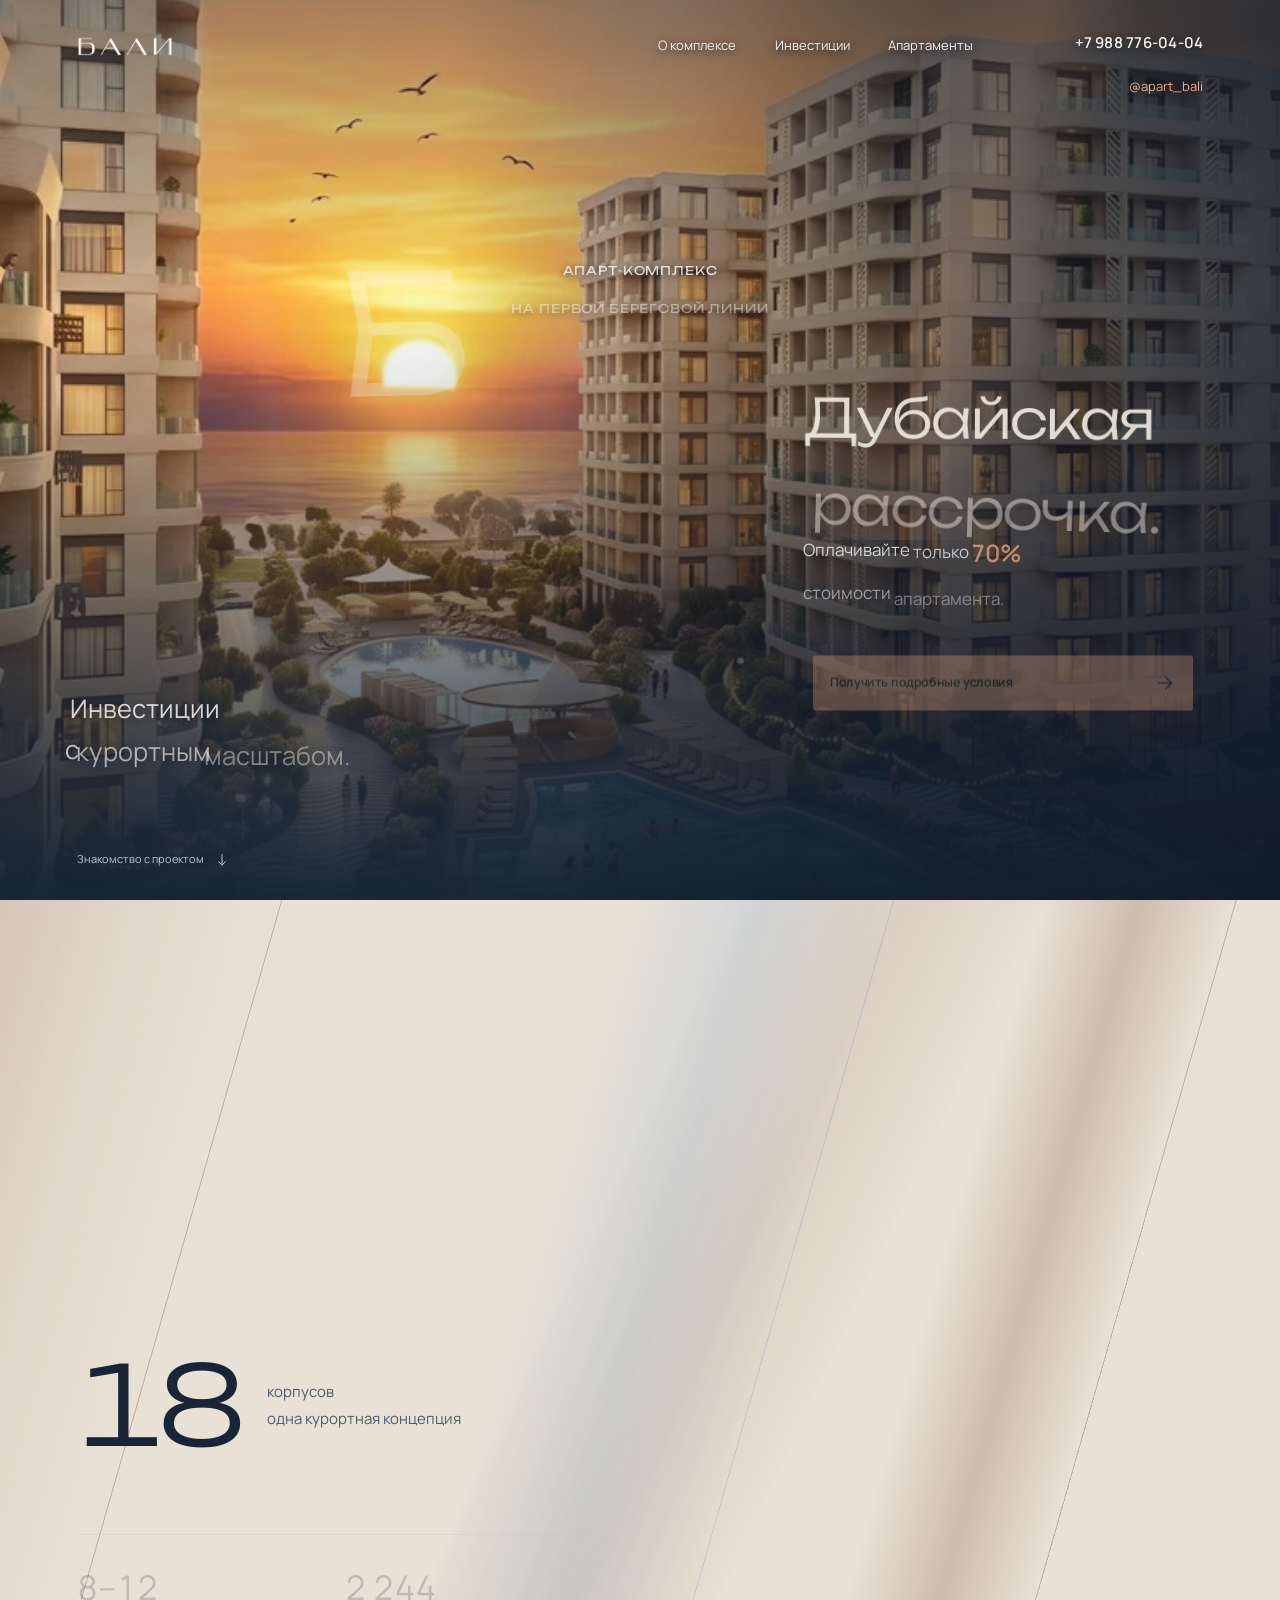
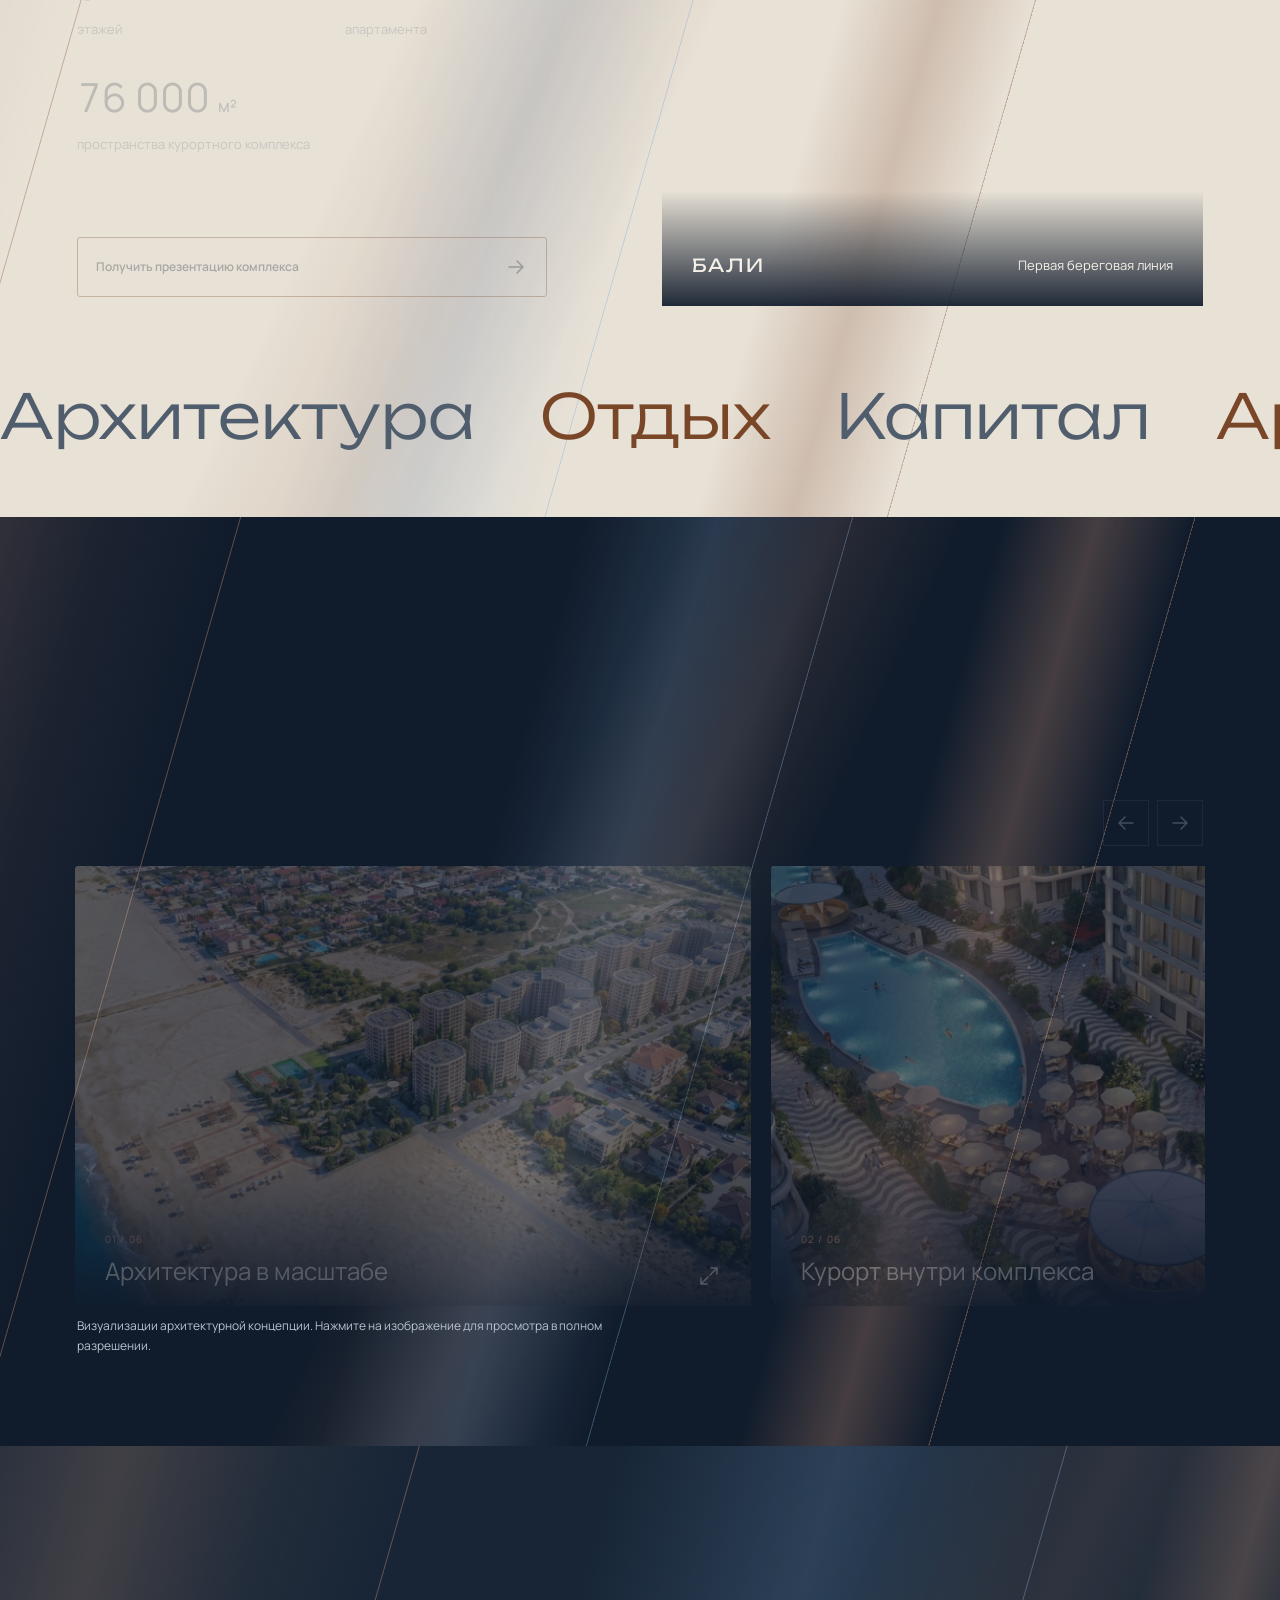
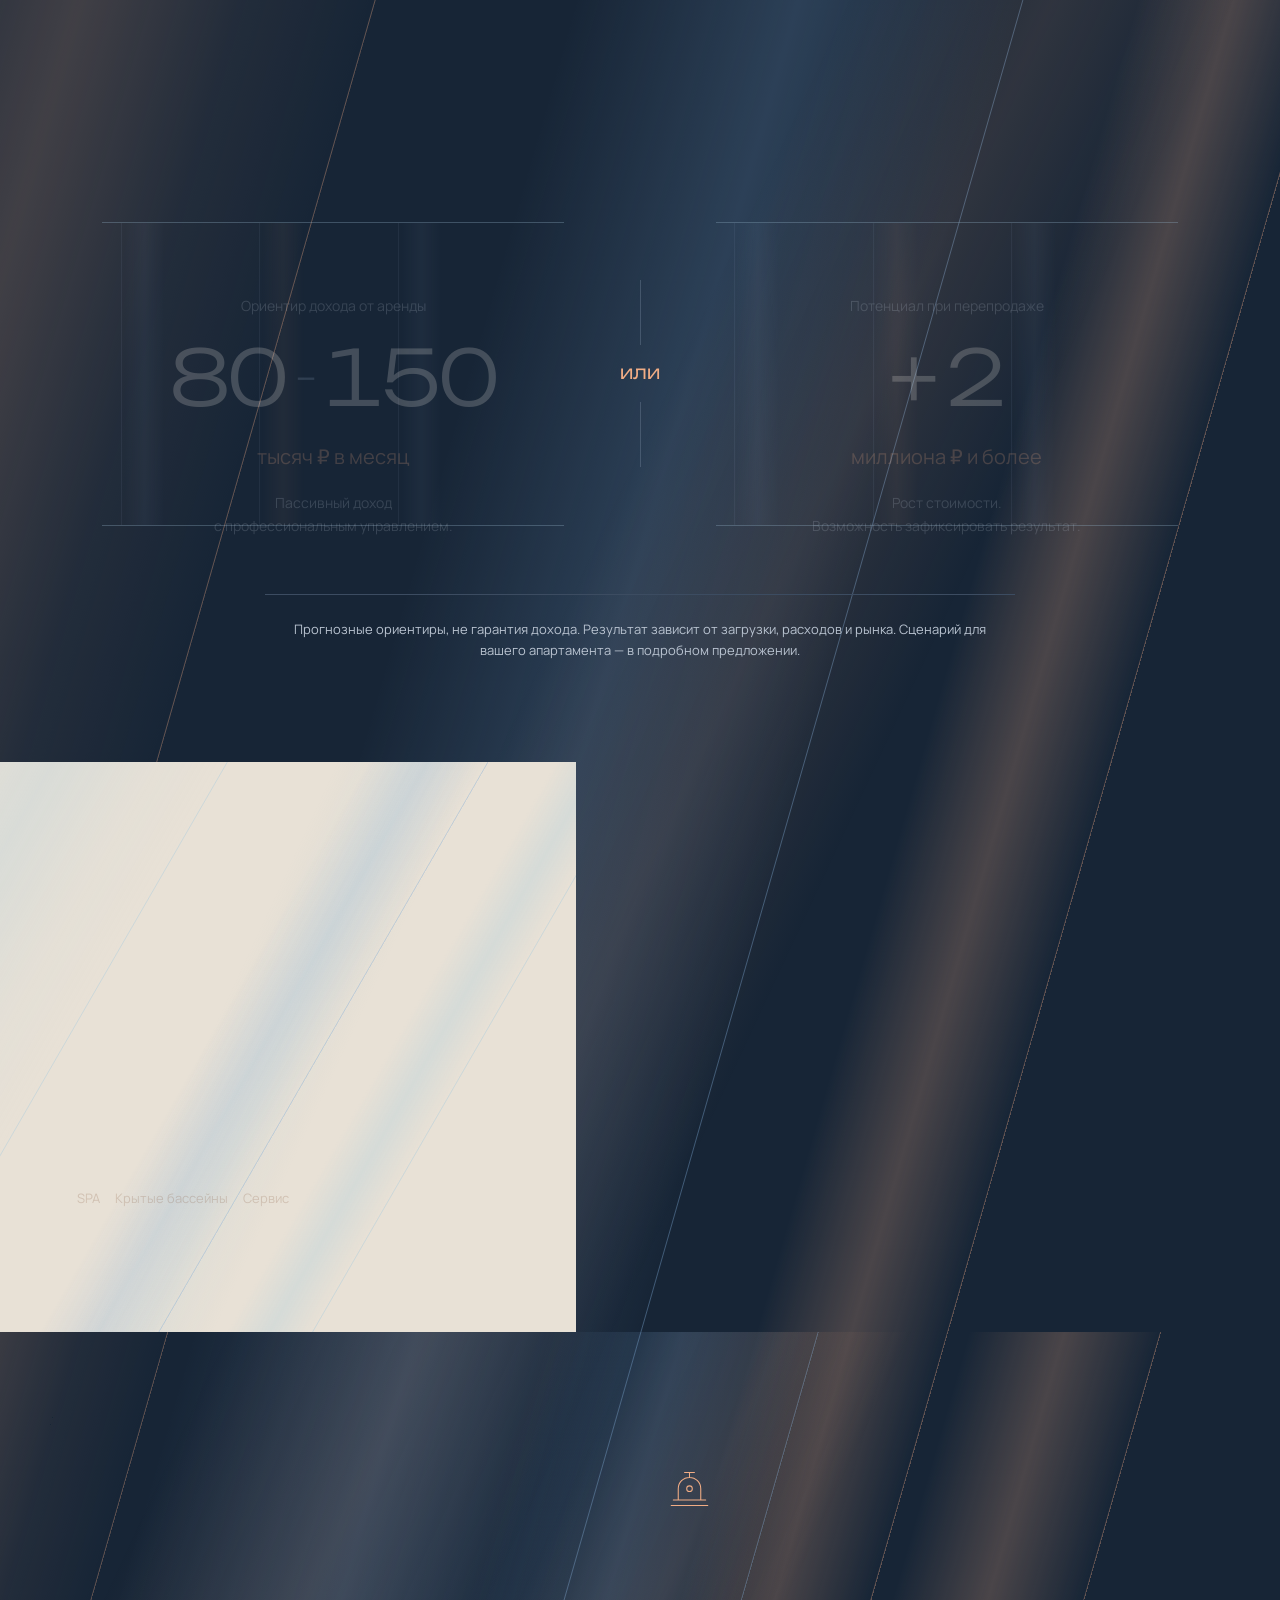
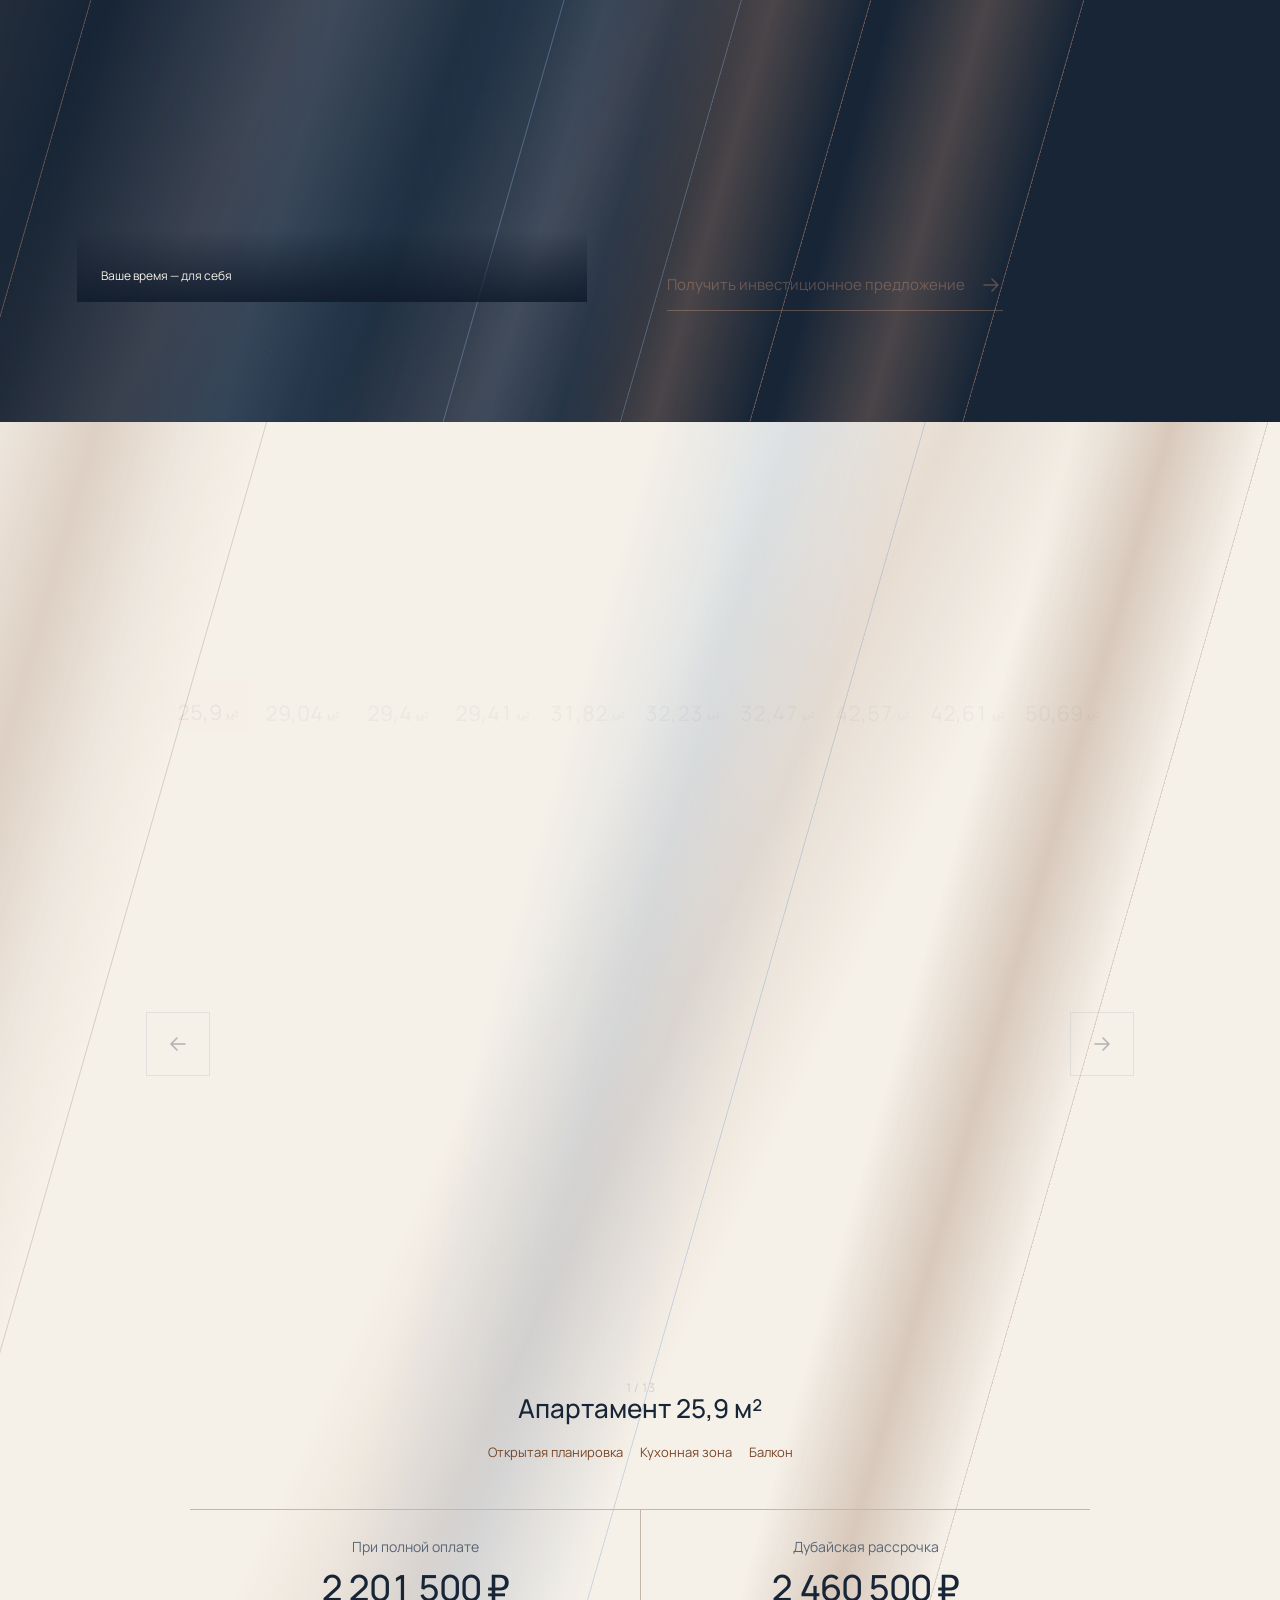
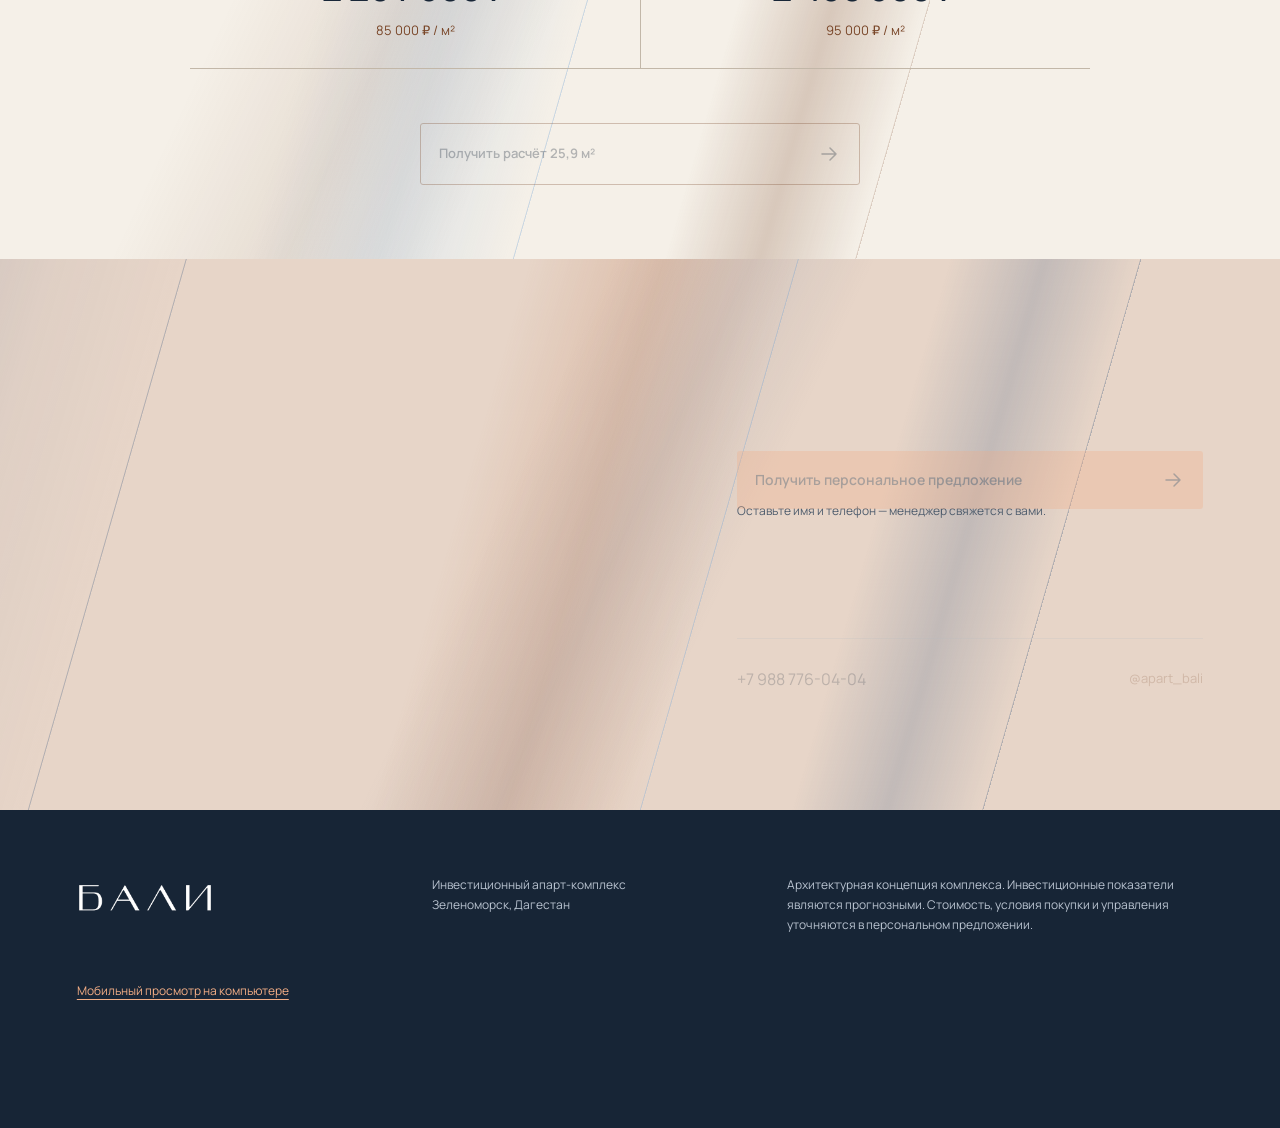
==== index.html @ 4492156f "Refine mobile hero, apartment picker and contextual calls to action" ====
<!doctype html>
<html lang="ru">
<head>
  <meta charset="utf-8">
  <meta name="viewport" content="width=device-width, initial-scale=1, viewport-fit=cover">
  <meta name="theme-color" content="#172536">
  <meta name="robots" content="noindex, nofollow">
  <meta name="description" content="БАЛИ — инвестиционный апарт-комплекс на первой береговой линии. Дубайская рассрочка: оплачивайте 70% стоимости апартамента. Получите подробные условия.">
  <meta property="og:title" content="БАЛИ — инвестиции с курортным масштабом">
  <meta property="og:description" content="18 корпусов. Первая береговая линия. Дубайская рассрочка.">
  <meta property="og:image" content="https://anvarmagomedov1277-code.github.io/apart-bali-test-20261012/assets/hero-wide.webp">
  <title>БАЛИ — инвестиционный апарт-комплекс</title>
  <script src="motion-boot.js?v=20261028-mobile1"></script>
  <link rel="icon" href="favicon.svg?v=20261028-mobile1" type="image/svg+xml">
  <link rel="preload" href="assets/hero.webp" as="image" fetchpriority="high">
  <link rel="stylesheet" href="fonts/fonts.css">
  <link rel="stylesheet" href="styles.css?v=20261028-mobile1">
  <link rel="stylesheet" href="desktop.css?v=20261028-mobile1">
  <script defer src="vendor/gsap.min.js"></script>
  <script defer src="vendor/ScrollTrigger.min.js"></script>
  <script defer src="vendor/SplitText.min.js"></script>
  <script defer src="vendor/Flip.min.js"></script>
  <script defer src="vendor/Draggable.min.js"></script>
  <script type="module" src="app.js?v=20261028-mobile1"></script>
</head>
<body>
  <a class="skip-link" href="#project">К информации о проекте</a>
  <svg class="filter-definitions" aria-hidden="true" width="0" height="0"><defs><filter id="brand-weight" color-interpolation-filters="sRGB"><feMorphology operator="dilate" radius="1.3"/></filter></defs></svg>
  <div class="site-shell">
    <div class="fx-layer" id="fx-layer" aria-hidden="true"></div>
    <div class="scroll-progress" aria-hidden="true"><span></span></div>
    <header class="site-header">
      <a class="header-location" href="#home" aria-label="БАЛИ — в начало"><img src="assets/wordmark.webp" alt="БАЛИ" width="96" height="21"></a>
      <nav class="desktop-navigation" aria-label="Основная навигация"><a href="#project">О комплексе</a><a href="#investment">Инвестиции</a><a href="#apartments">Апартаменты</a></nav>
      <div class="header-actions">
        <button class="icon-button menu-button" type="button" aria-label="Открыть меню" aria-haspopup="dialog" aria-controls="navigation-dialog"><span></span><span></span></button>
      </div>
      <div class="header-contacts"><a href="tel:+79887760404" class="header-phone">+7 988 776-04-04</a><a href="https://www.instagram.com/apart_bali/" class="header-instagram" target="_blank" rel="noopener noreferrer">@apart_bali</a></div>
    </header>
    <main>
      <section class="hero" id="home" aria-labelledby="hero-title">
        <div class="ambient-field ambient-hero" aria-hidden="true"><span></span><span></span><span></span><i></i></div>
        <h1 class="sr-only" id="hero-title">БАЛИ — инвестиционный апарт-комплекс на первой береговой линии</h1>
        <div class="hero-scene" aria-hidden="true"><div class="hero-camera">
          <picture><source media="(min-width: 768px)" srcset="assets/hero-wide.webp"><img class="hero-backdrop" src="assets/hero.webp" alt="" width="780" height="1090" fetchpriority="high"></picture>
          <div class="hero-brand"><img src="assets/wordmark.webp" alt="" width="440" height="95"><span class="desktop-wordmark"><span>Б</span><span>А</span><span>Л</span><span>И</span></span></div>
          <picture><source media="(min-width: 768px)" srcset="assets/hero-wide.webp"><img class="hero-foreground" src="assets/hero.webp" alt="" width="780" height="1090"></picture>
          <div class="hero-sunlight"></div>
          <div class="hero-shade"></div>
        </div></div>
        <p class="hero-description">АПАРТ-КОМПЛЕКС<br>НА ПЕРВОЙ БЕРЕГОВОЙ ЛИНИИ</p>
        <p class="hero-investment">Инвестиции<br>с курортным масштабом.</p>
        <div class="hero-offer">
          <h2>Дубайская<br>рассрочка.</h2>
          <p class="hero-benefit">Оплачивайте только <strong>70%</strong><br>стоимости апартамента.</p>
          <a class="button button-sand" data-wa-context="installments" href="https://wa.me/79887760404?text=%D0%97%D0%B4%D1%80%D0%B0%D0%B2%D1%81%D1%82%D0%B2%D1%83%D0%B9%D1%82%D0%B5!%20%D0%98%D0%BD%D1%82%D0%B5%D1%80%D0%B5%D1%81%D1%83%D0%B5%D1%82%20%D0%B0%D0%BF%D0%B0%D1%80%D1%82-%D0%BA%D0%BE%D0%BC%D0%BF%D0%BB%D0%B5%D0%BA%D1%81%20%D0%91%D0%90%D0%9B%D0%98.%20%D0%A5%D0%BE%D1%87%D1%83%20%D0%BF%D0%BE%D0%BB%D1%83%D1%87%D0%B8%D1%82%D1%8C%20%D0%BF%D0%BE%D0%BB%D0%BD%D1%83%D1%8E%20%D0%B8%D0%BD%D1%84%D0%BE%D1%80%D0%BC%D0%B0%D1%86%D0%B8%D1%8E%20%D0%BF%D0%BE%20%D0%B4%D1%83%D0%B1%D0%B0%D0%B9%D1%81%D0%BA%D0%BE%D0%B9%20%D1%80%D0%B0%D1%81%D1%81%D1%80%D0%BE%D1%87%D0%BA%D0%B5%20%D0%B8%20%D0%BF%D0%BE%D0%B4%D1%80%D0%BE%D0%B1%D0%BD%D1%8B%D0%B5%20%D1%83%D1%81%D0%BB%D0%BE%D0%B2%D0%B8%D1%8F%20%D0%BF%D0%BE%D0%BA%D1%83%D0%BF%D0%BA%D0%B8." target="_blank" rel="noopener noreferrer"><span>Получить подробные условия</span><svg viewBox="0 0 24 24" aria-hidden="true"><path d="M5 12h14m-6-6 6 6-6 6"/></svg></a>
          <p class="hero-capital">Ваш апартамент —<br>потенциал регулярного дохода.</p>
        </div>
        <a class="scroll-hint" href="#project" aria-label="Перейти к проекту"><span>Знакомство с проектом</span><svg viewBox="0 0 24 24" aria-hidden="true"><path d="M12 4v16m-5-5 5 5 5-5"/></svg></a>
      </section>
      <section class="project" id="project" aria-labelledby="project-title">
        <div class="ambient-field ambient-project" aria-hidden="true"><span></span><span></span><span></span><i></i></div>
        <div class="project-heading section-pad">
          <h2 class="split-heading" id="project-title">Масштаб,<br>который впечатляет.</h2>
          <p class="section-intro">Один из самых смелых курортных проектов Дагестана. Архитектура с характером. Пространство для отдыха и инвестиций.</p>
        </div>
        <figure class="project-panorama"><div class="panorama-window"><img class="panorama-image" src="assets/media/overview-1280.webp" srcset="assets/media/overview-768.webp 768w, assets/media/overview-1280.webp 1280w, assets/media/overview-2048.webp 2048w, assets/media/overview.webp 2752w" sizes="(min-width: 768px) 48vw, 430px" width="2752" height="1536" loading="lazy" alt="Общий вид корпусов БАЛИ и собственной береговой линии"></div><div class="panorama-caption"><span>БАЛИ</span><span>Первая береговая линия</span></div></figure>
        <div class="project-facts section-pad">
          <div class="fact-main"><strong class="counter" data-value="18">18</strong><span>корпусов<br>одна курортная концепция</span></div>
          <div class="fact-pair"><div><strong>8–12</strong><span>этажей</span></div><div><strong class="counter" data-value="2244">2 244</strong><span>апартамента</span></div></div>
          <div class="fact-area"><strong><span class="counter" data-value="76000">76 000</span> <small>м²</small></strong><span>пространства курортного комплекса</span></div>
          <p class="territory-copy">На территории — бассейны, парк, спортивные площадки и зоны отдыха. Пространство, в которое хочется возвращаться.</p>
          <a class="button button-outline project-whatsapp" data-wa-context="project" href="https://wa.me/79887760404?text=%D0%97%D0%B4%D1%80%D0%B0%D0%B2%D1%81%D1%82%D0%B2%D1%83%D0%B9%D1%82%D0%B5!%20%D0%A5%D0%BE%D1%87%D1%83%20%D1%83%D0%B7%D0%BD%D0%B0%D1%82%D1%8C%20%D0%BF%D0%BE%D0%B4%D1%80%D0%BE%D0%B1%D0%BD%D0%B5%D0%B5%20%D0%BE%D0%B1%20%D0%B0%D0%BF%D0%B0%D1%80%D1%82-%D0%BA%D0%BE%D0%BC%D0%BF%D0%BB%D0%B5%D0%BA%D1%81%D0%B5%20%D0%91%D0%90%D0%9B%D0%98%3A%20%D0%BA%D0%BE%D1%80%D0%BF%D1%83%D1%81%D0%B0%D1%85%2C%20%D0%B8%D0%BD%D1%84%D1%80%D0%B0%D1%81%D1%82%D1%80%D1%83%D0%BA%D1%82%D1%83%D1%80%D0%B5%2C%20%D1%81%D1%80%D0%BE%D0%BA%D0%B0%D1%85%20%D0%B8%20%D0%B4%D0%BE%D1%81%D1%82%D1%83%D0%BF%D0%BD%D1%8B%D1%85%20%D0%B0%D0%BF%D0%B0%D1%80%D1%82%D0%B0%D0%BC%D0%B5%D0%BD%D1%82%D0%B0%D1%85.%20%D0%9F%D1%80%D0%B8%D1%88%D0%BB%D0%B8%D1%82%D0%B5%2C%20%D0%BF%D0%BE%D0%B6%D0%B0%D0%BB%D1%83%D0%B9%D1%81%D1%82%D0%B0%2C%20%D0%BF%D1%80%D0%B5%D0%B7%D0%B5%D0%BD%D1%82%D0%B0%D1%86%D0%B8%D1%8E%20%D0%BF%D1%80%D0%BE%D0%B5%D0%BA%D1%82%D0%B0." target="_blank" rel="noopener noreferrer"><span>Получить презентацию комплекса</span><svg viewBox="0 0 24 24" aria-hidden="true"><path d="M5 12h14m-6-6 6 6-6 6"/></svg></a>
        </div>
        <div class="project-ribbon" aria-hidden="true"><div class="ribbon-track"><span>Архитектура</span><span>Отдых</span><span>Капитал</span><span>Архитектура</span><span>Отдых</span><span>Капитал</span></div></div>
      </section>
      <section class="project-gallery section-pad" id="gallery" aria-labelledby="gallery-title">
        <div class="ambient-field ambient-gallery" aria-hidden="true"><span></span><span></span><span></span><i></i></div>
        <div class="gallery-heading"><h2 class="split-heading" id="gallery-title">Архитектура<br>и территория.</h2><p class="section-intro">Корпуса, бассейны, балконы и пляжная инфраструктура в визуализациях проекта.</p></div>
        <div class="gallery-tools"><div><button class="icon-button gallery-scroll-prev" type="button" aria-label="Предыдущие ракурсы"><svg viewBox="0 0 24 24" aria-hidden="true"><path d="M19 12H5m6-6-6 6 6 6"/></svg></button><button class="icon-button gallery-scroll-next" type="button" aria-label="Следующие ракурсы"><svg viewBox="0 0 24 24" aria-hidden="true"><path d="M5 12h14m-6-6 6 6-6 6"/></svg></button></div></div>
        <div class="gallery-rail" tabindex="0" role="group" aria-label="Рендеры проекта. Прокрутите или используйте стрелки."><button class="gallery-tile" type="button" data-gallery="0" aria-label="Открыть: Архитектура в масштабе"><img src="assets/media/overview-768.webp" srcset="assets/media/overview-768.webp 768w, assets/media/overview-1280.webp 1280w, assets/media/overview-2048.webp 2048w, assets/media/overview.webp 2752w" sizes="(min-width: 1280px) 38vw, (min-width: 768px) 60vw, 330px" width="2752" height="1536" loading="lazy" alt="Корпуса, благоустройство и первая береговая линия."><span class="gallery-tile-caption"><span><small>01 / 06</small>Архитектура в масштабе</span><svg viewBox="0 0 24 24" aria-hidden="true"><path d="M14 4h6v6M10 20H4v-6M20 4l-7 7M4 20l7-7"/></svg></span></button><button class="gallery-tile" type="button" data-gallery="1" aria-label="Открыть: Курорт внутри комплекса"><img src="assets/media/pool-768.webp" srcset="assets/media/pool-768.webp 768w, assets/media/pool-1280.webp 1280w, assets/media/pool-2048.webp 2048w, assets/media/pool.webp 2752w" sizes="(min-width: 1280px) 38vw, (min-width: 768px) 60vw, 330px" width="2752" height="1536" loading="lazy" alt="Бассейны и пространства для отдыха."><span class="gallery-tile-caption"><span><small>02 / 06</small>Курорт внутри комплекса</span><svg viewBox="0 0 24 24" aria-hidden="true"><path d="M14 4h6v6M10 20H4v-6M20 4l-7 7M4 20l7-7"/></svg></span></button><button class="gallery-tile" type="button" data-gallery="2" aria-label="Открыть: Другая сторона вечера"><img src="assets/media/evening-768.webp" srcset="assets/media/evening-768.webp 768w, assets/media/evening-1280.webp 1280w, assets/media/evening-2048.webp 2048w, assets/media/evening.webp 2098w" sizes="(min-width: 1280px) 38vw, (min-width: 768px) 60vw, 330px" width="2098" height="750" loading="lazy" alt="Вечерняя подсветка и панорама комплекса."><span class="gallery-tile-caption"><span><small>03 / 06</small>Другая сторона вечера</span><svg viewBox="0 0 24 24" aria-hidden="true"><path d="M14 4h6v6M10 20H4v-6M20 4l-7 7M4 20l7-7"/></svg></span></button><button class="gallery-tile" type="button" data-gallery="3" aria-label="Открыть: Своя точка притяжения"><img src="assets/media/balcony-768.webp" srcset="assets/media/balcony-768.webp 768w, assets/media/balcony-1280.webp 1280w, assets/media/balcony-2048.webp 2048w, assets/media/balcony.webp 2752w" sizes="(min-width: 1280px) 38vw, (min-width: 768px) 60vw, 330px" width="2752" height="1536" loading="lazy" alt="Вид с балкона на территорию комплекса."><span class="gallery-tile-caption"><span><small>04 / 06</small>Своя точка притяжения</span><svg viewBox="0 0 24 24" aria-hidden="true"><path d="M14 4h6v6M10 20H4v-6M20 4l-7 7M4 20l7-7"/></svg></span></button><button class="gallery-tile" type="button" data-gallery="4" aria-label="Открыть: В свете заката"><img src="assets/media/sunset-768.webp" srcset="assets/media/sunset-768.webp 768w, assets/media/sunset-1280.webp 1280w, assets/media/sunset-2048.webp 2048w, assets/media/sunset.webp 2752w" sizes="(min-width: 1280px) 38vw, (min-width: 768px) 60vw, 330px" width="2752" height="1536" loading="lazy" alt="Фасады и курортное настроение."><span class="gallery-tile-caption"><span><small>05 / 06</small>В свете заката</span><svg viewBox="0 0 24 24" aria-hidden="true"><path d="M14 4h6v6M10 20H4v-6M20 4l-7 7M4 20l7-7"/></svg></span></button><button class="gallery-tile" type="button" data-gallery="5" aria-label="Открыть: Прогулка у воды"><img src="assets/media/beach-768.webp" srcset="assets/media/beach-768.webp 768w, assets/media/beach.webp 941w" sizes="(min-width: 1280px) 38vw, (min-width: 768px) 60vw, 330px" width="941" height="1672" loading="lazy" alt="Пляжная инфраструктура в концепции проекта."><span class="gallery-tile-caption"><span><small>06 / 06</small>Прогулка у воды</span><svg viewBox="0 0 24 24" aria-hidden="true"><path d="M14 4h6v6M10 20H4v-6M20 4l-7 7M4 20l7-7"/></svg></span></button></div>
        <p class="gallery-note">Визуализации архитектурной концепции. Нажмите на изображение для просмотра в полном разрешении.</p>
      </section>
      <section class="investment" id="investment" aria-labelledby="investment-title">
        <div class="ambient-field ambient-investment" aria-hidden="true"><span></span><span></span><span></span><i></i></div>
        <div class="investment-heading section-pad"><h2 class="split-heading" id="investment-title">Ваш апартамент.<br>Новый источник дохода.</h2><p class="section-intro">Курортная недвижимость с двумя инвестиционными сценариями: доход от аренды и потенциал роста стоимости.</p></div>
        <div class="investment-scenarios">
          <div class="income-stage investment-scenario"><div class="capital-light" aria-hidden="true"><i></i><i></i><i></i></div><div class="income-content"><p class="income-label">Ориентир дохода от аренды</p><div class="income-number"><span class="counter" data-value="80">80</span><span class="income-dash">–</span><span class="counter" data-value="150">150</span></div><p class="income-unit">тысяч ₽ в месяц</p><p class="income-explanation">Пассивный доход<br>с профессиональным управлением.</p></div></div>
          <p class="scenario-or">ИЛИ</p>
          <div class="resale-stage investment-scenario"><div class="capital-light" aria-hidden="true"><i></i><i></i><i></i></div><div class="income-content"><p class="income-label">Потенциал при перепродаже</p><div class="income-number resale-number">+<span class="counter" data-value="2">2</span></div><p class="income-unit">миллиона ₽ и более</p><p class="income-explanation">Рост стоимости.<br>Возможность зафиксировать результат.</p></div></div>
        </div>
        <p class="investment-note">Прогнозные ориентиры, не гарантия дохода. Результат зависит от загрузки, расходов и рынка. Сценарий для вашего апартамента — в подробном предложении.</p>
        <div class="year-round-story"><div class="pool-window"><img class="pool-image" src="assets/media/pool-1280.webp" srcset="assets/media/pool-768.webp 768w, assets/media/pool-1280.webp 1280w, assets/media/pool-2048.webp 2048w, assets/media/pool.webp 2752w" sizes="(min-width: 768px) 55vw, 430px" alt="Бассейны, архитектура и благоустройство территории БАЛИ" width="2752" height="1536" loading="lazy"></div><div class="year-round-copy"><div class="ambient-field ambient-season" aria-hidden="true"><span></span><span></span><span></span><i></i></div><h3 class="split-heading">Не только сезон.<br>Целый год.</h3><p>В концепции — SPA-центры и крытые бассейны. Инфраструктура для круглогодичного отдыха и привлечения туристического потока.</p><div class="infrastructure-tags"><span>SPA</span><span>Крытые бассейны</span><span>Сервис</span></div></div></div>
        <div class="management section-pad"><div class="ambient-field ambient-service" aria-hidden="true"><span></span><span></span><span></span><i></i></div><figure class="management-visual"><div class="management-window"><img class="management-image" src="assets/media/balcony-1280.webp" srcset="assets/media/balcony-768.webp 768w, assets/media/balcony-1280.webp 1280w, assets/media/balcony-2048.webp 2048w, assets/media/balcony.webp 2752w" sizes="(min-width: 768px) 48vw, 430px" width="2752" height="1536" loading="lazy" alt="Архитектурный рендер: отдых на балконе с видом на комплекс"></div><figcaption>Ваше время — для себя</figcaption></figure><div class="management-copy"><svg class="management-symbol" viewBox="0 0 64 64" aria-hidden="true"><path d="M9 44h46M16 44V28a16 16 0 0 1 32 0v16M32 12V5M25 5h14M6 52h52"/><circle cx="32" cy="28" r="4"/></svg><h3 class="split-heading">Апартамент сдаётся.<br>Вы занимаетесь своим делом.</h3><p>Федеральная управляющая компания берёт на себя заселение, уборку и обслуживание — по концепции проекта. Аренда без вашего повседневного участия.</p><a class="text-link" data-wa-context="investment" href="https://wa.me/79887760404?text=%D0%97%D0%B4%D1%80%D0%B0%D0%B2%D1%81%D1%82%D0%B2%D1%83%D0%B9%D1%82%D0%B5!%20%D0%98%D0%BD%D1%82%D0%B5%D1%80%D0%B5%D1%81%D1%83%D1%8E%D1%82%20%D0%B8%D0%BD%D0%B2%D0%B5%D1%81%D1%82%D0%B8%D1%86%D0%B8%D0%B8%20%D0%B2%20%D0%B0%D0%BF%D0%B0%D1%80%D1%82%D0%B0%D0%BC%D0%B5%D0%BD%D1%82%D1%8B%20%D0%91%D0%90%D0%9B%D0%98.%20%D0%A5%D0%BE%D1%87%D1%83%20%D0%BF%D0%BE%D0%BB%D1%83%D1%87%D0%B8%D1%82%D1%8C%20%D1%80%D0%B0%D1%81%D1%87%D1%91%D1%82%20%D0%B4%D0%BE%D1%85%D0%BE%D0%B4%D0%B0%20%D0%BE%D1%82%20%D0%B0%D1%80%D0%B5%D0%BD%D0%B4%D1%8B%2C%20%D1%80%D0%B0%D1%81%D1%85%D0%BE%D0%B4%D0%BE%D0%B2%20%D0%BD%D0%B0%20%D1%83%D0%BF%D1%80%D0%B0%D0%B2%D0%BB%D0%B5%D0%BD%D0%B8%D0%B5%20%D0%B8%20%D0%BF%D0%BE%D1%82%D0%B5%D0%BD%D1%86%D0%B8%D0%B0%D0%BB%D0%B0%20%D1%80%D0%BE%D1%81%D1%82%D0%B0%20%D1%81%D1%82%D0%BE%D0%B8%D0%BC%D0%BE%D1%81%D1%82%D0%B8." target="_blank" rel="noopener noreferrer">Получить инвестиционное предложение<svg viewBox="0 0 24 24" aria-hidden="true"><path d="M5 12h14m-6-6 6 6-6 6"/></svg></a></div></div>
      </section>
      <section class="apartments section-pad" id="apartments" aria-labelledby="apartments-title">
        <div class="ambient-field ambient-apartments" aria-hidden="true"><span></span><span></span><span></span><i></i></div>
        <div class="apartments-heading"><h2 class="split-heading" id="apartments-title">Планировки и цены.</h2></div>
        <div class="apartment-selector" role="group" aria-label="Площадь апартамента"><button class="area-choice is-active" type="button" data-apartment="plan-2590" aria-pressed="true">25,9 <span>м²</span></button><button class="area-choice" type="button" data-apartment="plan-2904" aria-pressed="false">29,04 <span>м²</span></button><button class="area-choice" type="button" data-apartment="plan-2940" aria-pressed="false">29,4 <span>м²</span></button><button class="area-choice" type="button" data-apartment="plan-2941" aria-pressed="false">29,41 <span>м²</span></button><button class="area-choice" type="button" data-apartment="plan-3182" aria-pressed="false">31,82 <span>м²</span></button><button class="area-choice" type="button" data-apartment="plan-3223" aria-pressed="false">32,23 <span>м²</span></button><button class="area-choice" type="button" data-apartment="plan-3247" aria-pressed="false">32,47 <span>м²</span></button><button class="area-choice" type="button" data-apartment="plan-4257" aria-pressed="false">42,57 <span>м²</span></button><button class="area-choice" type="button" data-apartment="plan-4261" aria-pressed="false">42,61 <span>м²</span></button><button class="area-choice" type="button" data-apartment="plan-triangle" aria-pressed="false">50,69 <span>м²</span></button><button class="area-choice" type="button" data-apartment="plan-5544" aria-pressed="false">55,44 <span>м²</span></button><button class="area-choice" type="button" data-apartment="plan-6040" aria-pressed="false">60,4 <span>м²</span></button><button class="area-choice" type="button" data-apartment="plan-6369" aria-pressed="false">63,69 <span>м²</span></button></div>
        <div class="apartment-viewer">
          <button class="icon-button previous-plan" aria-label="Предыдущий апартамент" type="button"><svg viewBox="0 0 24 24" aria-hidden="true"><path d="M19 12H5m6-6-6 6 6 6"/></svg></button>
          <div class="apartment-stage" tabindex="0" role="group" aria-label="Планировка апартамента. Используйте кнопки или стрелки клавиатуры."><div class="plan-drag"><img id="apartment-image" src="assets/media/plan-2590.webp" width="793" height="1984" alt="Планировка апартамента 25,9 квадратного метра" loading="lazy" draggable="false"></div><button class="icon-button zoom-button" type="button" aria-label="Увеличить планировку"><svg viewBox="0 0 24 24" aria-hidden="true"><path d="M14 4h6v6M10 20H4v-6M20 4l-7 7M4 20l7-7"/></svg></button></div>
          <button class="icon-button next-plan" aria-label="Следующий апартамент" type="button"><svg viewBox="0 0 24 24" aria-hidden="true"><path d="M5 12h14m-6-6 6 6-6 6"/></svg></button>
        </div>
        <div class="plan-navigation"><span id="plan-position" aria-live="polite">1 / 13</span></div>
        <div class="apartment-summary">
          <div class="apartment-info"><h3 id="apartment-title">Апартамент 25,9 м²</h3><ul id="apartment-features"><li>Открытая планировка</li><li>Кухонная зона</li><li>Балкон</li></ul><p id="apartment-status" class="fine-print" role="status"></p></div>
          <div class="apartment-prices" aria-live="polite" aria-atomic="true"><div class="price-option"><p>При полной оплате</p><strong id="cash-price">2 201 500 ₽</strong><span>85 000 ₽ / м²</span></div><div class="price-option"><p>Дубайская рассрочка</p><strong id="installment-price">2 460 500 ₽</strong><span>95 000 ₽ / м²</span></div></div>
          <a class="button button-outline" id="select-apartment" data-wa-context="apartment" href="https://wa.me/79887760404?text=%D0%97%D0%B4%D1%80%D0%B0%D0%B2%D1%81%D1%82%D0%B2%D1%83%D0%B9%D1%82%D0%B5!%20%D0%A5%D0%BE%D1%87%D1%83%20%D0%BF%D0%BE%D0%BB%D1%83%D1%87%D0%B8%D1%82%D1%8C%20%D1%80%D0%B0%D1%81%D1%87%D1%91%D1%82%20%D0%BF%D0%BE%20%D0%BF%D0%BB%D0%B0%D0%BD%D0%B8%D1%80%D0%BE%D0%B2%D0%BA%D0%B5%2025%2C9%20%D0%BC%C2%B2%20%D0%B2%20%D0%B0%D0%BF%D0%B0%D1%80%D1%82-%D0%BA%D0%BE%D0%BC%D0%BF%D0%BB%D0%B5%D0%BA%D1%81%D0%B5%20%D0%91%D0%90%D0%9B%D0%98%3A%20%D1%81%D1%82%D0%BE%D0%B8%D0%BC%D0%BE%D1%81%D1%82%D1%8C%2C%20%D0%BD%D0%B0%D0%BB%D0%B8%D1%87%D0%B8%D0%B5%20%D0%B8%20%D1%83%D1%81%D0%BB%D0%BE%D0%B2%D0%B8%D1%8F%20%D0%B4%D1%83%D0%B1%D0%B0%D0%B9%D1%81%D0%BA%D0%BE%D0%B9%20%D1%80%D0%B0%D1%81%D1%81%D1%80%D0%BE%D1%87%D0%BA%D0%B8." target="_blank" rel="noopener noreferrer"><span>Получить расчёт 25,9 м²</span><svg viewBox="0 0 24 24" aria-hidden="true"><path d="M5 12h14m-6-6 6 6-6 6"/></svg></a>
        </div>
      </section>
      <section class="contact section-pad" id="contact" aria-labelledby="contact-title">
        <div class="ambient-field ambient-contact" aria-hidden="true"><span></span><span></span><span></span><i></i></div>
        <div class="contact-heading"><h2 class="split-heading" id="contact-title">Узнайте потенциал<br>вашей инвестиции.</h2><p>Подробные условия дубайской рассрочки, стоимость апартамента и инвестиционный сценарий — в персональном предложении.</p></div>
        <a class="button button-sand whatsapp-button" data-wa-context="general" href="https://wa.me/79887760404?text=%D0%97%D0%B4%D1%80%D0%B0%D0%B2%D1%81%D1%82%D0%B2%D1%83%D0%B9%D1%82%D0%B5!%20%D0%98%D0%BD%D1%82%D0%B5%D1%80%D0%B5%D1%81%D1%83%D0%B5%D1%82%20%D0%B0%D0%BF%D0%B0%D1%80%D1%82-%D0%BA%D0%BE%D0%BC%D0%BF%D0%BB%D0%B5%D0%BA%D1%81%20%D0%91%D0%90%D0%9B%D0%98.%20%D0%9F%D1%80%D0%B8%D1%88%D0%BB%D0%B8%D1%82%D0%B5%2C%20%D0%BF%D0%BE%D0%B6%D0%B0%D0%BB%D1%83%D0%B9%D1%81%D1%82%D0%B0%2C%20%D0%BF%D0%BE%D0%B4%D1%80%D0%BE%D0%B1%D0%BD%D0%BE%D0%B5%20%D0%BF%D1%80%D0%B5%D0%B4%D0%BB%D0%BE%D0%B6%D0%B5%D0%BD%D0%B8%D0%B5%3A%20%D0%B2%D0%B0%D1%80%D0%B8%D0%B0%D0%BD%D1%82%D1%8B%20%D0%B0%D0%BF%D0%B0%D1%80%D1%82%D0%B0%D0%BC%D0%B5%D0%BD%D1%82%D0%BE%D0%B2%2C%20%D1%81%D1%82%D0%BE%D0%B8%D0%BC%D0%BE%D1%81%D1%82%D1%8C%20%D0%B8%20%D1%83%D1%81%D0%BB%D0%BE%D0%B2%D0%B8%D1%8F%20%D0%BF%D0%BE%D0%BA%D1%83%D0%BF%D0%BA%D0%B8." target="_blank" rel="noopener noreferrer"><svg viewBox="0 0 24 24" aria-hidden="true"><path d="M20 11.5a8 8 0 0 1-8 8c-1.4 0-2.6-.3-3.8-.9L4 20l1.4-4.2A8 8 0 1 1 20 11.5Z"/><path d="M9 8c0 3 2 5 5 6"/></svg><span>Получить персональное предложение</span><svg viewBox="0 0 24 24" aria-hidden="true"><path d="M5 12h14m-6-6 6 6-6 6"/></svg></a>
        <p class="contact-hint"><span class="mobile-copy">Откроется WhatsApp с готовым сообщением.<br>Останется только нажать «Отправить».</span><span class="desktop-copy">Оставьте имя и телефон — менеджер свяжется с вами.</span></p>
        <div class="contact-direct"><a href="tel:+79887760404">+7 988 776-04-04</a><a href="https://www.instagram.com/apart_bali/" target="_blank" rel="noopener noreferrer">@apart_bali</a></div>
      </section>
    </main>
    <footer class="site-footer section-pad"><a class="brand" href="#home" aria-label="БАЛИ — в начало"><img src="assets/wordmark.webp" alt="БАЛИ" width="136" height="29"></a><p>Инвестиционный апарт-комплекс<br>Зеленоморск, Дагестан</p><p class="footer-note">Архитектурная концепция комплекса. Инвестиционные показатели являются прогнозными. Стоимость, условия покупки и управления уточняются в персональном предложении.</p><a class="preview-link" href="preview.html">Мобильный просмотр на компьютере</a></footer>
    <div class="sticky-cta" hidden><a class="button button-sand" data-wa-context="project" href="https://wa.me/79887760404?text=%D0%97%D0%B4%D1%80%D0%B0%D0%B2%D1%81%D1%82%D0%B2%D1%83%D0%B9%D1%82%D0%B5!%20%D0%A5%D0%BE%D1%87%D1%83%20%D1%83%D0%B7%D0%BD%D0%B0%D1%82%D1%8C%20%D0%BF%D0%BE%D0%B4%D1%80%D0%BE%D0%B1%D0%BD%D0%B5%D0%B5%20%D0%BE%D0%B1%20%D0%B0%D0%BF%D0%B0%D1%80%D1%82-%D0%BA%D0%BE%D0%BC%D0%BF%D0%BB%D0%B5%D0%BA%D1%81%D0%B5%20%D0%91%D0%90%D0%9B%D0%98%3A%20%D0%BA%D0%BE%D1%80%D0%BF%D1%83%D1%81%D0%B0%D1%85%2C%20%D0%B8%D0%BD%D1%84%D1%80%D0%B0%D1%81%D1%82%D1%80%D1%83%D0%BA%D1%82%D1%83%D1%80%D0%B5%2C%20%D1%81%D1%80%D0%BE%D0%BA%D0%B0%D1%85%20%D0%B8%20%D0%B4%D0%BE%D1%81%D1%82%D1%83%D0%BF%D0%BD%D1%8B%D1%85%20%D0%B0%D0%BF%D0%B0%D1%80%D1%82%D0%B0%D0%BC%D0%B5%D0%BD%D1%82%D0%B0%D1%85.%20%D0%9F%D1%80%D0%B8%D1%88%D0%BB%D0%B8%D1%82%D0%B5%2C%20%D0%BF%D0%BE%D0%B6%D0%B0%D0%BB%D1%83%D0%B9%D1%81%D1%82%D0%B0%2C%20%D0%BF%D1%80%D0%B5%D0%B7%D0%B5%D0%BD%D1%82%D0%B0%D1%86%D0%B8%D1%8E%20%D0%BF%D1%80%D0%BE%D0%B5%D0%BA%D1%82%D0%B0." target="_blank" rel="noopener noreferrer"><span>Получить подробные условия</span><svg viewBox="0 0 24 24" aria-hidden="true"><path d="M5 12h14m-6-6 6 6-6 6"/></svg></a></div>
  </div>
  <dialog id="navigation-dialog" class="navigation-dialog" aria-labelledby="navigation-title"><div class="dialog-top"><img class="dialog-logo" src="assets/wordmark.webp" width="88" height="19" alt="БАЛИ"><button class="icon-button dialog-close" type="button" aria-label="Закрыть меню"><svg viewBox="0 0 24 24" aria-hidden="true"><path d="m6 6 12 12M18 6 6 18"/></svg></button></div><h2 id="navigation-title">Проект с перспективой.</h2><nav aria-label="Разделы сайта"><a href="#project">Апарт-комплекс<svg viewBox="0 0 24 24" aria-hidden="true"><path d="m8 5 7 7-7 7"/></svg></a><a href="#gallery">Рендеры проекта<svg viewBox="0 0 24 24" aria-hidden="true"><path d="m8 5 7 7-7 7"/></svg></a><a href="#investment">Инвестиционный потенциал<svg viewBox="0 0 24 24" aria-hidden="true"><path d="m8 5 7 7-7 7"/></svg></a><a href="#apartments">Апартаменты<svg viewBox="0 0 24 24" aria-hidden="true"><path d="m8 5 7 7-7 7"/></svg></a><a href="#contact">Подробные условия<svg viewBox="0 0 24 24" aria-hidden="true"><path d="m8 5 7 7-7 7"/></svg></a></nav></dialog>
  <dialog id="plan-dialog" class="plan-dialog" aria-labelledby="plan-dialog-title"><div class="dialog-top"><h2 id="plan-dialog-title">Апартамент 25,9 м²</h2><button class="icon-button dialog-close" type="button" aria-label="Закрыть планировку"><svg viewBox="0 0 24 24" aria-hidden="true"><path d="m6 6 12 12M18 6 6 18"/></svg></button></div><img id="plan-dialog-image" src="assets/media/plan-2590.webp" alt="Увеличенная планировка апартамента" width="793" height="1984"><p id="plan-dialog-caption" class="fine-print">Характеристики уточняются в предложении.</p></dialog>
  <dialog id="gallery-dialog" class="gallery-dialog" aria-labelledby="gallery-dialog-title"><div class="dialog-top"><h2 id="gallery-dialog-title">Архитектура в масштабе</h2><button class="icon-button dialog-close" type="button" aria-label="Закрыть изображение"><svg viewBox="0 0 24 24" aria-hidden="true"><path d="m6 6 12 12M18 6 6 18"/></svg></button></div><div class="gallery-full"><img id="gallery-dialog-image" src="assets/media/overview.webp" width="2752" height="1536" alt="Общий вид проекта" loading="lazy"></div><div class="gallery-dialog-bottom"><button class="icon-button gallery-prev" type="button" aria-label="Предыдущее изображение"><svg viewBox="0 0 24 24" aria-hidden="true"><path d="M19 12H5m6-6-6 6 6 6"/></svg></button><p><span id="gallery-dialog-caption">Визуализация проекта</span><small id="gallery-position" aria-live="polite">1 / 6</small></p><button class="icon-button gallery-next" type="button" aria-label="Следующее изображение"><svg viewBox="0 0 24 24" aria-hidden="true"><path d="M5 12h14m-6-6 6 6-6 6"/></svg></button></div><p id="gallery-load-status" role="status"></p></dialog>
  <dialog id="lead-dialog" class="lead-dialog" aria-labelledby="lead-title" aria-describedby="lead-description lead-notice"><div class="dialog-top"><p class="lead-eyebrow">БАЛИ / ПЕРСОНАЛЬНОЕ ПРЕДЛОЖЕНИЕ</p><button class="icon-button dialog-close" type="button" aria-label="Закрыть окно заявки"><svg viewBox="0 0 24 24" aria-hidden="true"><path d="m6 6 12 12M18 6 6 18"/></svg></button></div><div class="lead-content"><h2 id="lead-title">Подробные условия</h2><p id="lead-description">Укажите имя и номер телефона.</p><p id="lead-notice" class="lead-notice">Оставьте контакты — менеджер свяжется с вами.</p><form id="lead-form" method="dialog" novalidate><label for="lead-name">Ваше имя</label><input id="lead-name" name="name" type="text" autocomplete="given-name" maxlength="80" required aria-describedby="lead-name-error"><p id="lead-name-error" class="field-error"></p><label for="lead-phone">Номер телефона</label><input id="lead-phone" name="phone" type="tel" inputmode="tel" autocomplete="tel" placeholder="+7 ___ ___-__-__" maxlength="32" required aria-describedby="lead-phone-error"><p id="lead-phone-error" class="field-error"></p><button class="button button-sand" type="submit"><span>Оставить заявку</span><svg viewBox="0 0 24 24" aria-hidden="true"><path d="M5 12h14m-6-6 6 6-6 6"/></svg></button><p id="lead-status" role="status" aria-live="polite"></p></form><a class="lead-phone" href="tel:+79887760404">Позвонить: +7 988 776-04-04</a></div></dialog>
</body>
</html>
---- fonts/fonts.css ----
@font-face {
  font-family: 'Manrope';
  font-style: normal;
  font-weight: 300;
  font-display: swap;
  src: url(./manrope-cyrillic-0.woff2) format('woff2');
  unicode-range: U+0301, U+0400-045F, U+0490-0491, U+04B0-04B1, U+2116;
}
@font-face {
  font-family: 'Manrope';
  font-style: normal;
  font-weight: 300;
  font-display: swap;
  src: url(./manrope-latin-1.woff2) format('woff2');
  unicode-range: U+0000-00FF, U+0131, U+0152-0153, U+02BB-02BC, U+02C6, U+02DA, U+02DC, U+0304, U+0308, U+0329, U+2000-206F, U+20AC, U+2122, U+2191, U+2193, U+2212, U+2215, U+FEFF, U+FFFD;
}
@font-face {
  font-family: 'Manrope';
  font-style: normal;
  font-weight: 400;
  font-display: swap;
  src: url(./manrope-cyrillic-0.woff2) format('woff2');
  unicode-range: U+0301, U+0400-045F, U+0490-0491, U+04B0-04B1, U+2116;
}
@font-face {
  font-family: 'Manrope';
  font-style: normal;
  font-weight: 400;
  font-display: swap;
  src: url(./manrope-latin-1.woff2) format('woff2');
  unicode-range: U+0000-00FF, U+0131, U+0152-0153, U+02BB-02BC, U+02C6, U+02DA, U+02DC, U+0304, U+0308, U+0329, U+2000-206F, U+20AC, U+2122, U+2191, U+2193, U+2212, U+2215, U+FEFF, U+FFFD;
}
@font-face {
  font-family: 'Manrope';
  font-style: normal;
  font-weight: 500;
  font-display: swap;
  src: url(./manrope-cyrillic-0.woff2) format('woff2');
  unicode-range: U+0301, U+0400-045F, U+0490-0491, U+04B0-04B1, U+2116;
}
@font-face {
  font-family: 'Manrope';
  font-style: normal;
  font-weight: 500;
  font-display: swap;
  src: url(./manrope-latin-1.woff2) format('woff2');
  unicode-range: U+0000-00FF, U+0131, U+0152-0153, U+02BB-02BC, U+02C6, U+02DA, U+02DC, U+0304, U+0308, U+0329, U+2000-206F, U+20AC, U+2122, U+2191, U+2193, U+2212, U+2215, U+FEFF, U+FFFD;
}
@font-face {
  font-family: 'Manrope';
  font-style: normal;
  font-weight: 600;
  font-display: swap;
  src: url(./manrope-cyrillic-0.woff2) format('woff2');
  unicode-range: U+0301, U+0400-045F, U+0490-0491, U+04B0-04B1, U+2116;
}
@font-face {
  font-family: 'Manrope';
  font-style: normal;
  font-weight: 600;
  font-display: swap;
  src: url(./manrope-latin-1.woff2) format('woff2');
  unicode-range: U+0000-00FF, U+0131, U+0152-0153, U+02BB-02BC, U+02C6, U+02DA, U+02DC, U+0304, U+0308, U+0329, U+2000-206F, U+20AC, U+2122, U+2191, U+2193, U+2212, U+2215, U+FEFF, U+FFFD;
}
@font-face {
  font-family: 'Unbounded';
  font-style: normal;
  font-weight: 300;
  font-display: swap;
  src: url(./unbounded-cyrillic-0.woff2) format('woff2');
  unicode-range: U+0301, U+0400-045F, U+0490-0491, U+04B0-04B1, U+2116;
}
@font-face {
  font-family: 'Unbounded';
  font-style: normal;
  font-weight: 300;
  font-display: swap;
  src: url(./unbounded-latin-1.woff2) format('woff2');
  unicode-range: U+0000-00FF, U+0131, U+0152-0153, U+02BB-02BC, U+02C6, U+02DA, U+02DC, U+0304, U+0308, U+0329, U+2000-206F, U+20AC, U+2122, U+2191, U+2193, U+2212, U+2215, U+FEFF, U+FFFD;
}
@font-face {
  font-family: 'Unbounded';
  font-style: normal;
  font-weight: 400;
  font-display: swap;
  src: url(./unbounded-cyrillic-0.woff2) format('woff2');
  unicode-range: U+0301, U+0400-045F, U+0490-0491, U+04B0-04B1, U+2116;
}
@font-face {
  font-family: 'Unbounded';
  font-style: normal;
  font-weight: 400;
  font-display: swap;
  src: url(./unbounded-latin-1.woff2) format('woff2');
  unicode-range: U+0000-00FF, U+0131, U+0152-0153, U+02BB-02BC, U+02C6, U+02DA, U+02DC, U+0304, U+0308, U+0329, U+2000-206F, U+20AC, U+2122, U+2191, U+2193, U+2212, U+2215, U+FEFF, U+FFFD;
}
@font-face {
  font-family: 'Unbounded';
  font-style: normal;
  font-weight: 500;
  font-display: swap;
  src: url(./unbounded-cyrillic-0.woff2) format('woff2');
  unicode-range: U+0301, U+0400-045F, U+0490-0491, U+04B0-04B1, U+2116;
}
@font-face {
  font-family: 'Unbounded';
  font-style: normal;
  font-weight: 500;
  font-display: swap;
  src: url(./unbounded-latin-1.woff2) format('woff2');
  unicode-range: U+0000-00FF, U+0131, U+0152-0153, U+02BB-02BC, U+02C6, U+02DA, U+02DC, U+0304, U+0308, U+0329, U+2000-206F, U+20AC, U+2122, U+2191, U+2193, U+2212, U+2215, U+FEFF, U+FFFD;
}
@font-face {
  font-family: 'Unbounded';
  font-style: normal;
  font-weight: 600;
  font-display: swap;
  src: url(./unbounded-cyrillic-0.woff2) format('woff2');
  unicode-range: U+0301, U+0400-045F, U+0490-0491, U+04B0-04B1, U+2116;
}
@font-face {
  font-family: 'Unbounded';
  font-style: normal;
  font-weight: 600;
  font-display: swap;
  src: url(./unbounded-latin-1.woff2) format('woff2');
  unicode-range: U+0000-00FF, U+0131, U+0152-0153, U+02BB-02BC, U+02C6, U+02DA, U+02DC, U+0304, U+0308, U+0329, U+2000-206F, U+20AC, U+2122, U+2191, U+2193, U+2212, U+2215, U+FEFF, U+FFFD;
}
---- styles.css ----
:root {
 --ink:#172536;--deep:#101b2b;--slate:#20364b;--stone:#e8e1d6;--paper:#f5f0e8;--apricot:#f2ad85;--copper:#794628;
 --graphite:var(--ink);--olive:var(--slate);--sand:var(--apricot);--chalk:var(--paper);--sage:#b9c3d0;--line:#3c4c61;--width:430px;
 font-family:Manrope,sans-serif;font-synthesis:none;color-scheme:dark;scroll-behavior:smooth;scroll-padding-top:24px;scrollbar-color:#8391a1 var(--deep);scrollbar-width:thin;
}
*{box-sizing:border-box}body{margin:0;background:var(--deep);color:var(--chalk);font-size:15px;line-height:1.65}
button,input{font:inherit}button,a{-webkit-tap-highlight-color:transparent;touch-action:manipulation}button{cursor:pointer}a{color:inherit;text-decoration:none}
img{display:block;max-width:100%;height:auto}svg{width:24px;height:24px;fill:none;stroke:currentColor;stroke-width:1.5;stroke-linecap:round;stroke-linejoin:round;flex-shrink:0}
h1,h2,h3,p,figure{margin:0}h2,h3{font-family:Unbounded,sans-serif;font-weight:300;line-height:1.32;letter-spacing:-.03em;text-wrap:balance}
h2{font-size:clamp(25px,7.5vw,32px)}h3{font-size:23px}p{overflow-wrap:break-word}
button:focus-visible,a:focus-visible,[tabindex]:focus-visible{outline:2px solid var(--sand);outline-offset:5px}
::selection{background:var(--apricot);color:var(--ink)}[hidden]{display:none!important}
.sr-only{position:absolute;width:1px;height:1px;padding:0;margin:-1px;overflow:hidden;clip:rect(0,0,0,0);white-space:nowrap;border:0}
.site-shell{max-width:var(--width);margin-inline:auto;background:var(--ink);position:relative;overflow:clip;isolation:isolate}
main,footer{position:relative;z-index:2}.section-pad{padding:68px 24px}.section-intro{color:var(--sage);margin-top:22px;font-size:15px;line-height:1.8}
.fine-print{color:var(--sage);font-size:12px;line-height:1.7}
.button{display:flex;align-items:center;justify-content:space-between;gap:12px;width:100%;min-height:58px;padding:17px 18px;border:0;border-radius:3px;font-size:13px;line-height:1.5;font-weight:600;transition:background .2s,color .2s;position:relative;overflow:hidden}
.button span{position:relative;z-index:1}.button-sand{background:var(--apricot);color:var(--ink)}.button-sand:hover{background:#ffc39f}
.button-outline{border:1px solid var(--sand);background:transparent;color:var(--chalk)}.button-outline:hover{background:#8c9bad18}
.button:active{transform:translateY(1px)}.text-link{display:inline-flex;align-items:center;justify-content:space-between;gap:14px;color:var(--sand);min-height:48px;border-bottom:1px solid currentColor;padding:12px 0;font-size:13px;text-underline-offset:5px}
.text-link:hover{color:var(--chalk)}.icon-button{display:grid;place-content:center;min-width:44px;min-height:44px;padding:10px;border:0;background:none;color:inherit}.icon-button:hover{color:var(--sand)}
.skip-link{position:fixed;z-index:100;top:10px;left:10px;padding:0;background:var(--apricot);color:var(--ink);clip-path:inset(50%);width:1px;height:1px;overflow:hidden;white-space:nowrap}.skip-link:focus-visible{clip-path:none;width:auto;height:auto;padding:12px;white-space:normal}
.site-header{position:absolute;z-index:8;inset:0 0 auto;padding:14px 18px 10px 24px;display:flex;justify-content:space-between;align-items:center;gap:10px}
.header-location,.desktop-navigation{display:none}.header-actions{position:absolute;left:14px;top:14px;display:flex}
.header-contacts{position:absolute;right:18px;top:10px;display:flex;flex-direction:column;align-items:flex-end}
.header-contacts a{display:flex;align-items:center;justify-content:flex-end;min-height:44px;text-shadow:0 2px 8px #101b2b}
.header-phone{font-size:12px;font-weight:700;letter-spacing:.015em}.header-instagram{font-size:12px;color:var(--apricot)}
.menu-button{gap:6px;align-content:center}.menu-button span{height:1px;width:22px;background:currentColor}.menu-button span:last-child{width:15px;justify-self:end}
.scroll-progress{position:fixed;z-index:10;width:min(100%,430px);left:50%;top:0;transform:translateX(-50%);height:2px;pointer-events:none}
.scroll-progress span{display:block;width:100%;height:100%;transform:scaleX(0);transform-origin:left;background:var(--apricot)}
.fx-layer{position:fixed;z-index:3;inset:0 auto 0 50%;transform:translateX(-50%);width:min(100%,430px);pointer-events:none;mix-blend-mode:screen;opacity:.45}
.fx-layer canvas{display:block;width:100%;height:100%}
.hero{position:relative;min-height:730px;padding:365px 24px 26px;overflow:hidden}
.hero-scene{position:absolute;top:0;left:0;width:100%;aspect-ratio:780/1090;z-index:0}.hero-camera{position:absolute;inset:0;transform-origin:center}
.hero-backdrop,.hero-foreground{position:absolute;inset:0;width:100%;height:100%;object-fit:fill}
.hero-brand{position:absolute;z-index:1;top:clamp(90px,24vw,105px);left:6%;width:88%;transform-origin:center}
html[data-motion-boot="waiting"] .hero-brand{opacity:0}
.hero-sunlight{position:absolute;inset:-5%;z-index:3;opacity:0;pointer-events:none;mix-blend-mode:screen;transform-origin:25% 40%}
.hero-sunlight::before{content:"";position:absolute;inset:10% 0 0;background:radial-gradient(ellipse at 25% 38%,#fff5c899 0%,#ffc76a55 12%,#f3a35422 28%,transparent 60%)}
.hero-sunlight::after{content:"";position:absolute;inset:0;background:linear-gradient(115deg,transparent 14%,#ffe1a44d 22%,transparent 31%,#ffce7026 39%,transparent 50%)}
.filter-definitions{position:absolute;pointer-events:none}.hero-brand img{width:100%;filter:invert(1) url(#brand-weight);mix-blend-mode:screen}
.hero-foreground{z-index:2;mask-image:url(assets/facade-mask.svg);mask-size:100% 100%;mask-repeat:no-repeat;-webkit-mask-image:url(assets/facade-mask.svg);-webkit-mask-size:100% 100%;-webkit-mask-repeat:no-repeat}
.hero-shade{position:absolute;inset:0;z-index:3;background:linear-gradient(180deg,#101b2b55,transparent 30%,#17253633 45%,#172536df 72%,var(--ink))}
.hero-description{position:absolute;z-index:4;top:202px;left:50%;transform:translateX(-50%);width:290px;text-align:center;font-family:Unbounded,sans-serif;font-weight:400;font-size:10px;letter-spacing:.04em;line-height:1.9;color:var(--paper);text-shadow:0 2px 9px #101b2b}
.hero-investment{position:absolute;z-index:4;top:275px;left:24px;font-size:16px;line-height:1.5;color:var(--paper);text-shadow:0 2px 8px #101b2b}
.hero-offer{position:relative;z-index:4}.hero-offer h2{font-size:clamp(31px,9.5vw,40px);line-height:1.17}
.hero-benefit{margin-top:16px;font-size:15px;line-height:1.7;color:#e1e7ef}.hero-benefit strong{color:var(--apricot);font-size:19px;font-weight:600}
.hero-offer .button{margin-top:21px}.hero-capital{margin-top:21px;padding-top:19px;border-top:1px solid #8b99aa55;font-size:14px;line-height:1.7;color:#d0d8e4}
.scroll-hint{position:relative;z-index:4;display:flex;align-items:center;justify-content:center;gap:10px;font-size:11px;color:var(--sage);min-height:44px;margin-top:18px}.scroll-hint svg{width:16px;height:16px}
.project,.apartments,.contact,.year-round-copy{--chalk:var(--ink);--sage:#4f5d6d;--sand:var(--copper);--line:#b5bcc2;background:var(--stone);color:var(--ink);color-scheme:light}
.project{position:relative;overflow:hidden}.project-heading{padding-top:62px;padding-bottom:32px}
.project-panorama{margin-left:24px;position:relative}.panorama-window{height:360px;overflow:hidden;border-radius:3px}
.panorama-image{width:100%;height:120%;object-fit:cover;object-position:40% center}
.panorama-caption{position:absolute;left:0;right:0;bottom:0;display:flex;justify-content:space-between;align-items:center;gap:12px;padding:45px 20px 18px;background:linear-gradient(transparent,#101b2bed);font-size:11px;color:var(--paper)}
.panorama-caption span:first-child{font-family:Unbounded,sans-serif;letter-spacing:.1em;font-size:18px}
.project-facts{padding-top:36px;padding-bottom:42px}.fact-main{display:flex;align-items:center;gap:25px}
.fact-main strong{font-family:Unbounded,sans-serif;font-weight:300;font-size:90px;line-height:1.1;color:var(--ink);letter-spacing:-.03em;font-variant-numeric:tabular-nums}.fact-main>span{font-size:13px;color:var(--sage);line-height:1.8}
.fact-pair{display:grid;grid-template-columns:1fr 1fr;gap:22px;margin-top:26px;padding-top:24px;border-top:1px solid var(--line)}
.fact-pair strong{display:block;font-size:29px;font-weight:400;font-variant-numeric:tabular-nums}.fact-pair span,.fact-area>span{display:block;color:var(--sage);font-size:12px;margin-top:4px}
.fact-area{margin-top:24px}.fact-area strong{font-size:33px;font-weight:400;font-variant-numeric:tabular-nums}.fact-area small{font-size:17px;font-weight:400}
.territory-copy{margin-top:23px;color:var(--sage);font-size:13px;line-height:1.8}.project-whatsapp{margin-top:24px;font-size:12px}
.project-ribbon{padding:20px 0 32px;overflow:hidden}.ribbon-track{display:flex;width:max-content;gap:30px;font-family:Unbounded,sans-serif;font-weight:300;font-size:32px;color:var(--sage)}
.ribbon-track span{white-space:nowrap}.ribbon-track span:nth-child(2n){color:var(--copper)}
.investment{position:relative;overflow:hidden;background:var(--ink)}.investment-heading{padding-bottom:30px}
.investment-scenario{position:relative;min-height:330px;display:flex;align-items:center;justify-content:center;overflow:hidden}
.capital-light{position:absolute;inset:16% 7%;border-top:1px solid #667c9566;border-bottom:1px solid #667c9566;pointer-events:none;overflow:hidden}
.capital-light i{position:absolute;top:0;bottom:0;width:1px;background:linear-gradient(transparent,#a7c0df88,transparent);left:20%}.capital-light i:nth-child(2){left:50%;background:linear-gradient(transparent,#f2ad8588,transparent)}.capital-light i:nth-child(3){left:80%}
.income-content{position:relative;z-index:1;text-align:center;padding:20px;width:100%}.income-label{font-size:12px;color:var(--sage)}
.income-number{display:flex;align-items:center;justify-content:center;gap:10px;font-family:Unbounded,sans-serif;font-weight:300;font-size:clamp(45px,13.7vw,58px);letter-spacing:-.03em;line-height:1.6;font-variant-numeric:tabular-nums;color:var(--paper)}
.income-dash{color:#90a4be;font-size:32px}.income-unit{color:var(--apricot);font-size:17px}.income-explanation{color:var(--sage);font-size:12px;margin-top:18px}
.scenario-or{display:flex;align-items:center;justify-content:center;gap:18px;color:var(--apricot);font:400 14px/1.5 Unbounded,sans-serif;padding:12px 24px}
.scenario-or::before,.scenario-or::after{content:"";height:1px;width:70px;background:#73859c66}
.investment-note{border-top:1px solid var(--line);padding-top:19px;margin:16px 24px 46px;font-size:12px;color:var(--sage)}
.year-round-story{position:relative;padding-right:24px}.pool-window{width:94%;height:320px;overflow:hidden}.pool-image{width:100%;height:120%;object-fit:cover;object-position:44% center}
.year-round-copy{position:relative;margin:-30px 0 0 42px;padding:28px 24px}.year-round-copy p{color:var(--sage);font-size:13px;line-height:1.8;margin-top:17px}
.infrastructure-tags{display:flex;flex-wrap:wrap;gap:8px 15px;margin-top:20px;color:var(--copper);font-size:11px}
.management{padding-top:46px;padding-bottom:68px}.management-symbol{width:45px;height:45px;color:var(--apricot);margin-bottom:23px}
.management-copy>p{font-size:14px;line-height:1.8;color:var(--sage);margin-top:20px}.management .text-link{margin-top:24px}
.management-visual{position:relative;margin:0 -24px 32px}.management-window{height:280px;overflow:hidden}.management-image{width:100%;height:125%;object-fit:cover;object-position:52% center}
.management-visual figcaption{position:absolute;bottom:0;left:0;right:0;padding:35px 24px 16px;background:linear-gradient(transparent,#101b2bdf);font-size:12px;color:var(--paper)}
.apartments{padding-top:64px;background:var(--paper)}.apartments-heading{text-align:center}.apartments-heading .section-intro{margin-inline:auto;font-size:14px}
.apartment-selector{display:flex;position:relative;border-bottom:1px solid var(--line);margin:30px auto 25px;max-width:430px}
.area-choice{flex:1;position:relative;z-index:1;border:0;color:var(--sage);background:none;min-height:64px;font-size:24px;font-weight:400;padding:15px 5px;font-variant-numeric:tabular-nums}.area-choice span{font-size:12px}.area-choice.is-active{color:var(--ink)}
.selector-indicator{position:absolute;width:50%;height:2px;bottom:-1px;left:0;background:var(--copper)}
.apartment-viewer{display:grid;grid-template-columns:40px minmax(0,1fr) 40px;gap:8px;align-items:center;margin-inline:-12px}
.apartment-stage{position:relative;height:430px;overflow:hidden;background:#131922;touch-action:pan-y;border-radius:3px}
.plan-drag{width:100%;height:100%;touch-action:pan-y}.plan-drag img{width:100%;height:100%;object-fit:contain;padding:16px;user-select:none}
.apartment-viewer>.icon-button{padding:8px;min-width:40px;min-height:48px;border:1px solid var(--line)}
.zoom-button{position:absolute;right:10px;bottom:10px;background:#172536e8;border:1px solid #92a2b5;z-index:3;color:var(--paper)}
.plan-navigation{display:flex;justify-content:center;align-items:center;gap:15px;margin-top:15px;color:var(--sage);font-size:11px}.plan-navigation>span:first-child{font-size:12px;font-variant-numeric:tabular-nums}
.apartment-summary{text-align:center;margin-top:27px}.apartment-info h3{font-family:Manrope,sans-serif;font-weight:500;font-size:23px;letter-spacing:0}
.apartment-info>p{font-size:13px;color:var(--sage);margin-top:14px}.apartment-info>.fine-print{font-size:12px}
#apartment-features{display:flex;justify-content:center;flex-wrap:wrap;gap:7px 17px;padding:0;margin:17px 0;list-style:none;color:var(--copper);font-size:12px}
.apartments .button{margin:26px auto 0;max-width:390px}
.contact{padding-top:60px;padding-bottom:55px;position:relative;background:#e7d5c8}
.contact-heading>p{color:var(--sage);margin-top:23px;font-size:14px;line-height:1.8}.whatsapp-button{margin-top:25px;gap:11px;font-size:12px}.whatsapp-button>svg:first-child{width:23px;height:23px}
.contact-hint{margin-top:17px;font-size:12px;color:var(--sage);line-height:1.8}
.contact-direct{display:flex;flex-direction:column;align-items:flex-start;margin-top:24px;padding-top:18px;border-top:1px solid var(--line)}
.contact-direct a{display:flex;align-items:center;min-height:44px;font-size:16px}.contact-direct a:last-child{color:var(--copper);font-size:13px}
.site-footer{padding-top:43px;padding-bottom:110px}.brand{display:inline-flex;align-items:center;min-height:44px}.brand img,.dialog-logo{filter:invert(1);mix-blend-mode:screen}
.site-footer>p{color:var(--sage);font-size:12px;margin-top:17px}.site-footer>.footer-note{border-top:1px solid var(--line);padding-top:22px;margin-top:24px;font-size:12px}
.preview-link{display:inline-flex;min-height:44px;align-items:center;font-size:11px;color:var(--apricot);margin-top:14px;text-decoration:underline;text-underline-offset:4px}
.sticky-cta{position:fixed;z-index:9;left:50%;transform:translateX(-50%);bottom:0;width:min(100%,430px);padding:13px 20px calc(12px + env(safe-area-inset-bottom));background:linear-gradient(transparent,#101b2b 25%)}
.sticky-cta .button{min-height:52px;padding-block:14px}
dialog{padding:0;border:0;background:var(--ink);color:var(--paper);max-width:430px;width:calc(100% - 28px);max-height:calc(100dvh - 28px);margin:auto;overflow:auto;overscroll-behavior:contain;box-shadow:0 22px 80px #0009}
dialog::backdrop{background:#101b2be8}.dialog-top{display:flex;justify-content:space-between;align-items:center;gap:16px;padding:17px 18px}.dialog-close{flex-shrink:0}
.navigation-dialog{padding:8px 18px 28px}.navigation-dialog .dialog-top{padding-inline:0}.navigation-dialog h2{font-size:25px;margin:28px 0}
.navigation-dialog nav{display:flex;flex-direction:column}.navigation-dialog nav a{display:flex;justify-content:space-between;align-items:center;gap:16px;border-top:1px solid var(--line);padding:22px 0;font-size:16px}
.plan-dialog{max-width:850px;width:calc(100% - 16px)}.plan-dialog h2{font:500 16px/1.4 Manrope,sans-serif;letter-spacing:0}
.plan-dialog>img{width:100%;max-height:76dvh;object-fit:contain;background:#131922}.plan-dialog>.fine-print{padding:15px 18px}
@media(max-width:350px){
 .section-pad{padding-inline:20px}.hero{padding:317px 20px 24px;min-height:695px}.hero-description{top:165px;width:280px;font-size:9px}.hero-investment{top:233px;left:20px;font-size:14px}.hero-offer h2{font-size:32px}.hero-benefit{font-size:14px}.hero-benefit strong{font-size:17px}.button{font-size:12px;padding-inline:14px}h2{font-size:25px}.fact-main strong{font-size:78px}.fact-main{gap:19px}.income-number{gap:8px;font-size:44px}.year-round-copy{margin-left:30px;padding-inline:20px}.management .text-link{font-size:12px}
 .apartment-viewer{grid-template-columns:36px minmax(0,1fr) 36px;gap:5px}.apartment-viewer>.icon-button{min-width:36px}.apartment-stage{height:390px}.plan-navigation{font-size:10px;gap:10px}
}
/* Moving reflections echo the long planes of the facades; no orbit geometry. */
main>section,.year-round-story,.year-round-copy,.management{position:relative;isolation:isolate}
.ambient-field{position:absolute;inset:0;z-index:-1;overflow:hidden;pointer-events:none;--light-rgb:242,173,133;--light-duration:10s}
.ambient-field span{position:absolute;left:0;top:-15%;width:42%;height:130%;background:linear-gradient(90deg,transparent,rgba(var(--light-rgb),.19) 45%,rgba(var(--light-rgb),.05) 75%,transparent);border-right:1px solid rgba(var(--light-rgb),.35);transform:translate3d(-80%,0,0) skewX(-16deg);animation:facade-reflection var(--light-duration) ease-in-out infinite alternate;will-change:transform,opacity}
.ambient-field span:nth-child(2){width:21%;left:52%;animation-delay:-5s;animation-duration:14s;background:linear-gradient(90deg,transparent,rgba(126,170,216,.2),transparent);border-color:rgba(126,170,216,.4)}
.ambient-field span:nth-child(3){width:15%;left:80%;animation-delay:-9s;animation-duration:12s;background:linear-gradient(90deg,transparent,rgba(var(--light-rgb),.23),transparent)}
.ambient-field i{position:absolute;inset:0;opacity:.8;background:linear-gradient(115deg,transparent 40%,rgba(var(--light-rgb),.14) 49%,transparent 57%);animation:facade-breath 5s ease-in-out infinite alternate;will-change:opacity}
.ambient-project,.ambient-apartments{--light-rgb:121,70,40}.ambient-project{--light-duration:8s}.ambient-apartments span{width:24%;height:150%;top:-25%;border-color:#79462835}
.ambient-investment{--light-duration:12s}.ambient-investment span{height:100%;top:0}.ambient-investment span:nth-child(2){width:35%}
.ambient-contact{--light-rgb:73,99,133;--light-duration:9s}.ambient-contact span:nth-child(2){background:linear-gradient(90deg,transparent,#b25c2d30,transparent)}
.ambient-hero{z-index:3;inset:0 0 40%;--light-duration:9s}.ambient-hero span{opacity:.5;border:0}.ambient-hero i{opacity:.4}
.ambient-season{--light-rgb:152,199,222;--light-duration:8s}.ambient-season span{width:55%;transform:translate3d(-80%,0,0) skewX(-30deg)}
.ambient-service{--light-duration:11s}.ambient-service span{width:27%}
.capital-light{inset:10% 5%;border-color:#91adc255}
.capital-light i{width:10%;background:linear-gradient(90deg,transparent,#adc4e733,transparent);border-left:1px solid #adc4e755}
.capital-light i:nth-child(2){background:linear-gradient(90deg,transparent,#f2ad8533,transparent)}
.ambient-field.is-paused span,.ambient-field.is-paused i{animation-play-state:paused}
.ambient-field.is-paused span,.ambient-field.is-paused i{will-change:auto}
.button::before{content:"";position:absolute;inset:0;transform:translateX(-130%) skewX(-18deg);background:linear-gradient(90deg,transparent,#fff8dc66,transparent);pointer-events:none}
html[data-motion="full"] .button.is-motion-visible::before{animation:control-sweep 4.8s ease-in-out infinite}
html[data-motion="full"] .button.is-motion-hover::before{animation:control-sweep .8s ease-out infinite}
.icon-button:not(.zoom-button),.area-choice{position:relative;transition:background-color .25s,color .25s}
.icon-button.is-motion-hover{background:#899ab125}.area-choice.is-motion-hover{background:#7946280c}
.menu-button span{transition:transform .25s,width .25s}.menu-button.is-motion-hover span:last-child{width:22px;transform:translateX(2px)}
html[data-page-visibility="hidden"] .button::before{animation-play-state:paused!important}
@keyframes control-sweep{0%,48%{transform:translateX(-130%) skewX(-18deg)}85%,100%{transform:translateX(130%) skewX(-18deg)}}
@keyframes facade-reflection{0%{transform:translate3d(-80%,0,0) skewX(-16deg);opacity:.45}100%{transform:translate3d(180%,3%,0) skewX(-16deg);opacity:1}}
@keyframes facade-breath{from{opacity:.25}to{opacity:1}}
@keyframes facade-soft-light{from{opacity:.2}to{opacity:.7}}
@media(prefers-reduced-motion:reduce){:root:not([data-motion-override="full"]){scroll-behavior:auto}html:not([data-motion-override="full"]) *,html:not([data-motion-override="full"]) *::before,html:not([data-motion-override="full"]) *::after{animation:none!important;transition:none!important}html:not([data-motion-override="full"]) .fx-layer{display:none}html:not([data-motion-override="full"]) .ambient-field span,html:not([data-motion-override="full"]) .ambient-field i{animation:facade-soft-light 5s ease-in-out infinite alternate!important;transform:skewX(-16deg)!important;will-change:opacity}html:not([data-motion-override="full"]) .ambient-field span:nth-child(2){animation-delay:-2.5s!important}html:not([data-motion-override="full"]) .ambient-field span:nth-child(3){animation-delay:-4s!important}html:not([data-motion-override="full"]) .ambient-field.is-paused span,html:not([data-motion-override="full"]) .ambient-field.is-paused i{animation-play-state:paused!important}}
@media(forced-colors:active){.hero-shade{background:Canvas}.button{border:1px solid ButtonText}.hero-brand img,.brand img,.dialog-logo{filter:none;mix-blend-mode:normal}.fx-layer{display:none}}

/* Original media: contained plans on paper, a browsable architectural gallery. */
.desktop-copy{display:none}
 #lead-form button:disabled{cursor:wait;opacity:.65}#lead-form input[readonly]{opacity:.8}
.project-gallery{background:var(--deep);padding-block:56px 64px}
.gallery-eyebrow{font-size:10px;letter-spacing:.18em;color:var(--apricot);margin-bottom:16px}
.gallery-heading .section-intro{max-width:600px;font-size:14px}
.gallery-tools{display:flex;justify-content:flex-end;align-items:center;margin-top:22px;font-size:11px;color:var(--sage)}.gallery-tools>div{display:flex;gap:8px}.gallery-tools .icon-button{border:1px solid var(--line)}
.gallery-rail{display:flex;gap:20px;overflow-x:auto;scroll-snap-type:x mandatory;scrollbar-width:thin;padding:20px 2px 16px;margin-inline:-2px;overscroll-behavior-x:contain}
.gallery-tile{position:relative;flex:0 0 88%;height:340px;border:0;padding:0;text-align:left;color:var(--paper);background:var(--slate);overflow:hidden;border-radius:3px;scroll-snap-align:start}
.gallery-tile img{width:100%;height:100%;object-fit:cover;transition:transform .6s,filter .6s}.gallery-tile:hover img{transform:scale(1.04);filter:brightness(1.08)}
.gallery-tile:last-child{flex-basis:65%}.gallery-tile:last-child img{object-position:center}
.gallery-tile-caption{position:absolute;inset:auto 0 0;display:flex;justify-content:space-between;align-items:end;gap:16px;padding:48px 20px 20px;background:linear-gradient(transparent,#101b2bf0);font-size:17px;line-height:1.45}.gallery-tile-caption small{display:block;font-size:10px;letter-spacing:.12em;margin-bottom:7px;color:var(--apricot)}
.gallery-note{font-size:11px;color:var(--sage);margin-top:10px;max-width:550px}
.gallery-dialog{max-width:1400px;width:calc(100% - 20px)}.gallery-dialog h2{font:500 17px/1.4 Manrope,sans-serif;letter-spacing:0}.gallery-full{height:68dvh;display:block;overflow:hidden;background:#0c1520}.gallery-full img{width:100%;height:100%;object-fit:contain}
.gallery-dialog-bottom{display:flex;align-items:center;justify-content:space-between;gap:12px;padding:14px 12px}.gallery-dialog-bottom p{text-align:center;font-size:12px;max-width:650px}.gallery-dialog-bottom small{display:block;color:var(--apricot);margin-top:5px}#gallery-load-status{position:absolute;left:18px;right:18px;top:45%;text-align:center;font-size:13px;color:var(--paper);pointer-events:none}
.apartment-selector{max-width:960px;overflow-x:auto;scrollbar-width:thin;overscroll-behavior-x:contain;border:0;padding-bottom:8px}
.area-choice{flex:0 0 95px;font-size:21px;color:#596575;border-bottom:1px solid #b5b0a7;min-height:64px}.area-choice.is-active{border-bottom:3px solid var(--copper);background:#e8e1d680}.area-choice:focus-visible{outline-offset:-4px}
.apartment-stage{background:#e9e5df;border:1px solid #d3cbc0}.plan-drag img{padding:18px 8px}
.apartment-prices{display:grid;grid-template-columns:1fr;gap:0;margin-top:23px;text-align:left;border-top:1px solid #c2b7a8;border-bottom:1px solid #c2b7a8}
.price-option{padding:19px 13px}.price-option+.price-option{border-top:1px solid #c2b7a8}.price-option p{font-size:12px;color:#596575}.price-option strong{display:block;font:500 clamp(24px,6.6vw,30px)/1.35 Manrope,sans-serif;letter-spacing:-.025em;margin:6px 0;color:var(--ink);font-variant-numeric:tabular-nums}.price-option>span{font-size:11px;color:var(--copper)}
.plan-dialog>img{background:#e9e5df;padding:10px}
.lead-dialog{max-width:520px;width:calc(100% - 32px);border:1px solid #61748a;border-radius:4px}.lead-eyebrow{font-size:9px;letter-spacing:.12em;color:var(--apricot)}.lead-content{padding:0 28px 30px}.lead-content h2{font-size:28px;line-height:1.4}.lead-content>p{font-size:13px;color:var(--sage);margin-top:15px}.lead-content>.lead-notice{background:var(--deep);padding:12px;border-left:2px solid var(--apricot);font-size:12px;color:var(--paper)}
#lead-form{margin-top:22px}#lead-form label{display:block;font-size:13px;margin-top:16px}#lead-form input{width:100%;height:54px;padding:12px 14px;margin-top:7px;border:1px solid #6a7e94;border-radius:3px;background:var(--deep);color:var(--paper);color-scheme:dark;font-size:16px}#lead-form input::placeholder{color:#a4b1c2}#lead-form input:focus-visible{outline:2px solid var(--apricot);outline-offset:2px}#lead-form input[aria-invalid=true]{border-color:#ffbaad}.field-error{color:#ffbaad;font-size:12px;min-height:0;margin-top:6px}.field-error:empty{display:none}#lead-form .button{margin-top:24px}#lead-status{font-size:13px;color:var(--apricot);margin-top:16px}#lead-status:empty{display:none}.lead-phone{display:inline-flex;align-items:center;min-height:44px;font-size:13px;margin-top:15px;color:var(--apricot);text-decoration:underline;text-underline-offset:4px}

/* A small viewport includes expanded browser bars; content can grow for large text. */
#apartment-status:empty{display:none}
@media(max-width:767px){
 .sticky-cta{display:none!important}
 .hero{display:flex;flex-direction:column;min-height:100svh;padding:clamp(268px,45svh,370px) 24px max(12px,env(safe-area-inset-bottom));}
 .hero-description{top:clamp(174px,28svh,202px);font-size:10px}
 .hero-investment{top:clamp(218px,35svh,285px);left:24px;font-size:clamp(14px,2.3svh,16px);line-height:1.45}
 .hero-offer h2{font-size:clamp(28px,5svh,38px);line-height:1.14}
 .hero-benefit{margin-top:8px;font-size:14px;line-height:1.5}.hero-benefit strong{font-size:17px}
 .hero-offer .button{margin-top:12px;min-height:52px;padding-block:14px}
 .hero-capital{margin-top:12px;padding-top:10px;font-size:12px;line-height:1.4}
 .hero .scroll-hint{margin-top:auto;padding-top:4px;min-height:44px}
 .apartments{display:grid;grid-template-rows:auto auto minmax(180px,1fr) auto auto;min-height:100svh;padding:16px 20px max(16px,env(safe-area-inset-bottom));scroll-margin-top:0}
 .apartments-heading h2{font-size:clamp(21px,5.5vw,25px);line-height:1.3}
 .apartment-selector{width:100%;min-width:0;margin:10px 0;padding-bottom:0;scrollbar-width:none}
 .apartment-selector::-webkit-scrollbar{display:none}
 .area-choice{flex-basis:82px;min-height:44px;padding:8px 5px;font-size:18px;line-height:1.5}.area-choice span{font-size:11px}
 .apartment-viewer{grid-template-columns:44px minmax(0,1fr) 44px;gap:8px;margin:0;min-height:180px}
 .apartment-viewer>.icon-button{min-width:44px;min-height:48px}
 .apartment-stage{height:100%;min-height:180px;align-self:stretch}
 .apartment-stage .plan-drag{position:absolute;inset:0}
 .plan-drag img{padding:8px 6px}
 .zoom-button{right:6px;bottom:6px;min-width:44px;min-height:44px}
 .plan-navigation{margin-top:4px;min-height:20px;line-height:1.5}
 .apartment-summary{margin-top:6px;min-width:0}
 .apartment-info h3{font-size:18px;line-height:1.3}
 #apartment-features{gap:2px 12px;margin:5px 0 0;font-size:12px;line-height:1.5}
 .apartment-prices{grid-template-columns:1fr 1fr;margin-top:8px}
 .price-option{padding:9px 8px;min-width:0}.price-option+.price-option{border-top:0;border-left:1px solid #c2b7a8}
 .price-option p{font-size:12px;line-height:1.5;white-space:nowrap}
 .price-option strong{font-size:clamp(18px,5vw,23px);line-height:1.3;margin:3px 0;white-space:nowrap}
 .price-option>span{display:block;font-size:11px;line-height:1.5}
 .apartments #select-apartment{margin-top:10px;min-height:48px;padding:12px 16px;font-size:12px}
 .site-footer{padding-bottom:max(36px,env(safe-area-inset-bottom))}
}
@media(max-width:350px){
 .hero{padding-inline:20px}.hero-investment{left:20px}.hero-description{width:280px;font-size:9px}
 .apartments{padding-inline:16px}.price-option{padding-inline:6px}
}
@media(max-width:767px) and (max-height:540px){
 .hero{padding-top:238px}.hero-description{top:168px}.hero-investment{top:208px;font-size:13px;line-height:1.3}
 .hero-investment br{display:none}.hero-offer h2{font-size:26px}
}
---- desktop.css ----
/* Wide composition. Content and apartment selection are shared with mobile. */
.desktop-wordmark{display:none}
@media(min-width:768px){
 .desktop-copy{display:inline}.mobile-copy{display:none}
 .whatsapp-button>svg:first-child{display:none}
 .project-gallery{padding:80px var(--gutter) 90px}.gallery-heading{display:grid;grid-template-columns:1.1fr 1fr;column-gap:70px}.gallery-eyebrow{grid-column:1/-1;font-size:11px}.gallery-heading .section-intro{margin:0;align-self:center;font-size:16px}.gallery-tools{margin-top:32px;font-size:12px}.gallery-tile{flex-basis:60%;height:450px}.gallery-tile:last-child{flex-basis:28%;max-width:340px}.gallery-tile-caption{font-size:24px;padding:65px 30px 28px}.gallery-note{font-size:12px}
 .apartments .apartment-selector{max-width:960px}.apartments .apartment-stage{background:#e9e5df}.apartments .apartment-summary{display:flex;flex-direction:column;gap:0;text-align:center;max-width:900px}.apartments #apartment-features{justify-content:center}.apartment-prices{width:100%;grid-template-columns:1fr 1fr;margin-top:28px}.price-option{text-align:center;padding:25px}.price-option+.price-option{border-top:0;border-left:1px solid #c2b7a8}.price-option p{font-size:14px}.price-option strong{font-size:36px}.price-option>span{font-size:13px}.apartments #select-apartment{width:min(100%,440px);margin:28px auto 0}.lead-dialog .button{min-height:58px}
 :root{--width:1920px;--gutter:clamp(40px,6vw,120px);scroll-padding-top:24px}
 .site-shell{width:100%;max-width:1920px}.section-pad{padding:90px var(--gutter)}
 h2{font-size:clamp(36px,4vw,60px)}h3{font-size:clamp(30px,3vw,44px)}
 .section-intro{font-size:17px;max-width:540px;margin-top:28px}
 .scroll-progress,.fx-layer{width:min(100%,1920px)}.fx-layer{opacity:.4}
 .site-header{height:112px;padding:24px var(--gutter);align-items:flex-start}
 .header-location{display:flex;align-items:center;min-height:44px}.header-location img{filter:invert(1);mix-blend-mode:screen}
 .desktop-navigation{display:flex;gap:clamp(20px,3vw,55px);padding-right:230px;align-items:center;min-height:44px}
 .desktop-navigation a{display:flex;align-items:center;min-height:44px;font-size:13px;text-shadow:0 2px 10px #101b2b}
 .desktop-navigation a:hover{color:var(--apricot)}.header-contacts{right:var(--gutter);top:21px}.header-phone{font-size:15px}.header-instagram{font-size:13px}
 .header-actions{display:none}
 .hero{height:clamp(790px,100svh,1000px);min-height:790px;padding:380px var(--gutter) 60px;display:flex;justify-content:flex-end}
 .hero-scene{inset:0;aspect-ratio:auto;height:100%}.hero-backdrop,.hero-foreground{object-fit:cover}
 .hero-foreground{mask-image:url(assets/facade-wide-mask.svg?v=20261028-mobile1);-webkit-mask-image:url(assets/facade-wide-mask.svg?v=20261028-mobile1);mask-size:cover;-webkit-mask-size:cover;mask-position:center;-webkit-mask-position:center;pointer-events:none}
 .hero-brand{top:78px;left:50%;width:70%;margin-left:-35%;text-align:center;pointer-events:auto}
 .hero-brand>img{display:none}.desktop-wordmark{display:flex;justify-content:center;gap:.06em;font:300 clamp(105px,13vw,250px)/1.1 Unbounded,sans-serif;letter-spacing:-.025em;color:#fff9ec;white-space:nowrap}
 .desktop-wordmark>span{display:inline-block;will-change:transform}
 .hero-shade{pointer-events:none;background:linear-gradient(270deg,#101b2bc9,transparent 65%),linear-gradient(180deg,#101b2b55,transparent 32%,#17253626 48%,#172536d9 88%,var(--ink))}
 .hero-description{top:clamp(255px,20vw,320px);width:440px;font-size:12px;letter-spacing:.07em}
 .hero-offer{width:400px;max-width:40%;align-self:flex-start}.hero-offer h2{font-size:clamp(40px,4.2vw,60px)}
 .hero-benefit{font-size:17px}.hero-benefit strong{font-size:24px}.hero-capital{font-size:15px}
 .hero-investment{top:auto;bottom:135px;left:var(--gutter);right:auto;font-size:clamp(20px,2vw,30px)}
 .scroll-hint{position:absolute;bottom:19px;left:var(--gutter);justify-content:flex-start;margin:0}
 .project{display:grid;grid-template-columns:1fr 1.05fr;column-gap:70px;padding:90px var(--gutter) 0}
 .project-heading{grid-column:1;grid-row:1;padding:0 0 32px}
 .project-facts{grid-column:1;grid-row:2;padding:0 0 35px}
 .project-panorama{grid-column:2;grid-row:1/3;margin:0;min-width:0;align-self:stretch}
 .panorama-window{height:100%;min-height:640px;border-radius:3px}
 .panorama-caption{padding:60px 30px 25px;font-size:13px}
 .fact-main strong{font-size:110px}.fact-main>span{font-size:15px}
 .fact-pair strong{font-size:34px}.fact-pair span,.fact-area>span{font-size:13px}.fact-area strong{font-size:40px}
 .territory-copy{max-width:440px;font-size:14px}.project-whatsapp{max-width:470px}
 .project-ribbon{grid-column:1/-1;margin-inline:calc(-1 * var(--gutter));padding:60px 0 50px}
 .ribbon-track{font-size:clamp(40px,4.8vw,70px);gap:65px}
 .investment-heading{display:grid;grid-template-columns:1.2fr 1fr;gap:60px;align-items:center;padding-bottom:45px}
 .investment-heading .section-intro{margin:0}
 .investment-scenarios{display:grid;grid-template-columns:1fr 100px 1fr;align-items:center;margin:0 var(--gutter)}
 .investment-scenario{min-height:380px}.income-number{font-size:clamp(54px,6vw,88px)}
 .income-unit{font-size:20px}.income-label,.income-explanation{font-size:14px}
 .scenario-or{padding:0;flex-direction:column}.scenario-or::before,.scenario-or::after{height:65px;width:1px}
 .investment-note{max-width:750px;margin:30px auto 100px;text-align:center;font-size:13px;padding:24px 20px 0}
 .year-round-story{display:grid;grid-template-columns:.9fr 1.1fr;padding:0;align-items:stretch}
 .pool-window{grid-column:2;grid-row:1;width:100%;height:570px}.pool-image{object-position:center}
 .year-round-copy{grid-column:1;grid-row:1;margin:0;padding:60px var(--gutter);display:flex;flex-direction:column;justify-content:center}
 .year-round-copy p{font-size:15px}.infrastructure-tags{font-size:13px}
 .management{display:grid;grid-template-columns:1fr 1.05fr;gap:80px;align-items:center;padding-top:120px;padding-bottom:120px}
 .management-visual{margin:0;min-width:0}.management-window{height:450px;border-radius:3px}
 .management-copy{min-width:0}.management-copy>p{font-size:16px;margin-top:28px}.management .text-link{font-size:15px}
 .apartments{display:block;padding-top:95px;padding-bottom:100px}
 .apartments-heading{max-width:1100px;margin:0 auto}.apartments-heading h2{font-size:clamp(34px,3.6vw,54px)}
 .apartments-heading .section-intro{max-width:640px;font-size:16px;margin-top:24px}
 .apartment-selector{margin-top:35px;margin-bottom:30px;max-width:400px}
 .apartment-viewer{grid-template-columns:64px minmax(0,800px) 64px;justify-content:center;gap:30px;margin-inline:auto;max-width:988px}
 .apartment-viewer>.icon-button{min-height:64px;min-width:64px}
 .apartment-stage{height:600px;width:100%;background:#131922}.plan-drag img{padding:25px}
 .zoom-button{right:20px;bottom:20px}
 .plan-navigation{margin-top:18px;font-size:12px;gap:30px}
 .apartment-summary{max-width:960px;margin:35px auto 0;display:grid;grid-template-columns:1fr 1fr;gap:60px;text-align:left;align-items:center}
 .apartment-info h3{font-size:26px}.apartment-info>p{font-size:14px}.apartment-info>.fine-print{font-size:12px}
 #apartment-features{justify-content:flex-start;font-size:13px}
 #select-apartment{max-width:none;margin:0;min-height:62px}
 .contact{display:grid;grid-template-columns:1.2fr 1fr;column-gap:100px;padding-top:100px;padding-bottom:100px}
 .contact-heading{grid-row:1/4}.contact-heading>p{max-width:560px;font-size:16px}
 .whatsapp-button{grid-column:2;align-self:end;margin:15px 0 0;font-size:14px}.contact-hint{grid-column:2}
 .contact-direct{grid-column:2;display:flex;flex-direction:row;justify-content:space-between;gap:24px}
 .site-footer{display:grid;grid-template-columns:1fr 1fr 1.3fr;gap:35px;align-items:start;padding:65px var(--gutter) 115px}
 .site-footer>p{margin:0}.site-footer>.footer-note{border:0;margin:0;padding:0}.preview-link{grid-column:1/-1;margin:0;font-size:12px}
 .sticky-cta{left:auto;right:30px;transform:none;bottom:15px;width:400px;padding:12px;background:#101b2bf2;border:1px solid #66778e55}
 main>section{isolation:isolate}.architectural-light{position:absolute;z-index:-1;inset:0;pointer-events:none;overflow:hidden}
 .architectural-light span{position:absolute;inset:9% 0;width:1px;left:75%;background:linear-gradient(transparent,#8ca4c255,transparent)}
 .architectural-light span:nth-child(2){left:87%;inset:24% 0;background:linear-gradient(transparent,#f2ad8570,transparent)}
 .architectural-light span:nth-child(3){left:0;right:0;top:32%;width:auto;height:1px;background:linear-gradient(90deg,transparent,#8ca4c250,transparent)}
 .project .architectural-light{opacity:.5}.project .architectural-light span{background:linear-gradient(transparent,#61748a55,transparent)}
 .button::before{content:"";position:absolute;inset:0;transform:translateX(-115%) skewX(-18deg);background:linear-gradient(90deg,transparent,#fff8dc55,transparent);pointer-events:none}
 .button.is-motion-hover::before{animation:desktop-sheen .65s ease-out both}
 .desktop-navigation a,.text-link,.header-contacts a,.preview-link{position:relative}
 .desktop-navigation a::after,.header-contacts a::after{content:"";position:absolute;left:0;right:0;bottom:5px;height:1px;background:var(--apricot);transform:scaleX(0);transform-origin:left;transition:transform .25s}
 .desktop-navigation a:hover::after,.header-contacts a:hover::after{transform:scaleX(1)}
 @keyframes desktop-sheen{to{transform:translateX(115%) skewX(-18deg)}}
}
@media(min-width:1600px){
 .hero-backdrop,.hero-foreground{object-position:center top}
 .hero-foreground{mask-position:center top;-webkit-mask-position:center top}
}
@media(min-width:768px) and (max-width:1100px){
 .desktop-navigation{gap:18px;padding-right:165px}.desktop-navigation a{font-size:11px}.header-location img{width:72px}.header-phone{font-size:12px}.header-instagram{font-size:12px}
 .hero{padding-top:330px}.hero-offer{width:330px;max-width:45%}.hero-brand{top:100px;width:76%;margin-left:-38%}.hero-description{top:235px;font-size:10px;width:350px}
 .project{column-gap:35px}.project-heading h2{font-size:34px}.fact-main{gap:18px}.fact-main strong{font-size:90px}.fact-pair{gap:12px}.fact-pair strong{font-size:28px}.panorama-window{min-height:680px}
 .investment-scenarios{margin-inline:20px;grid-template-columns:1fr 60px 1fr}.income-number{font-size:52px;gap:6px}.income-dash{font-size:25px}
 .year-round-copy{padding:35px 35px}.pool-window{height:500px}.management{gap:40px}.management-window{height:400px}.management .text-link{font-size:13px}
 .apartment-viewer{grid-template-columns:52px minmax(0,1fr) 52px;gap:20px}.apartment-stage{height:550px}.apartment-viewer>.icon-button{min-width:52px;min-height:52px}
 .apartment-summary{gap:35px}.contact{column-gap:50px}.contact-direct{flex-direction:column;gap:0}.whatsapp-button{font-size:12px;padding-inline:14px}
}
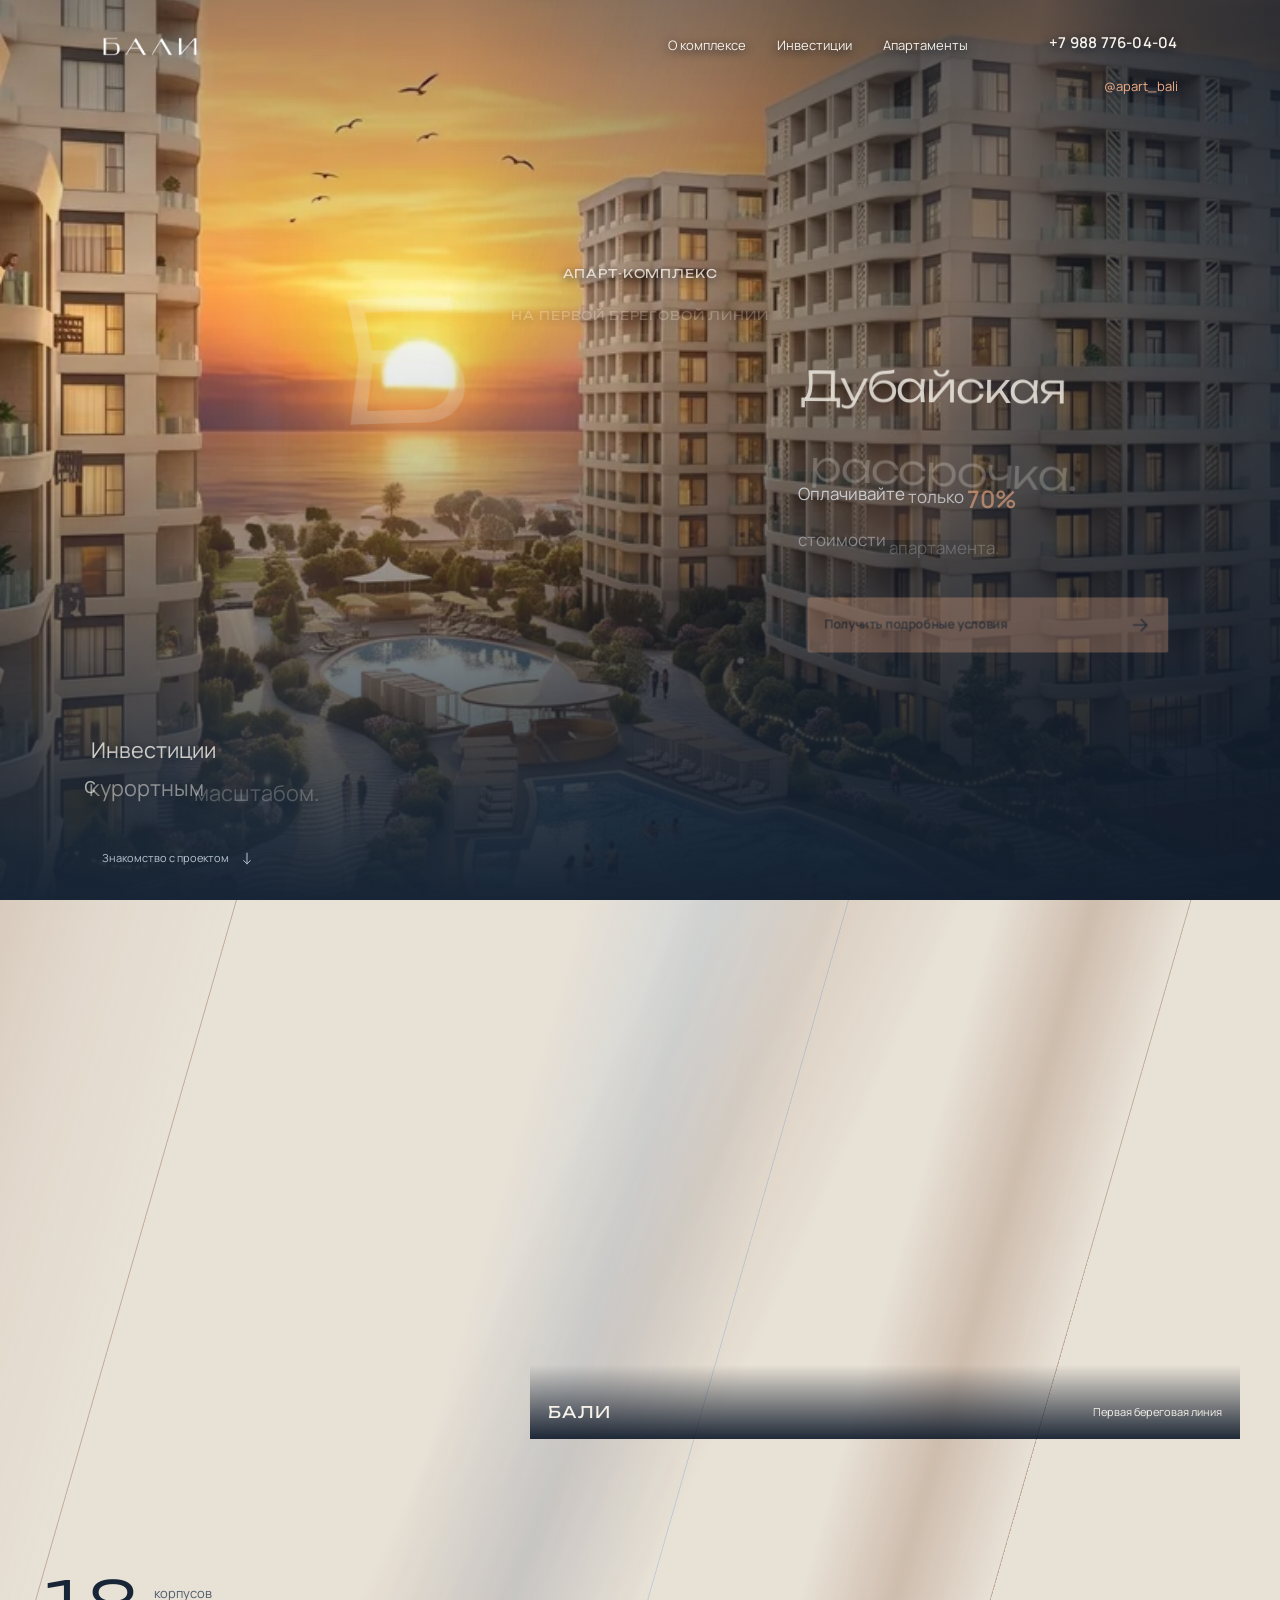
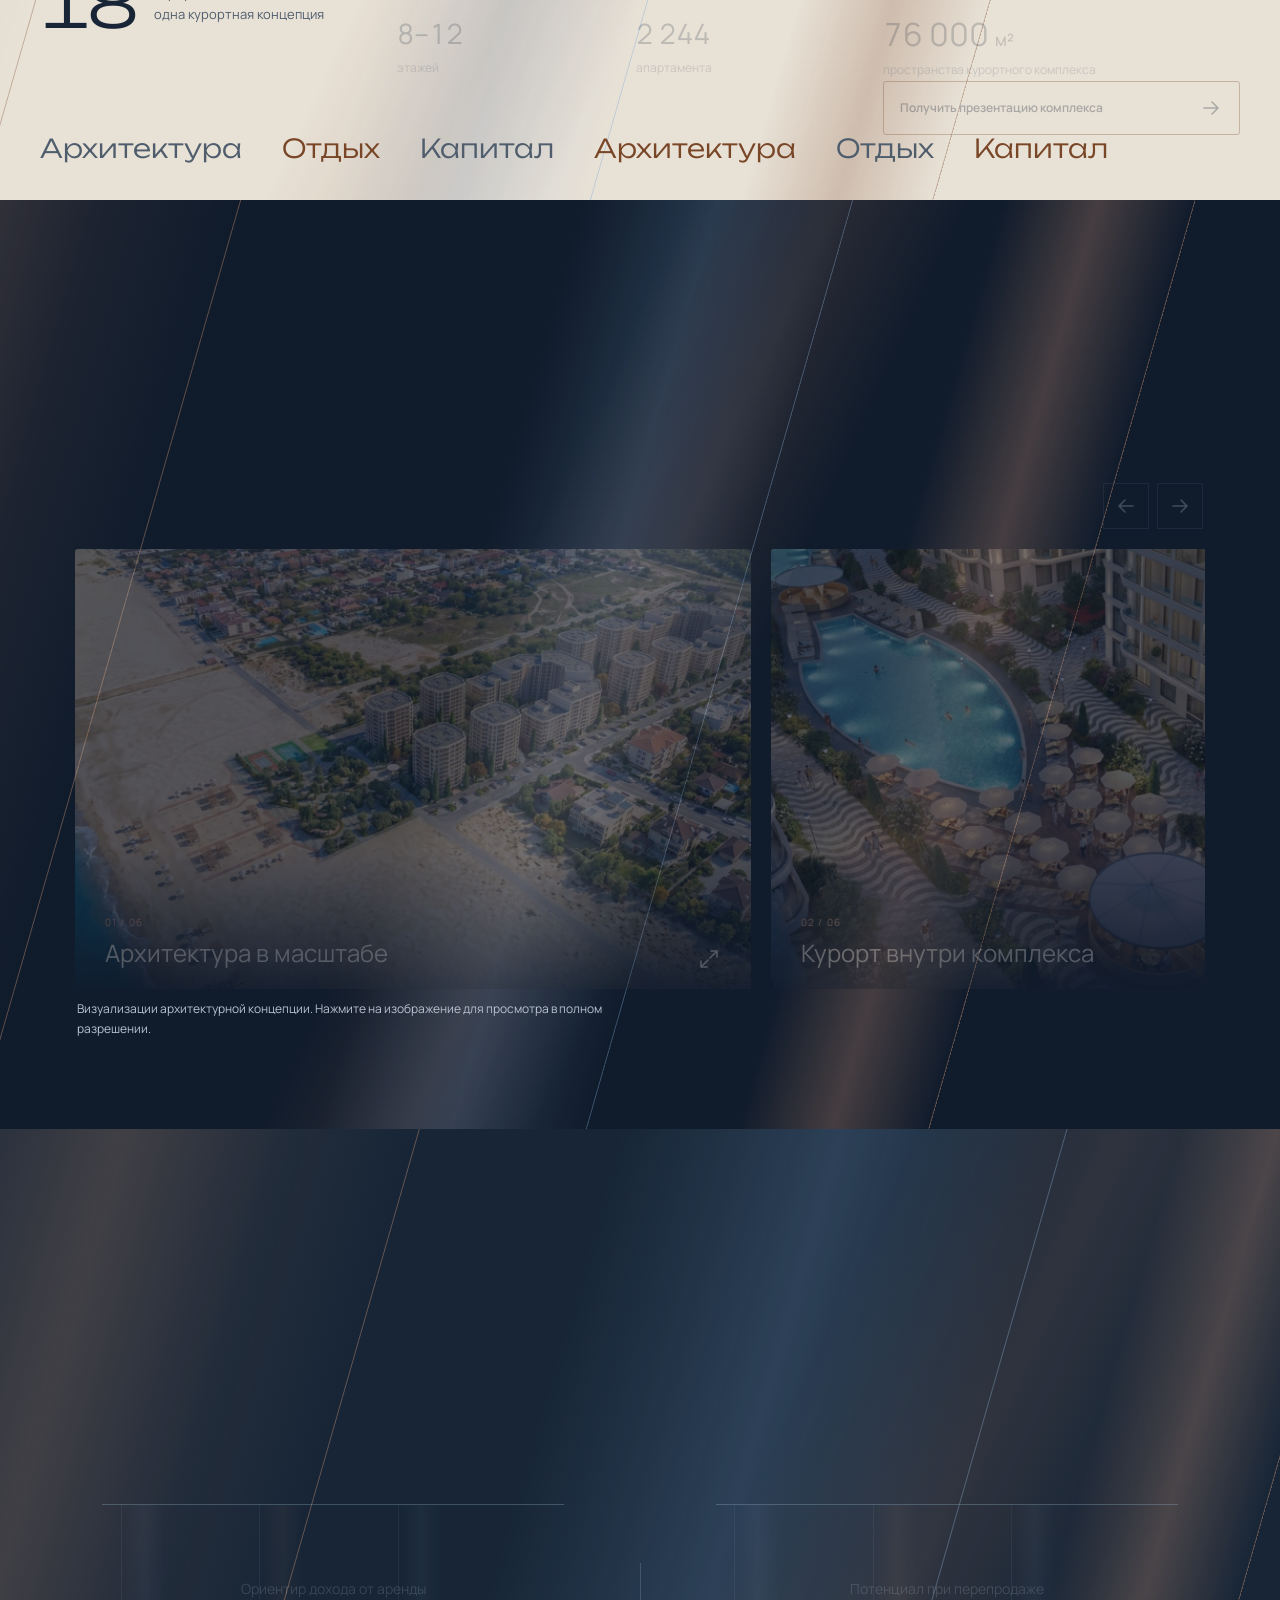
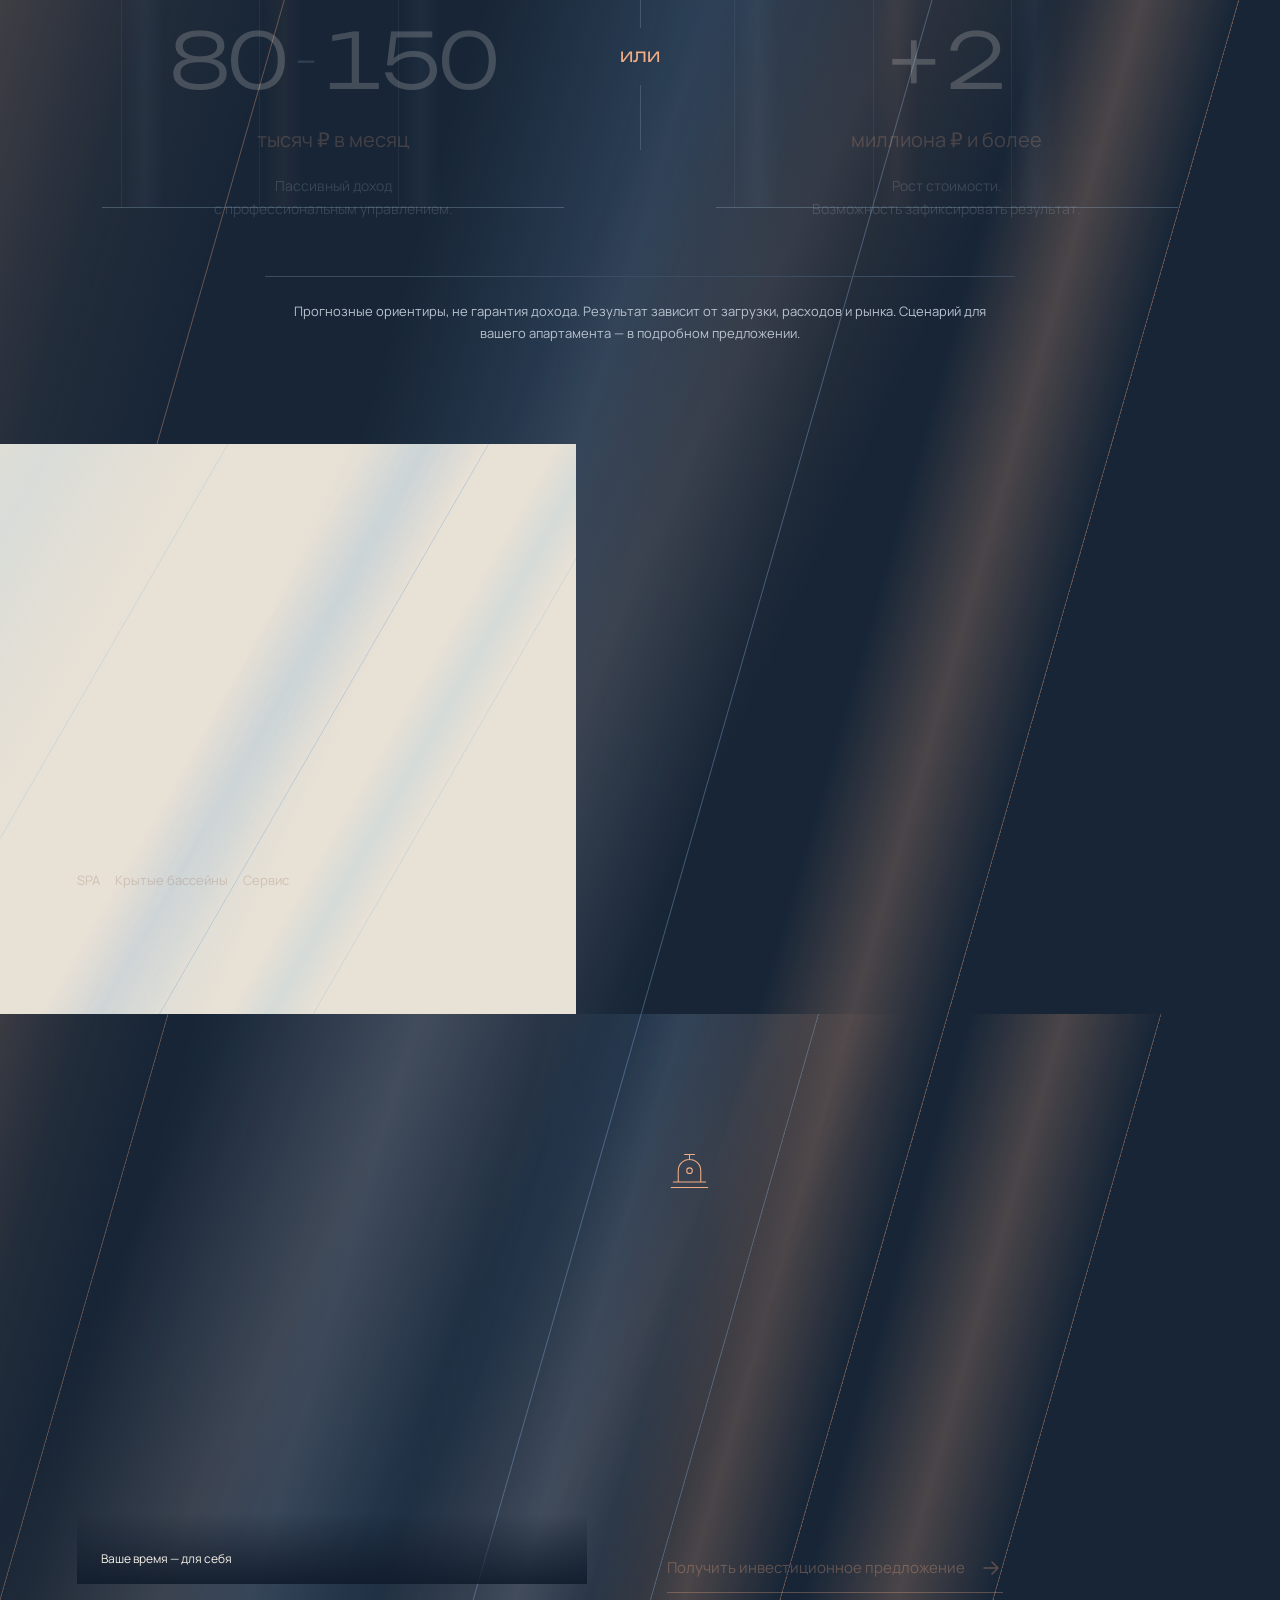
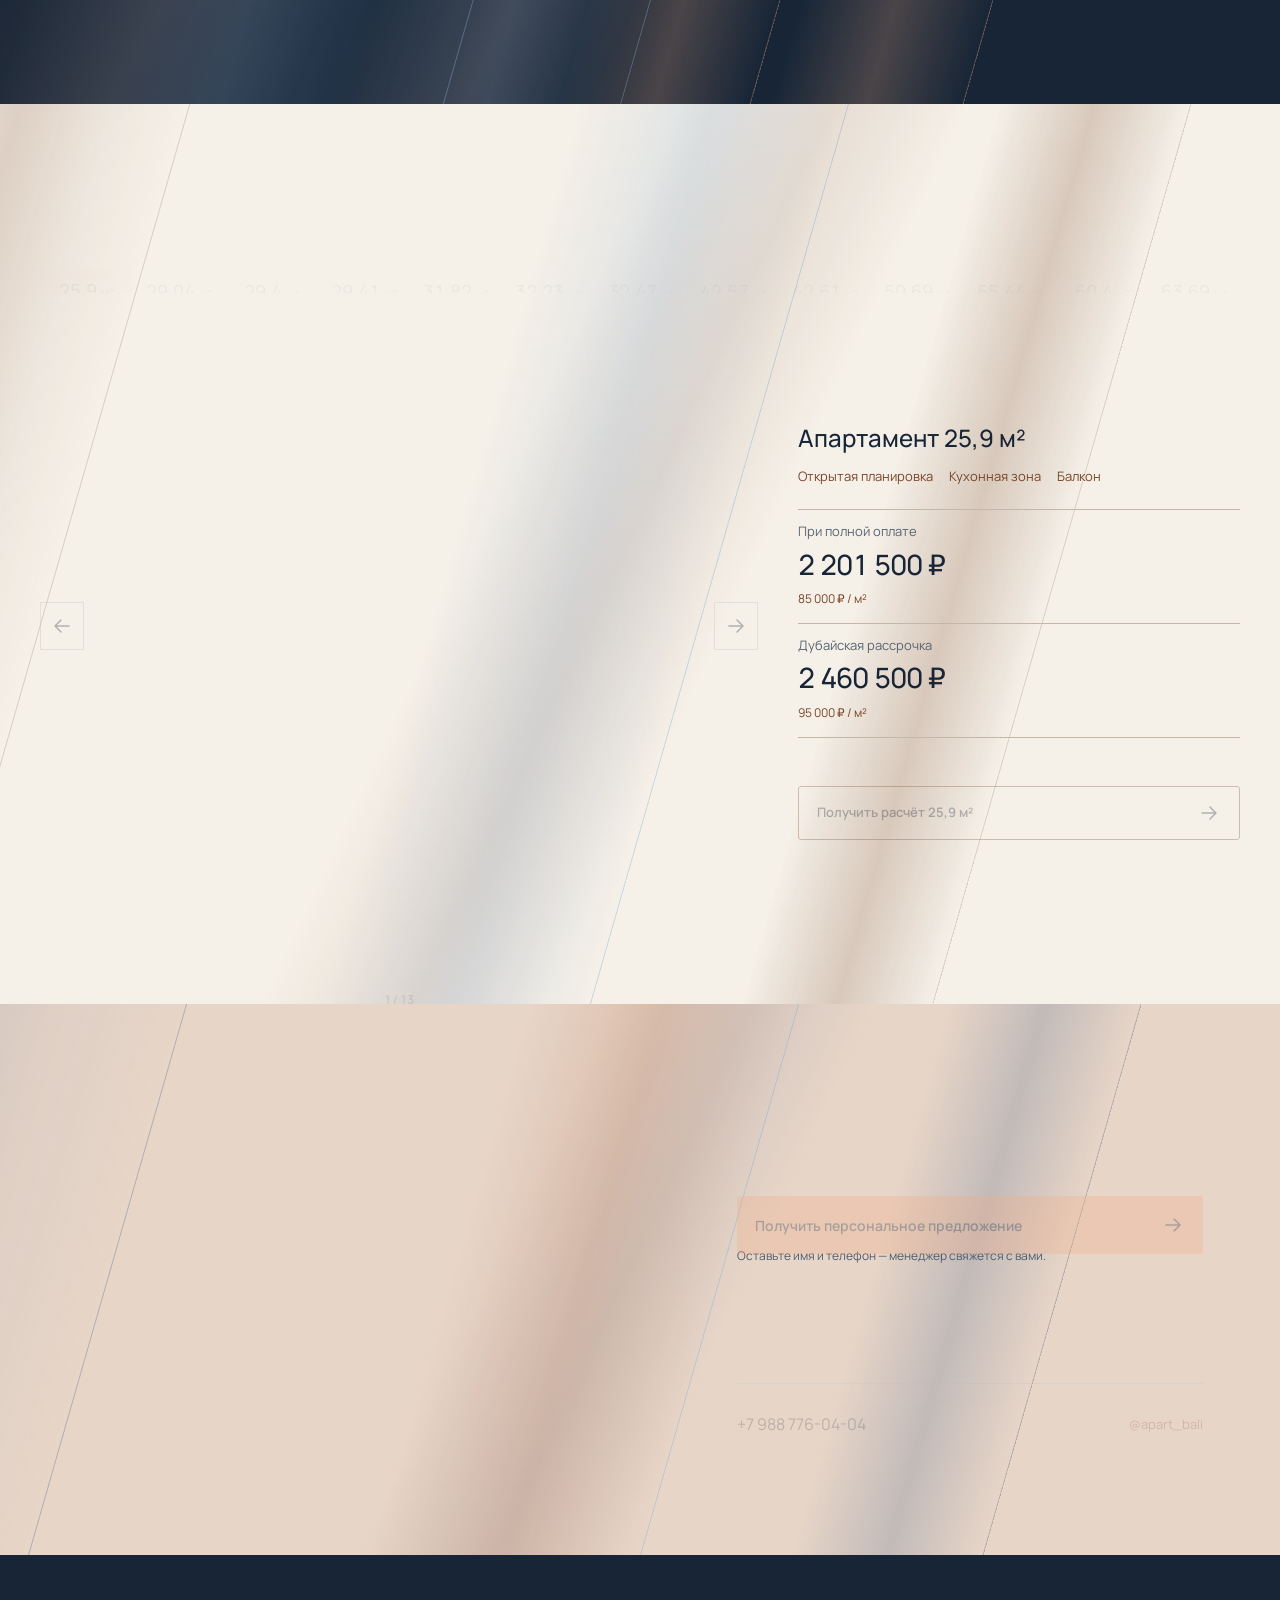
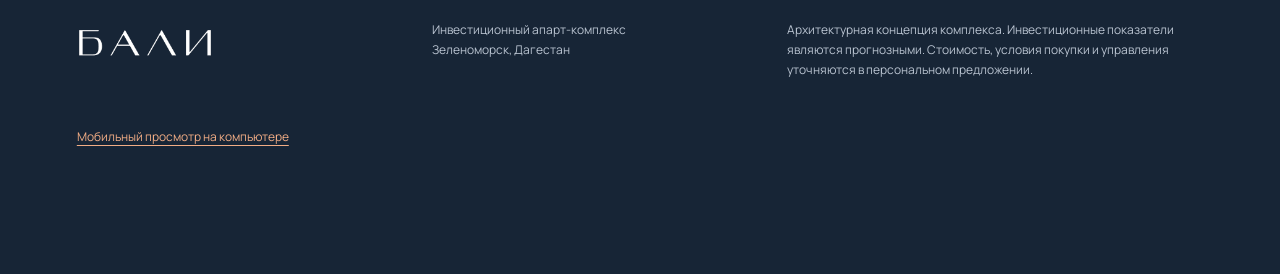
==== commit a3aea34b: "Recompose desktop hero, project panorama and apartment pricing panel" ====
--- a/index.html
+++ b/index.html
@@ -10,18 +10,18 @@
   <meta property="og:description" content="18 корпусов. Первая береговая линия. Дубайская рассрочка.">
   <meta property="og:image" content="https://anvarmagomedov1277-code.github.io/apart-bali-test-20261012/assets/hero-wide.webp">
   <title>БАЛИ — инвестиционный апарт-комплекс</title>
-  <script src="motion-boot.js?v=20261028-mobile1"></script>
-  <link rel="icon" href="favicon.svg?v=20261028-mobile1" type="image/svg+xml">
+  <script src="motion-boot.js?v=20261028-desktop1"></script>
+  <link rel="icon" href="favicon.svg?v=20261028-desktop1" type="image/svg+xml">
   <link rel="preload" href="assets/hero.webp" as="image" fetchpriority="high">
   <link rel="stylesheet" href="fonts/fonts.css">
-  <link rel="stylesheet" href="styles.css?v=20261028-mobile1">
-  <link rel="stylesheet" href="desktop.css?v=20261028-mobile1">
+  <link rel="stylesheet" href="styles.css?v=20261028-desktop1">
+  <link rel="stylesheet" href="desktop.css?v=20261028-desktop1">
   <script defer src="vendor/gsap.min.js"></script>
   <script defer src="vendor/ScrollTrigger.min.js"></script>
   <script defer src="vendor/SplitText.min.js"></script>
   <script defer src="vendor/Flip.min.js"></script>
   <script defer src="vendor/Draggable.min.js"></script>
-  <script type="module" src="app.js?v=20261028-mobile1"></script>
+  <script type="module" src="app.js?v=20261028-desktop1"></script>
 </head>
 <body>
   <a class="skip-link" href="#project">К информации о проекте</a>
--- a/desktop.css
+++ b/desktop.css
@@ -18,7 +18,7 @@
  .header-actions{display:none}
  .hero{height:clamp(790px,100svh,1000px);min-height:790px;padding:380px var(--gutter) 60px;display:flex;justify-content:flex-end}
  .hero-scene{inset:0;aspect-ratio:auto;height:100%}.hero-backdrop,.hero-foreground{object-fit:cover}
- .hero-foreground{mask-image:url(assets/facade-wide-mask.svg?v=20261028-mobile1);-webkit-mask-image:url(assets/facade-wide-mask.svg?v=20261028-mobile1);mask-size:cover;-webkit-mask-size:cover;mask-position:center;-webkit-mask-position:center;pointer-events:none}
+ .hero-foreground{mask-image:url(assets/facade-wide-mask.svg?v=20261028-desktop1);-webkit-mask-image:url(assets/facade-wide-mask.svg?v=20261028-desktop1);mask-size:cover;-webkit-mask-size:cover;mask-position:center;-webkit-mask-position:center;pointer-events:none}
  .hero-brand{top:78px;left:50%;width:70%;margin-left:-35%;text-align:center;pointer-events:auto}
  .hero-brand>img{display:none}.desktop-wordmark{display:flex;justify-content:center;gap:.06em;font:300 clamp(105px,13vw,250px)/1.1 Unbounded,sans-serif;letter-spacing:-.025em;color:#fff9ec;white-space:nowrap}
  .desktop-wordmark>span{display:inline-block;will-change:transform}
@@ -98,3 +98,57 @@
  .apartment-viewer{grid-template-columns:52px minmax(0,1fr) 52px;gap:20px}.apartment-stage{height:550px}.apartment-viewer>.icon-button{min-width:52px;min-height:52px}
  .apartment-summary{gap:35px}.contact{column-gap:50px}.contact-direct{flex-direction:column;gap:0}.whatsapp-button{font-size:12px;padding-inline:14px}
 }
+
+/* USER-BRIEF-018: generous hero margins and complete desktop reading panels. */
+@media(min-width:768px){
+ .site-shell{--content-gutter:max(40px,calc((100% - 1320px)/2));--hero-gutter:max(clamp(56px,8vw,160px),calc((100% - 1240px)/2))}
+ .site-header{padding-inline:var(--hero-gutter)}.header-contacts{right:var(--hero-gutter)}
+ .desktop-navigation{gap:clamp(20px,2.4vw,40px);padding-right:210px}
+ .hero{height:100svh;min-height:640px;padding:clamp(300px,39svh,390px) var(--hero-gutter) 64px}
+ .hero-offer{width:380px;max-width:45%}.hero-offer h2{font-size:clamp(36px,3.2vw,48px)}
+ .hero-investment{left:var(--hero-gutter);bottom:104px;font-size:clamp(20px,1.7vw,28px)}
+ .hero .scroll-hint{left:var(--hero-gutter);bottom:20px}
+ .project{min-height:100svh;padding:clamp(24px,4svh,44px) var(--content-gutter);grid-template-columns:minmax(240px,.8fr) minmax(0,1.6fr);grid-template-rows:1fr auto auto;gap:clamp(16px,2.5svh,28px) clamp(32px,4vw,64px);align-items:center}
+ .project-heading{padding:0;align-self:center}.project-heading h2{font-size:clamp(28px,2.6vw,42px)}
+ .project-heading .section-intro{margin-top:18px;font-size:15px;line-height:1.75;max-width:390px}
+ .project-panorama{grid-row:1;align-self:center;justify-self:end;width:min(100%,calc(44svh * 2752 / 1536))}
+ .project .panorama-window{aspect-ratio:2752/1536;height:auto;min-height:0}
+ .project .panorama-image{width:100%;height:100%;object-fit:contain;object-position:center}
+ .project .panorama-caption{padding:34px 18px 14px;font-size:11px}.project .panorama-caption span:first-child{font-size:16px}
+ .project-facts{grid-column:1/-1;grid-row:2;padding:0;display:grid;grid-template-columns:1fr 1.4fr 1.1fr;gap:16px 32px;align-items:center}
+ .project .fact-main{gap:18px}.project .fact-main strong{font-size:64px}.project .fact-main>span{font-size:13px;line-height:1.6}
+ .project .fact-pair{margin:0;padding:0;border:0;gap:24px}.project .fact-pair strong{font-size:28px;line-height:1.4}
+ .project .fact-area{margin:0}.project .fact-area strong{font-size:32px;line-height:1.4}
+ .project .fact-pair span,.project .fact-area>span{font-size:12px}
+ .project .territory-copy{grid-column:1/3;margin:0;max-width:680px;font-size:13px;line-height:1.75}
+ .project .project-whatsapp{grid-column:3;margin:0;max-width:none;min-height:54px;padding:14px 16px;font-size:12px}
+ .project-ribbon{grid-row:3;margin:0;padding:0}.project .ribbon-track{font-size:26px;line-height:1.25;gap:40px}
+ .apartments{min-height:100svh;display:grid;grid-template-columns:minmax(0,1.3fr) minmax(250px,.8fr);grid-template-rows:auto auto minmax(300px,1fr) auto;padding:clamp(24px,4svh,44px) var(--content-gutter);gap:16px 40px}
+ .apartments-heading{grid-column:1/-1;margin:0;max-width:none;text-align:left}.apartments-heading h2{font-size:clamp(28px,2.7vw,40px);line-height:1.3}
+ .apartments .apartment-selector{grid-column:1/-1;max-width:none;width:100%;margin:0;padding-bottom:4px;scrollbar-width:thin}
+ .apartments .area-choice{flex:1 0 72px;min-height:46px;padding:8px 5px;font-size:18px;line-height:1.5}
+ .apartments .area-choice span{font-size:11px}
+ .apartments .apartment-viewer{grid-column:1;grid-row:3;grid-template-columns:44px minmax(0,1fr) 44px;gap:12px;max-width:none;width:100%;height:100%;min-height:300px;margin:0}
+ .apartments .apartment-viewer>.icon-button{min-width:44px;min-height:48px;padding:10px}
+ .apartments .apartment-stage{height:100%;min-height:300px;align-self:stretch}
+ .apartments .plan-drag{position:absolute;inset:0}.apartments .plan-drag img{padding:12px}
+ .apartments .zoom-button{right:12px;bottom:12px}
+ .apartments .plan-navigation{grid-column:1;grid-row:4;margin:0;min-height:20px;line-height:1.5}
+ .apartments .apartment-summary{grid-column:2;grid-row:3/5;align-self:center;display:flex;flex-direction:column;align-items:stretch;gap:0;max-width:none;width:100%;min-width:0;margin:0;text-align:left}
+ .apartments .apartment-info h3{font-size:24px;line-height:1.35}
+ .apartments #apartment-features{justify-content:flex-start;gap:6px 16px;margin:12px 0 0;font-size:13px;line-height:1.6}
+ .apartments .apartment-prices{grid-template-columns:1fr;margin-top:22px}
+ .apartments .price-option{text-align:left;padding:12px 0}.apartments .price-option+.price-option{border-left:0;border-top:1px solid #c2b7a8}
+ .apartments .price-option p{font-size:13px;line-height:1.5}.apartments .price-option strong{font-size:28px;line-height:1.3;margin:4px 0}.apartments .price-option>span{font-size:12px;line-height:1.5}
+ .apartments #select-apartment{width:100%;max-width:none;margin:22px 0 0;min-height:54px;padding:14px 18px;font-size:13px}
+}
+@media(min-width:768px) and (max-height:760px){
+ .hero{padding-top:280px}.hero-offer h2{font-size:38px}.hero-benefit{font-size:15px;margin-top:12px}.hero-benefit strong{font-size:20px}.hero-capital{font-size:13px;margin-top:14px;padding-top:12px}.hero-offer .button{margin-top:16px}
+ .hero-brand{top:60px}.hero-description{top:235px}
+ .project-heading .section-intro{font-size:14px;line-height:1.65}
+}
+@media(min-width:768px) and (max-width:1100px){
+ .desktop-navigation{gap:18px;padding-right:155px}.apartments{column-gap:28px}
+ .project-facts{gap:16px 24px;grid-template-columns:1fr 1.25fr 1fr}.project .fact-main{gap:12px}.project .fact-main strong{font-size:54px}.project .fact-main>span{font-size:12px}.project .fact-area strong{font-size:28px}
+ .project .project-whatsapp{font-size:11px;padding-inline:12px}.project .project-whatsapp svg{width:20px}
+}
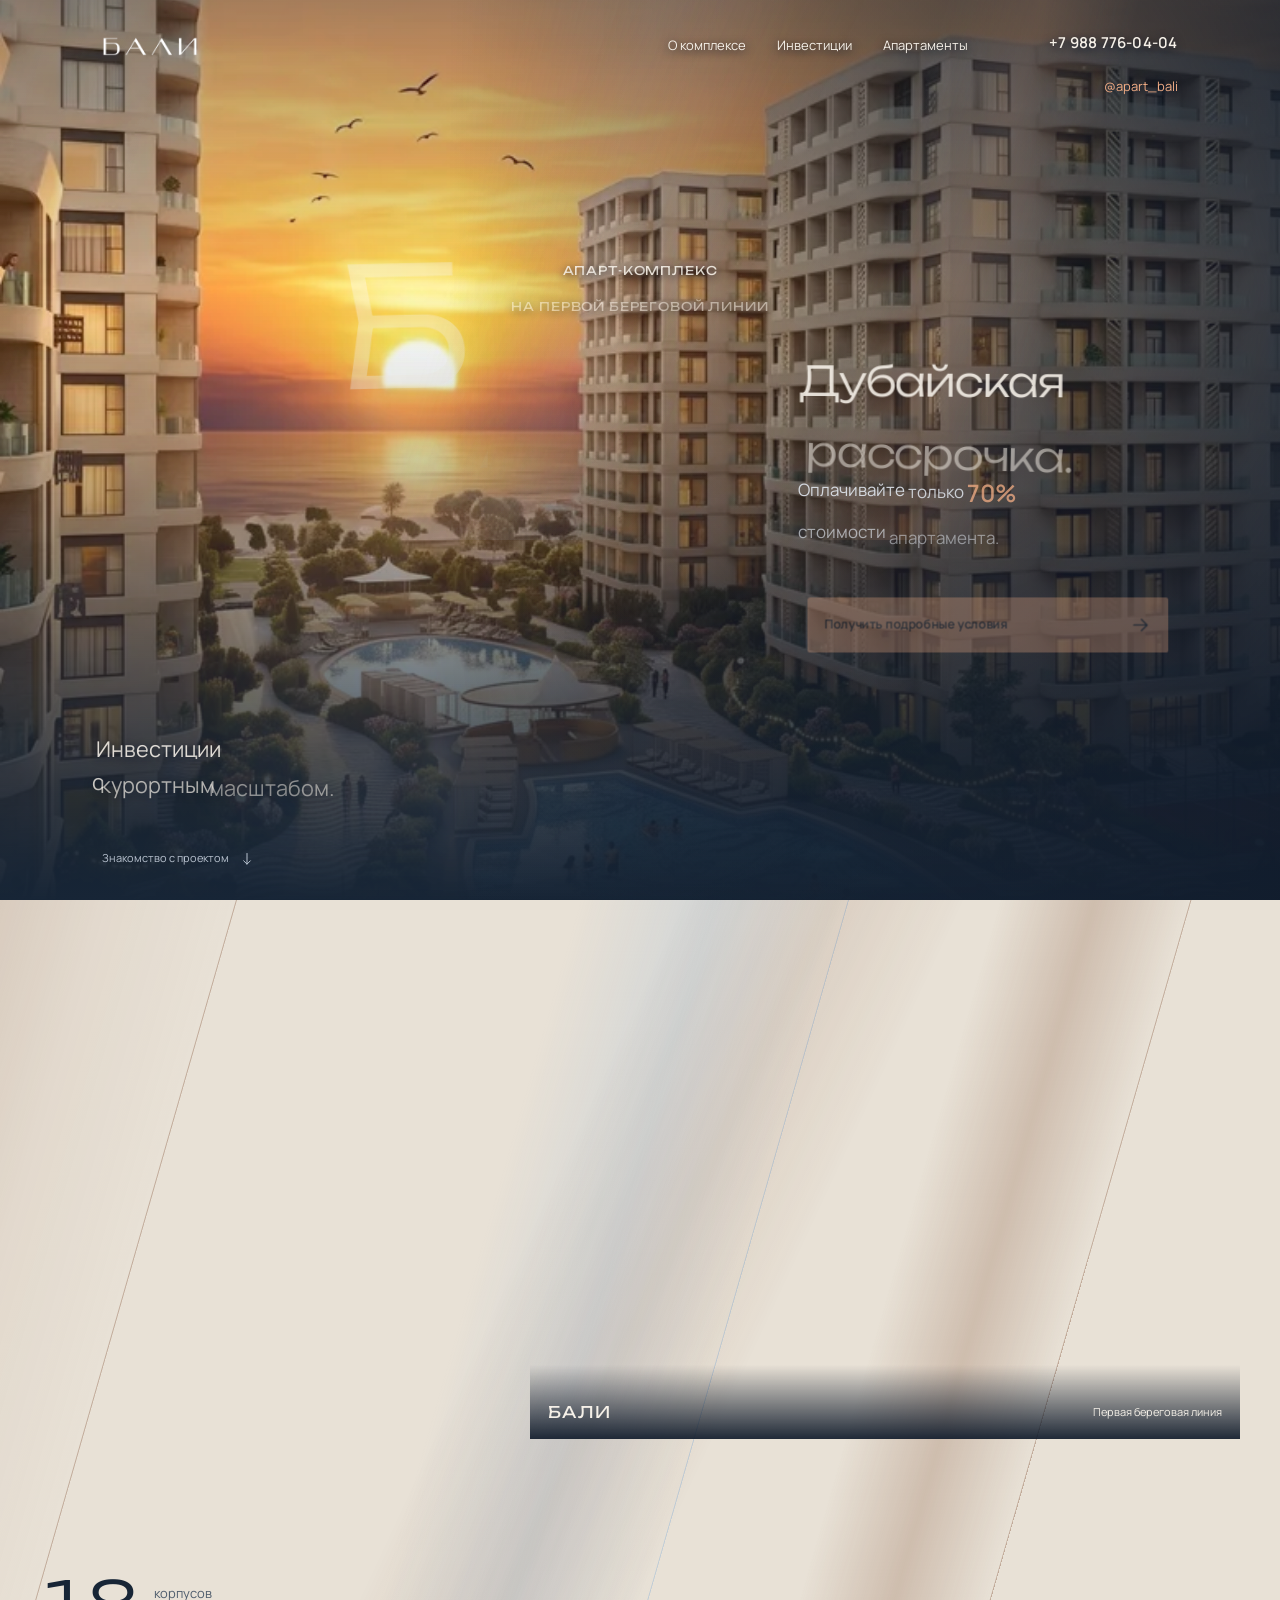
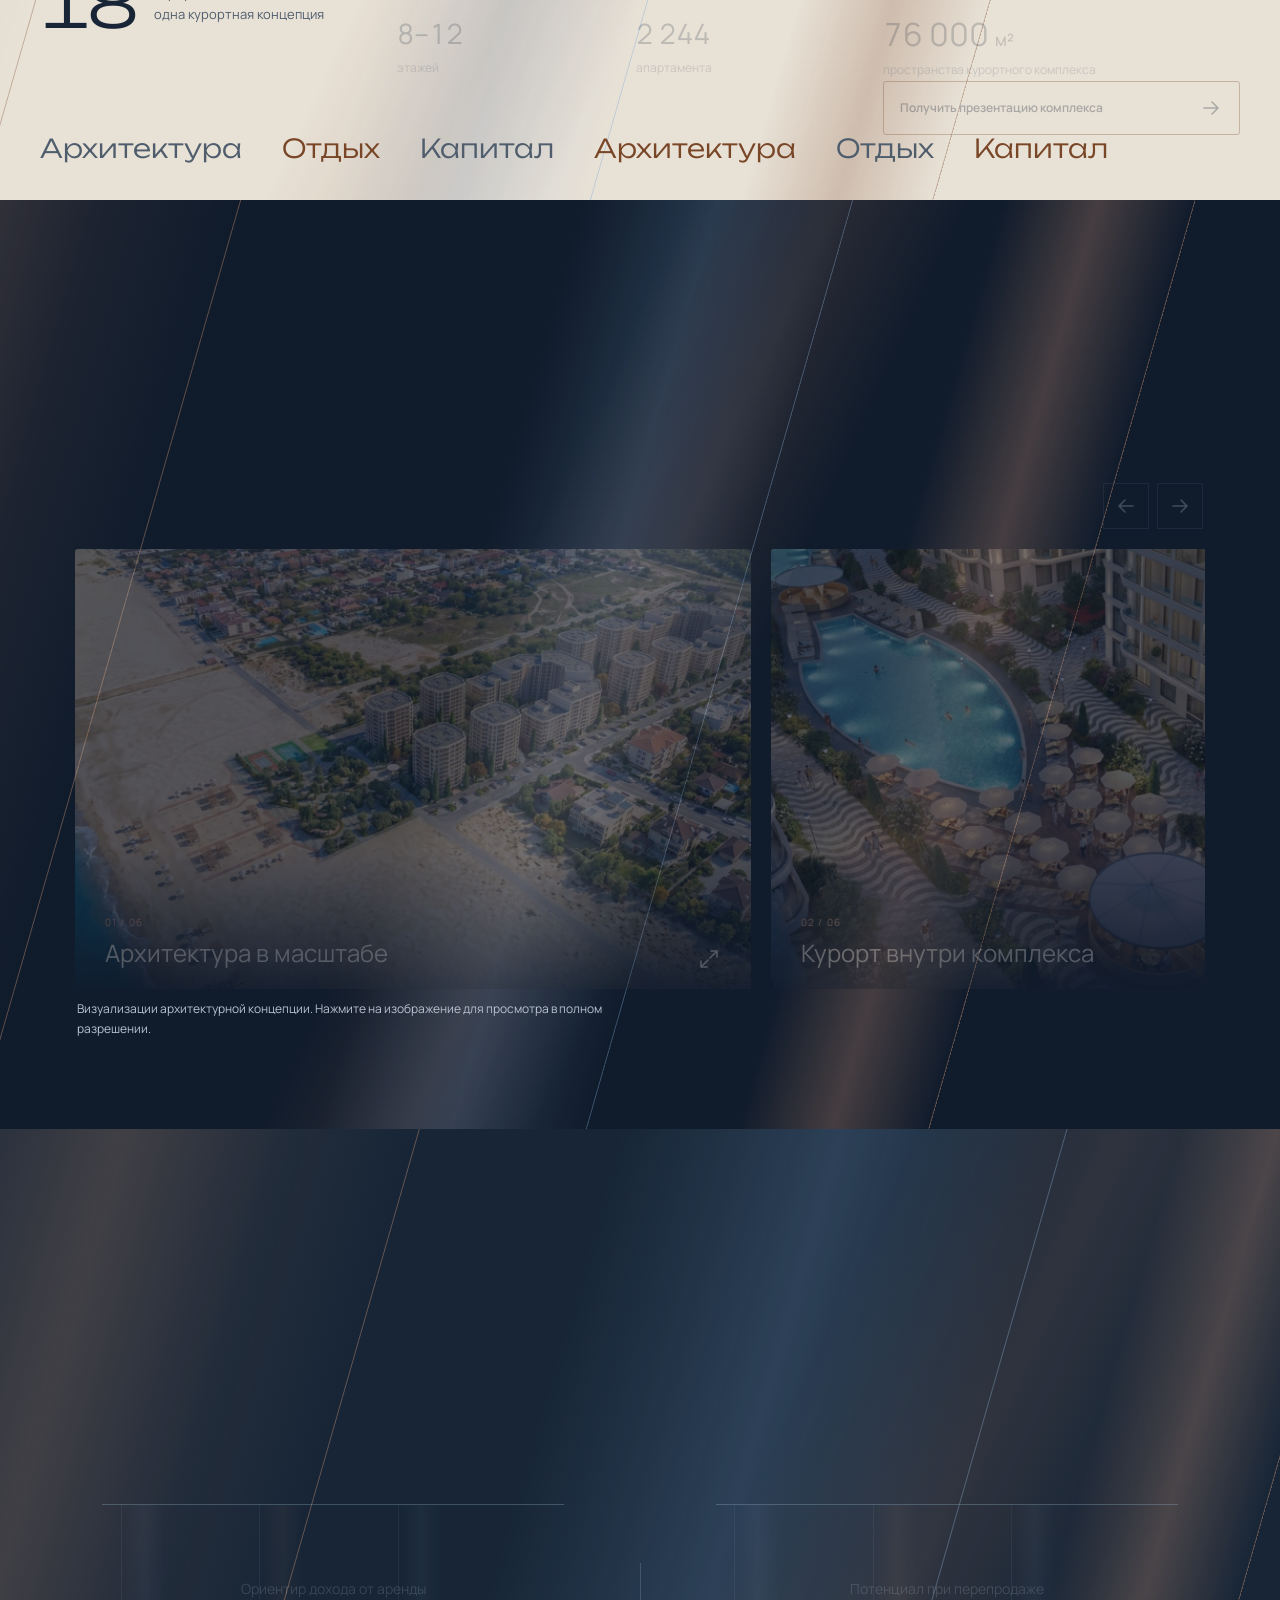
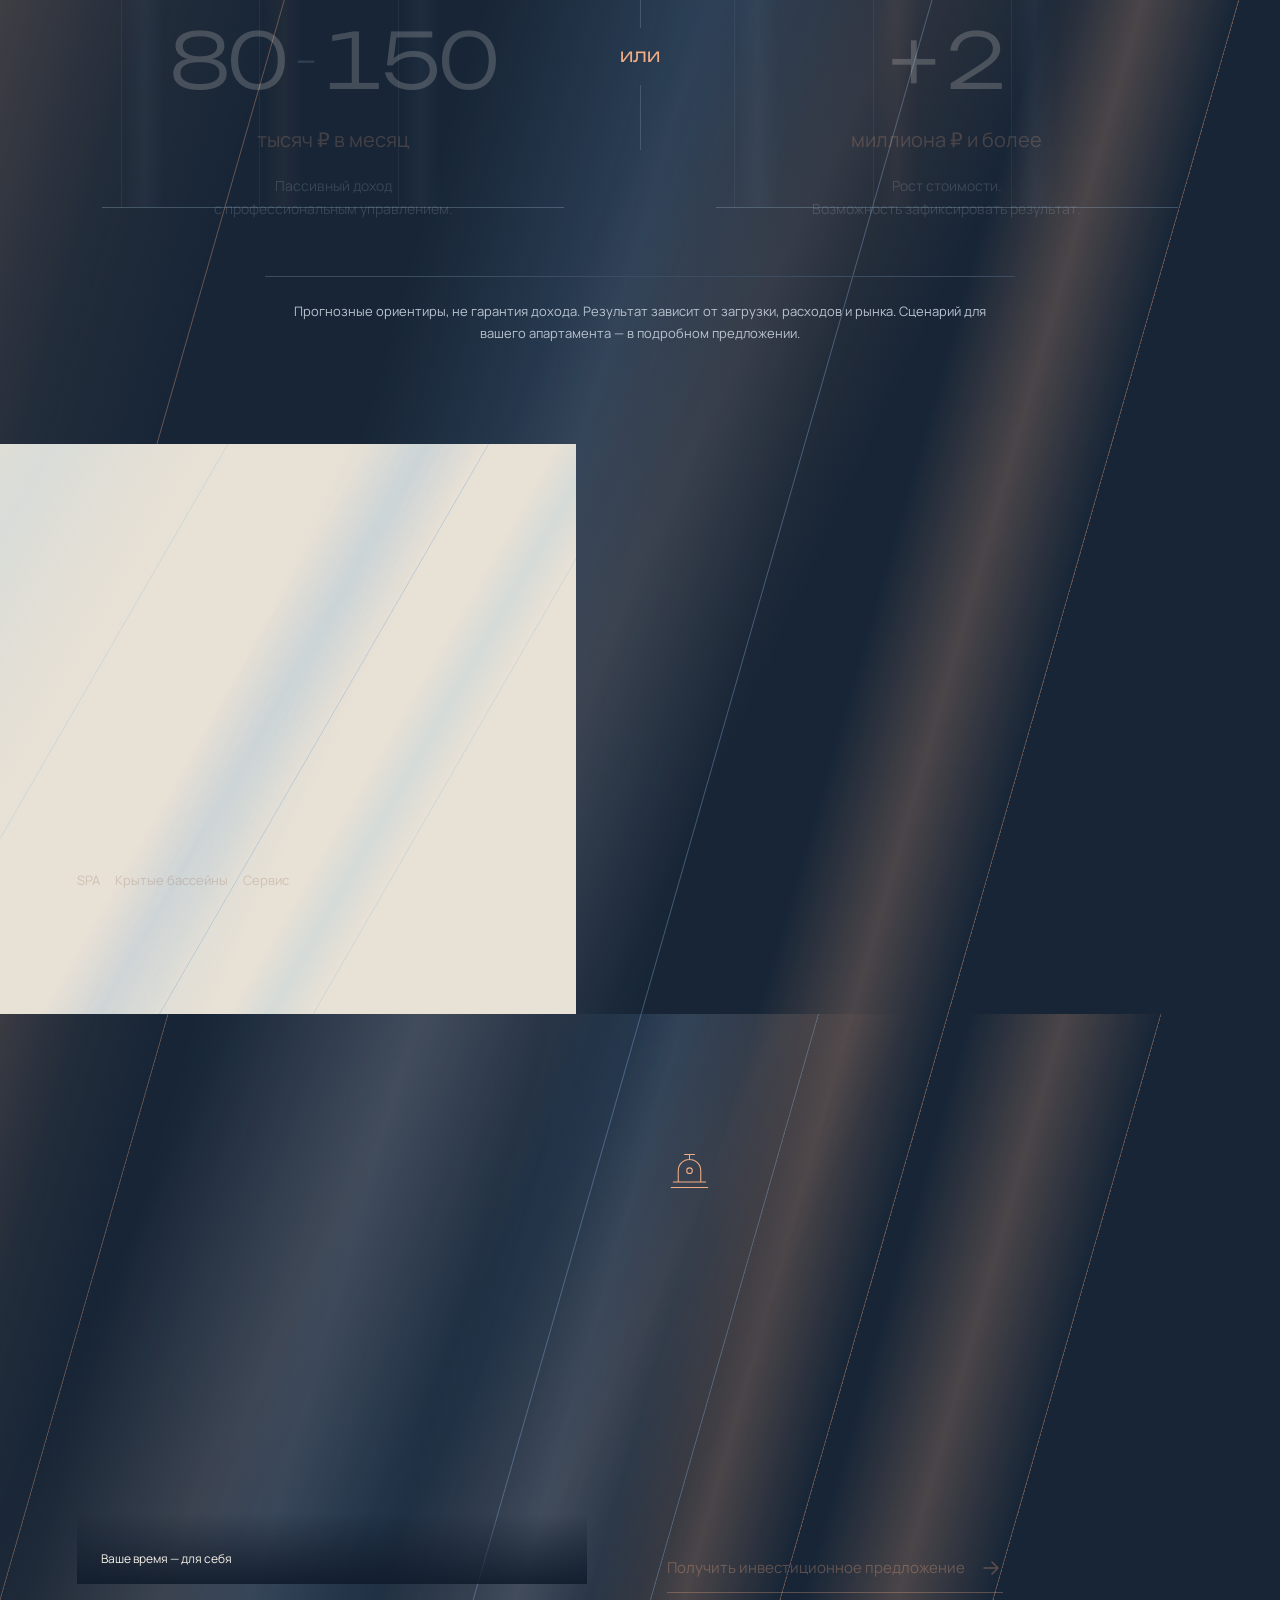
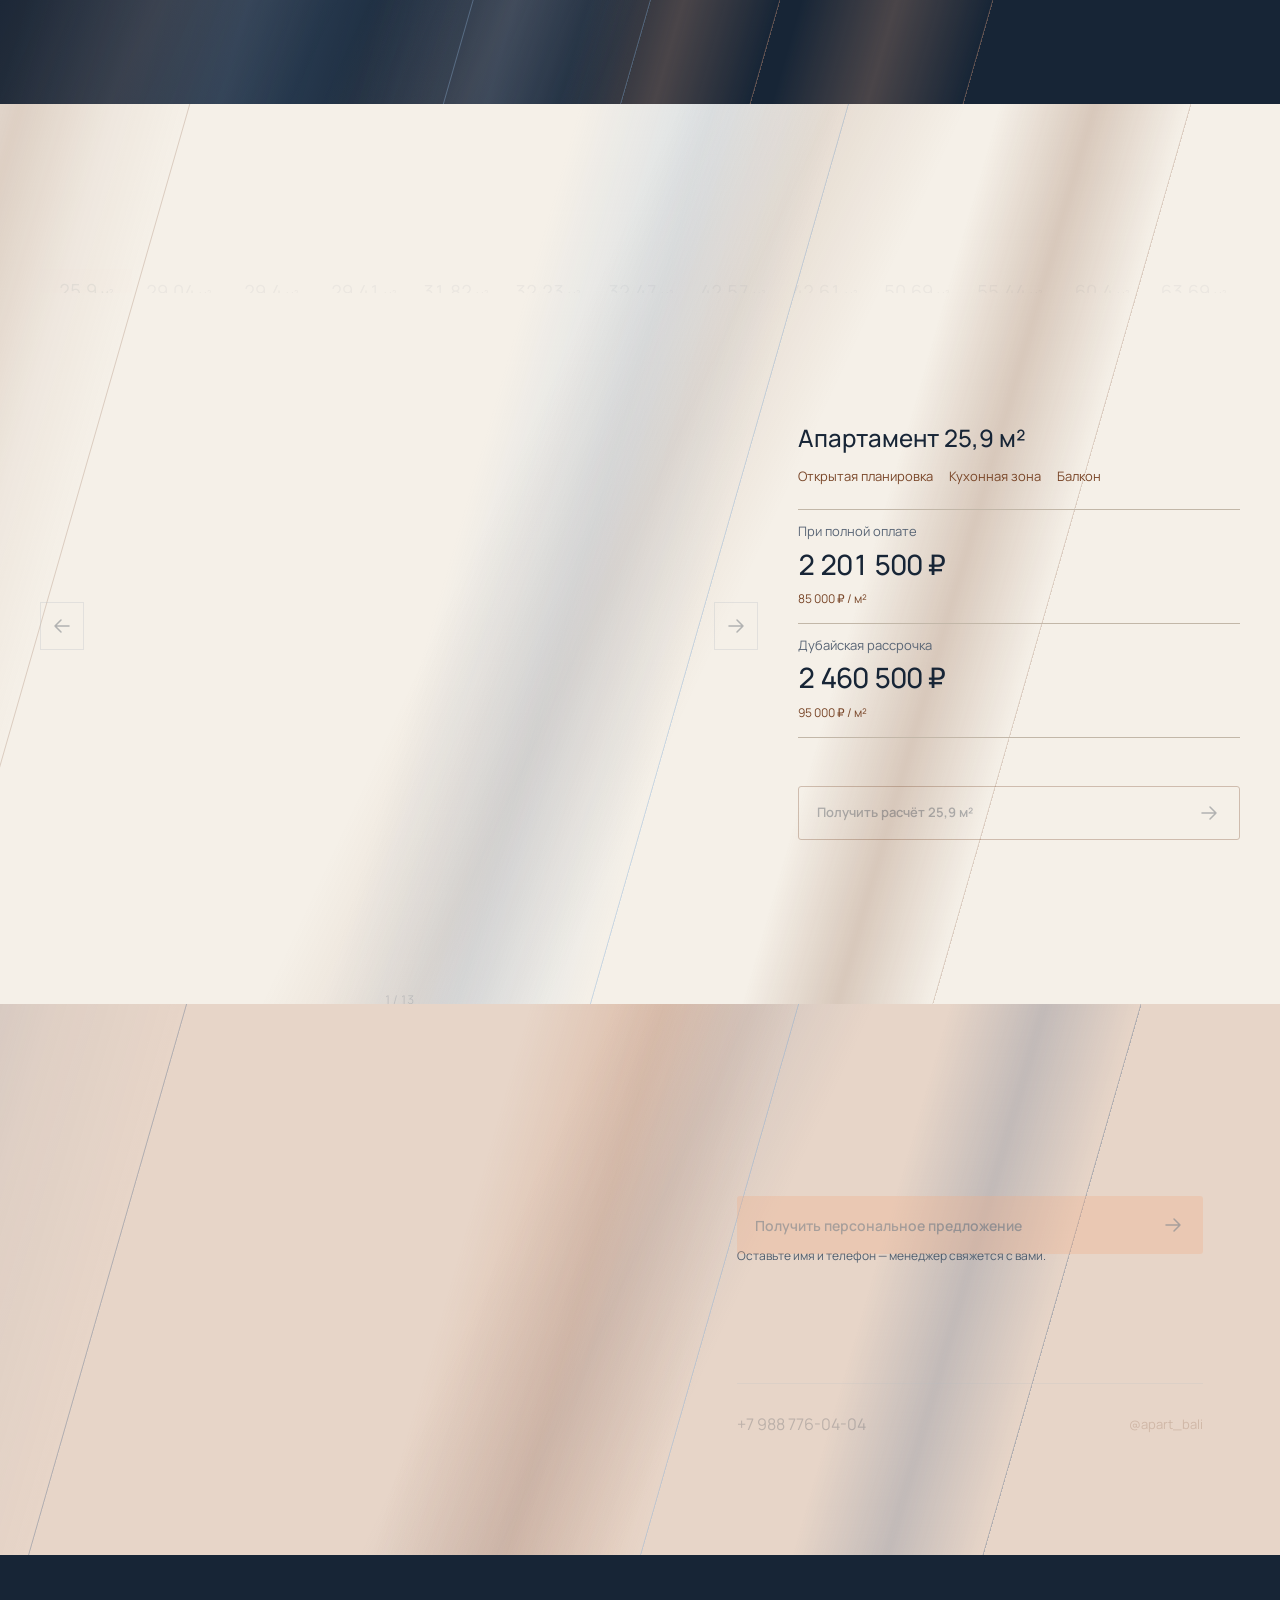
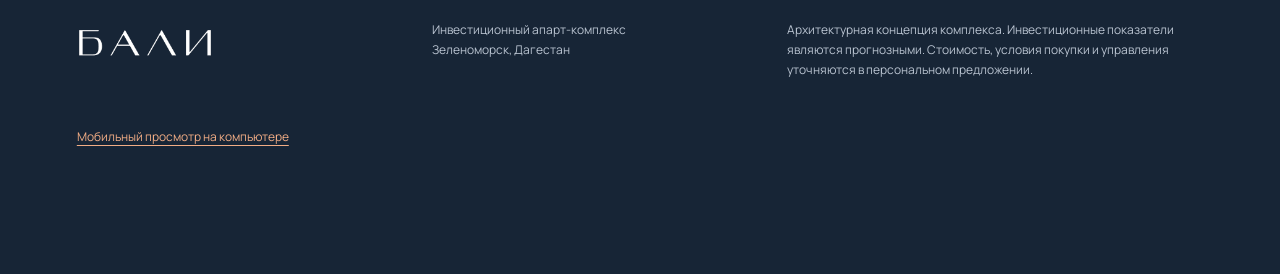
==== commit fd57189d: "Connect apartcomplexbali.ru custom domain" ====
--- a/index.html
+++ b/index.html
@@ -8,7 +8,7 @@
   <meta name="description" content="БАЛИ — инвестиционный апарт-комплекс на первой береговой линии. Дубайская рассрочка: оплачивайте 70% стоимости апартамента. Получите подробные условия.">
   <meta property="og:title" content="БАЛИ — инвестиции с курортным масштабом">
   <meta property="og:description" content="18 корпусов. Первая береговая линия. Дубайская рассрочка.">
-  <meta property="og:image" content="https://anvarmagomedov1277-code.github.io/apart-bali-test-20261012/assets/hero-wide.webp">
+  <meta property="og:image" content="https://apartcomplexbali.ru/assets/hero-wide.webp">
   <title>БАЛИ — инвестиционный апарт-комплекс</title>
   <script src="motion-boot.js?v=20261028-desktop1"></script>
   <link rel="icon" href="favicon.svg?v=20261028-desktop1" type="image/svg+xml">
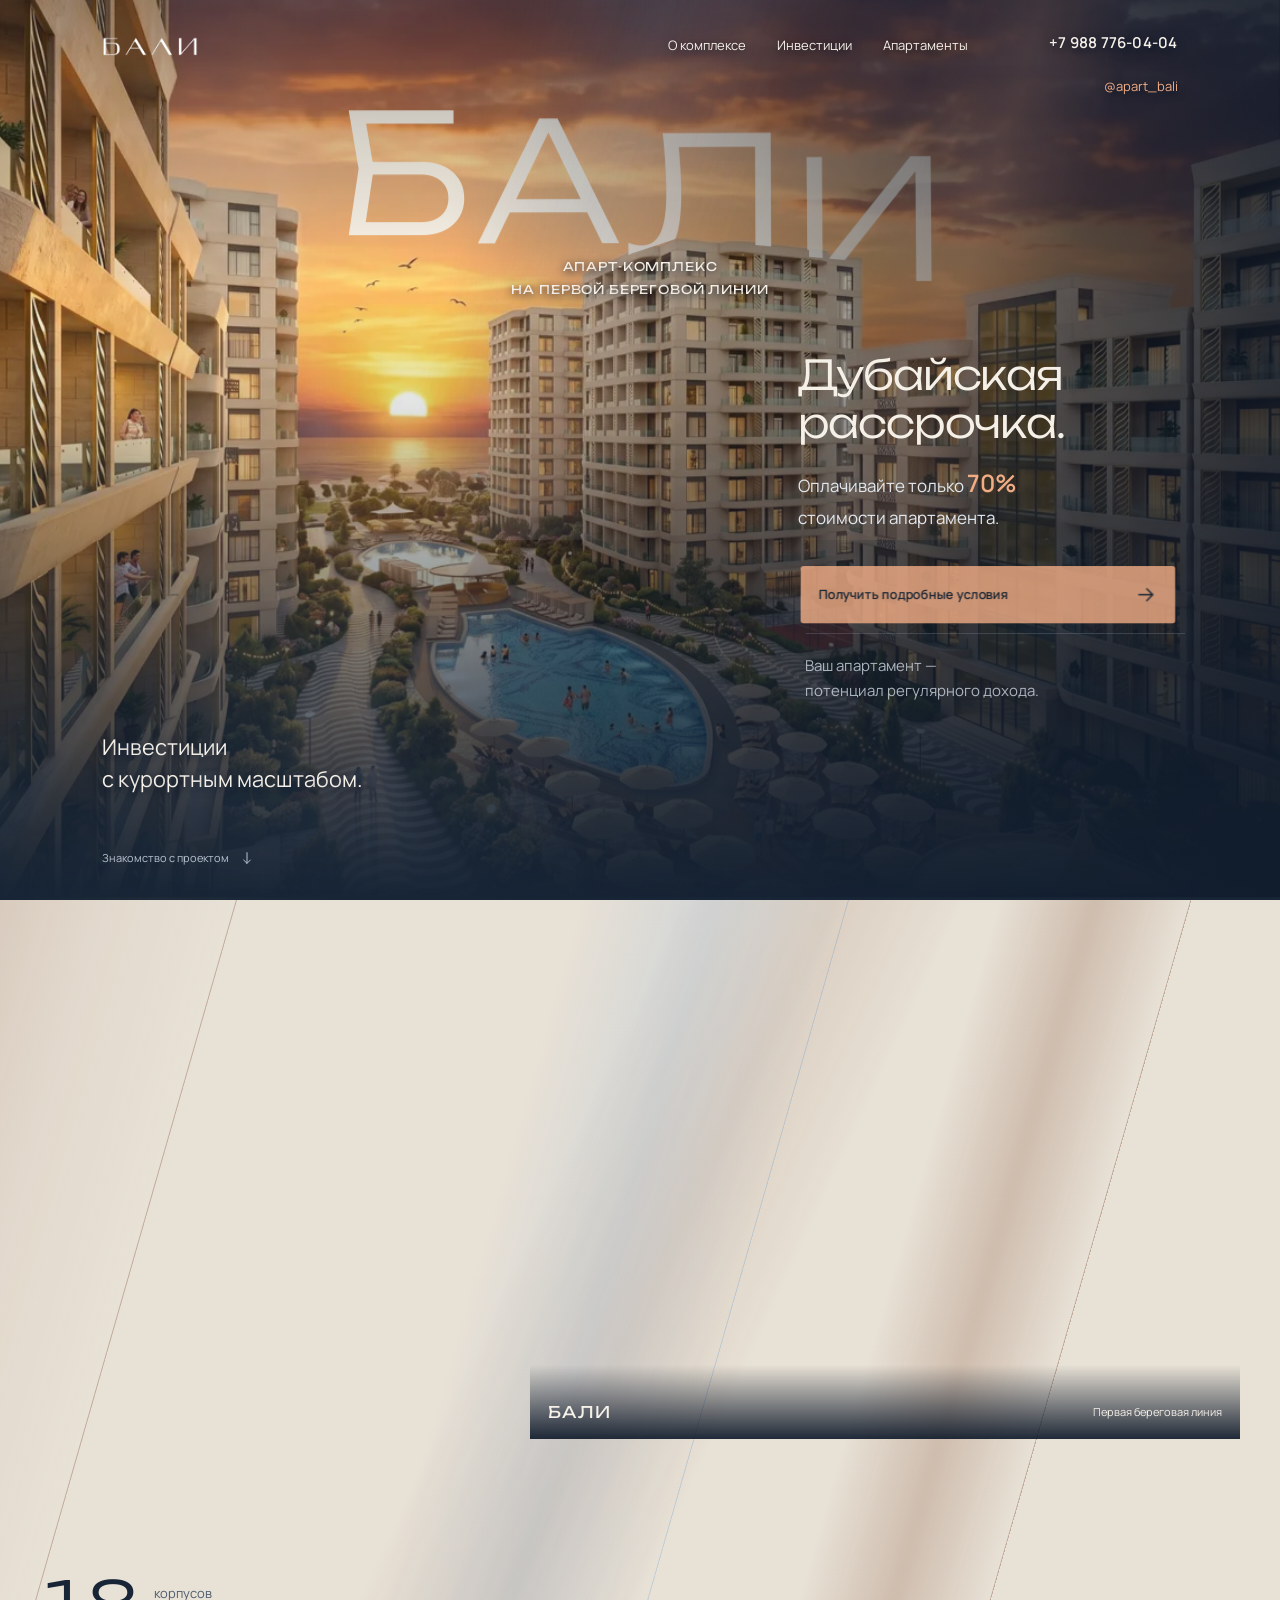
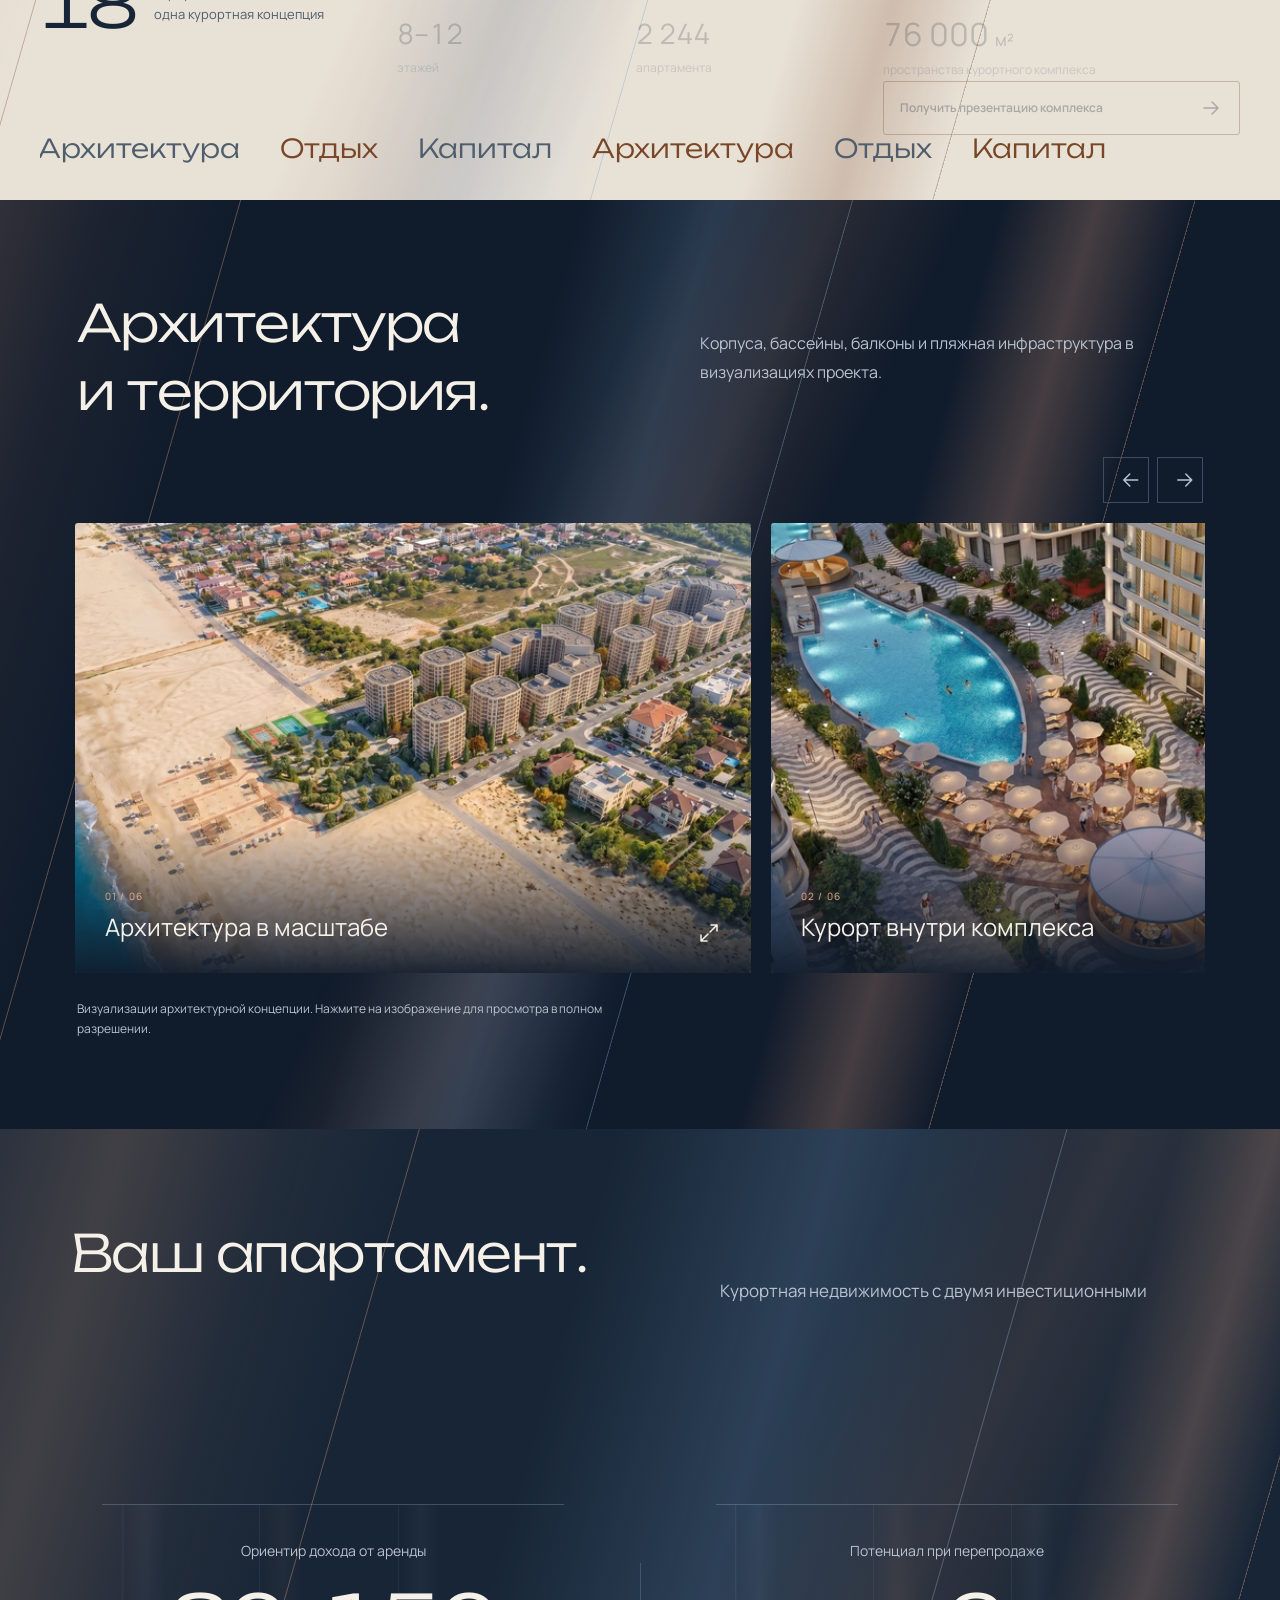
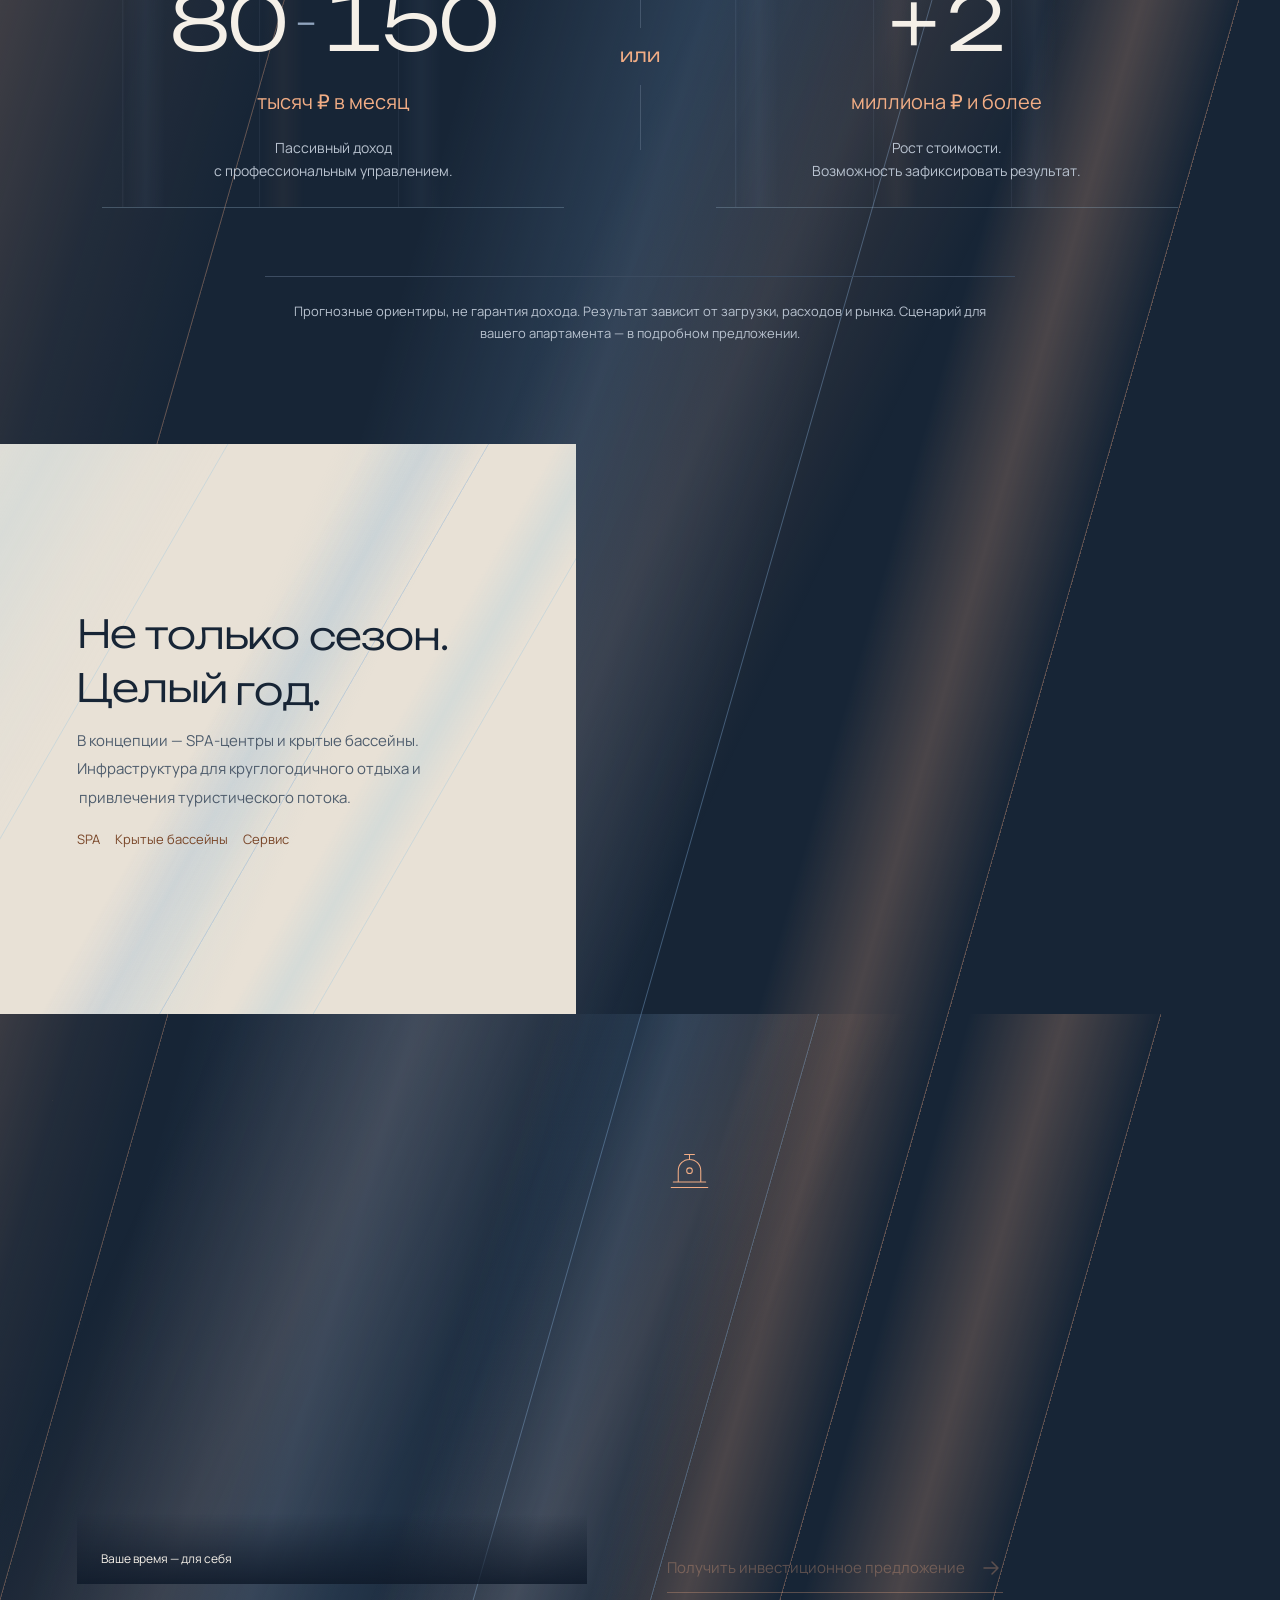
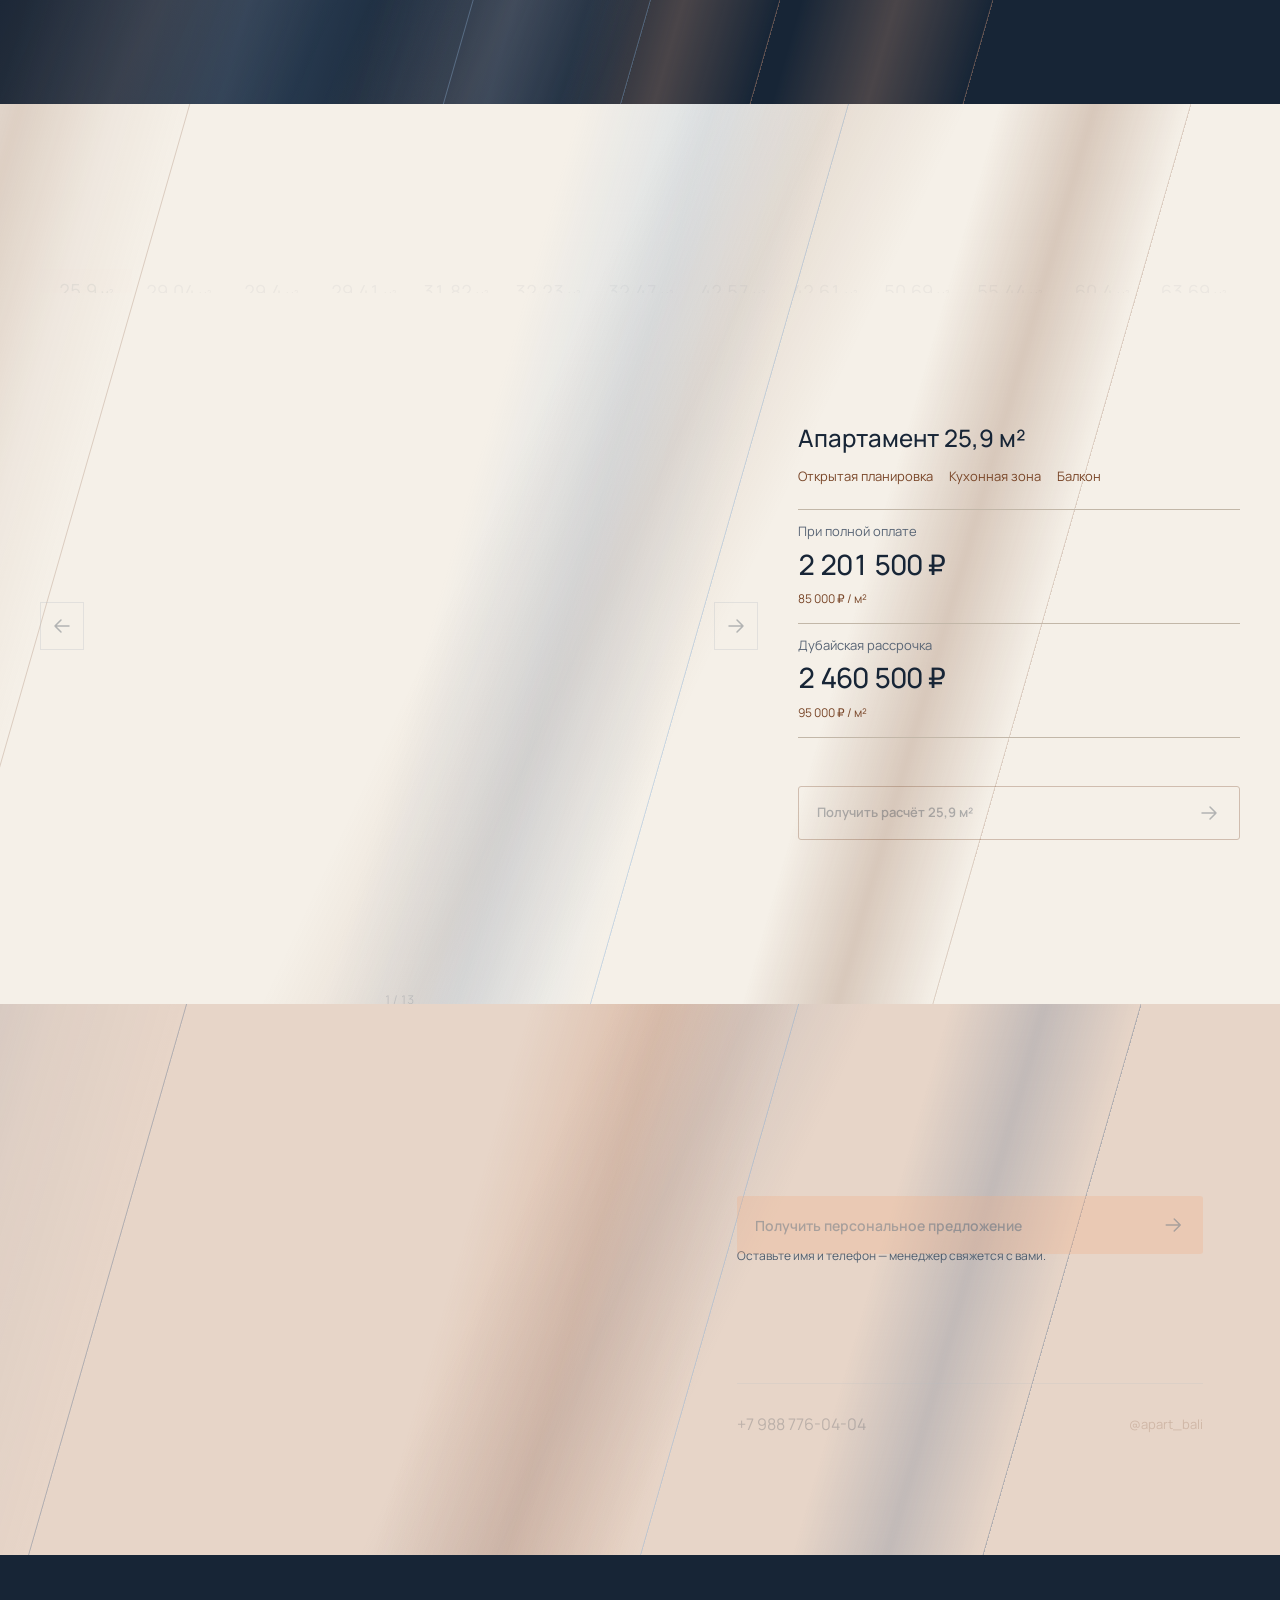
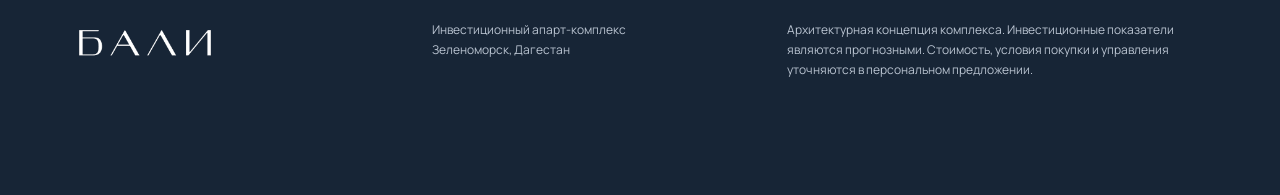
==== commit 0e53dea1: "Add mobile lead forms and move technical preview to admin" ====
--- a/index.html
+++ b/index.html
@@ -1,128 +1,129 @@
-<!doctype html>
-<html lang="ru">
-<head>
-  <meta charset="utf-8">
-  <meta name="viewport" content="width=device-width, initial-scale=1, viewport-fit=cover">
-  <meta name="theme-color" content="#172536">
-  <meta name="robots" content="noindex, nofollow">
-  <meta name="description" content="БАЛИ — инвестиционный апарт-комплекс на первой береговой линии. Дубайская рассрочка: оплачивайте 70% стоимости апартамента. Получите подробные условия.">
-  <meta property="og:title" content="БАЛИ — инвестиции с курортным масштабом">
-  <meta property="og:description" content="18 корпусов. Первая береговая линия. Дубайская рассрочка.">
-  <meta property="og:image" content="https://apartcomplexbali.ru/assets/hero-wide.webp">
-  <title>БАЛИ — инвестиционный апарт-комплекс</title>
-  <script src="motion-boot.js?v=20261028-desktop1"></script>
-  <link rel="icon" href="favicon.svg?v=20261028-desktop1" type="image/svg+xml">
-  <link rel="preload" href="assets/hero.webp" as="image" fetchpriority="high">
-  <link rel="stylesheet" href="fonts/fonts.css">
-  <link rel="stylesheet" href="styles.css?v=20261028-desktop1">
-  <link rel="stylesheet" href="desktop.css?v=20261028-desktop1">
-  <script defer src="vendor/gsap.min.js"></script>
-  <script defer src="vendor/ScrollTrigger.min.js"></script>
-  <script defer src="vendor/SplitText.min.js"></script>
-  <script defer src="vendor/Flip.min.js"></script>
-  <script defer src="vendor/Draggable.min.js"></script>
-  <script type="module" src="app.js?v=20261028-desktop1"></script>
-</head>
-<body>
-  <a class="skip-link" href="#project">К информации о проекте</a>
-  <svg class="filter-definitions" aria-hidden="true" width="0" height="0"><defs><filter id="brand-weight" color-interpolation-filters="sRGB"><feMorphology operator="dilate" radius="1.3"/></filter></defs></svg>
-  <div class="site-shell">
-    <div class="fx-layer" id="fx-layer" aria-hidden="true"></div>
-    <div class="scroll-progress" aria-hidden="true"><span></span></div>
-    <header class="site-header">
-      <a class="header-location" href="#home" aria-label="БАЛИ — в начало"><img src="assets/wordmark.webp" alt="БАЛИ" width="96" height="21"></a>
-      <nav class="desktop-navigation" aria-label="Основная навигация"><a href="#project">О комплексе</a><a href="#investment">Инвестиции</a><a href="#apartments">Апартаменты</a></nav>
-      <div class="header-actions">
-        <button class="icon-button menu-button" type="button" aria-label="Открыть меню" aria-haspopup="dialog" aria-controls="navigation-dialog"><span></span><span></span></button>
-      </div>
-      <div class="header-contacts"><a href="tel:+79887760404" class="header-phone">+7 988 776-04-04</a><a href="https://www.instagram.com/apart_bali/" class="header-instagram" target="_blank" rel="noopener noreferrer">@apart_bali</a></div>
-    </header>
-    <main>
-      <section class="hero" id="home" aria-labelledby="hero-title">
-        <div class="ambient-field ambient-hero" aria-hidden="true"><span></span><span></span><span></span><i></i></div>
-        <h1 class="sr-only" id="hero-title">БАЛИ — инвестиционный апарт-комплекс на первой береговой линии</h1>
-        <div class="hero-scene" aria-hidden="true"><div class="hero-camera">
-          <picture><source media="(min-width: 768px)" srcset="assets/hero-wide.webp"><img class="hero-backdrop" src="assets/hero.webp" alt="" width="780" height="1090" fetchpriority="high"></picture>
-          <div class="hero-brand"><img src="assets/wordmark.webp" alt="" width="440" height="95"><span class="desktop-wordmark"><span>Б</span><span>А</span><span>Л</span><span>И</span></span></div>
-          <picture><source media="(min-width: 768px)" srcset="assets/hero-wide.webp"><img class="hero-foreground" src="assets/hero.webp" alt="" width="780" height="1090"></picture>
-          <div class="hero-sunlight"></div>
-          <div class="hero-shade"></div>
-        </div></div>
-        <p class="hero-description">АПАРТ-КОМПЛЕКС<br>НА ПЕРВОЙ БЕРЕГОВОЙ ЛИНИИ</p>
-        <p class="hero-investment">Инвестиции<br>с курортным масштабом.</p>
-        <div class="hero-offer">
-          <h2>Дубайская<br>рассрочка.</h2>
-          <p class="hero-benefit">Оплачивайте только <strong>70%</strong><br>стоимости апартамента.</p>
-          <a class="button button-sand" data-wa-context="installments" href="https://wa.me/79887760404?text=%D0%97%D0%B4%D1%80%D0%B0%D0%B2%D1%81%D1%82%D0%B2%D1%83%D0%B9%D1%82%D0%B5!%20%D0%98%D0%BD%D1%82%D0%B5%D1%80%D0%B5%D1%81%D1%83%D0%B5%D1%82%20%D0%B0%D0%BF%D0%B0%D1%80%D1%82-%D0%BA%D0%BE%D0%BC%D0%BF%D0%BB%D0%B5%D0%BA%D1%81%20%D0%91%D0%90%D0%9B%D0%98.%20%D0%A5%D0%BE%D1%87%D1%83%20%D0%BF%D0%BE%D0%BB%D1%83%D1%87%D0%B8%D1%82%D1%8C%20%D0%BF%D0%BE%D0%BB%D0%BD%D1%83%D1%8E%20%D0%B8%D0%BD%D1%84%D0%BE%D1%80%D0%BC%D0%B0%D1%86%D0%B8%D1%8E%20%D0%BF%D0%BE%20%D0%B4%D1%83%D0%B1%D0%B0%D0%B9%D1%81%D0%BA%D0%BE%D0%B9%20%D1%80%D0%B0%D1%81%D1%81%D1%80%D0%BE%D1%87%D0%BA%D0%B5%20%D0%B8%20%D0%BF%D0%BE%D0%B4%D1%80%D0%BE%D0%B1%D0%BD%D1%8B%D0%B5%20%D1%83%D1%81%D0%BB%D0%BE%D0%B2%D0%B8%D1%8F%20%D0%BF%D0%BE%D0%BA%D1%83%D0%BF%D0%BA%D0%B8." target="_blank" rel="noopener noreferrer"><span>Получить подробные условия</span><svg viewBox="0 0 24 24" aria-hidden="true"><path d="M5 12h14m-6-6 6 6-6 6"/></svg></a>
-          <p class="hero-capital">Ваш апартамент —<br>потенциал регулярного дохода.</p>
-        </div>
-        <a class="scroll-hint" href="#project" aria-label="Перейти к проекту"><span>Знакомство с проектом</span><svg viewBox="0 0 24 24" aria-hidden="true"><path d="M12 4v16m-5-5 5 5 5-5"/></svg></a>
-      </section>
-      <section class="project" id="project" aria-labelledby="project-title">
-        <div class="ambient-field ambient-project" aria-hidden="true"><span></span><span></span><span></span><i></i></div>
-        <div class="project-heading section-pad">
-          <h2 class="split-heading" id="project-title">Масштаб,<br>который впечатляет.</h2>
-          <p class="section-intro">Один из самых смелых курортных проектов Дагестана. Архитектура с характером. Пространство для отдыха и инвестиций.</p>
-        </div>
-        <figure class="project-panorama"><div class="panorama-window"><img class="panorama-image" src="assets/media/overview-1280.webp" srcset="assets/media/overview-768.webp 768w, assets/media/overview-1280.webp 1280w, assets/media/overview-2048.webp 2048w, assets/media/overview.webp 2752w" sizes="(min-width: 768px) 48vw, 430px" width="2752" height="1536" loading="lazy" alt="Общий вид корпусов БАЛИ и собственной береговой линии"></div><div class="panorama-caption"><span>БАЛИ</span><span>Первая береговая линия</span></div></figure>
-        <div class="project-facts section-pad">
-          <div class="fact-main"><strong class="counter" data-value="18">18</strong><span>корпусов<br>одна курортная концепция</span></div>
-          <div class="fact-pair"><div><strong>8–12</strong><span>этажей</span></div><div><strong class="counter" data-value="2244">2 244</strong><span>апартамента</span></div></div>
-          <div class="fact-area"><strong><span class="counter" data-value="76000">76 000</span> <small>м²</small></strong><span>пространства курортного комплекса</span></div>
-          <p class="territory-copy">На территории — бассейны, парк, спортивные площадки и зоны отдыха. Пространство, в которое хочется возвращаться.</p>
-          <a class="button button-outline project-whatsapp" data-wa-context="project" href="https://wa.me/79887760404?text=%D0%97%D0%B4%D1%80%D0%B0%D0%B2%D1%81%D1%82%D0%B2%D1%83%D0%B9%D1%82%D0%B5!%20%D0%A5%D0%BE%D1%87%D1%83%20%D1%83%D0%B7%D0%BD%D0%B0%D1%82%D1%8C%20%D0%BF%D0%BE%D0%B4%D1%80%D0%BE%D0%B1%D0%BD%D0%B5%D0%B5%20%D0%BE%D0%B1%20%D0%B0%D0%BF%D0%B0%D1%80%D1%82-%D0%BA%D0%BE%D0%BC%D0%BF%D0%BB%D0%B5%D0%BA%D1%81%D0%B5%20%D0%91%D0%90%D0%9B%D0%98%3A%20%D0%BA%D0%BE%D1%80%D0%BF%D1%83%D1%81%D0%B0%D1%85%2C%20%D0%B8%D0%BD%D1%84%D1%80%D0%B0%D1%81%D1%82%D1%80%D1%83%D0%BA%D1%82%D1%83%D1%80%D0%B5%2C%20%D1%81%D1%80%D0%BE%D0%BA%D0%B0%D1%85%20%D0%B8%20%D0%B4%D0%BE%D1%81%D1%82%D1%83%D0%BF%D0%BD%D1%8B%D1%85%20%D0%B0%D0%BF%D0%B0%D1%80%D1%82%D0%B0%D0%BC%D0%B5%D0%BD%D1%82%D0%B0%D1%85.%20%D0%9F%D1%80%D0%B8%D1%88%D0%BB%D0%B8%D1%82%D0%B5%2C%20%D0%BF%D0%BE%D0%B6%D0%B0%D0%BB%D1%83%D0%B9%D1%81%D1%82%D0%B0%2C%20%D0%BF%D1%80%D0%B5%D0%B7%D0%B5%D0%BD%D1%82%D0%B0%D1%86%D0%B8%D1%8E%20%D0%BF%D1%80%D0%BE%D0%B5%D0%BA%D1%82%D0%B0." target="_blank" rel="noopener noreferrer"><span>Получить презентацию комплекса</span><svg viewBox="0 0 24 24" aria-hidden="true"><path d="M5 12h14m-6-6 6 6-6 6"/></svg></a>
-        </div>
-        <div class="project-ribbon" aria-hidden="true"><div class="ribbon-track"><span>Архитектура</span><span>Отдых</span><span>Капитал</span><span>Архитектура</span><span>Отдых</span><span>Капитал</span></div></div>
-      </section>
-      <section class="project-gallery section-pad" id="gallery" aria-labelledby="gallery-title">
-        <div class="ambient-field ambient-gallery" aria-hidden="true"><span></span><span></span><span></span><i></i></div>
-        <div class="gallery-heading"><h2 class="split-heading" id="gallery-title">Архитектура<br>и территория.</h2><p class="section-intro">Корпуса, бассейны, балконы и пляжная инфраструктура в визуализациях проекта.</p></div>
-        <div class="gallery-tools"><div><button class="icon-button gallery-scroll-prev" type="button" aria-label="Предыдущие ракурсы"><svg viewBox="0 0 24 24" aria-hidden="true"><path d="M19 12H5m6-6-6 6 6 6"/></svg></button><button class="icon-button gallery-scroll-next" type="button" aria-label="Следующие ракурсы"><svg viewBox="0 0 24 24" aria-hidden="true"><path d="M5 12h14m-6-6 6 6-6 6"/></svg></button></div></div>
-        <div class="gallery-rail" tabindex="0" role="group" aria-label="Рендеры проекта. Прокрутите или используйте стрелки."><button class="gallery-tile" type="button" data-gallery="0" aria-label="Открыть: Архитектура в масштабе"><img src="assets/media/overview-768.webp" srcset="assets/media/overview-768.webp 768w, assets/media/overview-1280.webp 1280w, assets/media/overview-2048.webp 2048w, assets/media/overview.webp 2752w" sizes="(min-width: 1280px) 38vw, (min-width: 768px) 60vw, 330px" width="2752" height="1536" loading="lazy" alt="Корпуса, благоустройство и первая береговая линия."><span class="gallery-tile-caption"><span><small>01 / 06</small>Архитектура в масштабе</span><svg viewBox="0 0 24 24" aria-hidden="true"><path d="M14 4h6v6M10 20H4v-6M20 4l-7 7M4 20l7-7"/></svg></span></button><button class="gallery-tile" type="button" data-gallery="1" aria-label="Открыть: Курорт внутри комплекса"><img src="assets/media/pool-768.webp" srcset="assets/media/pool-768.webp 768w, assets/media/pool-1280.webp 1280w, assets/media/pool-2048.webp 2048w, assets/media/pool.webp 2752w" sizes="(min-width: 1280px) 38vw, (min-width: 768px) 60vw, 330px" width="2752" height="1536" loading="lazy" alt="Бассейны и пространства для отдыха."><span class="gallery-tile-caption"><span><small>02 / 06</small>Курорт внутри комплекса</span><svg viewBox="0 0 24 24" aria-hidden="true"><path d="M14 4h6v6M10 20H4v-6M20 4l-7 7M4 20l7-7"/></svg></span></button><button class="gallery-tile" type="button" data-gallery="2" aria-label="Открыть: Другая сторона вечера"><img src="assets/media/evening-768.webp" srcset="assets/media/evening-768.webp 768w, assets/media/evening-1280.webp 1280w, assets/media/evening-2048.webp 2048w, assets/media/evening.webp 2098w" sizes="(min-width: 1280px) 38vw, (min-width: 768px) 60vw, 330px" width="2098" height="750" loading="lazy" alt="Вечерняя подсветка и панорама комплекса."><span class="gallery-tile-caption"><span><small>03 / 06</small>Другая сторона вечера</span><svg viewBox="0 0 24 24" aria-hidden="true"><path d="M14 4h6v6M10 20H4v-6M20 4l-7 7M4 20l7-7"/></svg></span></button><button class="gallery-tile" type="button" data-gallery="3" aria-label="Открыть: Своя точка притяжения"><img src="assets/media/balcony-768.webp" srcset="assets/media/balcony-768.webp 768w, assets/media/balcony-1280.webp 1280w, assets/media/balcony-2048.webp 2048w, assets/media/balcony.webp 2752w" sizes="(min-width: 1280px) 38vw, (min-width: 768px) 60vw, 330px" width="2752" height="1536" loading="lazy" alt="Вид с балкона на территорию комплекса."><span class="gallery-tile-caption"><span><small>04 / 06</small>Своя точка притяжения</span><svg viewBox="0 0 24 24" aria-hidden="true"><path d="M14 4h6v6M10 20H4v-6M20 4l-7 7M4 20l7-7"/></svg></span></button><button class="gallery-tile" type="button" data-gallery="4" aria-label="Открыть: В свете заката"><img src="assets/media/sunset-768.webp" srcset="assets/media/sunset-768.webp 768w, assets/media/sunset-1280.webp 1280w, assets/media/sunset-2048.webp 2048w, assets/media/sunset.webp 2752w" sizes="(min-width: 1280px) 38vw, (min-width: 768px) 60vw, 330px" width="2752" height="1536" loading="lazy" alt="Фасады и курортное настроение."><span class="gallery-tile-caption"><span><small>05 / 06</small>В свете заката</span><svg viewBox="0 0 24 24" aria-hidden="true"><path d="M14 4h6v6M10 20H4v-6M20 4l-7 7M4 20l7-7"/></svg></span></button><button class="gallery-tile" type="button" data-gallery="5" aria-label="Открыть: Прогулка у воды"><img src="assets/media/beach-768.webp" srcset="assets/media/beach-768.webp 768w, assets/media/beach.webp 941w" sizes="(min-width: 1280px) 38vw, (min-width: 768px) 60vw, 330px" width="941" height="1672" loading="lazy" alt="Пляжная инфраструктура в концепции проекта."><span class="gallery-tile-caption"><span><small>06 / 06</small>Прогулка у воды</span><svg viewBox="0 0 24 24" aria-hidden="true"><path d="M14 4h6v6M10 20H4v-6M20 4l-7 7M4 20l7-7"/></svg></span></button></div>
-        <p class="gallery-note">Визуализации архитектурной концепции. Нажмите на изображение для просмотра в полном разрешении.</p>
-      </section>
-      <section class="investment" id="investment" aria-labelledby="investment-title">
-        <div class="ambient-field ambient-investment" aria-hidden="true"><span></span><span></span><span></span><i></i></div>
-        <div class="investment-heading section-pad"><h2 class="split-heading" id="investment-title">Ваш апартамент.<br>Новый источник дохода.</h2><p class="section-intro">Курортная недвижимость с двумя инвестиционными сценариями: доход от аренды и потенциал роста стоимости.</p></div>
-        <div class="investment-scenarios">
-          <div class="income-stage investment-scenario"><div class="capital-light" aria-hidden="true"><i></i><i></i><i></i></div><div class="income-content"><p class="income-label">Ориентир дохода от аренды</p><div class="income-number"><span class="counter" data-value="80">80</span><span class="income-dash">–</span><span class="counter" data-value="150">150</span></div><p class="income-unit">тысяч ₽ в месяц</p><p class="income-explanation">Пассивный доход<br>с профессиональным управлением.</p></div></div>
-          <p class="scenario-or">ИЛИ</p>
-          <div class="resale-stage investment-scenario"><div class="capital-light" aria-hidden="true"><i></i><i></i><i></i></div><div class="income-content"><p class="income-label">Потенциал при перепродаже</p><div class="income-number resale-number">+<span class="counter" data-value="2">2</span></div><p class="income-unit">миллиона ₽ и более</p><p class="income-explanation">Рост стоимости.<br>Возможность зафиксировать результат.</p></div></div>
-        </div>
-        <p class="investment-note">Прогнозные ориентиры, не гарантия дохода. Результат зависит от загрузки, расходов и рынка. Сценарий для вашего апартамента — в подробном предложении.</p>
-        <div class="year-round-story"><div class="pool-window"><img class="pool-image" src="assets/media/pool-1280.webp" srcset="assets/media/pool-768.webp 768w, assets/media/pool-1280.webp 1280w, assets/media/pool-2048.webp 2048w, assets/media/pool.webp 2752w" sizes="(min-width: 768px) 55vw, 430px" alt="Бассейны, архитектура и благоустройство территории БАЛИ" width="2752" height="1536" loading="lazy"></div><div class="year-round-copy"><div class="ambient-field ambient-season" aria-hidden="true"><span></span><span></span><span></span><i></i></div><h3 class="split-heading">Не только сезон.<br>Целый год.</h3><p>В концепции — SPA-центры и крытые бассейны. Инфраструктура для круглогодичного отдыха и привлечения туристического потока.</p><div class="infrastructure-tags"><span>SPA</span><span>Крытые бассейны</span><span>Сервис</span></div></div></div>
-        <div class="management section-pad"><div class="ambient-field ambient-service" aria-hidden="true"><span></span><span></span><span></span><i></i></div><figure class="management-visual"><div class="management-window"><img class="management-image" src="assets/media/balcony-1280.webp" srcset="assets/media/balcony-768.webp 768w, assets/media/balcony-1280.webp 1280w, assets/media/balcony-2048.webp 2048w, assets/media/balcony.webp 2752w" sizes="(min-width: 768px) 48vw, 430px" width="2752" height="1536" loading="lazy" alt="Архитектурный рендер: отдых на балконе с видом на комплекс"></div><figcaption>Ваше время — для себя</figcaption></figure><div class="management-copy"><svg class="management-symbol" viewBox="0 0 64 64" aria-hidden="true"><path d="M9 44h46M16 44V28a16 16 0 0 1 32 0v16M32 12V5M25 5h14M6 52h52"/><circle cx="32" cy="28" r="4"/></svg><h3 class="split-heading">Апартамент сдаётся.<br>Вы занимаетесь своим делом.</h3><p>Федеральная управляющая компания берёт на себя заселение, уборку и обслуживание — по концепции проекта. Аренда без вашего повседневного участия.</p><a class="text-link" data-wa-context="investment" href="https://wa.me/79887760404?text=%D0%97%D0%B4%D1%80%D0%B0%D0%B2%D1%81%D1%82%D0%B2%D1%83%D0%B9%D1%82%D0%B5!%20%D0%98%D0%BD%D1%82%D0%B5%D1%80%D0%B5%D1%81%D1%83%D1%8E%D1%82%20%D0%B8%D0%BD%D0%B2%D0%B5%D1%81%D1%82%D0%B8%D1%86%D0%B8%D0%B8%20%D0%B2%20%D0%B0%D0%BF%D0%B0%D1%80%D1%82%D0%B0%D0%BC%D0%B5%D0%BD%D1%82%D1%8B%20%D0%91%D0%90%D0%9B%D0%98.%20%D0%A5%D0%BE%D1%87%D1%83%20%D0%BF%D0%BE%D0%BB%D1%83%D1%87%D0%B8%D1%82%D1%8C%20%D1%80%D0%B0%D1%81%D1%87%D1%91%D1%82%20%D0%B4%D0%BE%D1%85%D0%BE%D0%B4%D0%B0%20%D0%BE%D1%82%20%D0%B0%D1%80%D0%B5%D0%BD%D0%B4%D1%8B%2C%20%D1%80%D0%B0%D1%81%D1%85%D0%BE%D0%B4%D0%BE%D0%B2%20%D0%BD%D0%B0%20%D1%83%D0%BF%D1%80%D0%B0%D0%B2%D0%BB%D0%B5%D0%BD%D0%B8%D0%B5%20%D0%B8%20%D0%BF%D0%BE%D1%82%D0%B5%D0%BD%D1%86%D0%B8%D0%B0%D0%BB%D0%B0%20%D1%80%D0%BE%D1%81%D1%82%D0%B0%20%D1%81%D1%82%D0%BE%D0%B8%D0%BC%D0%BE%D1%81%D1%82%D0%B8." target="_blank" rel="noopener noreferrer">Получить инвестиционное предложение<svg viewBox="0 0 24 24" aria-hidden="true"><path d="M5 12h14m-6-6 6 6-6 6"/></svg></a></div></div>
-      </section>
-      <section class="apartments section-pad" id="apartments" aria-labelledby="apartments-title">
-        <div class="ambient-field ambient-apartments" aria-hidden="true"><span></span><span></span><span></span><i></i></div>
-        <div class="apartments-heading"><h2 class="split-heading" id="apartments-title">Планировки и цены.</h2></div>
-        <div class="apartment-selector" role="group" aria-label="Площадь апартамента"><button class="area-choice is-active" type="button" data-apartment="plan-2590" aria-pressed="true">25,9 <span>м²</span></button><button class="area-choice" type="button" data-apartment="plan-2904" aria-pressed="false">29,04 <span>м²</span></button><button class="area-choice" type="button" data-apartment="plan-2940" aria-pressed="false">29,4 <span>м²</span></button><button class="area-choice" type="button" data-apartment="plan-2941" aria-pressed="false">29,41 <span>м²</span></button><button class="area-choice" type="button" data-apartment="plan-3182" aria-pressed="false">31,82 <span>м²</span></button><button class="area-choice" type="button" data-apartment="plan-3223" aria-pressed="false">32,23 <span>м²</span></button><button class="area-choice" type="button" data-apartment="plan-3247" aria-pressed="false">32,47 <span>м²</span></button><button class="area-choice" type="button" data-apartment="plan-4257" aria-pressed="false">42,57 <span>м²</span></button><button class="area-choice" type="button" data-apartment="plan-4261" aria-pressed="false">42,61 <span>м²</span></button><button class="area-choice" type="button" data-apartment="plan-triangle" aria-pressed="false">50,69 <span>м²</span></button><button class="area-choice" type="button" data-apartment="plan-5544" aria-pressed="false">55,44 <span>м²</span></button><button class="area-choice" type="button" data-apartment="plan-6040" aria-pressed="false">60,4 <span>м²</span></button><button class="area-choice" type="button" data-apartment="plan-6369" aria-pressed="false">63,69 <span>м²</span></button></div>
-        <div class="apartment-viewer">
-          <button class="icon-button previous-plan" aria-label="Предыдущий апартамент" type="button"><svg viewBox="0 0 24 24" aria-hidden="true"><path d="M19 12H5m6-6-6 6 6 6"/></svg></button>
-          <div class="apartment-stage" tabindex="0" role="group" aria-label="Планировка апартамента. Используйте кнопки или стрелки клавиатуры."><div class="plan-drag"><img id="apartment-image" src="assets/media/plan-2590.webp" width="793" height="1984" alt="Планировка апартамента 25,9 квадратного метра" loading="lazy" draggable="false"></div><button class="icon-button zoom-button" type="button" aria-label="Увеличить планировку"><svg viewBox="0 0 24 24" aria-hidden="true"><path d="M14 4h6v6M10 20H4v-6M20 4l-7 7M4 20l7-7"/></svg></button></div>
-          <button class="icon-button next-plan" aria-label="Следующий апартамент" type="button"><svg viewBox="0 0 24 24" aria-hidden="true"><path d="M5 12h14m-6-6 6 6-6 6"/></svg></button>
-        </div>
-        <div class="plan-navigation"><span id="plan-position" aria-live="polite">1 / 13</span></div>
-        <div class="apartment-summary">
-          <div class="apartment-info"><h3 id="apartment-title">Апартамент 25,9 м²</h3><ul id="apartment-features"><li>Открытая планировка</li><li>Кухонная зона</li><li>Балкон</li></ul><p id="apartment-status" class="fine-print" role="status"></p></div>
-          <div class="apartment-prices" aria-live="polite" aria-atomic="true"><div class="price-option"><p>При полной оплате</p><strong id="cash-price">2 201 500 ₽</strong><span>85 000 ₽ / м²</span></div><div class="price-option"><p>Дубайская рассрочка</p><strong id="installment-price">2 460 500 ₽</strong><span>95 000 ₽ / м²</span></div></div>
-          <a class="button button-outline" id="select-apartment" data-wa-context="apartment" href="https://wa.me/79887760404?text=%D0%97%D0%B4%D1%80%D0%B0%D0%B2%D1%81%D1%82%D0%B2%D1%83%D0%B9%D1%82%D0%B5!%20%D0%A5%D0%BE%D1%87%D1%83%20%D0%BF%D0%BE%D0%BB%D1%83%D1%87%D0%B8%D1%82%D1%8C%20%D1%80%D0%B0%D1%81%D1%87%D1%91%D1%82%20%D0%BF%D0%BE%20%D0%BF%D0%BB%D0%B0%D0%BD%D0%B8%D1%80%D0%BE%D0%B2%D0%BA%D0%B5%2025%2C9%20%D0%BC%C2%B2%20%D0%B2%20%D0%B0%D0%BF%D0%B0%D1%80%D1%82-%D0%BA%D0%BE%D0%BC%D0%BF%D0%BB%D0%B5%D0%BA%D1%81%D0%B5%20%D0%91%D0%90%D0%9B%D0%98%3A%20%D1%81%D1%82%D0%BE%D0%B8%D0%BC%D0%BE%D1%81%D1%82%D1%8C%2C%20%D0%BD%D0%B0%D0%BB%D0%B8%D1%87%D0%B8%D0%B5%20%D0%B8%20%D1%83%D1%81%D0%BB%D0%BE%D0%B2%D0%B8%D1%8F%20%D0%B4%D1%83%D0%B1%D0%B0%D0%B9%D1%81%D0%BA%D0%BE%D0%B9%20%D1%80%D0%B0%D1%81%D1%81%D1%80%D0%BE%D1%87%D0%BA%D0%B8." target="_blank" rel="noopener noreferrer"><span>Получить расчёт 25,9 м²</span><svg viewBox="0 0 24 24" aria-hidden="true"><path d="M5 12h14m-6-6 6 6-6 6"/></svg></a>
-        </div>
-      </section>
-      <section class="contact section-pad" id="contact" aria-labelledby="contact-title">
-        <div class="ambient-field ambient-contact" aria-hidden="true"><span></span><span></span><span></span><i></i></div>
-        <div class="contact-heading"><h2 class="split-heading" id="contact-title">Узнайте потенциал<br>вашей инвестиции.</h2><p>Подробные условия дубайской рассрочки, стоимость апартамента и инвестиционный сценарий — в персональном предложении.</p></div>
-        <a class="button button-sand whatsapp-button" data-wa-context="general" href="https://wa.me/79887760404?text=%D0%97%D0%B4%D1%80%D0%B0%D0%B2%D1%81%D1%82%D0%B2%D1%83%D0%B9%D1%82%D0%B5!%20%D0%98%D0%BD%D1%82%D0%B5%D1%80%D0%B5%D1%81%D1%83%D0%B5%D1%82%20%D0%B0%D0%BF%D0%B0%D1%80%D1%82-%D0%BA%D0%BE%D0%BC%D0%BF%D0%BB%D0%B5%D0%BA%D1%81%20%D0%91%D0%90%D0%9B%D0%98.%20%D0%9F%D1%80%D0%B8%D1%88%D0%BB%D0%B8%D1%82%D0%B5%2C%20%D0%BF%D0%BE%D0%B6%D0%B0%D0%BB%D1%83%D0%B9%D1%81%D1%82%D0%B0%2C%20%D0%BF%D0%BE%D0%B4%D1%80%D0%BE%D0%B1%D0%BD%D0%BE%D0%B5%20%D0%BF%D1%80%D0%B5%D0%B4%D0%BB%D0%BE%D0%B6%D0%B5%D0%BD%D0%B8%D0%B5%3A%20%D0%B2%D0%B0%D1%80%D0%B8%D0%B0%D0%BD%D1%82%D1%8B%20%D0%B0%D0%BF%D0%B0%D1%80%D1%82%D0%B0%D0%BC%D0%B5%D0%BD%D1%82%D0%BE%D0%B2%2C%20%D1%81%D1%82%D0%BE%D0%B8%D0%BC%D0%BE%D1%81%D1%82%D1%8C%20%D0%B8%20%D1%83%D1%81%D0%BB%D0%BE%D0%B2%D0%B8%D1%8F%20%D0%BF%D0%BE%D0%BA%D1%83%D0%BF%D0%BA%D0%B8." target="_blank" rel="noopener noreferrer"><svg viewBox="0 0 24 24" aria-hidden="true"><path d="M20 11.5a8 8 0 0 1-8 8c-1.4 0-2.6-.3-3.8-.9L4 20l1.4-4.2A8 8 0 1 1 20 11.5Z"/><path d="M9 8c0 3 2 5 5 6"/></svg><span>Получить персональное предложение</span><svg viewBox="0 0 24 24" aria-hidden="true"><path d="M5 12h14m-6-6 6 6-6 6"/></svg></a>
-        <p class="contact-hint"><span class="mobile-copy">Откроется WhatsApp с готовым сообщением.<br>Останется только нажать «Отправить».</span><span class="desktop-copy">Оставьте имя и телефон — менеджер свяжется с вами.</span></p>
-        <div class="contact-direct"><a href="tel:+79887760404">+7 988 776-04-04</a><a href="https://www.instagram.com/apart_bali/" target="_blank" rel="noopener noreferrer">@apart_bali</a></div>
-      </section>
-    </main>
-    <footer class="site-footer section-pad"><a class="brand" href="#home" aria-label="БАЛИ — в начало"><img src="assets/wordmark.webp" alt="БАЛИ" width="136" height="29"></a><p>Инвестиционный апарт-комплекс<br>Зеленоморск, Дагестан</p><p class="footer-note">Архитектурная концепция комплекса. Инвестиционные показатели являются прогнозными. Стоимость, условия покупки и управления уточняются в персональном предложении.</p><a class="preview-link" href="preview.html">Мобильный просмотр на компьютере</a></footer>
-    <div class="sticky-cta" hidden><a class="button button-sand" data-wa-context="project" href="https://wa.me/79887760404?text=%D0%97%D0%B4%D1%80%D0%B0%D0%B2%D1%81%D1%82%D0%B2%D1%83%D0%B9%D1%82%D0%B5!%20%D0%A5%D0%BE%D1%87%D1%83%20%D1%83%D0%B7%D0%BD%D0%B0%D1%82%D1%8C%20%D0%BF%D0%BE%D0%B4%D1%80%D0%BE%D0%B1%D0%BD%D0%B5%D0%B5%20%D0%BE%D0%B1%20%D0%B0%D0%BF%D0%B0%D1%80%D1%82-%D0%BA%D0%BE%D0%BC%D0%BF%D0%BB%D0%B5%D0%BA%D1%81%D0%B5%20%D0%91%D0%90%D0%9B%D0%98%3A%20%D0%BA%D0%BE%D1%80%D0%BF%D1%83%D1%81%D0%B0%D1%85%2C%20%D0%B8%D0%BD%D1%84%D1%80%D0%B0%D1%81%D1%82%D1%80%D1%83%D0%BA%D1%82%D1%83%D1%80%D0%B5%2C%20%D1%81%D1%80%D0%BE%D0%BA%D0%B0%D1%85%20%D0%B8%20%D0%B4%D0%BE%D1%81%D1%82%D1%83%D0%BF%D0%BD%D1%8B%D1%85%20%D0%B0%D0%BF%D0%B0%D1%80%D1%82%D0%B0%D0%BC%D0%B5%D0%BD%D1%82%D0%B0%D1%85.%20%D0%9F%D1%80%D0%B8%D1%88%D0%BB%D0%B8%D1%82%D0%B5%2C%20%D0%BF%D0%BE%D0%B6%D0%B0%D0%BB%D1%83%D0%B9%D1%81%D1%82%D0%B0%2C%20%D0%BF%D1%80%D0%B5%D0%B7%D0%B5%D0%BD%D1%82%D0%B0%D1%86%D0%B8%D1%8E%20%D0%BF%D1%80%D0%BE%D0%B5%D0%BA%D1%82%D0%B0." target="_blank" rel="noopener noreferrer"><span>Получить подробные условия</span><svg viewBox="0 0 24 24" aria-hidden="true"><path d="M5 12h14m-6-6 6 6-6 6"/></svg></a></div>
-  </div>
-  <dialog id="navigation-dialog" class="navigation-dialog" aria-labelledby="navigation-title"><div class="dialog-top"><img class="dialog-logo" src="assets/wordmark.webp" width="88" height="19" alt="БАЛИ"><button class="icon-button dialog-close" type="button" aria-label="Закрыть меню"><svg viewBox="0 0 24 24" aria-hidden="true"><path d="m6 6 12 12M18 6 6 18"/></svg></button></div><h2 id="navigation-title">Проект с перспективой.</h2><nav aria-label="Разделы сайта"><a href="#project">Апарт-комплекс<svg viewBox="0 0 24 24" aria-hidden="true"><path d="m8 5 7 7-7 7"/></svg></a><a href="#gallery">Рендеры проекта<svg viewBox="0 0 24 24" aria-hidden="true"><path d="m8 5 7 7-7 7"/></svg></a><a href="#investment">Инвестиционный потенциал<svg viewBox="0 0 24 24" aria-hidden="true"><path d="m8 5 7 7-7 7"/></svg></a><a href="#apartments">Апартаменты<svg viewBox="0 0 24 24" aria-hidden="true"><path d="m8 5 7 7-7 7"/></svg></a><a href="#contact">Подробные условия<svg viewBox="0 0 24 24" aria-hidden="true"><path d="m8 5 7 7-7 7"/></svg></a></nav></dialog>
-  <dialog id="plan-dialog" class="plan-dialog" aria-labelledby="plan-dialog-title"><div class="dialog-top"><h2 id="plan-dialog-title">Апартамент 25,9 м²</h2><button class="icon-button dialog-close" type="button" aria-label="Закрыть планировку"><svg viewBox="0 0 24 24" aria-hidden="true"><path d="m6 6 12 12M18 6 6 18"/></svg></button></div><img id="plan-dialog-image" src="assets/media/plan-2590.webp" alt="Увеличенная планировка апартамента" width="793" height="1984"><p id="plan-dialog-caption" class="fine-print">Характеристики уточняются в предложении.</p></dialog>
-  <dialog id="gallery-dialog" class="gallery-dialog" aria-labelledby="gallery-dialog-title"><div class="dialog-top"><h2 id="gallery-dialog-title">Архитектура в масштабе</h2><button class="icon-button dialog-close" type="button" aria-label="Закрыть изображение"><svg viewBox="0 0 24 24" aria-hidden="true"><path d="m6 6 12 12M18 6 6 18"/></svg></button></div><div class="gallery-full"><img id="gallery-dialog-image" src="assets/media/overview.webp" width="2752" height="1536" alt="Общий вид проекта" loading="lazy"></div><div class="gallery-dialog-bottom"><button class="icon-button gallery-prev" type="button" aria-label="Предыдущее изображение"><svg viewBox="0 0 24 24" aria-hidden="true"><path d="M19 12H5m6-6-6 6 6 6"/></svg></button><p><span id="gallery-dialog-caption">Визуализация проекта</span><small id="gallery-position" aria-live="polite">1 / 6</small></p><button class="icon-button gallery-next" type="button" aria-label="Следующее изображение"><svg viewBox="0 0 24 24" aria-hidden="true"><path d="M5 12h14m-6-6 6 6-6 6"/></svg></button></div><p id="gallery-load-status" role="status"></p></dialog>
-  <dialog id="lead-dialog" class="lead-dialog" aria-labelledby="lead-title" aria-describedby="lead-description lead-notice"><div class="dialog-top"><p class="lead-eyebrow">БАЛИ / ПЕРСОНАЛЬНОЕ ПРЕДЛОЖЕНИЕ</p><button class="icon-button dialog-close" type="button" aria-label="Закрыть окно заявки"><svg viewBox="0 0 24 24" aria-hidden="true"><path d="m6 6 12 12M18 6 6 18"/></svg></button></div><div class="lead-content"><h2 id="lead-title">Подробные условия</h2><p id="lead-description">Укажите имя и номер телефона.</p><p id="lead-notice" class="lead-notice">Оставьте контакты — менеджер свяжется с вами.</p><form id="lead-form" method="dialog" novalidate><label for="lead-name">Ваше имя</label><input id="lead-name" name="name" type="text" autocomplete="given-name" maxlength="80" required aria-describedby="lead-name-error"><p id="lead-name-error" class="field-error"></p><label for="lead-phone">Номер телефона</label><input id="lead-phone" name="phone" type="tel" inputmode="tel" autocomplete="tel" placeholder="+7 ___ ___-__-__" maxlength="32" required aria-describedby="lead-phone-error"><p id="lead-phone-error" class="field-error"></p><button class="button button-sand" type="submit"><span>Оставить заявку</span><svg viewBox="0 0 24 24" aria-hidden="true"><path d="M5 12h14m-6-6 6 6-6 6"/></svg></button><p id="lead-status" role="status" aria-live="polite"></p></form><a class="lead-phone" href="tel:+79887760404">Позвонить: +7 988 776-04-04</a></div></dialog>
-</body>
-</html>
+<!doctype html>
+<html lang="ru">
+<head>
+  <meta charset="utf-8">
+  <meta name="viewport" content="width=device-width, initial-scale=1, viewport-fit=cover">
+  <meta name="theme-color" content="#172536">
+  <meta name="robots" content="noindex, nofollow">
+  <meta name="description" content="БАЛИ — инвестиционный апарт-комплекс на первой береговой линии. Дубайская рассрочка: оплачивайте 70% стоимости апартамента. Получите подробные условия.">
+  <meta property="og:title" content="БАЛИ — инвестиции с курортным масштабом">
+  <meta property="og:description" content="18 корпусов. Первая береговая линия. Дубайская рассрочка.">
+  <meta property="og:image" content="https://apartcomplexbali.ru/assets/hero-wide.webp">
+  <title>БАЛИ — инвестиционный апарт-комплекс</title>
+  <script src="motion-boot.js?v=20261101-admin1"></script>
+  <link rel="icon" href="favicon.svg?v=20261101-admin1" type="image/svg+xml">
+  <link rel="preload" href="assets/hero.webp" as="image" fetchpriority="high">
+  <link rel="stylesheet" href="fonts/fonts.css">
+  <link rel="stylesheet" href="styles.css?v=20261101-admin1">
+  <link rel="stylesheet" href="desktop.css?v=20261101-admin1">
+  <script defer src="vendor/gsap.min.js"></script>
+  <script defer src="vendor/ScrollTrigger.min.js"></script>
+  <script defer src="vendor/SplitText.min.js"></script>
+  <script defer src="vendor/Flip.min.js"></script>
+  <script defer src="vendor/Draggable.min.js"></script>
+  <script type="module" src="app.js?v=20261101-admin1"></script>
+</head>
+<body>
+  <a class="skip-link" href="#project">К информации о проекте</a>
+  <svg class="filter-definitions" aria-hidden="true" width="0" height="0"><defs><filter id="brand-weight" color-interpolation-filters="sRGB"><feMorphology operator="dilate" radius="1.3"/></filter></defs></svg>
+  <div class="site-shell">
+    <div class="fx-layer" id="fx-layer" aria-hidden="true"></div>
+    <div class="scroll-progress" aria-hidden="true"><span></span></div>
+    <header class="site-header">
+      <a class="header-location" href="#home" aria-label="БАЛИ — в начало"><img src="assets/wordmark.webp" alt="БАЛИ" width="96" height="21"></a>
+      <nav class="desktop-navigation" aria-label="Основная навигация"><a href="#project">О комплексе</a><a href="#investment">Инвестиции</a><a href="#apartments">Апартаменты</a></nav>
+      <div class="header-actions">
+        <button class="icon-button menu-button" type="button" aria-label="Открыть меню" aria-haspopup="dialog" aria-controls="navigation-dialog"><span></span><span></span></button>
+      </div>
+      <div class="header-contacts"><a href="tel:+79887760404" class="header-phone">+7 988 776-04-04</a><a href="https://www.instagram.com/apart_bali/" class="header-instagram" target="_blank" rel="noopener noreferrer">@apart_bali</a></div>
+    </header>
+    <main>
+      <section class="hero" id="home" aria-labelledby="hero-title">
+        <div class="ambient-field ambient-hero" aria-hidden="true"><span></span><span></span><span></span><i></i></div>
+        <h1 class="sr-only" id="hero-title">БАЛИ — инвестиционный апарт-комплекс на первой береговой линии</h1>
+        <div class="hero-scene" aria-hidden="true"><div class="hero-camera">
+          <picture><source media="(min-width: 768px)" srcset="assets/hero-wide.webp"><img class="hero-backdrop" src="assets/hero.webp" alt="" width="780" height="1090" fetchpriority="high"></picture>
+          <div class="hero-brand"><img src="assets/wordmark.webp" alt="" width="440" height="95"><span class="desktop-wordmark"><span>Б</span><span>А</span><span>Л</span><span>И</span></span></div>
+          <picture><source media="(min-width: 768px)" srcset="assets/hero-wide.webp"><img class="hero-foreground" src="assets/hero.webp" alt="" width="780" height="1090"></picture>
+          <div class="hero-sunlight"></div>
+          <div class="hero-shade"></div>
+        </div></div>
+        <p class="hero-description">АПАРТ-КОМПЛЕКС<br>НА ПЕРВОЙ БЕРЕГОВОЙ ЛИНИИ</p>
+        <p class="hero-investment">Инвестиции<br>с курортным масштабом.</p>
+        <div class="hero-offer">
+          <h2>Дубайская<br>рассрочка.</h2>
+          <p class="hero-benefit">Оплачивайте только <strong>70%</strong><br>стоимости апартамента.</p>
+          <a class="button button-sand" data-wa-context="installments" href="https://wa.me/79887760404?text=%D0%97%D0%B4%D1%80%D0%B0%D0%B2%D1%81%D1%82%D0%B2%D1%83%D0%B9%D1%82%D0%B5!%20%D0%98%D0%BD%D1%82%D0%B5%D1%80%D0%B5%D1%81%D1%83%D0%B5%D1%82%20%D0%B0%D0%BF%D0%B0%D1%80%D1%82-%D0%BA%D0%BE%D0%BC%D0%BF%D0%BB%D0%B5%D0%BA%D1%81%20%D0%91%D0%90%D0%9B%D0%98.%20%D0%A5%D0%BE%D1%87%D1%83%20%D0%BF%D0%BE%D0%BB%D1%83%D1%87%D0%B8%D1%82%D1%8C%20%D0%BF%D0%BE%D0%BB%D0%BD%D1%83%D1%8E%20%D0%B8%D0%BD%D1%84%D0%BE%D1%80%D0%BC%D0%B0%D1%86%D0%B8%D1%8E%20%D0%BF%D0%BE%20%D0%B4%D1%83%D0%B1%D0%B0%D0%B9%D1%81%D0%BA%D0%BE%D0%B9%20%D1%80%D0%B0%D1%81%D1%81%D1%80%D0%BE%D1%87%D0%BA%D0%B5%20%D0%B8%20%D0%BF%D0%BE%D0%B4%D1%80%D0%BE%D0%B1%D0%BD%D1%8B%D0%B5%20%D1%83%D1%81%D0%BB%D0%BE%D0%B2%D0%B8%D1%8F%20%D0%BF%D0%BE%D0%BA%D1%83%D0%BF%D0%BA%D0%B8." target="_blank" rel="noopener noreferrer"><span>Получить подробные условия</span><svg viewBox="0 0 24 24" aria-hidden="true"><path d="M5 12h14m-6-6 6 6-6 6"/></svg></a>
+          <p class="hero-capital">Ваш апартамент —<br>потенциал регулярного дохода.</p>
+          <button class="mobile-lead-link" type="button" data-lead-form="installments" aria-haspopup="dialog" aria-controls="lead-dialog">Или оставить заявку</button>
+        </div>
+        <a class="scroll-hint" href="#project" aria-label="Перейти к проекту"><span>Знакомство с проектом</span><svg viewBox="0 0 24 24" aria-hidden="true"><path d="M12 4v16m-5-5 5 5 5-5"/></svg></a>
+      </section>
+      <section class="project" id="project" aria-labelledby="project-title">
+        <div class="ambient-field ambient-project" aria-hidden="true"><span></span><span></span><span></span><i></i></div>
+        <div class="project-heading section-pad">
+          <h2 class="split-heading" id="project-title">Масштаб,<br>который впечатляет.</h2>
+          <p class="section-intro">Один из самых смелых курортных проектов Дагестана. Архитектура с характером. Пространство для отдыха и инвестиций.</p>
+        </div>
+        <figure class="project-panorama"><div class="panorama-window"><img class="panorama-image" src="assets/media/overview-1280.webp" srcset="assets/media/overview-768.webp 768w, assets/media/overview-1280.webp 1280w, assets/media/overview-2048.webp 2048w, assets/media/overview.webp 2752w" sizes="(min-width: 768px) 48vw, 430px" width="2752" height="1536" loading="lazy" alt="Общий вид корпусов БАЛИ и собственной береговой линии"></div><div class="panorama-caption"><span>БАЛИ</span><span>Первая береговая линия</span></div></figure>
+        <div class="project-facts section-pad">
+          <div class="fact-main"><strong class="counter" data-value="18">18</strong><span>корпусов<br>одна курортная концепция</span></div>
+          <div class="fact-pair"><div><strong>8–12</strong><span>этажей</span></div><div><strong class="counter" data-value="2244">2 244</strong><span>апартамента</span></div></div>
+          <div class="fact-area"><strong><span class="counter" data-value="76000">76 000</span> <small>м²</small></strong><span>пространства курортного комплекса</span></div>
+          <p class="territory-copy">На территории — бассейны, парк, спортивные площадки и зоны отдыха. Пространство, в которое хочется возвращаться.</p>
+          <a class="button button-outline project-whatsapp" data-wa-context="project" href="https://wa.me/79887760404?text=%D0%97%D0%B4%D1%80%D0%B0%D0%B2%D1%81%D1%82%D0%B2%D1%83%D0%B9%D1%82%D0%B5!%20%D0%A5%D0%BE%D1%87%D1%83%20%D1%83%D0%B7%D0%BD%D0%B0%D1%82%D1%8C%20%D0%BF%D0%BE%D0%B4%D1%80%D0%BE%D0%B1%D0%BD%D0%B5%D0%B5%20%D0%BE%D0%B1%20%D0%B0%D0%BF%D0%B0%D1%80%D1%82-%D0%BA%D0%BE%D0%BC%D0%BF%D0%BB%D0%B5%D0%BA%D1%81%D0%B5%20%D0%91%D0%90%D0%9B%D0%98%3A%20%D0%BA%D0%BE%D1%80%D0%BF%D1%83%D1%81%D0%B0%D1%85%2C%20%D0%B8%D0%BD%D1%84%D1%80%D0%B0%D1%81%D1%82%D1%80%D1%83%D0%BA%D1%82%D1%83%D1%80%D0%B5%2C%20%D1%81%D1%80%D0%BE%D0%BA%D0%B0%D1%85%20%D0%B8%20%D0%B4%D0%BE%D1%81%D1%82%D1%83%D0%BF%D0%BD%D1%8B%D1%85%20%D0%B0%D0%BF%D0%B0%D1%80%D1%82%D0%B0%D0%BC%D0%B5%D0%BD%D1%82%D0%B0%D1%85.%20%D0%9F%D1%80%D0%B8%D1%88%D0%BB%D0%B8%D1%82%D0%B5%2C%20%D0%BF%D0%BE%D0%B6%D0%B0%D0%BB%D1%83%D0%B9%D1%81%D1%82%D0%B0%2C%20%D0%BF%D1%80%D0%B5%D0%B7%D0%B5%D0%BD%D1%82%D0%B0%D1%86%D0%B8%D1%8E%20%D0%BF%D1%80%D0%BE%D0%B5%D0%BA%D1%82%D0%B0." target="_blank" rel="noopener noreferrer"><span>Получить презентацию комплекса</span><svg viewBox="0 0 24 24" aria-hidden="true"><path d="M5 12h14m-6-6 6 6-6 6"/></svg></a>
+        </div>
+        <div class="project-ribbon" aria-hidden="true"><div class="ribbon-track"><span>Архитектура</span><span>Отдых</span><span>Капитал</span><span>Архитектура</span><span>Отдых</span><span>Капитал</span></div></div>
+      </section>
+      <section class="project-gallery section-pad" id="gallery" aria-labelledby="gallery-title">
+        <div class="ambient-field ambient-gallery" aria-hidden="true"><span></span><span></span><span></span><i></i></div>
+        <div class="gallery-heading"><h2 class="split-heading" id="gallery-title">Архитектура<br>и территория.</h2><p class="section-intro">Корпуса, бассейны, балконы и пляжная инфраструктура в визуализациях проекта.</p></div>
+        <div class="gallery-tools"><div><button class="icon-button gallery-scroll-prev" type="button" aria-label="Предыдущие ракурсы"><svg viewBox="0 0 24 24" aria-hidden="true"><path d="M19 12H5m6-6-6 6 6 6"/></svg></button><button class="icon-button gallery-scroll-next" type="button" aria-label="Следующие ракурсы"><svg viewBox="0 0 24 24" aria-hidden="true"><path d="M5 12h14m-6-6 6 6-6 6"/></svg></button></div></div>
+        <div class="gallery-rail" tabindex="0" role="group" aria-label="Рендеры проекта. Прокрутите или используйте стрелки."><button class="gallery-tile" type="button" data-gallery="0" aria-label="Открыть: Архитектура в масштабе"><img src="assets/media/overview-768.webp" srcset="assets/media/overview-768.webp 768w, assets/media/overview-1280.webp 1280w, assets/media/overview-2048.webp 2048w, assets/media/overview.webp 2752w" sizes="(min-width: 1280px) 38vw, (min-width: 768px) 60vw, 330px" width="2752" height="1536" loading="lazy" alt="Корпуса, благоустройство и первая береговая линия."><span class="gallery-tile-caption"><span><small>01 / 06</small>Архитектура в масштабе</span><svg viewBox="0 0 24 24" aria-hidden="true"><path d="M14 4h6v6M10 20H4v-6M20 4l-7 7M4 20l7-7"/></svg></span></button><button class="gallery-tile" type="button" data-gallery="1" aria-label="Открыть: Курорт внутри комплекса"><img src="assets/media/pool-768.webp" srcset="assets/media/pool-768.webp 768w, assets/media/pool-1280.webp 1280w, assets/media/pool-2048.webp 2048w, assets/media/pool.webp 2752w" sizes="(min-width: 1280px) 38vw, (min-width: 768px) 60vw, 330px" width="2752" height="1536" loading="lazy" alt="Бассейны и пространства для отдыха."><span class="gallery-tile-caption"><span><small>02 / 06</small>Курорт внутри комплекса</span><svg viewBox="0 0 24 24" aria-hidden="true"><path d="M14 4h6v6M10 20H4v-6M20 4l-7 7M4 20l7-7"/></svg></span></button><button class="gallery-tile" type="button" data-gallery="2" aria-label="Открыть: Другая сторона вечера"><img src="assets/media/evening-768.webp" srcset="assets/media/evening-768.webp 768w, assets/media/evening-1280.webp 1280w, assets/media/evening-2048.webp 2048w, assets/media/evening.webp 2098w" sizes="(min-width: 1280px) 38vw, (min-width: 768px) 60vw, 330px" width="2098" height="750" loading="lazy" alt="Вечерняя подсветка и панорама комплекса."><span class="gallery-tile-caption"><span><small>03 / 06</small>Другая сторона вечера</span><svg viewBox="0 0 24 24" aria-hidden="true"><path d="M14 4h6v6M10 20H4v-6M20 4l-7 7M4 20l7-7"/></svg></span></button><button class="gallery-tile" type="button" data-gallery="3" aria-label="Открыть: Своя точка притяжения"><img src="assets/media/balcony-768.webp" srcset="assets/media/balcony-768.webp 768w, assets/media/balcony-1280.webp 1280w, assets/media/balcony-2048.webp 2048w, assets/media/balcony.webp 2752w" sizes="(min-width: 1280px) 38vw, (min-width: 768px) 60vw, 330px" width="2752" height="1536" loading="lazy" alt="Вид с балкона на территорию комплекса."><span class="gallery-tile-caption"><span><small>04 / 06</small>Своя точка притяжения</span><svg viewBox="0 0 24 24" aria-hidden="true"><path d="M14 4h6v6M10 20H4v-6M20 4l-7 7M4 20l7-7"/></svg></span></button><button class="gallery-tile" type="button" data-gallery="4" aria-label="Открыть: В свете заката"><img src="assets/media/sunset-768.webp" srcset="assets/media/sunset-768.webp 768w, assets/media/sunset-1280.webp 1280w, assets/media/sunset-2048.webp 2048w, assets/media/sunset.webp 2752w" sizes="(min-width: 1280px) 38vw, (min-width: 768px) 60vw, 330px" width="2752" height="1536" loading="lazy" alt="Фасады и курортное настроение."><span class="gallery-tile-caption"><span><small>05 / 06</small>В свете заката</span><svg viewBox="0 0 24 24" aria-hidden="true"><path d="M14 4h6v6M10 20H4v-6M20 4l-7 7M4 20l7-7"/></svg></span></button><button class="gallery-tile" type="button" data-gallery="5" aria-label="Открыть: Прогулка у воды"><img src="assets/media/beach-768.webp" srcset="assets/media/beach-768.webp 768w, assets/media/beach.webp 941w" sizes="(min-width: 1280px) 38vw, (min-width: 768px) 60vw, 330px" width="941" height="1672" loading="lazy" alt="Пляжная инфраструктура в концепции проекта."><span class="gallery-tile-caption"><span><small>06 / 06</small>Прогулка у воды</span><svg viewBox="0 0 24 24" aria-hidden="true"><path d="M14 4h6v6M10 20H4v-6M20 4l-7 7M4 20l7-7"/></svg></span></button></div>
+        <p class="gallery-note">Визуализации архитектурной концепции. Нажмите на изображение для просмотра в полном разрешении.</p>
+      </section>
+      <section class="investment" id="investment" aria-labelledby="investment-title">
+        <div class="ambient-field ambient-investment" aria-hidden="true"><span></span><span></span><span></span><i></i></div>
+        <div class="investment-heading section-pad"><h2 class="split-heading" id="investment-title">Ваш апартамент.<br>Новый источник дохода.</h2><p class="section-intro">Курортная недвижимость с двумя инвестиционными сценариями: доход от аренды и потенциал роста стоимости.</p></div>
+        <div class="investment-scenarios">
+          <div class="income-stage investment-scenario"><div class="capital-light" aria-hidden="true"><i></i><i></i><i></i></div><div class="income-content"><p class="income-label">Ориентир дохода от аренды</p><div class="income-number"><span class="counter" data-value="80">80</span><span class="income-dash">–</span><span class="counter" data-value="150">150</span></div><p class="income-unit">тысяч ₽ в месяц</p><p class="income-explanation">Пассивный доход<br>с профессиональным управлением.</p></div></div>
+          <p class="scenario-or">ИЛИ</p>
+          <div class="resale-stage investment-scenario"><div class="capital-light" aria-hidden="true"><i></i><i></i><i></i></div><div class="income-content"><p class="income-label">Потенциал при перепродаже</p><div class="income-number resale-number">+<span class="counter" data-value="2">2</span></div><p class="income-unit">миллиона ₽ и более</p><p class="income-explanation">Рост стоимости.<br>Возможность зафиксировать результат.</p></div></div>
+        </div>
+        <p class="investment-note">Прогнозные ориентиры, не гарантия дохода. Результат зависит от загрузки, расходов и рынка. Сценарий для вашего апартамента — в подробном предложении.</p>
+        <div class="year-round-story"><div class="pool-window"><img class="pool-image" src="assets/media/pool-1280.webp" srcset="assets/media/pool-768.webp 768w, assets/media/pool-1280.webp 1280w, assets/media/pool-2048.webp 2048w, assets/media/pool.webp 2752w" sizes="(min-width: 768px) 55vw, 430px" alt="Бассейны, архитектура и благоустройство территории БАЛИ" width="2752" height="1536" loading="lazy"></div><div class="year-round-copy"><div class="ambient-field ambient-season" aria-hidden="true"><span></span><span></span><span></span><i></i></div><h3 class="split-heading">Не только сезон.<br>Целый год.</h3><p>В концепции — SPA-центры и крытые бассейны. Инфраструктура для круглогодичного отдыха и привлечения туристического потока.</p><div class="infrastructure-tags"><span>SPA</span><span>Крытые бассейны</span><span>Сервис</span></div></div></div>
+        <div class="management section-pad"><div class="ambient-field ambient-service" aria-hidden="true"><span></span><span></span><span></span><i></i></div><figure class="management-visual"><div class="management-window"><img class="management-image" src="assets/media/balcony-1280.webp" srcset="assets/media/balcony-768.webp 768w, assets/media/balcony-1280.webp 1280w, assets/media/balcony-2048.webp 2048w, assets/media/balcony.webp 2752w" sizes="(min-width: 768px) 48vw, 430px" width="2752" height="1536" loading="lazy" alt="Архитектурный рендер: отдых на балконе с видом на комплекс"></div><figcaption>Ваше время — для себя</figcaption></figure><div class="management-copy"><svg class="management-symbol" viewBox="0 0 64 64" aria-hidden="true"><path d="M9 44h46M16 44V28a16 16 0 0 1 32 0v16M32 12V5M25 5h14M6 52h52"/><circle cx="32" cy="28" r="4"/></svg><h3 class="split-heading">Апартамент сдаётся.<br>Вы занимаетесь своим делом.</h3><p>Федеральная управляющая компания берёт на себя заселение, уборку и обслуживание — по концепции проекта. Аренда без вашего повседневного участия.</p><a class="text-link" data-wa-context="investment" href="https://wa.me/79887760404?text=%D0%97%D0%B4%D1%80%D0%B0%D0%B2%D1%81%D1%82%D0%B2%D1%83%D0%B9%D1%82%D0%B5!%20%D0%98%D0%BD%D1%82%D0%B5%D1%80%D0%B5%D1%81%D1%83%D1%8E%D1%82%20%D0%B8%D0%BD%D0%B2%D0%B5%D1%81%D1%82%D0%B8%D1%86%D0%B8%D0%B8%20%D0%B2%20%D0%B0%D0%BF%D0%B0%D1%80%D1%82%D0%B0%D0%BC%D0%B5%D0%BD%D1%82%D1%8B%20%D0%91%D0%90%D0%9B%D0%98.%20%D0%A5%D0%BE%D1%87%D1%83%20%D0%BF%D0%BE%D0%BB%D1%83%D1%87%D0%B8%D1%82%D1%8C%20%D1%80%D0%B0%D1%81%D1%87%D1%91%D1%82%20%D0%B4%D0%BE%D1%85%D0%BE%D0%B4%D0%B0%20%D0%BE%D1%82%20%D0%B0%D1%80%D0%B5%D0%BD%D0%B4%D1%8B%2C%20%D1%80%D0%B0%D1%81%D1%85%D0%BE%D0%B4%D0%BE%D0%B2%20%D0%BD%D0%B0%20%D1%83%D0%BF%D1%80%D0%B0%D0%B2%D0%BB%D0%B5%D0%BD%D0%B8%D0%B5%20%D0%B8%20%D0%BF%D0%BE%D1%82%D0%B5%D0%BD%D1%86%D0%B8%D0%B0%D0%BB%D0%B0%20%D1%80%D0%BE%D1%81%D1%82%D0%B0%20%D1%81%D1%82%D0%BE%D0%B8%D0%BC%D0%BE%D1%81%D1%82%D0%B8." target="_blank" rel="noopener noreferrer">Получить инвестиционное предложение<svg viewBox="0 0 24 24" aria-hidden="true"><path d="M5 12h14m-6-6 6 6-6 6"/></svg></a></div></div>
+      </section>
+      <section class="apartments section-pad" id="apartments" aria-labelledby="apartments-title">
+        <div class="ambient-field ambient-apartments" aria-hidden="true"><span></span><span></span><span></span><i></i></div>
+        <div class="apartments-heading"><h2 class="split-heading" id="apartments-title">Планировки и цены.</h2></div>
+        <div class="apartment-selector" role="group" aria-label="Площадь апартамента"><button class="area-choice is-active" type="button" data-apartment="plan-2590" aria-pressed="true">25,9 <span>м²</span></button><button class="area-choice" type="button" data-apartment="plan-2904" aria-pressed="false">29,04 <span>м²</span></button><button class="area-choice" type="button" data-apartment="plan-2940" aria-pressed="false">29,4 <span>м²</span></button><button class="area-choice" type="button" data-apartment="plan-2941" aria-pressed="false">29,41 <span>м²</span></button><button class="area-choice" type="button" data-apartment="plan-3182" aria-pressed="false">31,82 <span>м²</span></button><button class="area-choice" type="button" data-apartment="plan-3223" aria-pressed="false">32,23 <span>м²</span></button><button class="area-choice" type="button" data-apartment="plan-3247" aria-pressed="false">32,47 <span>м²</span></button><button class="area-choice" type="button" data-apartment="plan-4257" aria-pressed="false">42,57 <span>м²</span></button><button class="area-choice" type="button" data-apartment="plan-4261" aria-pressed="false">42,61 <span>м²</span></button><button class="area-choice" type="button" data-apartment="plan-triangle" aria-pressed="false">50,69 <span>м²</span></button><button class="area-choice" type="button" data-apartment="plan-5544" aria-pressed="false">55,44 <span>м²</span></button><button class="area-choice" type="button" data-apartment="plan-6040" aria-pressed="false">60,4 <span>м²</span></button><button class="area-choice" type="button" data-apartment="plan-6369" aria-pressed="false">63,69 <span>м²</span></button></div>
+        <div class="apartment-viewer">
+          <button class="icon-button previous-plan" aria-label="Предыдущий апартамент" type="button"><svg viewBox="0 0 24 24" aria-hidden="true"><path d="M19 12H5m6-6-6 6 6 6"/></svg></button>
+          <div class="apartment-stage" tabindex="0" role="group" aria-label="Планировка апартамента. Используйте кнопки или стрелки клавиатуры."><div class="plan-drag"><img id="apartment-image" src="assets/media/plan-2590.webp" width="793" height="1984" alt="Планировка апартамента 25,9 квадратного метра" loading="lazy" draggable="false"></div><button class="icon-button zoom-button" type="button" aria-label="Увеличить планировку"><svg viewBox="0 0 24 24" aria-hidden="true"><path d="M14 4h6v6M10 20H4v-6M20 4l-7 7M4 20l7-7"/></svg></button></div>
+          <button class="icon-button next-plan" aria-label="Следующий апартамент" type="button"><svg viewBox="0 0 24 24" aria-hidden="true"><path d="M5 12h14m-6-6 6 6-6 6"/></svg></button>
+        </div>
+        <div class="plan-navigation"><span id="plan-position" aria-live="polite">1 / 13</span></div>
+        <div class="apartment-summary">
+          <div class="apartment-info"><h3 id="apartment-title">Апартамент 25,9 м²</h3><ul id="apartment-features"><li>Открытая планировка</li><li>Кухонная зона</li><li>Балкон</li></ul><p id="apartment-status" class="fine-print" role="status"></p></div>
+          <div class="apartment-prices" aria-live="polite" aria-atomic="true"><div class="price-option"><p>При полной оплате</p><strong id="cash-price">2 201 500 ₽</strong><span>85 000 ₽ / м²</span></div><div class="price-option"><p>Дубайская рассрочка</p><strong id="installment-price">2 460 500 ₽</strong><span>95 000 ₽ / м²</span></div></div>
+          <a class="button button-outline" id="select-apartment" data-wa-context="apartment" href="https://wa.me/79887760404?text=%D0%97%D0%B4%D1%80%D0%B0%D0%B2%D1%81%D1%82%D0%B2%D1%83%D0%B9%D1%82%D0%B5!%20%D0%A5%D0%BE%D1%87%D1%83%20%D0%BF%D0%BE%D0%BB%D1%83%D1%87%D0%B8%D1%82%D1%8C%20%D1%80%D0%B0%D1%81%D1%87%D1%91%D1%82%20%D0%BF%D0%BE%20%D0%BF%D0%BB%D0%B0%D0%BD%D0%B8%D1%80%D0%BE%D0%B2%D0%BA%D0%B5%2025%2C9%20%D0%BC%C2%B2%20%D0%B2%20%D0%B0%D0%BF%D0%B0%D1%80%D1%82-%D0%BA%D0%BE%D0%BC%D0%BF%D0%BB%D0%B5%D0%BA%D1%81%D0%B5%20%D0%91%D0%90%D0%9B%D0%98%3A%20%D1%81%D1%82%D0%BE%D0%B8%D0%BC%D0%BE%D1%81%D1%82%D1%8C%2C%20%D0%BD%D0%B0%D0%BB%D0%B8%D1%87%D0%B8%D0%B5%20%D0%B8%20%D1%83%D1%81%D0%BB%D0%BE%D0%B2%D0%B8%D1%8F%20%D0%B4%D1%83%D0%B1%D0%B0%D0%B9%D1%81%D0%BA%D0%BE%D0%B9%20%D1%80%D0%B0%D1%81%D1%81%D1%80%D0%BE%D1%87%D0%BA%D0%B8." target="_blank" rel="noopener noreferrer"><span>Получить расчёт 25,9 м²</span><svg viewBox="0 0 24 24" aria-hidden="true"><path d="M5 12h14m-6-6 6 6-6 6"/></svg></a>
+        </div>
+      </section>
+      <section class="contact section-pad" id="contact" aria-labelledby="contact-title">
+        <div class="ambient-field ambient-contact" aria-hidden="true"><span></span><span></span><span></span><i></i></div>
+        <div class="contact-heading"><h2 class="split-heading" id="contact-title">Узнайте потенциал<br>вашей инвестиции.</h2><p>Подробные условия дубайской рассрочки, стоимость апартамента и инвестиционный сценарий — в персональном предложении.</p></div>
+        <a class="button button-sand whatsapp-button" data-wa-context="general" href="https://wa.me/79887760404?text=%D0%97%D0%B4%D1%80%D0%B0%D0%B2%D1%81%D1%82%D0%B2%D1%83%D0%B9%D1%82%D0%B5!%20%D0%98%D0%BD%D1%82%D0%B5%D1%80%D0%B5%D1%81%D1%83%D0%B5%D1%82%20%D0%B0%D0%BF%D0%B0%D1%80%D1%82-%D0%BA%D0%BE%D0%BC%D0%BF%D0%BB%D0%B5%D0%BA%D1%81%20%D0%91%D0%90%D0%9B%D0%98.%20%D0%9F%D1%80%D0%B8%D1%88%D0%BB%D0%B8%D1%82%D0%B5%2C%20%D0%BF%D0%BE%D0%B6%D0%B0%D0%BB%D1%83%D0%B9%D1%81%D1%82%D0%B0%2C%20%D0%BF%D0%BE%D0%B4%D1%80%D0%BE%D0%B1%D0%BD%D0%BE%D0%B5%20%D0%BF%D1%80%D0%B5%D0%B4%D0%BB%D0%BE%D0%B6%D0%B5%D0%BD%D0%B8%D0%B5%3A%20%D0%B2%D0%B0%D1%80%D0%B8%D0%B0%D0%BD%D1%82%D1%8B%20%D0%B0%D0%BF%D0%B0%D1%80%D1%82%D0%B0%D0%BC%D0%B5%D0%BD%D1%82%D0%BE%D0%B2%2C%20%D1%81%D1%82%D0%BE%D0%B8%D0%BC%D0%BE%D1%81%D1%82%D1%8C%20%D0%B8%20%D1%83%D1%81%D0%BB%D0%BE%D0%B2%D0%B8%D1%8F%20%D0%BF%D0%BE%D0%BA%D1%83%D0%BF%D0%BA%D0%B8." target="_blank" rel="noopener noreferrer"><svg viewBox="0 0 24 24" aria-hidden="true"><path d="M20 11.5a8 8 0 0 1-8 8c-1.4 0-2.6-.3-3.8-.9L4 20l1.4-4.2A8 8 0 1 1 20 11.5Z"/><path d="M9 8c0 3 2 5 5 6"/></svg><span>Получить персональное предложение</span><svg viewBox="0 0 24 24" aria-hidden="true"><path d="M5 12h14m-6-6 6 6-6 6"/></svg></a>
+        <p class="contact-hint"><span class="mobile-copy">Откроется WhatsApp с готовым сообщением.<br>Останется только нажать «Отправить».</span><span class="desktop-copy">Оставьте имя и телефон — менеджер свяжется с вами.</span></p>
+        <div class="contact-direct"><a href="tel:+79887760404">+7 988 776-04-04</a><a href="https://www.instagram.com/apart_bali/" target="_blank" rel="noopener noreferrer">@apart_bali</a></div>
+      </section>
+    </main>
+    <footer class="site-footer section-pad"><a class="brand" href="#home" aria-label="БАЛИ — в начало"><img src="assets/wordmark.webp" alt="БАЛИ" width="136" height="29"></a><p>Инвестиционный апарт-комплекс<br>Зеленоморск, Дагестан</p><button class="mobile-lead-link" type="button" data-lead-form="general" aria-haspopup="dialog" aria-controls="lead-dialog">Оставить заявку</button><p class="footer-note">Архитектурная концепция комплекса. Инвестиционные показатели являются прогнозными. Стоимость, условия покупки и управления уточняются в персональном предложении.</p></footer>
+    <div class="sticky-cta" hidden><a class="button button-sand" data-wa-context="project" href="https://wa.me/79887760404?text=%D0%97%D0%B4%D1%80%D0%B0%D0%B2%D1%81%D1%82%D0%B2%D1%83%D0%B9%D1%82%D0%B5!%20%D0%A5%D0%BE%D1%87%D1%83%20%D1%83%D0%B7%D0%BD%D0%B0%D1%82%D1%8C%20%D0%BF%D0%BE%D0%B4%D1%80%D0%BE%D0%B1%D0%BD%D0%B5%D0%B5%20%D0%BE%D0%B1%20%D0%B0%D0%BF%D0%B0%D1%80%D1%82-%D0%BA%D0%BE%D0%BC%D0%BF%D0%BB%D0%B5%D0%BA%D1%81%D0%B5%20%D0%91%D0%90%D0%9B%D0%98%3A%20%D0%BA%D0%BE%D1%80%D0%BF%D1%83%D1%81%D0%B0%D1%85%2C%20%D0%B8%D0%BD%D1%84%D1%80%D0%B0%D1%81%D1%82%D1%80%D1%83%D0%BA%D1%82%D1%83%D1%80%D0%B5%2C%20%D1%81%D1%80%D0%BE%D0%BA%D0%B0%D1%85%20%D0%B8%20%D0%B4%D0%BE%D1%81%D1%82%D1%83%D0%BF%D0%BD%D1%8B%D1%85%20%D0%B0%D0%BF%D0%B0%D1%80%D1%82%D0%B0%D0%BC%D0%B5%D0%BD%D1%82%D0%B0%D1%85.%20%D0%9F%D1%80%D0%B8%D1%88%D0%BB%D0%B8%D1%82%D0%B5%2C%20%D0%BF%D0%BE%D0%B6%D0%B0%D0%BB%D1%83%D0%B9%D1%81%D1%82%D0%B0%2C%20%D0%BF%D1%80%D0%B5%D0%B7%D0%B5%D0%BD%D1%82%D0%B0%D1%86%D0%B8%D1%8E%20%D0%BF%D1%80%D0%BE%D0%B5%D0%BA%D1%82%D0%B0." target="_blank" rel="noopener noreferrer"><span>Получить подробные условия</span><svg viewBox="0 0 24 24" aria-hidden="true"><path d="M5 12h14m-6-6 6 6-6 6"/></svg></a></div>
+  </div>
+  <dialog id="navigation-dialog" class="navigation-dialog" aria-labelledby="navigation-title"><div class="dialog-top"><img class="dialog-logo" src="assets/wordmark.webp" width="88" height="19" alt="БАЛИ"><button class="icon-button dialog-close" type="button" aria-label="Закрыть меню"><svg viewBox="0 0 24 24" aria-hidden="true"><path d="m6 6 12 12M18 6 6 18"/></svg></button></div><h2 id="navigation-title">Проект с перспективой.</h2><nav aria-label="Разделы сайта"><a href="#project">Апарт-комплекс<svg viewBox="0 0 24 24" aria-hidden="true"><path d="m8 5 7 7-7 7"/></svg></a><a href="#gallery">Рендеры проекта<svg viewBox="0 0 24 24" aria-hidden="true"><path d="m8 5 7 7-7 7"/></svg></a><a href="#investment">Инвестиционный потенциал<svg viewBox="0 0 24 24" aria-hidden="true"><path d="m8 5 7 7-7 7"/></svg></a><a href="#apartments">Апартаменты<svg viewBox="0 0 24 24" aria-hidden="true"><path d="m8 5 7 7-7 7"/></svg></a><a href="#contact">Подробные условия<svg viewBox="0 0 24 24" aria-hidden="true"><path d="m8 5 7 7-7 7"/></svg></a></nav></dialog>
+  <dialog id="plan-dialog" class="plan-dialog" aria-labelledby="plan-dialog-title"><div class="dialog-top"><h2 id="plan-dialog-title">Апартамент 25,9 м²</h2><button class="icon-button dialog-close" type="button" aria-label="Закрыть планировку"><svg viewBox="0 0 24 24" aria-hidden="true"><path d="m6 6 12 12M18 6 6 18"/></svg></button></div><img id="plan-dialog-image" src="assets/media/plan-2590.webp" alt="Увеличенная планировка апартамента" width="793" height="1984"><p id="plan-dialog-caption" class="fine-print">Характеристики уточняются в предложении.</p></dialog>
+  <dialog id="gallery-dialog" class="gallery-dialog" aria-labelledby="gallery-dialog-title"><div class="dialog-top"><h2 id="gallery-dialog-title">Архитектура в масштабе</h2><button class="icon-button dialog-close" type="button" aria-label="Закрыть изображение"><svg viewBox="0 0 24 24" aria-hidden="true"><path d="m6 6 12 12M18 6 6 18"/></svg></button></div><div class="gallery-full"><img id="gallery-dialog-image" src="assets/media/overview.webp" width="2752" height="1536" alt="Общий вид проекта" loading="lazy"></div><div class="gallery-dialog-bottom"><button class="icon-button gallery-prev" type="button" aria-label="Предыдущее изображение"><svg viewBox="0 0 24 24" aria-hidden="true"><path d="M19 12H5m6-6-6 6 6 6"/></svg></button><p><span id="gallery-dialog-caption">Визуализация проекта</span><small id="gallery-position" aria-live="polite">1 / 6</small></p><button class="icon-button gallery-next" type="button" aria-label="Следующее изображение"><svg viewBox="0 0 24 24" aria-hidden="true"><path d="M5 12h14m-6-6 6 6-6 6"/></svg></button></div><p id="gallery-load-status" role="status"></p></dialog>
+  <dialog id="lead-dialog" class="lead-dialog" aria-labelledby="lead-title" aria-describedby="lead-description lead-notice"><div class="dialog-top"><p class="lead-eyebrow">БАЛИ / ПЕРСОНАЛЬНОЕ ПРЕДЛОЖЕНИЕ</p><button class="icon-button dialog-close" type="button" aria-label="Закрыть окно заявки"><svg viewBox="0 0 24 24" aria-hidden="true"><path d="m6 6 12 12M18 6 6 18"/></svg></button></div><div class="lead-content"><h2 id="lead-title">Подробные условия</h2><p id="lead-description">Укажите имя и номер телефона.</p><p id="lead-notice" class="lead-notice">Оставьте контакты — менеджер свяжется с вами.</p><form id="lead-form" method="dialog" novalidate><label for="lead-name">Ваше имя</label><input id="lead-name" name="name" type="text" autocomplete="given-name" maxlength="80" required aria-describedby="lead-name-error"><p id="lead-name-error" class="field-error"></p><label for="lead-phone">Номер телефона</label><input id="lead-phone" name="phone" type="tel" inputmode="tel" autocomplete="tel" placeholder="+7 ___ ___-__-__" maxlength="32" required aria-describedby="lead-phone-error"><p id="lead-phone-error" class="field-error"></p><button class="button button-sand" type="submit"><span>Оставить заявку</span><svg viewBox="0 0 24 24" aria-hidden="true"><path d="M5 12h14m-6-6 6 6-6 6"/></svg></button><p id="lead-status" role="status" aria-live="polite"></p></form><a class="lead-phone" href="tel:+79887760404">Позвонить: +7 988 776-04-04</a></div></dialog>
+</body>
+</html>
--- a/styles.css
+++ b/styles.css
@@ -211,3 +211,7 @@
  .hero{padding-top:238px}.hero-description{top:168px}.hero-investment{top:208px;font-size:13px;line-height:1.3}
  .hero-investment br{display:none}.hero-offer h2{font-size:26px}
 }
+
+/* Additional mobile capture; primary actions keep native WhatsApp. */
+.mobile-lead-link{display:none}
+@media(max-width:767px){.mobile-lead-link{display:inline-flex;align-items:center;justify-content:center;min-height:44px;padding:8px 12px;border:0;background:none;color:inherit;font:inherit;font-size:12px;text-decoration:underline;text-underline-offset:4px;cursor:pointer}.hero-offer .mobile-lead-link{padding-block:4px;min-height:36px}.site-footer .mobile-lead-link{justify-self:start;padding-left:0}}
--- a/desktop.css
+++ b/desktop.css
@@ -18,7 +18,7 @@
  .header-actions{display:none}
  .hero{height:clamp(790px,100svh,1000px);min-height:790px;padding:380px var(--gutter) 60px;display:flex;justify-content:flex-end}
  .hero-scene{inset:0;aspect-ratio:auto;height:100%}.hero-backdrop,.hero-foreground{object-fit:cover}
- .hero-foreground{mask-image:url(assets/facade-wide-mask.svg?v=20261028-desktop1);-webkit-mask-image:url(assets/facade-wide-mask.svg?v=20261028-desktop1);mask-size:cover;-webkit-mask-size:cover;mask-position:center;-webkit-mask-position:center;pointer-events:none}
+ .hero-foreground{mask-image:url(assets/facade-wide-mask.svg?v=20261101-admin1);-webkit-mask-image:url(assets/facade-wide-mask.svg?v=20261101-admin1);mask-size:cover;-webkit-mask-size:cover;mask-position:center;-webkit-mask-position:center;pointer-events:none}
  .hero-brand{top:78px;left:50%;width:70%;margin-left:-35%;text-align:center;pointer-events:auto}
  .hero-brand>img{display:none}.desktop-wordmark{display:flex;justify-content:center;gap:.06em;font:300 clamp(105px,13vw,250px)/1.1 Unbounded,sans-serif;letter-spacing:-.025em;color:#fff9ec;white-space:nowrap}
  .desktop-wordmark>span{display:inline-block;will-change:transform}
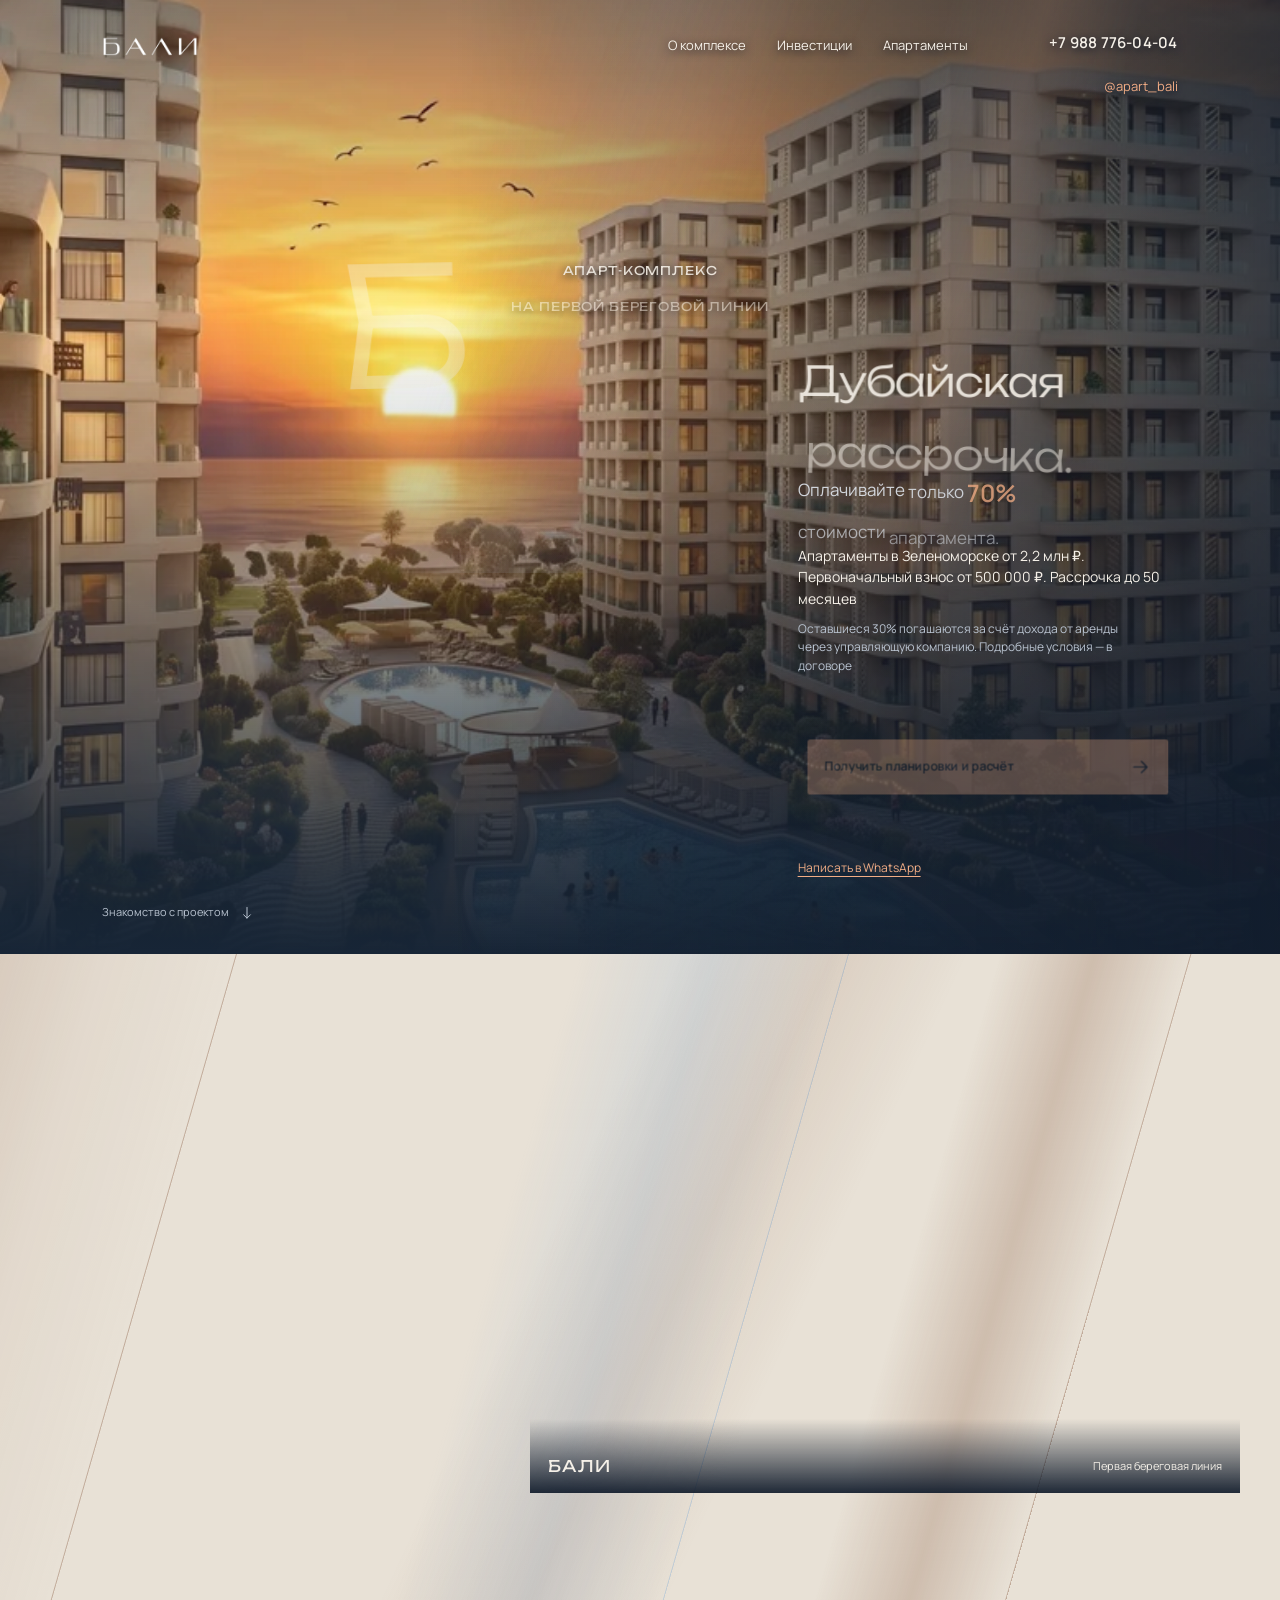
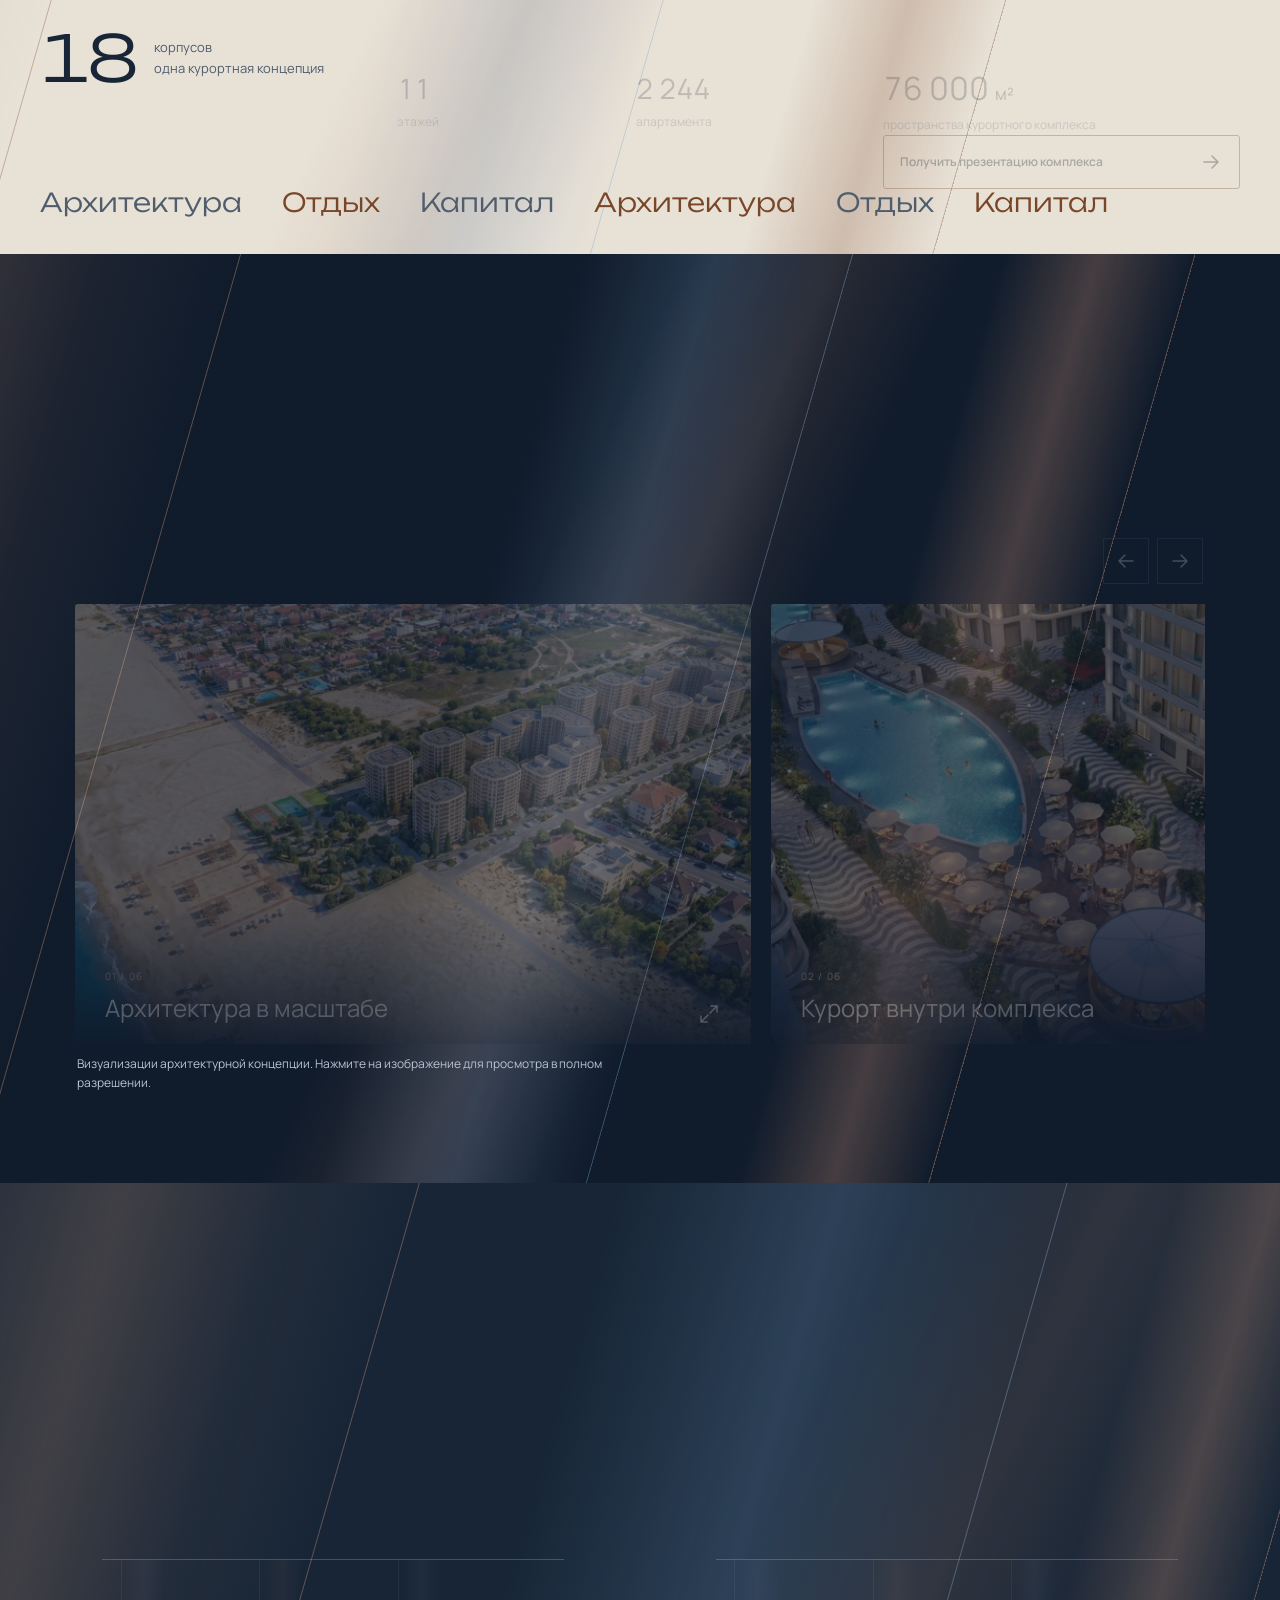
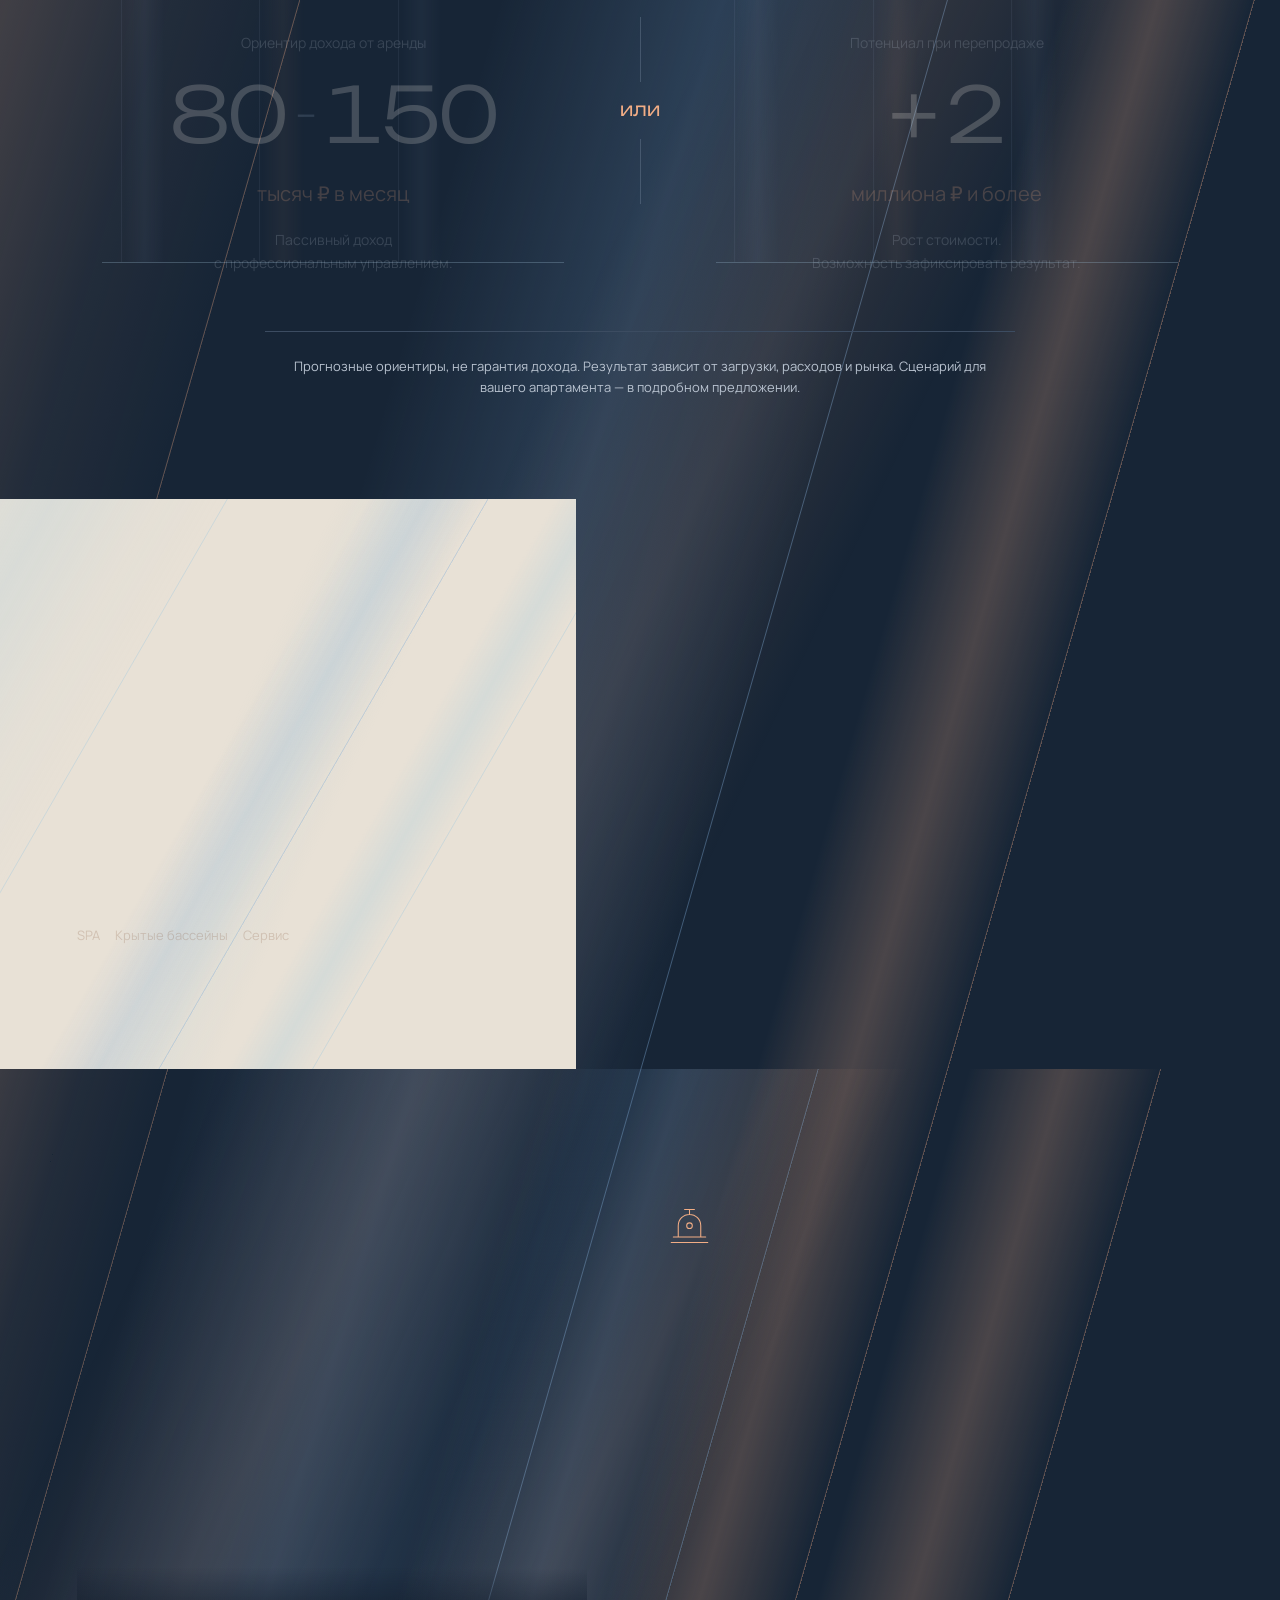
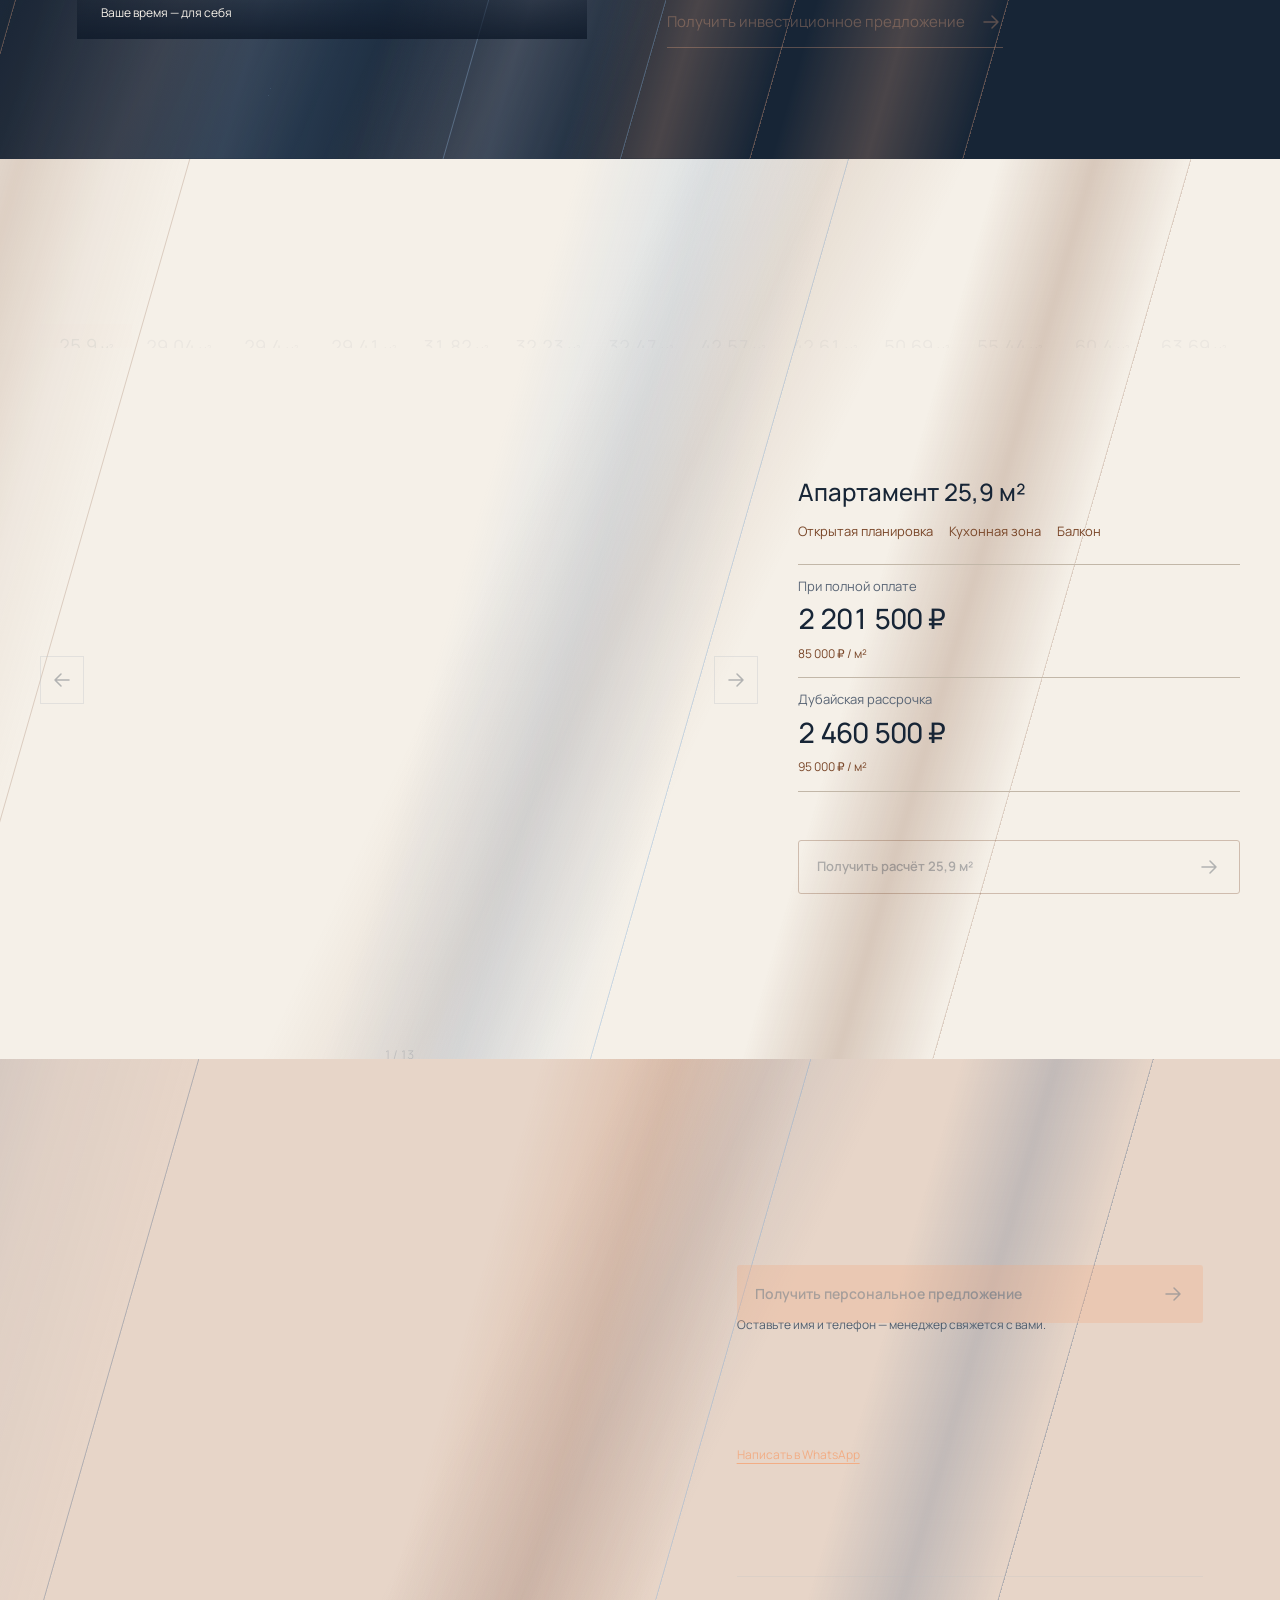
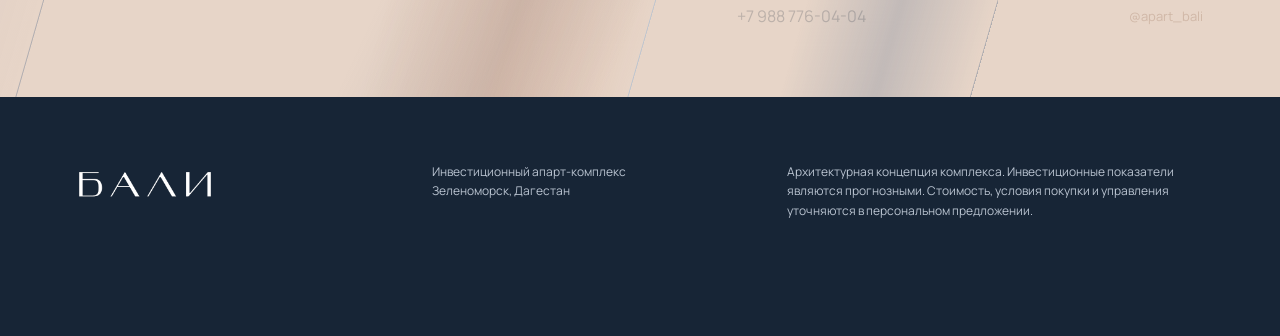
==== commit daf522dc: "Update BALI offer, primary lead forms and floor count" ====
--- a/index.html
+++ b/index.html
@@ -10,18 +10,18 @@
   <meta property="og:description" content="18 корпусов. Первая береговая линия. Дубайская рассрочка.">
   <meta property="og:image" content="https://apartcomplexbali.ru/assets/hero-wide.webp">
   <title>БАЛИ — инвестиционный апарт-комплекс</title>
-  <script src="motion-boot.js?v=20261101-admin1"></script>
-  <link rel="icon" href="favicon.svg?v=20261101-admin1" type="image/svg+xml">
+  <script src="motion-boot.js?v=20261111-corrections1"></script>
+  <link rel="icon" href="favicon.svg?v=20261111-corrections1" type="image/svg+xml">
   <link rel="preload" href="assets/hero.webp" as="image" fetchpriority="high">
   <link rel="stylesheet" href="fonts/fonts.css">
-  <link rel="stylesheet" href="styles.css?v=20261101-admin1">
-  <link rel="stylesheet" href="desktop.css?v=20261101-admin1">
+  <link rel="stylesheet" href="styles.css?v=20261111-corrections1">
+  <link rel="stylesheet" href="desktop.css?v=20261111-corrections1">
   <script defer src="vendor/gsap.min.js"></script>
   <script defer src="vendor/ScrollTrigger.min.js"></script>
   <script defer src="vendor/SplitText.min.js"></script>
   <script defer src="vendor/Flip.min.js"></script>
   <script defer src="vendor/Draggable.min.js"></script>
-  <script type="module" src="app.js?v=20261101-admin1"></script>
+  <script type="module" src="app.js?v=20261111-corrections1"></script>
 </head>
 <body>
   <a class="skip-link" href="#project">К информации о проекте</a>
@@ -53,9 +53,11 @@
         <div class="hero-offer">
           <h2>Дубайская<br>рассрочка.</h2>
           <p class="hero-benefit">Оплачивайте только <strong>70%</strong><br>стоимости апартамента.</p>
-          <a class="button button-sand" data-wa-context="installments" href="https://wa.me/79887760404?text=%D0%97%D0%B4%D1%80%D0%B0%D0%B2%D1%81%D1%82%D0%B2%D1%83%D0%B9%D1%82%D0%B5!%20%D0%98%D0%BD%D1%82%D0%B5%D1%80%D0%B5%D1%81%D1%83%D0%B5%D1%82%20%D0%B0%D0%BF%D0%B0%D1%80%D1%82-%D0%BA%D0%BE%D0%BC%D0%BF%D0%BB%D0%B5%D0%BA%D1%81%20%D0%91%D0%90%D0%9B%D0%98.%20%D0%A5%D0%BE%D1%87%D1%83%20%D0%BF%D0%BE%D0%BB%D1%83%D1%87%D0%B8%D1%82%D1%8C%20%D0%BF%D0%BE%D0%BB%D0%BD%D1%83%D1%8E%20%D0%B8%D0%BD%D1%84%D0%BE%D1%80%D0%BC%D0%B0%D1%86%D0%B8%D1%8E%20%D0%BF%D0%BE%20%D0%B4%D1%83%D0%B1%D0%B0%D0%B9%D1%81%D0%BA%D0%BE%D0%B9%20%D1%80%D0%B0%D1%81%D1%81%D1%80%D0%BE%D1%87%D0%BA%D0%B5%20%D0%B8%20%D0%BF%D0%BE%D0%B4%D1%80%D0%BE%D0%B1%D0%BD%D1%8B%D0%B5%20%D1%83%D1%81%D0%BB%D0%BE%D0%B2%D0%B8%D1%8F%20%D0%BF%D0%BE%D0%BA%D1%83%D0%BF%D0%BA%D0%B8." target="_blank" rel="noopener noreferrer"><span>Получить подробные условия</span><svg viewBox="0 0 24 24" aria-hidden="true"><path d="M5 12h14m-6-6 6 6-6 6"/></svg></a>
+          <p class="hero-terms">Апартаменты в Зеленоморске от 2,2 млн ₽. Первоначальный взнос от 500 000 ₽. Рассрочка до 50 месяцев</p>
+          <p class="hero-repayment">Оставшиеся 30% погашаются за счёт дохода от аренды через управляющую компанию. Подробные условия — в договоре</p>
+          <button class="button button-sand" type="button" data-lead-form="installments" aria-haspopup="dialog" aria-controls="lead-dialog"><span>Получить планировки и расчёт</span><svg viewBox="0 0 24 24" aria-hidden="true"><path d="M5 12h14m-6-6 6 6-6 6"/></svg></button>
           <p class="hero-capital">Ваш апартамент —<br>потенциал регулярного дохода.</p>
-          <button class="mobile-lead-link" type="button" data-lead-form="installments" aria-haspopup="dialog" aria-controls="lead-dialog">Или оставить заявку</button>
+          <a class="secondary-whatsapp" href="https://wa.me/79887760404?text=%D0%97%D0%B4%D1%80%D0%B0%D0%B2%D1%81%D1%82%D0%B2%D1%83%D0%B9%D1%82%D0%B5!%20%D0%98%D0%BD%D1%82%D0%B5%D1%80%D0%B5%D1%81%D1%83%D0%B5%D1%82%20%D0%B0%D0%BF%D0%B0%D1%80%D1%82-%D0%BA%D0%BE%D0%BC%D0%BF%D0%BB%D0%B5%D0%BA%D1%81%20%D0%91%D0%90%D0%9B%D0%98.%20%D0%A5%D0%BE%D1%87%D1%83%20%D0%BF%D0%BE%D0%BB%D1%83%D1%87%D0%B8%D1%82%D1%8C%20%D0%BF%D0%BE%D0%BB%D0%BD%D1%83%D1%8E%20%D0%B8%D0%BD%D1%84%D0%BE%D1%80%D0%BC%D0%B0%D1%86%D0%B8%D1%8E%20%D0%BF%D0%BE%20%D0%B4%D1%83%D0%B1%D0%B0%D0%B9%D1%81%D0%BA%D0%BE%D0%B9%20%D1%80%D0%B0%D1%81%D1%81%D1%80%D0%BE%D1%87%D0%BA%D0%B5%20%D0%B8%20%D0%BF%D0%BE%D0%B4%D1%80%D0%BE%D0%B1%D0%BD%D1%8B%D0%B5%20%D1%83%D1%81%D0%BB%D0%BE%D0%B2%D0%B8%D1%8F%20%D0%BF%D0%BE%D0%BA%D1%83%D0%BF%D0%BA%D0%B8." target="_blank" rel="noopener noreferrer">Написать в WhatsApp</a>
         </div>
         <a class="scroll-hint" href="#project" aria-label="Перейти к проекту"><span>Знакомство с проектом</span><svg viewBox="0 0 24 24" aria-hidden="true"><path d="M12 4v16m-5-5 5 5 5-5"/></svg></a>
       </section>
@@ -68,7 +70,7 @@
         <figure class="project-panorama"><div class="panorama-window"><img class="panorama-image" src="assets/media/overview-1280.webp" srcset="assets/media/overview-768.webp 768w, assets/media/overview-1280.webp 1280w, assets/media/overview-2048.webp 2048w, assets/media/overview.webp 2752w" sizes="(min-width: 768px) 48vw, 430px" width="2752" height="1536" loading="lazy" alt="Общий вид корпусов БАЛИ и собственной береговой линии"></div><div class="panorama-caption"><span>БАЛИ</span><span>Первая береговая линия</span></div></figure>
         <div class="project-facts section-pad">
           <div class="fact-main"><strong class="counter" data-value="18">18</strong><span>корпусов<br>одна курортная концепция</span></div>
-          <div class="fact-pair"><div><strong>8–12</strong><span>этажей</span></div><div><strong class="counter" data-value="2244">2 244</strong><span>апартамента</span></div></div>
+          <div class="fact-pair"><div><strong>11</strong><span>этажей</span></div><div><strong class="counter" data-value="2244">2 244</strong><span>апартамента</span></div></div>
           <div class="fact-area"><strong><span class="counter" data-value="76000">76 000</span> <small>м²</small></strong><span>пространства курортного комплекса</span></div>
           <p class="territory-copy">На территории — бассейны, парк, спортивные площадки и зоны отдыха. Пространство, в которое хочется возвращаться.</p>
           <a class="button button-outline project-whatsapp" data-wa-context="project" href="https://wa.me/79887760404?text=%D0%97%D0%B4%D1%80%D0%B0%D0%B2%D1%81%D1%82%D0%B2%D1%83%D0%B9%D1%82%D0%B5!%20%D0%A5%D0%BE%D1%87%D1%83%20%D1%83%D0%B7%D0%BD%D0%B0%D1%82%D1%8C%20%D0%BF%D0%BE%D0%B4%D1%80%D0%BE%D0%B1%D0%BD%D0%B5%D0%B5%20%D0%BE%D0%B1%20%D0%B0%D0%BF%D0%B0%D1%80%D1%82-%D0%BA%D0%BE%D0%BC%D0%BF%D0%BB%D0%B5%D0%BA%D1%81%D0%B5%20%D0%91%D0%90%D0%9B%D0%98%3A%20%D0%BA%D0%BE%D1%80%D0%BF%D1%83%D1%81%D0%B0%D1%85%2C%20%D0%B8%D0%BD%D1%84%D1%80%D0%B0%D1%81%D1%82%D1%80%D1%83%D0%BA%D1%82%D1%83%D1%80%D0%B5%2C%20%D1%81%D1%80%D0%BE%D0%BA%D0%B0%D1%85%20%D0%B8%20%D0%B4%D0%BE%D1%81%D1%82%D1%83%D0%BF%D0%BD%D1%8B%D1%85%20%D0%B0%D0%BF%D0%B0%D1%80%D1%82%D0%B0%D0%BC%D0%B5%D0%BD%D1%82%D0%B0%D1%85.%20%D0%9F%D1%80%D0%B8%D1%88%D0%BB%D0%B8%D1%82%D0%B5%2C%20%D0%BF%D0%BE%D0%B6%D0%B0%D0%BB%D1%83%D0%B9%D1%81%D1%82%D0%B0%2C%20%D0%BF%D1%80%D0%B5%D0%B7%D0%B5%D0%BD%D1%82%D0%B0%D1%86%D0%B8%D1%8E%20%D0%BF%D1%80%D0%BE%D0%B5%D0%BA%D1%82%D0%B0." target="_blank" rel="noopener noreferrer"><span>Получить презентацию комплекса</span><svg viewBox="0 0 24 24" aria-hidden="true"><path d="M5 12h14m-6-6 6 6-6 6"/></svg></a>
@@ -113,12 +115,13 @@
       <section class="contact section-pad" id="contact" aria-labelledby="contact-title">
         <div class="ambient-field ambient-contact" aria-hidden="true"><span></span><span></span><span></span><i></i></div>
         <div class="contact-heading"><h2 class="split-heading" id="contact-title">Узнайте потенциал<br>вашей инвестиции.</h2><p>Подробные условия дубайской рассрочки, стоимость апартамента и инвестиционный сценарий — в персональном предложении.</p></div>
-        <a class="button button-sand whatsapp-button" data-wa-context="general" href="https://wa.me/79887760404?text=%D0%97%D0%B4%D1%80%D0%B0%D0%B2%D1%81%D1%82%D0%B2%D1%83%D0%B9%D1%82%D0%B5!%20%D0%98%D0%BD%D1%82%D0%B5%D1%80%D0%B5%D1%81%D1%83%D0%B5%D1%82%20%D0%B0%D0%BF%D0%B0%D1%80%D1%82-%D0%BA%D0%BE%D0%BC%D0%BF%D0%BB%D0%B5%D0%BA%D1%81%20%D0%91%D0%90%D0%9B%D0%98.%20%D0%9F%D1%80%D0%B8%D1%88%D0%BB%D0%B8%D1%82%D0%B5%2C%20%D0%BF%D0%BE%D0%B6%D0%B0%D0%BB%D1%83%D0%B9%D1%81%D1%82%D0%B0%2C%20%D0%BF%D0%BE%D0%B4%D1%80%D0%BE%D0%B1%D0%BD%D0%BE%D0%B5%20%D0%BF%D1%80%D0%B5%D0%B4%D0%BB%D0%BE%D0%B6%D0%B5%D0%BD%D0%B8%D0%B5%3A%20%D0%B2%D0%B0%D1%80%D0%B8%D0%B0%D0%BD%D1%82%D1%8B%20%D0%B0%D0%BF%D0%B0%D1%80%D1%82%D0%B0%D0%BC%D0%B5%D0%BD%D1%82%D0%BE%D0%B2%2C%20%D1%81%D1%82%D0%BE%D0%B8%D0%BC%D0%BE%D1%81%D1%82%D1%8C%20%D0%B8%20%D1%83%D1%81%D0%BB%D0%BE%D0%B2%D0%B8%D1%8F%20%D0%BF%D0%BE%D0%BA%D1%83%D0%BF%D0%BA%D0%B8." target="_blank" rel="noopener noreferrer"><svg viewBox="0 0 24 24" aria-hidden="true"><path d="M20 11.5a8 8 0 0 1-8 8c-1.4 0-2.6-.3-3.8-.9L4 20l1.4-4.2A8 8 0 1 1 20 11.5Z"/><path d="M9 8c0 3 2 5 5 6"/></svg><span>Получить персональное предложение</span><svg viewBox="0 0 24 24" aria-hidden="true"><path d="M5 12h14m-6-6 6 6-6 6"/></svg></a>
-        <p class="contact-hint"><span class="mobile-copy">Откроется WhatsApp с готовым сообщением.<br>Останется только нажать «Отправить».</span><span class="desktop-copy">Оставьте имя и телефон — менеджер свяжется с вами.</span></p>
+        <button class="button button-sand whatsapp-button" type="button" data-lead-form="general" aria-haspopup="dialog" aria-controls="lead-dialog"><span>Получить персональное предложение</span><svg viewBox="0 0 24 24" aria-hidden="true"><path d="M5 12h14m-6-6 6 6-6 6"/></svg></button>
+        <p class="contact-hint"><span class="desktop-copy">Оставьте имя и телефон — менеджер свяжется с вами.</span></p>
+        <a class="secondary-whatsapp" href="https://wa.me/79887760404?text=%D0%97%D0%B4%D1%80%D0%B0%D0%B2%D1%81%D1%82%D0%B2%D1%83%D0%B9%D1%82%D0%B5!%20%D0%98%D0%BD%D1%82%D0%B5%D1%80%D0%B5%D1%81%D1%83%D0%B5%D1%82%20%D0%B0%D0%BF%D0%B0%D1%80%D1%82-%D0%BA%D0%BE%D0%BC%D0%BF%D0%BB%D0%B5%D0%BA%D1%81%20%D0%91%D0%90%D0%9B%D0%98.%20%D0%9F%D1%80%D0%B8%D1%88%D0%BB%D0%B8%D1%82%D0%B5%2C%20%D0%BF%D0%BE%D0%B6%D0%B0%D0%BB%D1%83%D0%B9%D1%81%D1%82%D0%B0%2C%20%D0%BF%D0%BE%D0%B4%D1%80%D0%BE%D0%B1%D0%BD%D0%BE%D0%B5%20%D0%BF%D1%80%D0%B5%D0%B4%D0%BB%D0%BE%D0%B6%D0%B5%D0%BD%D0%B8%D0%B5%3A%20%D0%B2%D0%B0%D1%80%D0%B8%D0%B0%D0%BD%D1%82%D1%8B%20%D0%B0%D0%BF%D0%B0%D1%80%D1%82%D0%B0%D0%BC%D0%B5%D0%BD%D1%82%D0%BE%D0%B2%2C%20%D1%81%D1%82%D0%BE%D0%B8%D0%BC%D0%BE%D1%81%D1%82%D1%8C%20%D0%B8%20%D1%83%D1%81%D0%BB%D0%BE%D0%B2%D0%B8%D1%8F%20%D0%BF%D0%BE%D0%BA%D1%83%D0%BF%D0%BA%D0%B8." target="_blank" rel="noopener noreferrer">Написать в WhatsApp</a>
         <div class="contact-direct"><a href="tel:+79887760404">+7 988 776-04-04</a><a href="https://www.instagram.com/apart_bali/" target="_blank" rel="noopener noreferrer">@apart_bali</a></div>
       </section>
     </main>
-    <footer class="site-footer section-pad"><a class="brand" href="#home" aria-label="БАЛИ — в начало"><img src="assets/wordmark.webp" alt="БАЛИ" width="136" height="29"></a><p>Инвестиционный апарт-комплекс<br>Зеленоморск, Дагестан</p><button class="mobile-lead-link" type="button" data-lead-form="general" aria-haspopup="dialog" aria-controls="lead-dialog">Оставить заявку</button><p class="footer-note">Архитектурная концепция комплекса. Инвестиционные показатели являются прогнозными. Стоимость, условия покупки и управления уточняются в персональном предложении.</p></footer>
+    <footer class="site-footer section-pad"><a class="brand" href="#home" aria-label="БАЛИ — в начало"><img src="assets/wordmark.webp" alt="БАЛИ" width="136" height="29"></a><p>Инвестиционный апарт-комплекс<br>Зеленоморск, Дагестан</p><p class="footer-note">Архитектурная концепция комплекса. Инвестиционные показатели являются прогнозными. Стоимость, условия покупки и управления уточняются в персональном предложении.</p></footer>
     <div class="sticky-cta" hidden><a class="button button-sand" data-wa-context="project" href="https://wa.me/79887760404?text=%D0%97%D0%B4%D1%80%D0%B0%D0%B2%D1%81%D1%82%D0%B2%D1%83%D0%B9%D1%82%D0%B5!%20%D0%A5%D0%BE%D1%87%D1%83%20%D1%83%D0%B7%D0%BD%D0%B0%D1%82%D1%8C%20%D0%BF%D0%BE%D0%B4%D1%80%D0%BE%D0%B1%D0%BD%D0%B5%D0%B5%20%D0%BE%D0%B1%20%D0%B0%D0%BF%D0%B0%D1%80%D1%82-%D0%BA%D0%BE%D0%BC%D0%BF%D0%BB%D0%B5%D0%BA%D1%81%D0%B5%20%D0%91%D0%90%D0%9B%D0%98%3A%20%D0%BA%D0%BE%D1%80%D0%BF%D1%83%D1%81%D0%B0%D1%85%2C%20%D0%B8%D0%BD%D1%84%D1%80%D0%B0%D1%81%D1%82%D1%80%D1%83%D0%BA%D1%82%D1%83%D1%80%D0%B5%2C%20%D1%81%D1%80%D0%BE%D0%BA%D0%B0%D1%85%20%D0%B8%20%D0%B4%D0%BE%D1%81%D1%82%D1%83%D0%BF%D0%BD%D1%8B%D1%85%20%D0%B0%D0%BF%D0%B0%D1%80%D1%82%D0%B0%D0%BC%D0%B5%D0%BD%D1%82%D0%B0%D1%85.%20%D0%9F%D1%80%D0%B8%D1%88%D0%BB%D0%B8%D1%82%D0%B5%2C%20%D0%BF%D0%BE%D0%B6%D0%B0%D0%BB%D1%83%D0%B9%D1%81%D1%82%D0%B0%2C%20%D0%BF%D1%80%D0%B5%D0%B7%D0%B5%D0%BD%D1%82%D0%B0%D1%86%D0%B8%D1%8E%20%D0%BF%D1%80%D0%BE%D0%B5%D0%BA%D1%82%D0%B0." target="_blank" rel="noopener noreferrer"><span>Получить подробные условия</span><svg viewBox="0 0 24 24" aria-hidden="true"><path d="M5 12h14m-6-6 6 6-6 6"/></svg></a></div>
   </div>
   <dialog id="navigation-dialog" class="navigation-dialog" aria-labelledby="navigation-title"><div class="dialog-top"><img class="dialog-logo" src="assets/wordmark.webp" width="88" height="19" alt="БАЛИ"><button class="icon-button dialog-close" type="button" aria-label="Закрыть меню"><svg viewBox="0 0 24 24" aria-hidden="true"><path d="m6 6 12 12M18 6 6 18"/></svg></button></div><h2 id="navigation-title">Проект с перспективой.</h2><nav aria-label="Разделы сайта"><a href="#project">Апарт-комплекс<svg viewBox="0 0 24 24" aria-hidden="true"><path d="m8 5 7 7-7 7"/></svg></a><a href="#gallery">Рендеры проекта<svg viewBox="0 0 24 24" aria-hidden="true"><path d="m8 5 7 7-7 7"/></svg></a><a href="#investment">Инвестиционный потенциал<svg viewBox="0 0 24 24" aria-hidden="true"><path d="m8 5 7 7-7 7"/></svg></a><a href="#apartments">Апартаменты<svg viewBox="0 0 24 24" aria-hidden="true"><path d="m8 5 7 7-7 7"/></svg></a><a href="#contact">Подробные условия<svg viewBox="0 0 24 24" aria-hidden="true"><path d="m8 5 7 7-7 7"/></svg></a></nav></dialog>
--- a/styles.css
+++ b/styles.css
@@ -213,5 +213,12 @@
 }
 
 /* Additional mobile capture; primary actions keep native WhatsApp. */
+.hero-terms:empty,.hero-repayment:empty{display:none}
+.hero-terms{margin-top:12px;font-size:14px;line-height:1.55;color:var(--paper);max-width:42ch}
+.hero-repayment{margin-top:10px;font-size:12px;line-height:1.55;color:var(--sage);max-width:48ch}
+.secondary-whatsapp{display:inline-flex;align-items:center;min-height:44px;font-size:12px;text-decoration:underline;text-underline-offset:4px;color:var(--apricot)}
+.contact-hint .desktop-copy{display:inline}
 .mobile-lead-link{display:none}
 @media(max-width:767px){.mobile-lead-link{display:inline-flex;align-items:center;justify-content:center;min-height:44px;padding:8px 12px;border:0;background:none;color:inherit;font:inherit;font-size:12px;text-decoration:underline;text-underline-offset:4px;cursor:pointer}.hero-offer .mobile-lead-link{padding-block:4px;min-height:36px}.site-footer .mobile-lead-link{justify-self:start;padding-left:0}}
+
+.admin-entry{margin:0;min-height:100svh;display:grid;place-items:center;padding:32px;background:#f5f0e8;color:#172536;font-family:Manrope,sans-serif}.admin-entry main{max-width:640px}.admin-entry h1{font-size:28px;margin-bottom:20px}.admin-entry p{line-height:1.6;margin-bottom:20px}.admin-entry a{color:#794628;text-decoration:underline;text-underline-offset:4px}
--- a/desktop.css
+++ b/desktop.css
@@ -18,7 +18,7 @@
  .header-actions{display:none}
  .hero{height:clamp(790px,100svh,1000px);min-height:790px;padding:380px var(--gutter) 60px;display:flex;justify-content:flex-end}
  .hero-scene{inset:0;aspect-ratio:auto;height:100%}.hero-backdrop,.hero-foreground{object-fit:cover}
- .hero-foreground{mask-image:url(assets/facade-wide-mask.svg?v=20261101-admin1);-webkit-mask-image:url(assets/facade-wide-mask.svg?v=20261101-admin1);mask-size:cover;-webkit-mask-size:cover;mask-position:center;-webkit-mask-position:center;pointer-events:none}
+ .hero-foreground{mask-image:url(assets/facade-wide-mask.svg?v=20261111-corrections1);-webkit-mask-image:url(assets/facade-wide-mask.svg?v=20261111-corrections1);mask-size:cover;-webkit-mask-size:cover;mask-position:center;-webkit-mask-position:center;pointer-events:none}
  .hero-brand{top:78px;left:50%;width:70%;margin-left:-35%;text-align:center;pointer-events:auto}
  .hero-brand>img{display:none}.desktop-wordmark{display:flex;justify-content:center;gap:.06em;font:300 clamp(105px,13vw,250px)/1.1 Unbounded,sans-serif;letter-spacing:-.025em;color:#fff9ec;white-space:nowrap}
  .desktop-wordmark>span{display:inline-block;will-change:transform}
@@ -104,7 +104,7 @@
  .site-shell{--content-gutter:max(40px,calc((100% - 1320px)/2));--hero-gutter:max(clamp(56px,8vw,160px),calc((100% - 1240px)/2))}
  .site-header{padding-inline:var(--hero-gutter)}.header-contacts{right:var(--hero-gutter)}
  .desktop-navigation{gap:clamp(20px,2.4vw,40px);padding-right:210px}
- .hero{height:100svh;min-height:640px;padding:clamp(300px,39svh,390px) var(--hero-gutter) 64px}
+ .hero{height:auto;min-height:max(640px,100svh);padding:clamp(300px,39svh,390px) var(--hero-gutter) 64px}
  .hero-offer{width:380px;max-width:45%}.hero-offer h2{font-size:clamp(36px,3.2vw,48px)}
  .hero-investment{left:var(--hero-gutter);bottom:104px;font-size:clamp(20px,1.7vw,28px)}
  .hero .scroll-hint{left:var(--hero-gutter);bottom:20px}
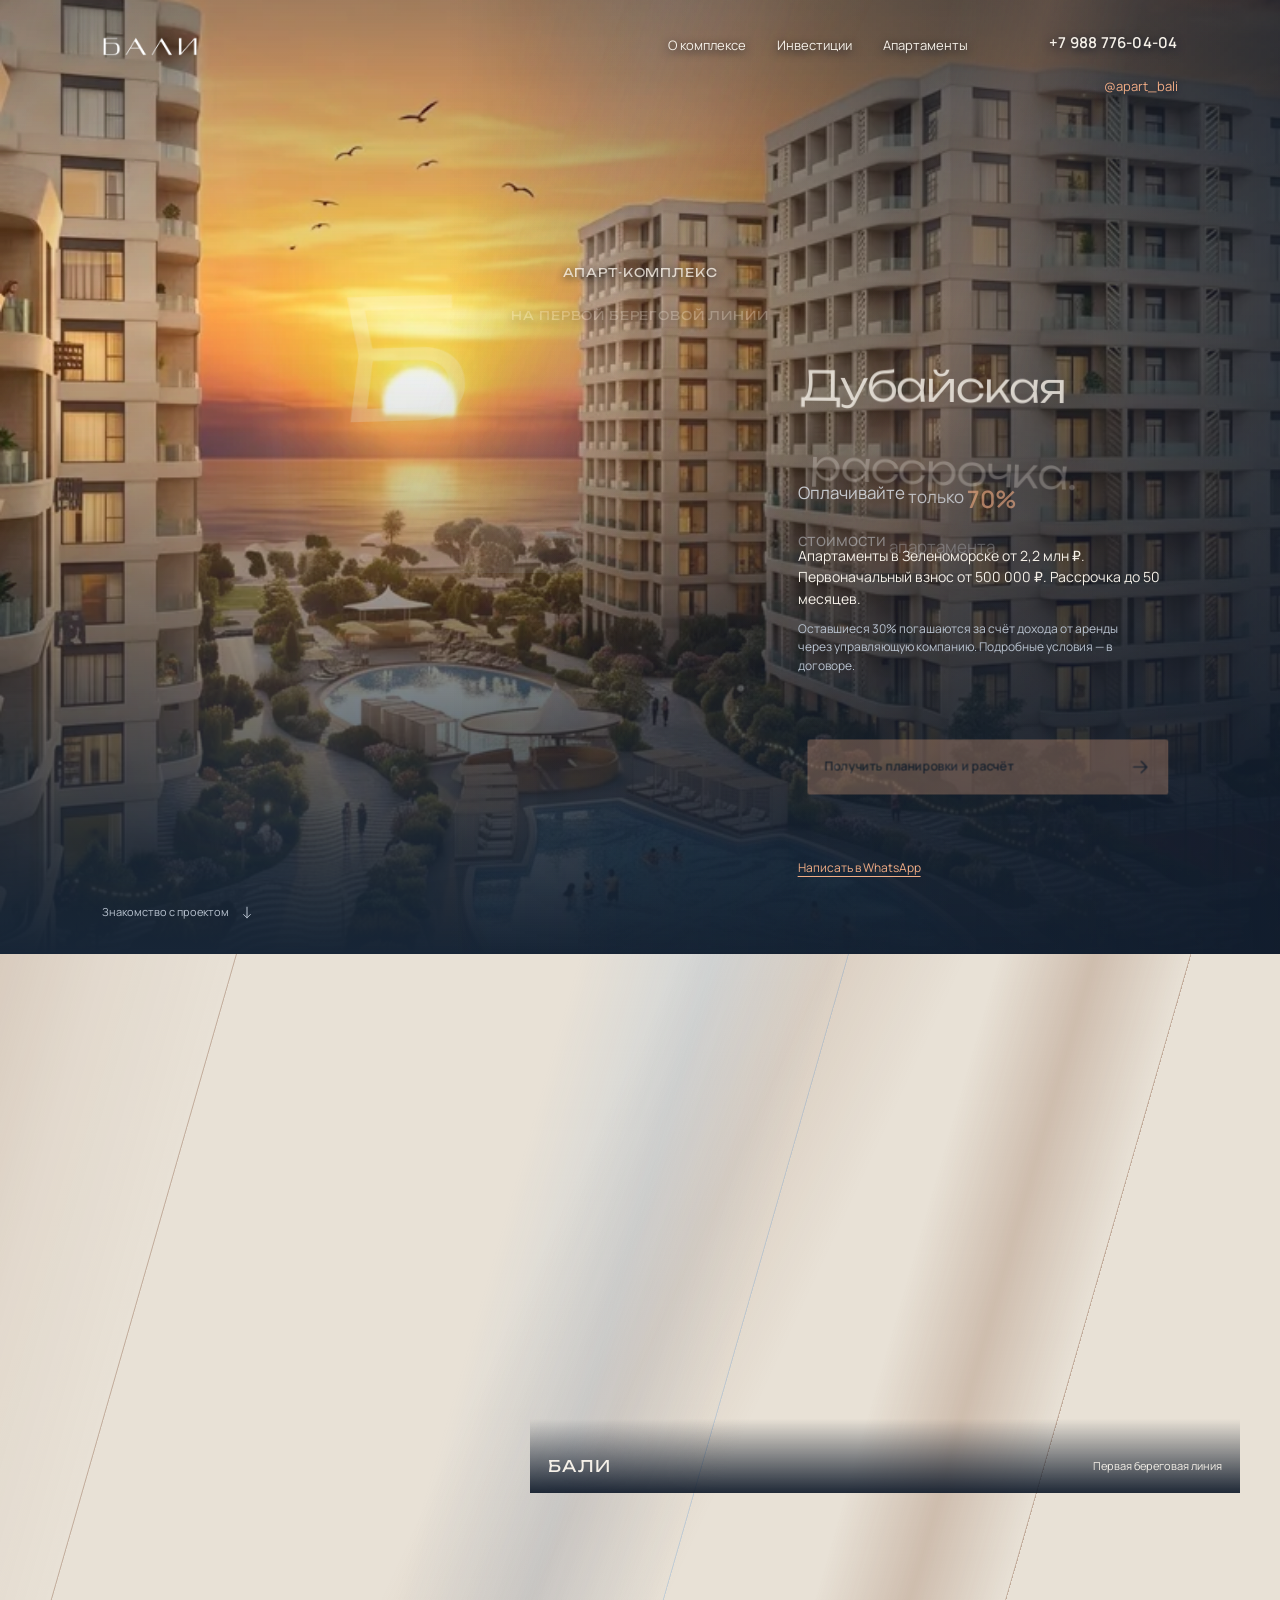
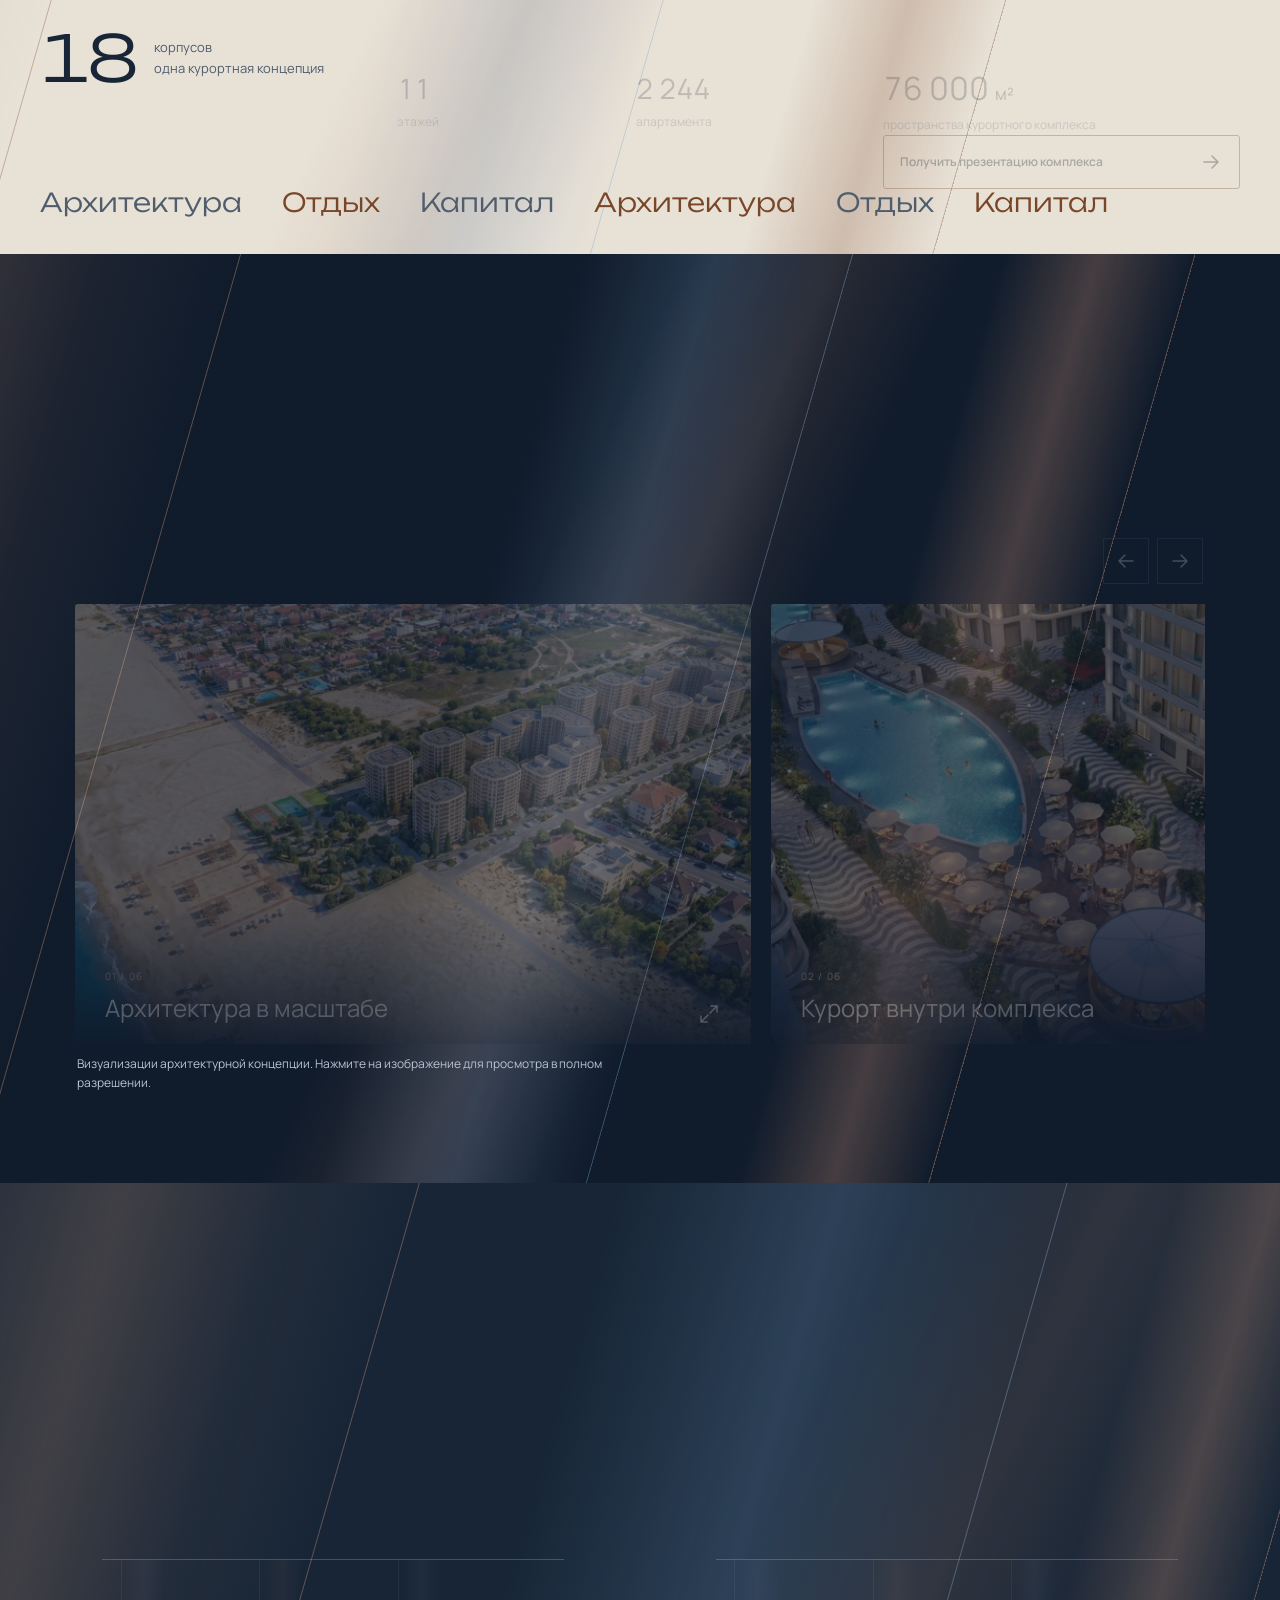
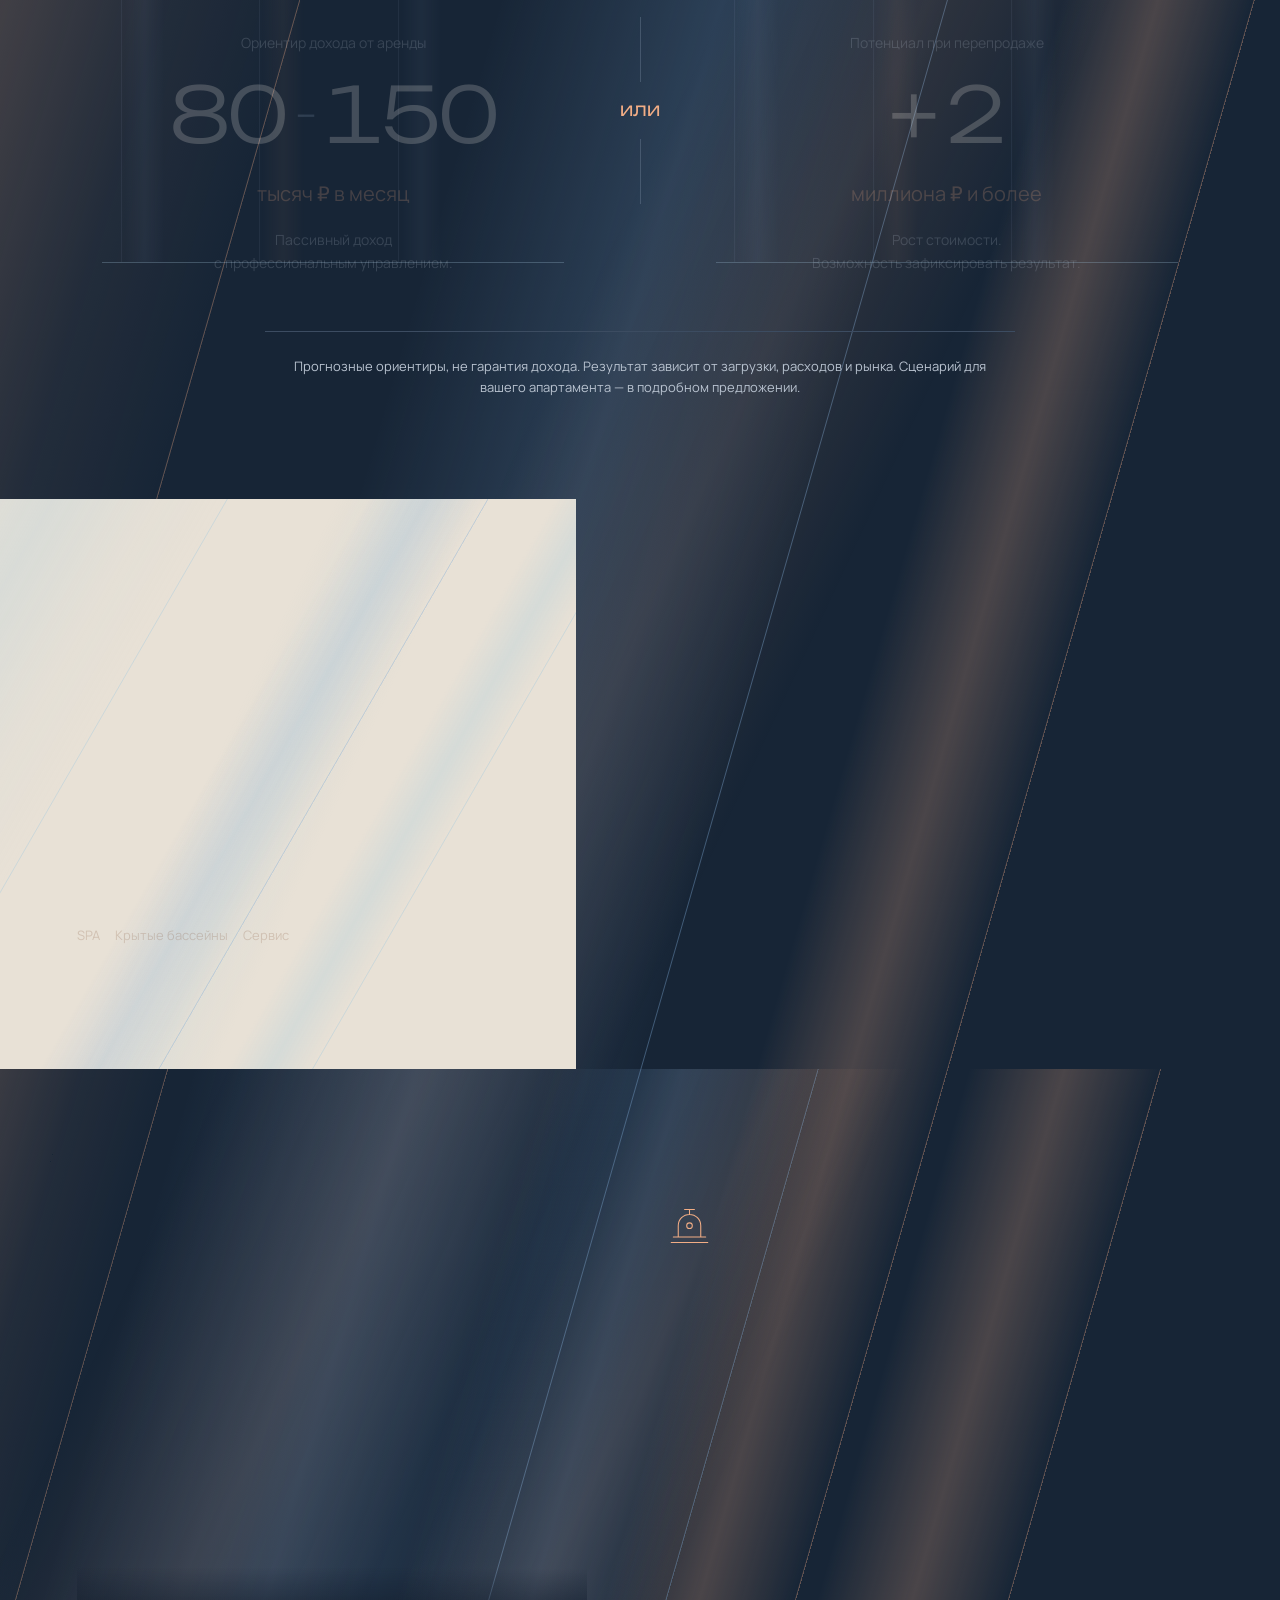
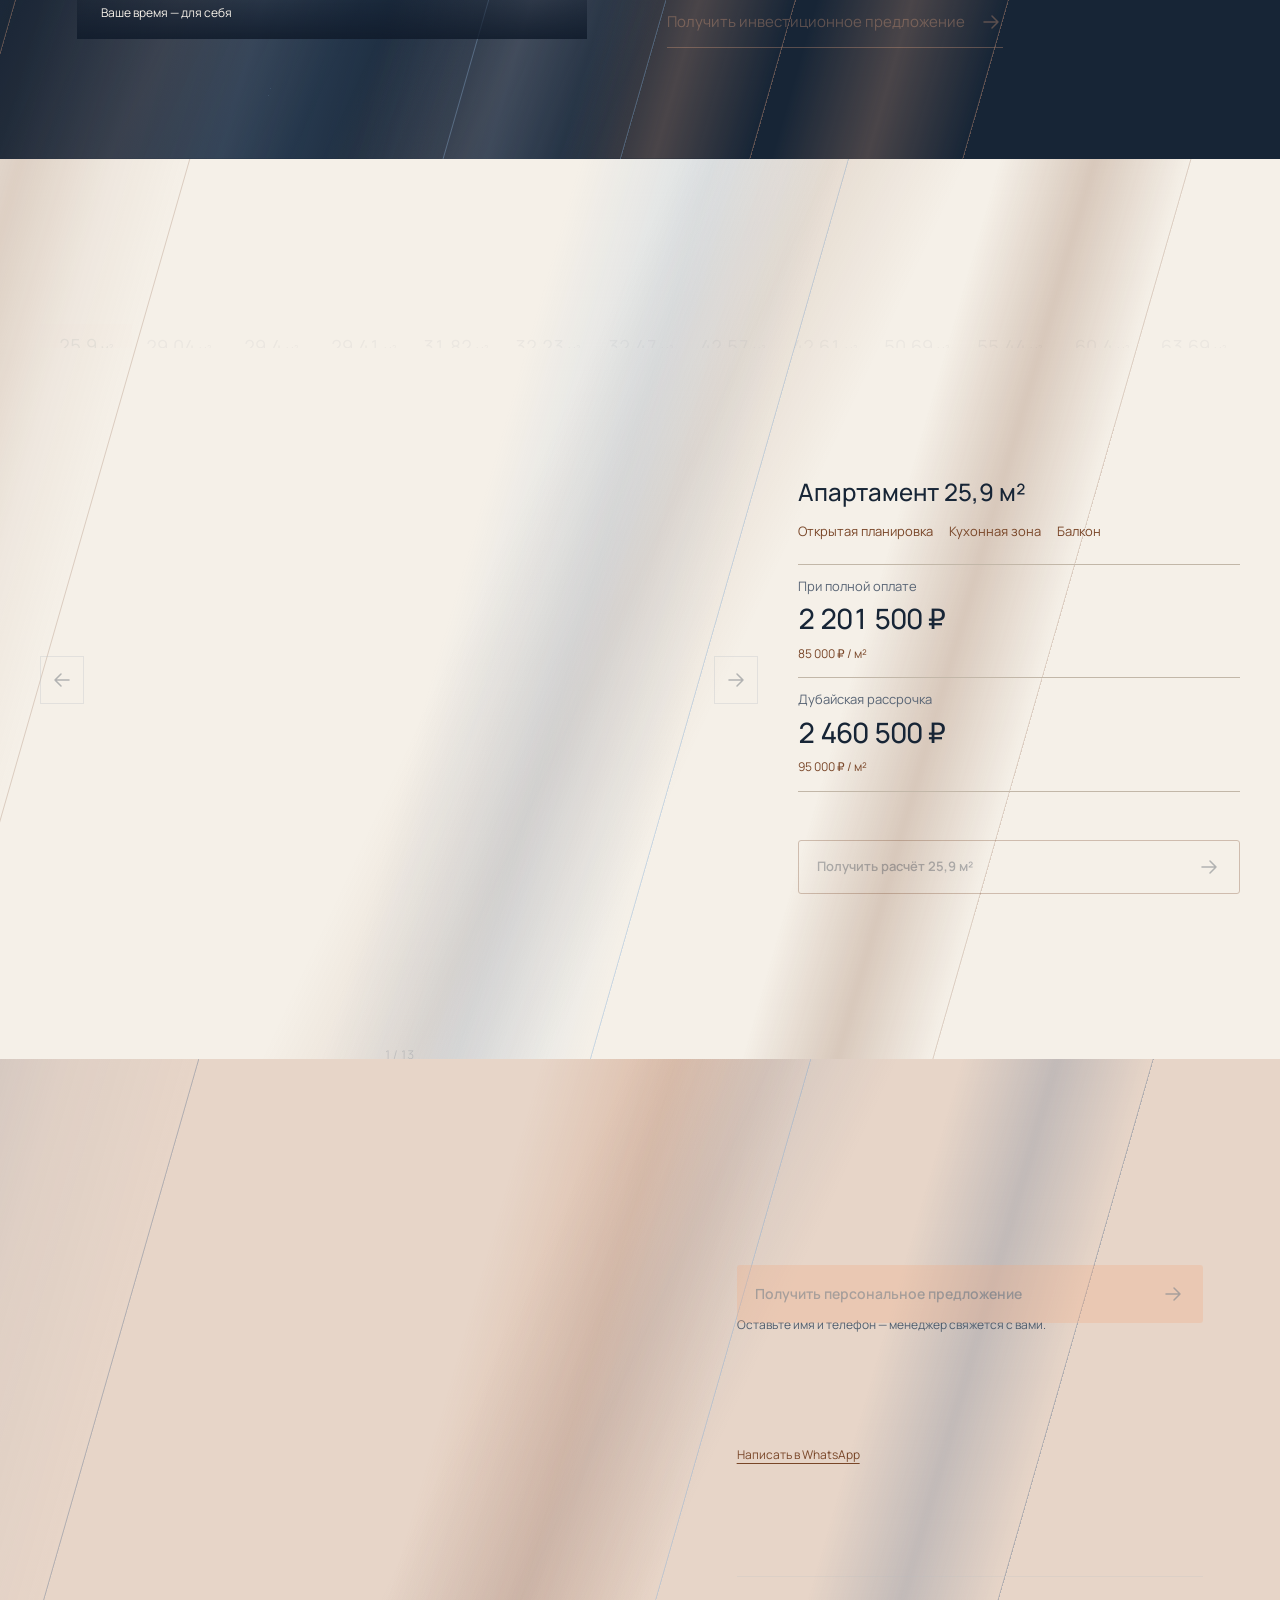
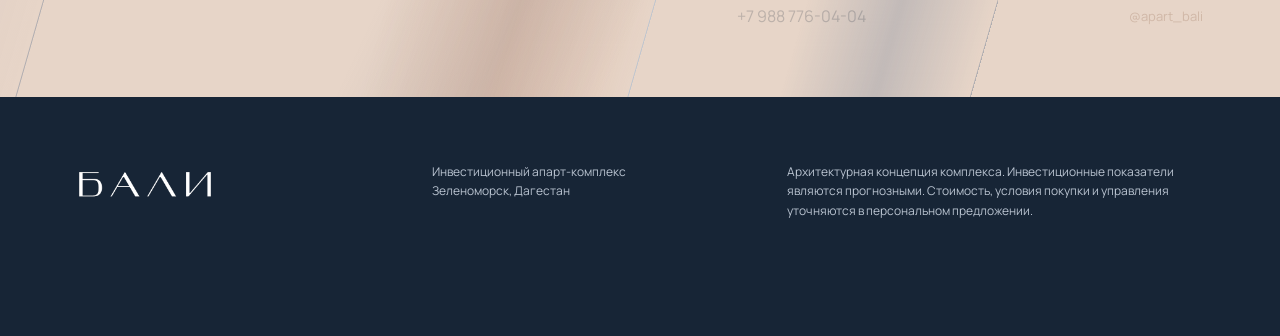
==== commit b324a3e2: "Fix lead cancellation and secondary WhatsApp contrast" ====
--- a/index.html
+++ b/index.html
@@ -10,18 +10,18 @@
   <meta property="og:description" content="18 корпусов. Первая береговая линия. Дубайская рассрочка.">
   <meta property="og:image" content="https://apartcomplexbali.ru/assets/hero-wide.webp">
   <title>БАЛИ — инвестиционный апарт-комплекс</title>
-  <script src="motion-boot.js?v=20261111-corrections1"></script>
-  <link rel="icon" href="favicon.svg?v=20261111-corrections1" type="image/svg+xml">
+  <script src="motion-boot.js?v=20261111-review1"></script>
+  <link rel="icon" href="favicon.svg?v=20261111-review1" type="image/svg+xml">
   <link rel="preload" href="assets/hero.webp" as="image" fetchpriority="high">
   <link rel="stylesheet" href="fonts/fonts.css">
-  <link rel="stylesheet" href="styles.css?v=20261111-corrections1">
-  <link rel="stylesheet" href="desktop.css?v=20261111-corrections1">
+  <link rel="stylesheet" href="styles.css?v=20261111-review1">
+  <link rel="stylesheet" href="desktop.css?v=20261111-review1">
   <script defer src="vendor/gsap.min.js"></script>
   <script defer src="vendor/ScrollTrigger.min.js"></script>
   <script defer src="vendor/SplitText.min.js"></script>
   <script defer src="vendor/Flip.min.js"></script>
   <script defer src="vendor/Draggable.min.js"></script>
-  <script type="module" src="app.js?v=20261111-corrections1"></script>
+  <script type="module" src="app.js?v=20261111-review1"></script>
 </head>
 <body>
   <a class="skip-link" href="#project">К информации о проекте</a>
@@ -53,8 +53,8 @@
         <div class="hero-offer">
           <h2>Дубайская<br>рассрочка.</h2>
           <p class="hero-benefit">Оплачивайте только <strong>70%</strong><br>стоимости апартамента.</p>
-          <p class="hero-terms">Апартаменты в Зеленоморске от 2,2 млн ₽. Первоначальный взнос от 500 000 ₽. Рассрочка до 50 месяцев</p>
-          <p class="hero-repayment">Оставшиеся 30% погашаются за счёт дохода от аренды через управляющую компанию. Подробные условия — в договоре</p>
+          <p class="hero-terms">Апартаменты в Зеленоморске от 2,2 млн ₽. Первоначальный взнос от 500 000 ₽. Рассрочка до 50 месяцев.</p>
+          <p class="hero-repayment">Оставшиеся 30% погашаются за счёт дохода от аренды через управляющую компанию. Подробные условия — в договоре.</p>
           <button class="button button-sand" type="button" data-lead-form="installments" aria-haspopup="dialog" aria-controls="lead-dialog"><span>Получить планировки и расчёт</span><svg viewBox="0 0 24 24" aria-hidden="true"><path d="M5 12h14m-6-6 6 6-6 6"/></svg></button>
           <p class="hero-capital">Ваш апартамент —<br>потенциал регулярного дохода.</p>
           <a class="secondary-whatsapp" href="https://wa.me/79887760404?text=%D0%97%D0%B4%D1%80%D0%B0%D0%B2%D1%81%D1%82%D0%B2%D1%83%D0%B9%D1%82%D0%B5!%20%D0%98%D0%BD%D1%82%D0%B5%D1%80%D0%B5%D1%81%D1%83%D0%B5%D1%82%20%D0%B0%D0%BF%D0%B0%D1%80%D1%82-%D0%BA%D0%BE%D0%BC%D0%BF%D0%BB%D0%B5%D0%BA%D1%81%20%D0%91%D0%90%D0%9B%D0%98.%20%D0%A5%D0%BE%D1%87%D1%83%20%D0%BF%D0%BE%D0%BB%D1%83%D1%87%D0%B8%D1%82%D1%8C%20%D0%BF%D0%BE%D0%BB%D0%BD%D1%83%D1%8E%20%D0%B8%D0%BD%D1%84%D0%BE%D1%80%D0%BC%D0%B0%D1%86%D0%B8%D1%8E%20%D0%BF%D0%BE%20%D0%B4%D1%83%D0%B1%D0%B0%D0%B9%D1%81%D0%BA%D0%BE%D0%B9%20%D1%80%D0%B0%D1%81%D1%81%D1%80%D0%BE%D1%87%D0%BA%D0%B5%20%D0%B8%20%D0%BF%D0%BE%D0%B4%D1%80%D0%BE%D0%B1%D0%BD%D1%8B%D0%B5%20%D1%83%D1%81%D0%BB%D0%BE%D0%B2%D0%B8%D1%8F%20%D0%BF%D0%BE%D0%BA%D1%83%D0%BF%D0%BA%D0%B8." target="_blank" rel="noopener noreferrer">Написать в WhatsApp</a>
--- a/styles.css
+++ b/styles.css
@@ -217,8 +217,7 @@
 .hero-terms{margin-top:12px;font-size:14px;line-height:1.55;color:var(--paper);max-width:42ch}
 .hero-repayment{margin-top:10px;font-size:12px;line-height:1.55;color:var(--sage);max-width:48ch}
 .secondary-whatsapp{display:inline-flex;align-items:center;min-height:44px;font-size:12px;text-decoration:underline;text-underline-offset:4px;color:var(--apricot)}
+.contact .secondary-whatsapp{color:var(--copper)}
 .contact-hint .desktop-copy{display:inline}
-.mobile-lead-link{display:none}
-@media(max-width:767px){.mobile-lead-link{display:inline-flex;align-items:center;justify-content:center;min-height:44px;padding:8px 12px;border:0;background:none;color:inherit;font:inherit;font-size:12px;text-decoration:underline;text-underline-offset:4px;cursor:pointer}.hero-offer .mobile-lead-link{padding-block:4px;min-height:36px}.site-footer .mobile-lead-link{justify-self:start;padding-left:0}}
 
 .admin-entry{margin:0;min-height:100svh;display:grid;place-items:center;padding:32px;background:#f5f0e8;color:#172536;font-family:Manrope,sans-serif}.admin-entry main{max-width:640px}.admin-entry h1{font-size:28px;margin-bottom:20px}.admin-entry p{line-height:1.6;margin-bottom:20px}.admin-entry a{color:#794628;text-decoration:underline;text-underline-offset:4px}
--- a/desktop.css
+++ b/desktop.css
@@ -18,7 +18,7 @@
  .header-actions{display:none}
  .hero{height:clamp(790px,100svh,1000px);min-height:790px;padding:380px var(--gutter) 60px;display:flex;justify-content:flex-end}
  .hero-scene{inset:0;aspect-ratio:auto;height:100%}.hero-backdrop,.hero-foreground{object-fit:cover}
- .hero-foreground{mask-image:url(assets/facade-wide-mask.svg?v=20261111-corrections1);-webkit-mask-image:url(assets/facade-wide-mask.svg?v=20261111-corrections1);mask-size:cover;-webkit-mask-size:cover;mask-position:center;-webkit-mask-position:center;pointer-events:none}
+ .hero-foreground{mask-image:url(assets/facade-wide-mask.svg?v=20261111-review1);-webkit-mask-image:url(assets/facade-wide-mask.svg?v=20261111-review1);mask-size:cover;-webkit-mask-size:cover;mask-position:center;-webkit-mask-position:center;pointer-events:none}
  .hero-brand{top:78px;left:50%;width:70%;margin-left:-35%;text-align:center;pointer-events:auto}
  .hero-brand>img{display:none}.desktop-wordmark{display:flex;justify-content:center;gap:.06em;font:300 clamp(105px,13vw,250px)/1.1 Unbounded,sans-serif;letter-spacing:-.025em;color:#fff9ec;white-space:nowrap}
  .desktop-wordmark>span{display:inline-block;will-change:transform}
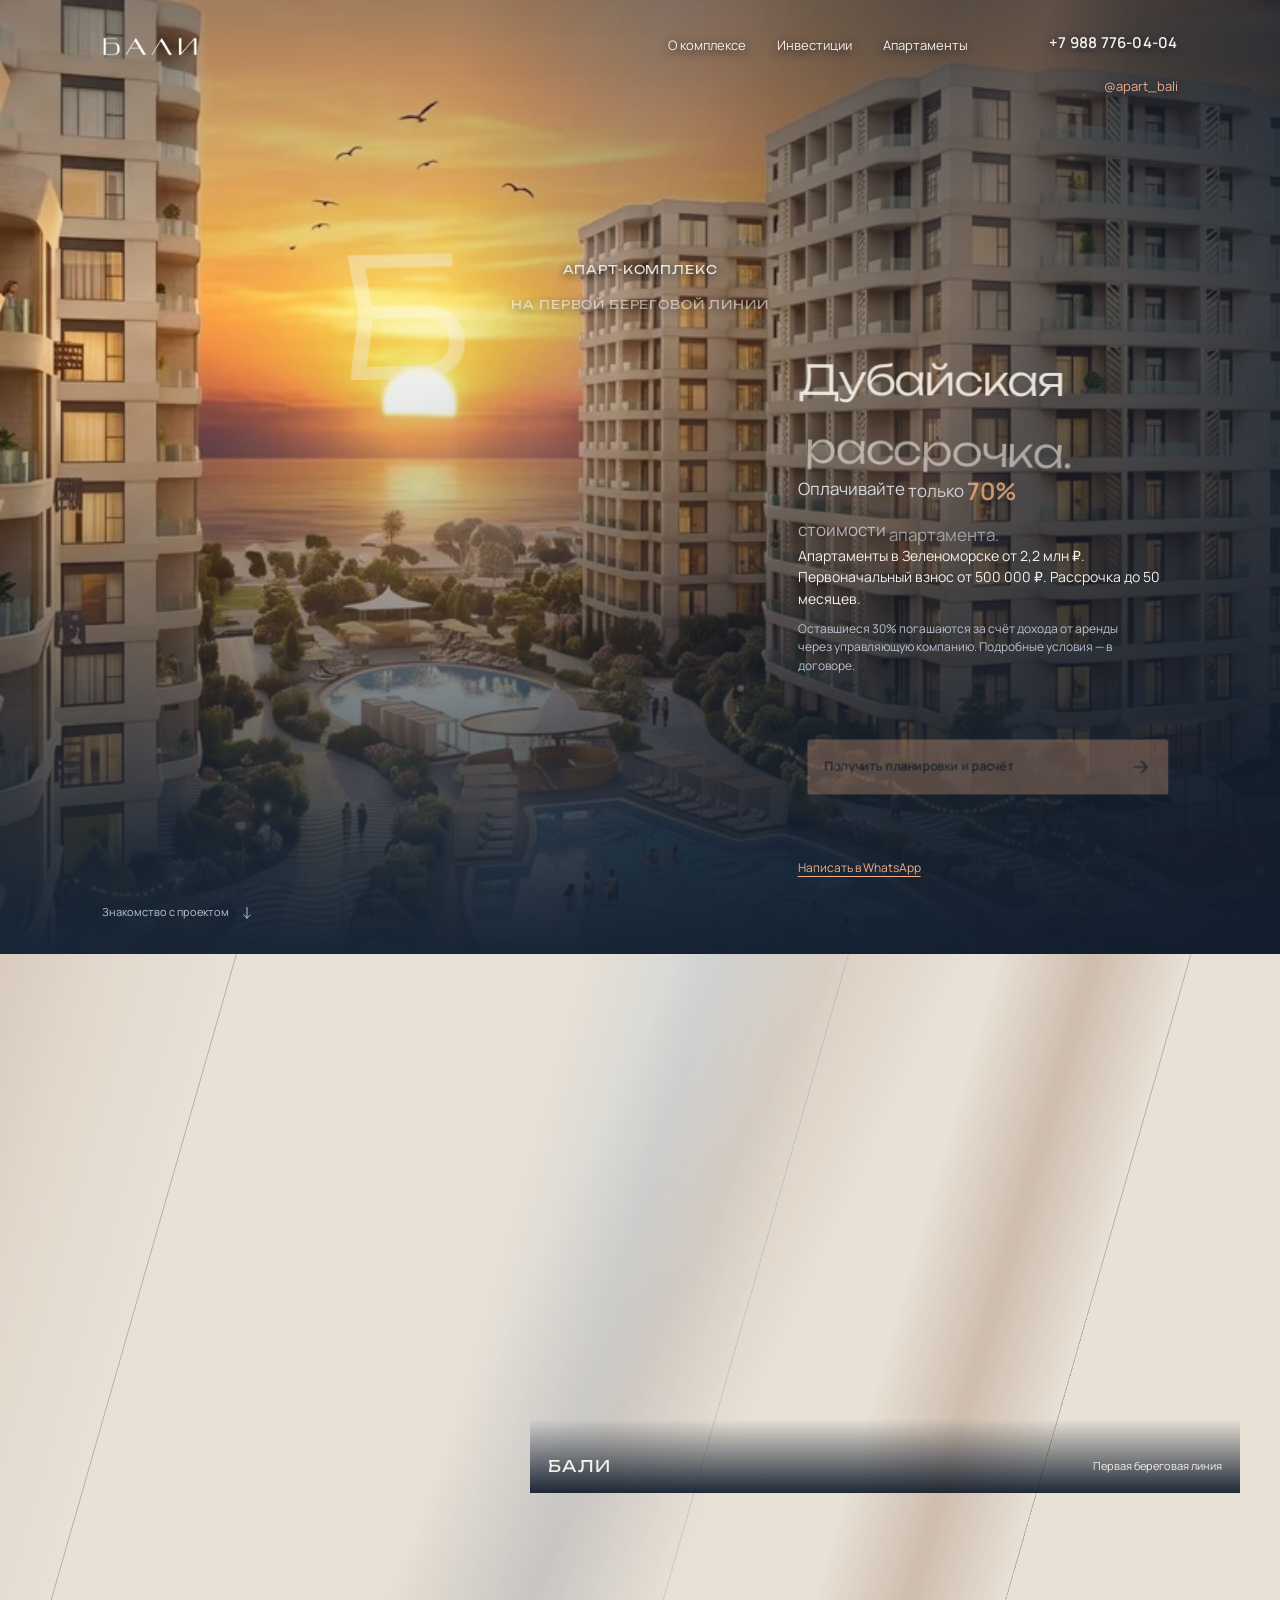
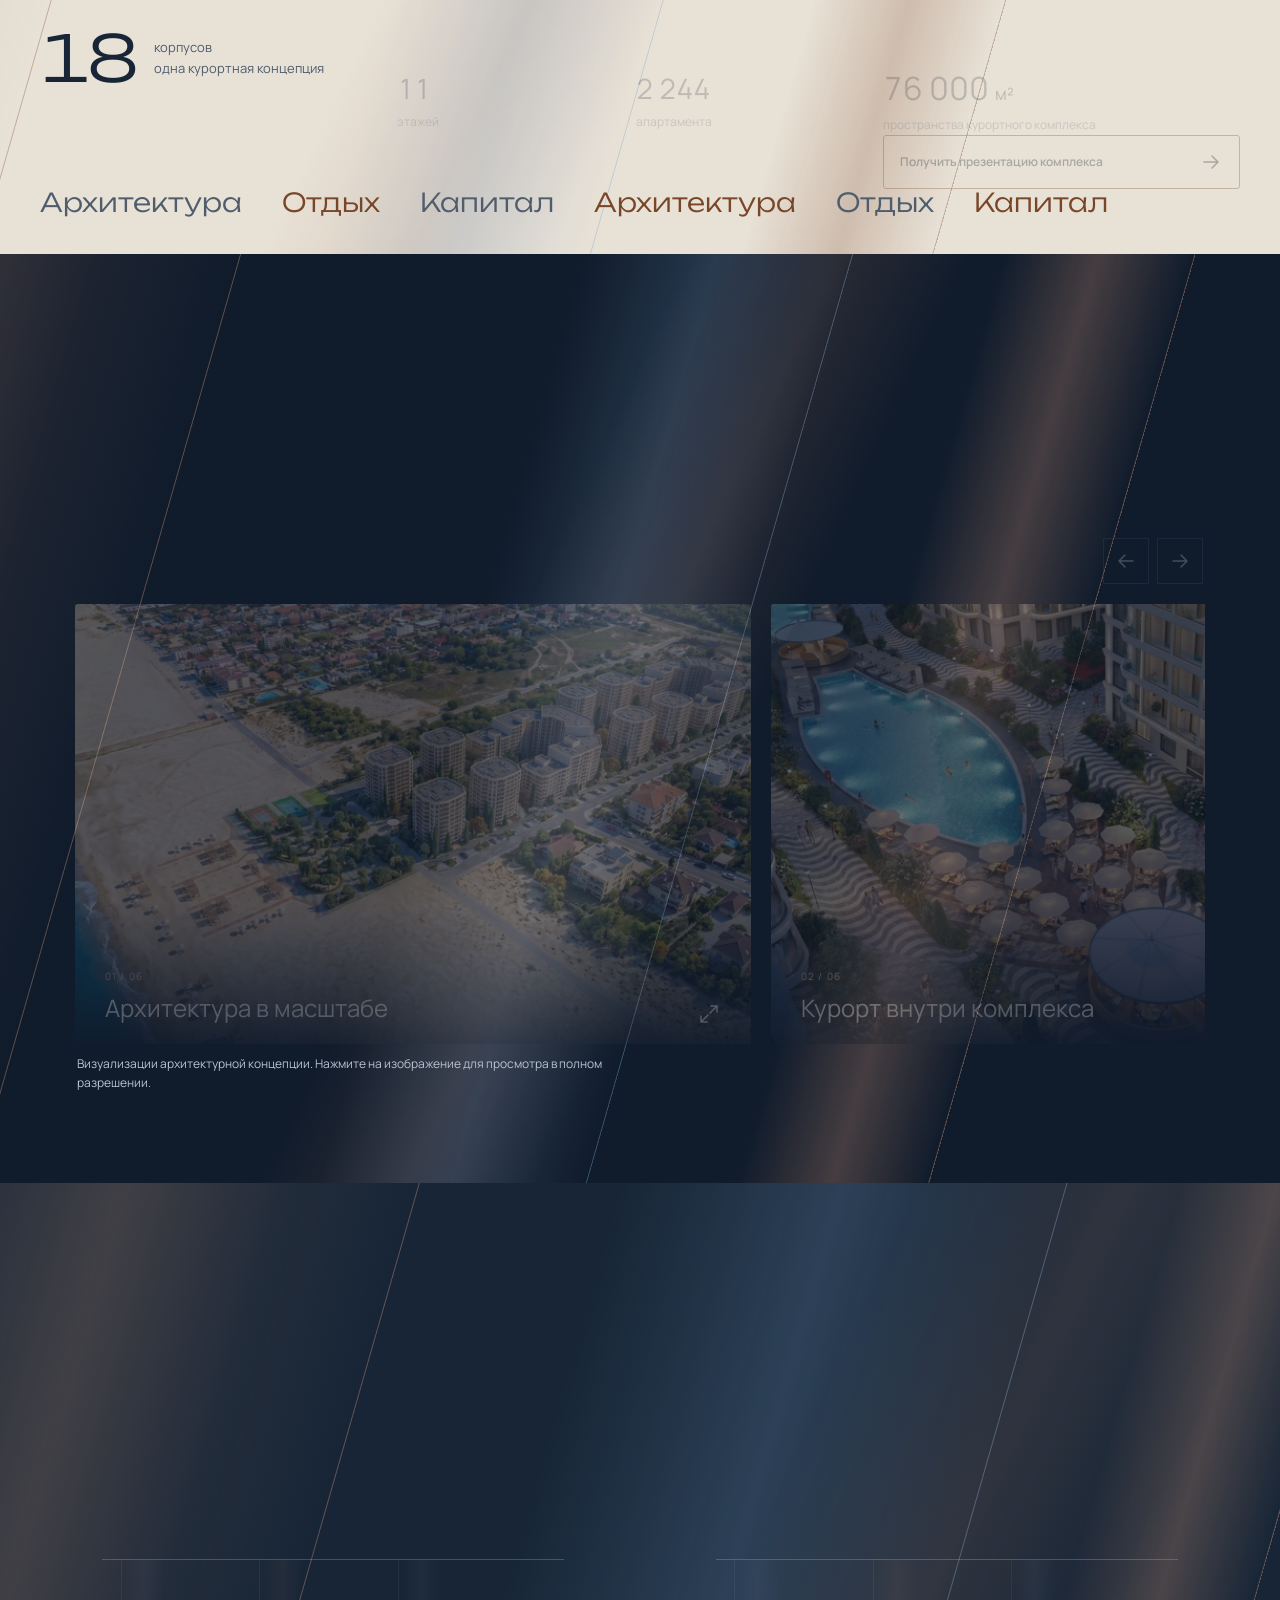
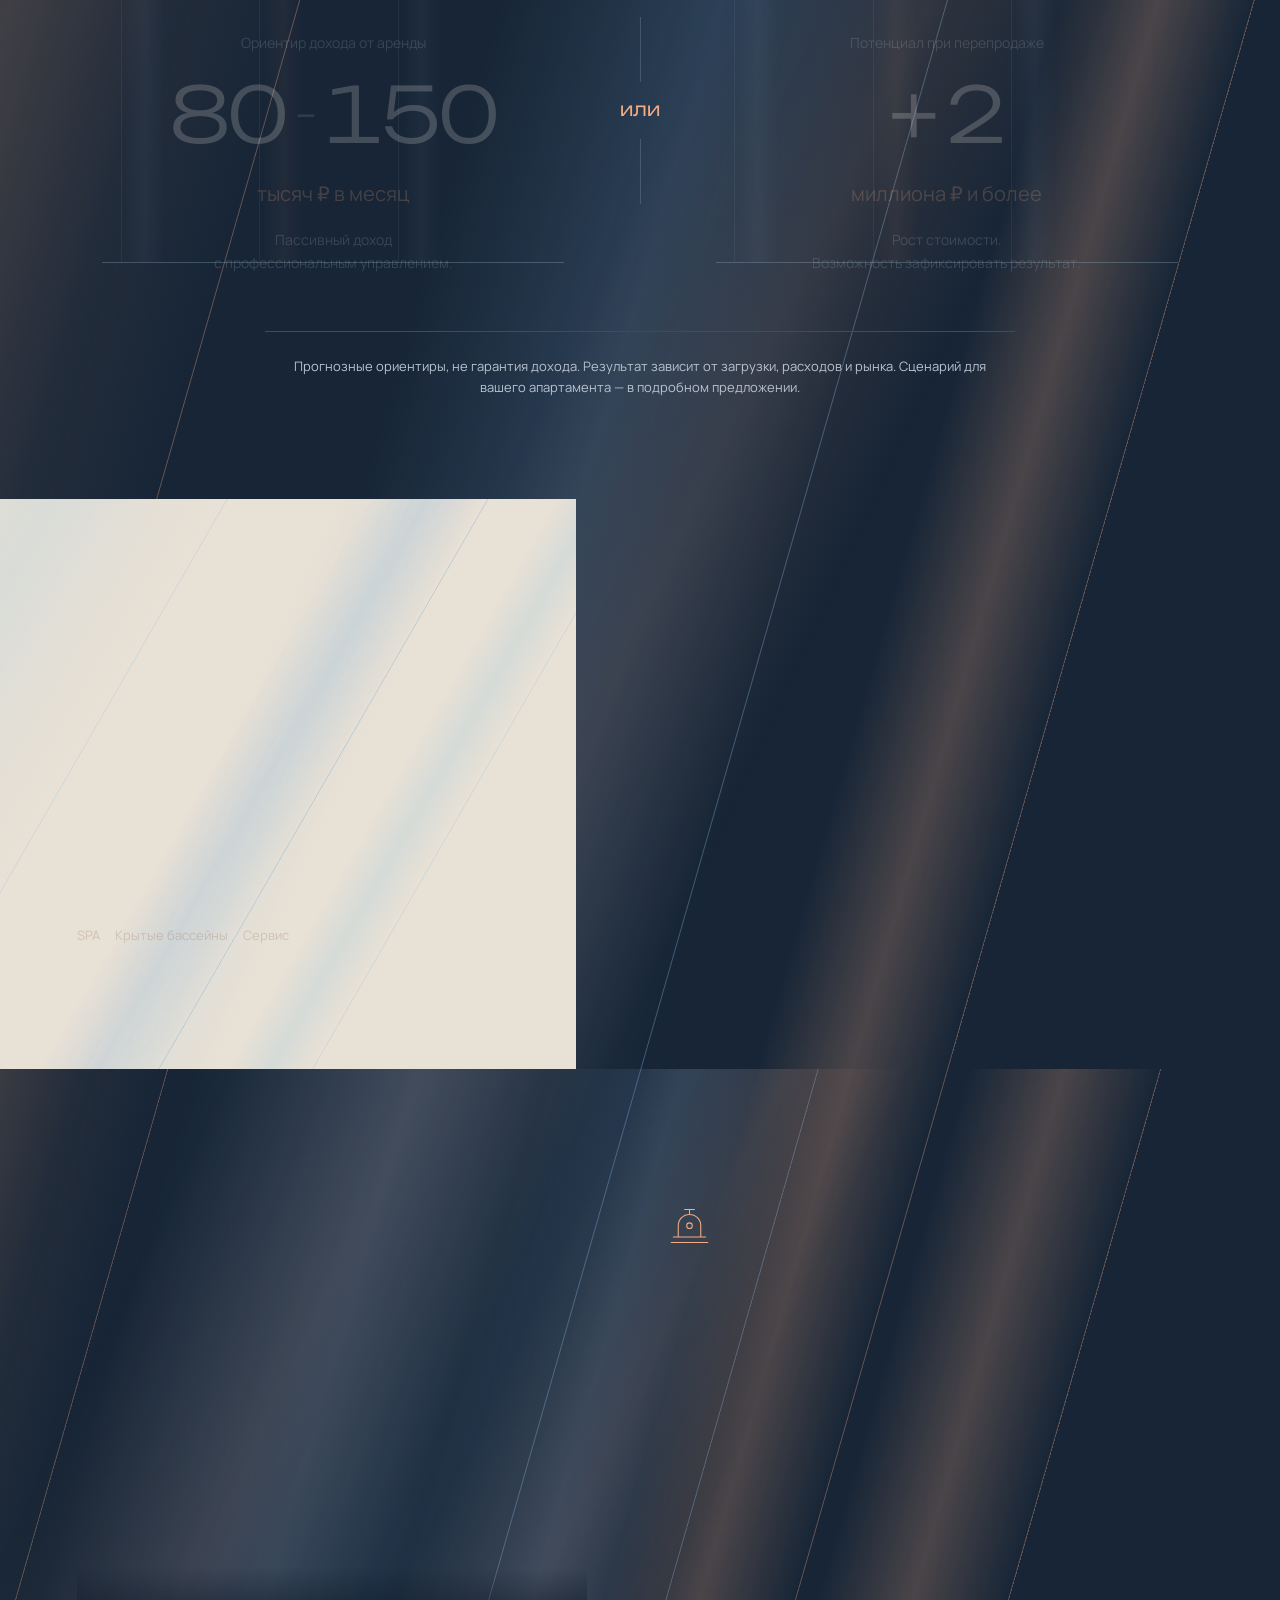
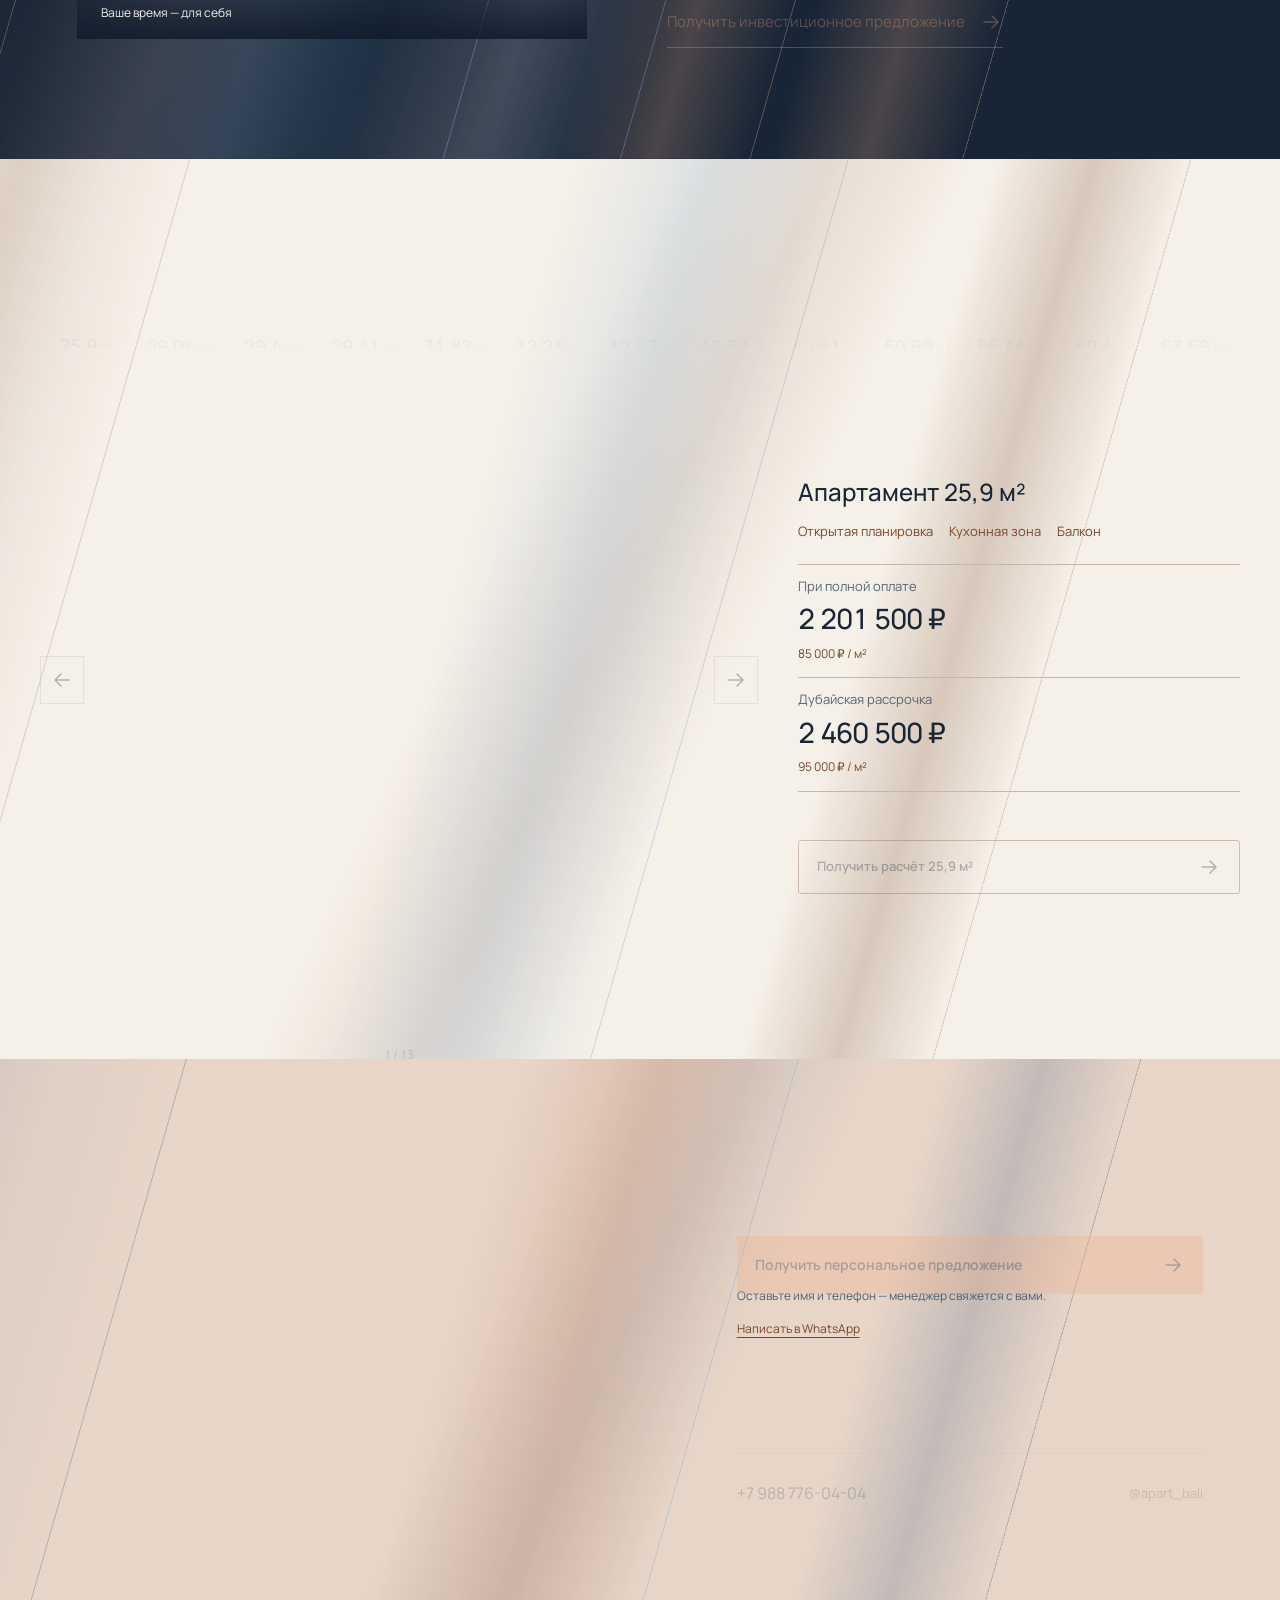
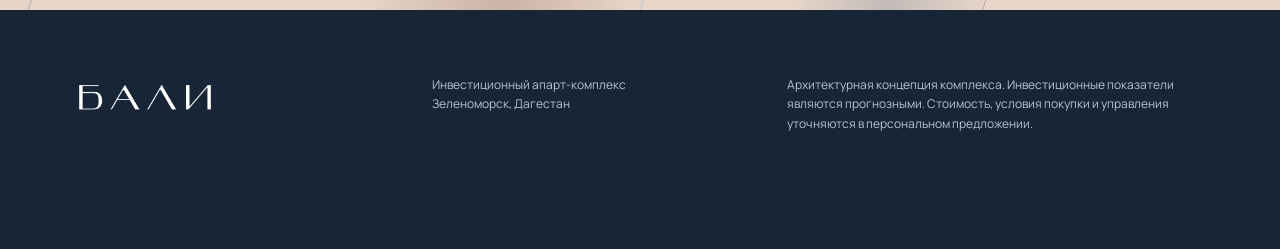
==== commit 0c7fe665: "Keep secondary contact link within existing layout" ====
--- a/index.html
+++ b/index.html
@@ -116,8 +116,7 @@
         <div class="ambient-field ambient-contact" aria-hidden="true"><span></span><span></span><span></span><i></i></div>
         <div class="contact-heading"><h2 class="split-heading" id="contact-title">Узнайте потенциал<br>вашей инвестиции.</h2><p>Подробные условия дубайской рассрочки, стоимость апартамента и инвестиционный сценарий — в персональном предложении.</p></div>
         <button class="button button-sand whatsapp-button" type="button" data-lead-form="general" aria-haspopup="dialog" aria-controls="lead-dialog"><span>Получить персональное предложение</span><svg viewBox="0 0 24 24" aria-hidden="true"><path d="M5 12h14m-6-6 6 6-6 6"/></svg></button>
-        <p class="contact-hint"><span class="desktop-copy">Оставьте имя и телефон — менеджер свяжется с вами.</span></p>
-        <a class="secondary-whatsapp" href="https://wa.me/79887760404?text=%D0%97%D0%B4%D1%80%D0%B0%D0%B2%D1%81%D1%82%D0%B2%D1%83%D0%B9%D1%82%D0%B5!%20%D0%98%D0%BD%D1%82%D0%B5%D1%80%D0%B5%D1%81%D1%83%D0%B5%D1%82%20%D0%B0%D0%BF%D0%B0%D1%80%D1%82-%D0%BA%D0%BE%D0%BC%D0%BF%D0%BB%D0%B5%D0%BA%D1%81%20%D0%91%D0%90%D0%9B%D0%98.%20%D0%9F%D1%80%D0%B8%D1%88%D0%BB%D0%B8%D1%82%D0%B5%2C%20%D0%BF%D0%BE%D0%B6%D0%B0%D0%BB%D1%83%D0%B9%D1%81%D1%82%D0%B0%2C%20%D0%BF%D0%BE%D0%B4%D1%80%D0%BE%D0%B1%D0%BD%D0%BE%D0%B5%20%D0%BF%D1%80%D0%B5%D0%B4%D0%BB%D0%BE%D0%B6%D0%B5%D0%BD%D0%B8%D0%B5%3A%20%D0%B2%D0%B0%D1%80%D0%B8%D0%B0%D0%BD%D1%82%D1%8B%20%D0%B0%D0%BF%D0%B0%D1%80%D1%82%D0%B0%D0%BC%D0%B5%D0%BD%D1%82%D0%BE%D0%B2%2C%20%D1%81%D1%82%D0%BE%D0%B8%D0%BC%D0%BE%D1%81%D1%82%D1%8C%20%D0%B8%20%D1%83%D1%81%D0%BB%D0%BE%D0%B2%D0%B8%D1%8F%20%D0%BF%D0%BE%D0%BA%D1%83%D0%BF%D0%BA%D0%B8." target="_blank" rel="noopener noreferrer">Написать в WhatsApp</a>
+        <p class="contact-hint"><span class="desktop-copy">Оставьте имя и телефон — менеджер свяжется с вами.</span><br><a class="secondary-whatsapp" href="https://wa.me/79887760404?text=%D0%97%D0%B4%D1%80%D0%B0%D0%B2%D1%81%D1%82%D0%B2%D1%83%D0%B9%D1%82%D0%B5!%20%D0%98%D0%BD%D1%82%D0%B5%D1%80%D0%B5%D1%81%D1%83%D0%B5%D1%82%20%D0%B0%D0%BF%D0%B0%D1%80%D1%82-%D0%BA%D0%BE%D0%BC%D0%BF%D0%BB%D0%B5%D0%BA%D1%81%20%D0%91%D0%90%D0%9B%D0%98.%20%D0%9F%D1%80%D0%B8%D1%88%D0%BB%D0%B8%D1%82%D0%B5%2C%20%D0%BF%D0%BE%D0%B6%D0%B0%D0%BB%D1%83%D0%B9%D1%81%D1%82%D0%B0%2C%20%D0%BF%D0%BE%D0%B4%D1%80%D0%BE%D0%B1%D0%BD%D0%BE%D0%B5%20%D0%BF%D1%80%D0%B5%D0%B4%D0%BB%D0%BE%D0%B6%D0%B5%D0%BD%D0%B8%D0%B5%3A%20%D0%B2%D0%B0%D1%80%D0%B8%D0%B0%D0%BD%D1%82%D1%8B%20%D0%B0%D0%BF%D0%B0%D1%80%D1%82%D0%B0%D0%BC%D0%B5%D0%BD%D1%82%D0%BE%D0%B2%2C%20%D1%81%D1%82%D0%BE%D0%B8%D0%BC%D0%BE%D1%81%D1%82%D1%8C%20%D0%B8%20%D1%83%D1%81%D0%BB%D0%BE%D0%B2%D0%B8%D1%8F%20%D0%BF%D0%BE%D0%BA%D1%83%D0%BF%D0%BA%D0%B8." target="_blank" rel="noopener noreferrer">Написать в WhatsApp</a></p>
         <div class="contact-direct"><a href="tel:+79887760404">+7 988 776-04-04</a><a href="https://www.instagram.com/apart_bali/" target="_blank" rel="noopener noreferrer">@apart_bali</a></div>
       </section>
     </main>
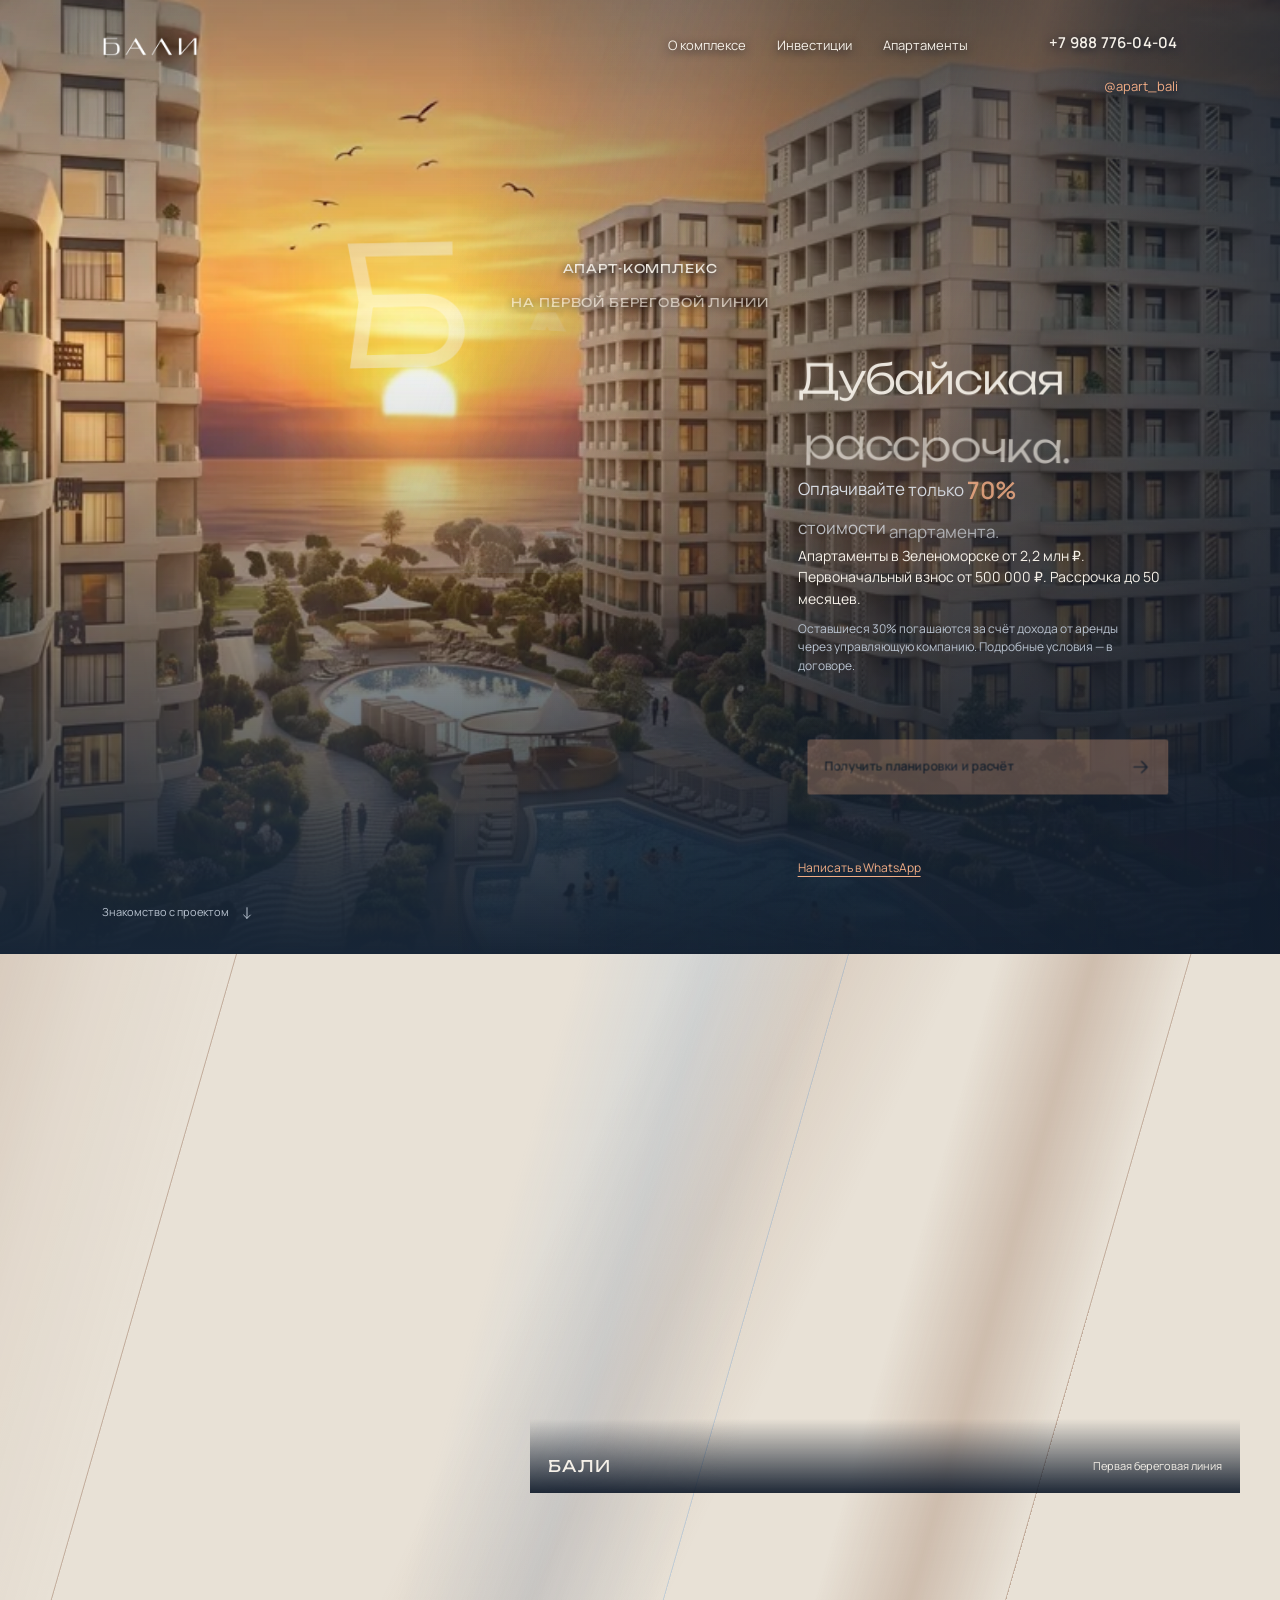
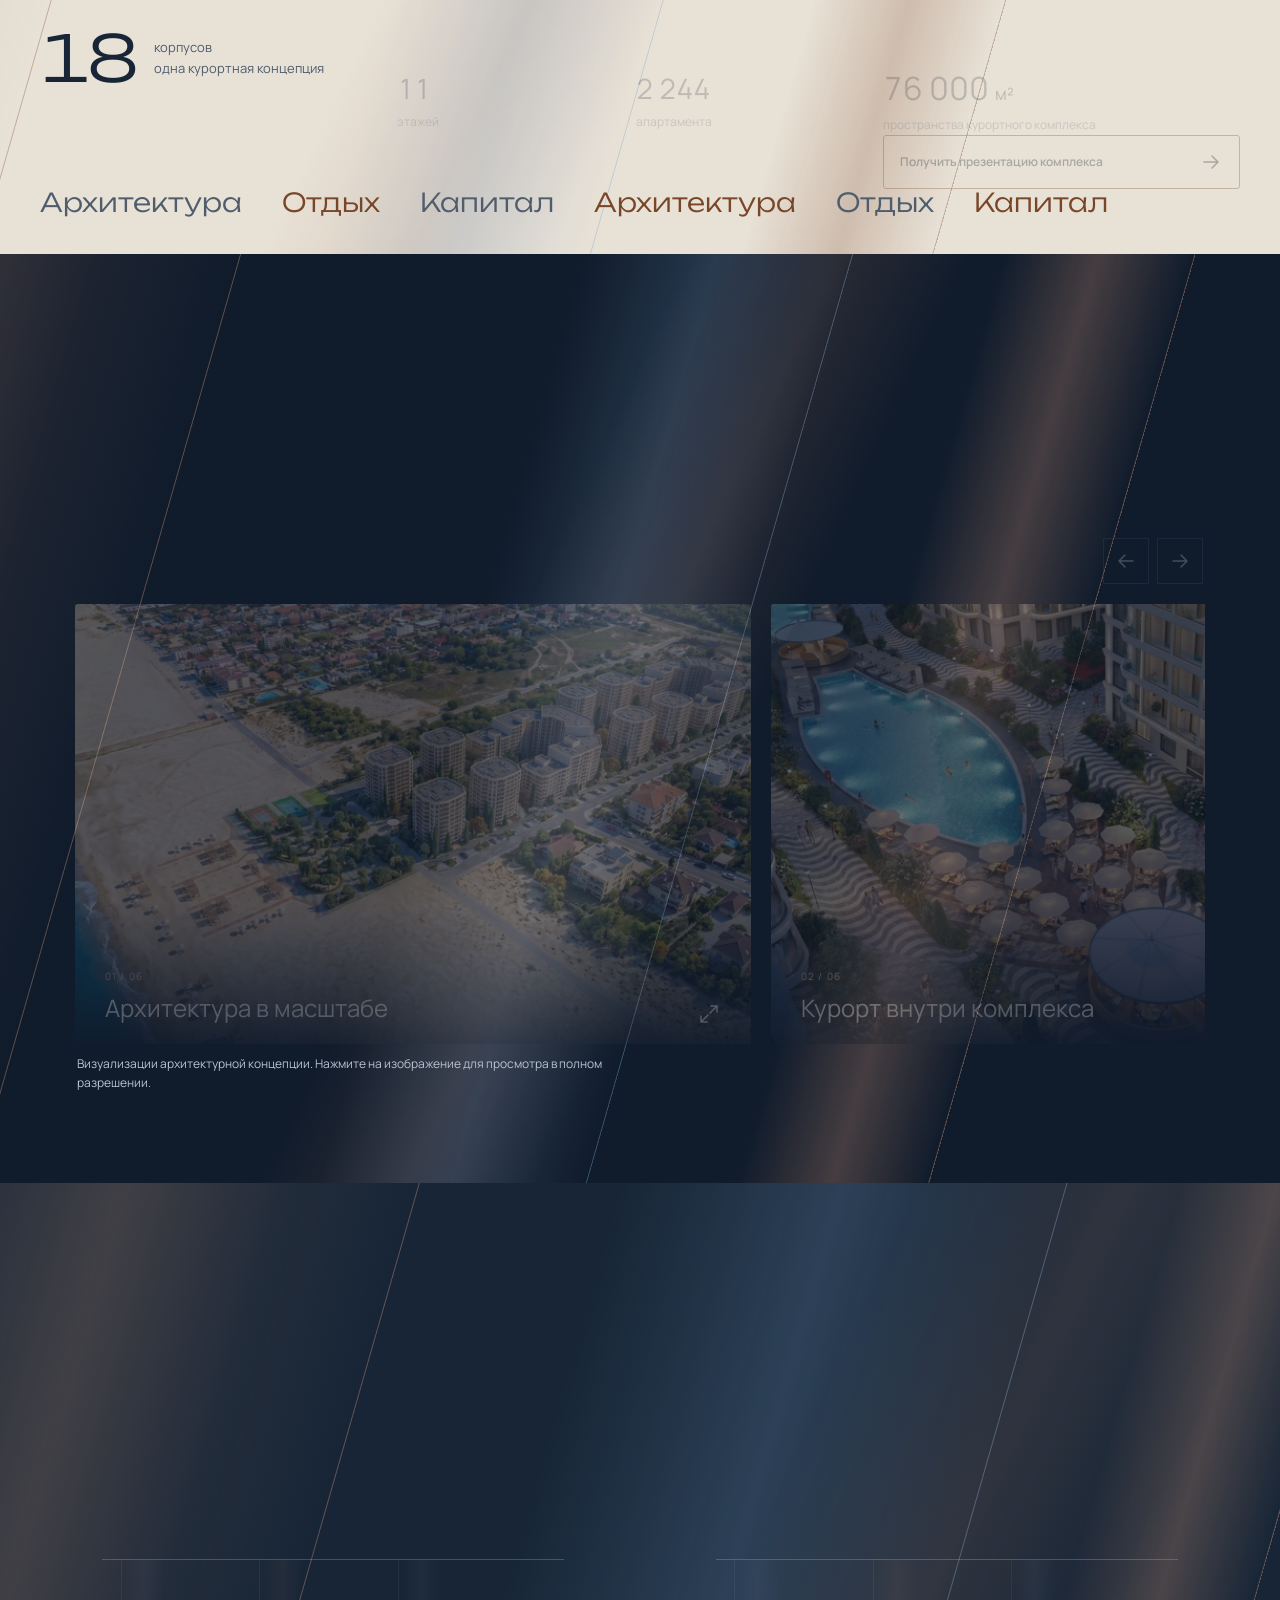
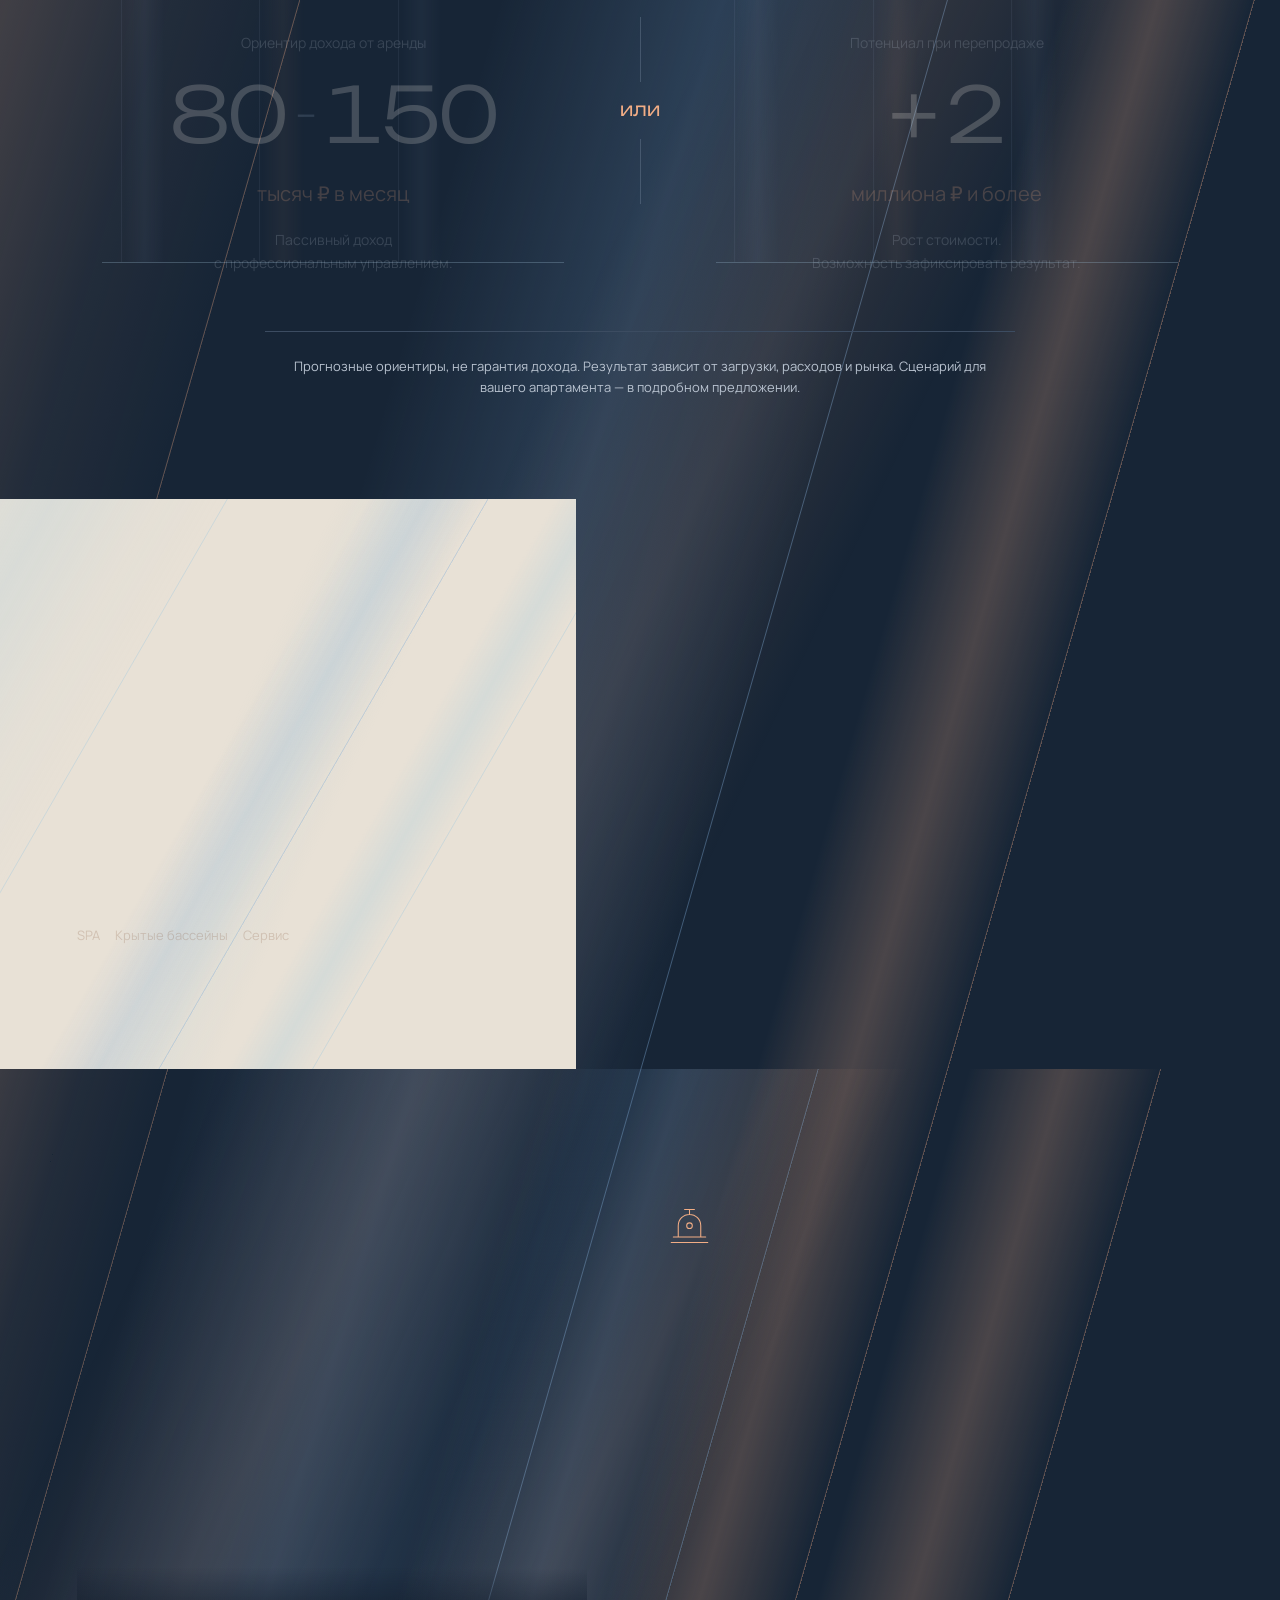
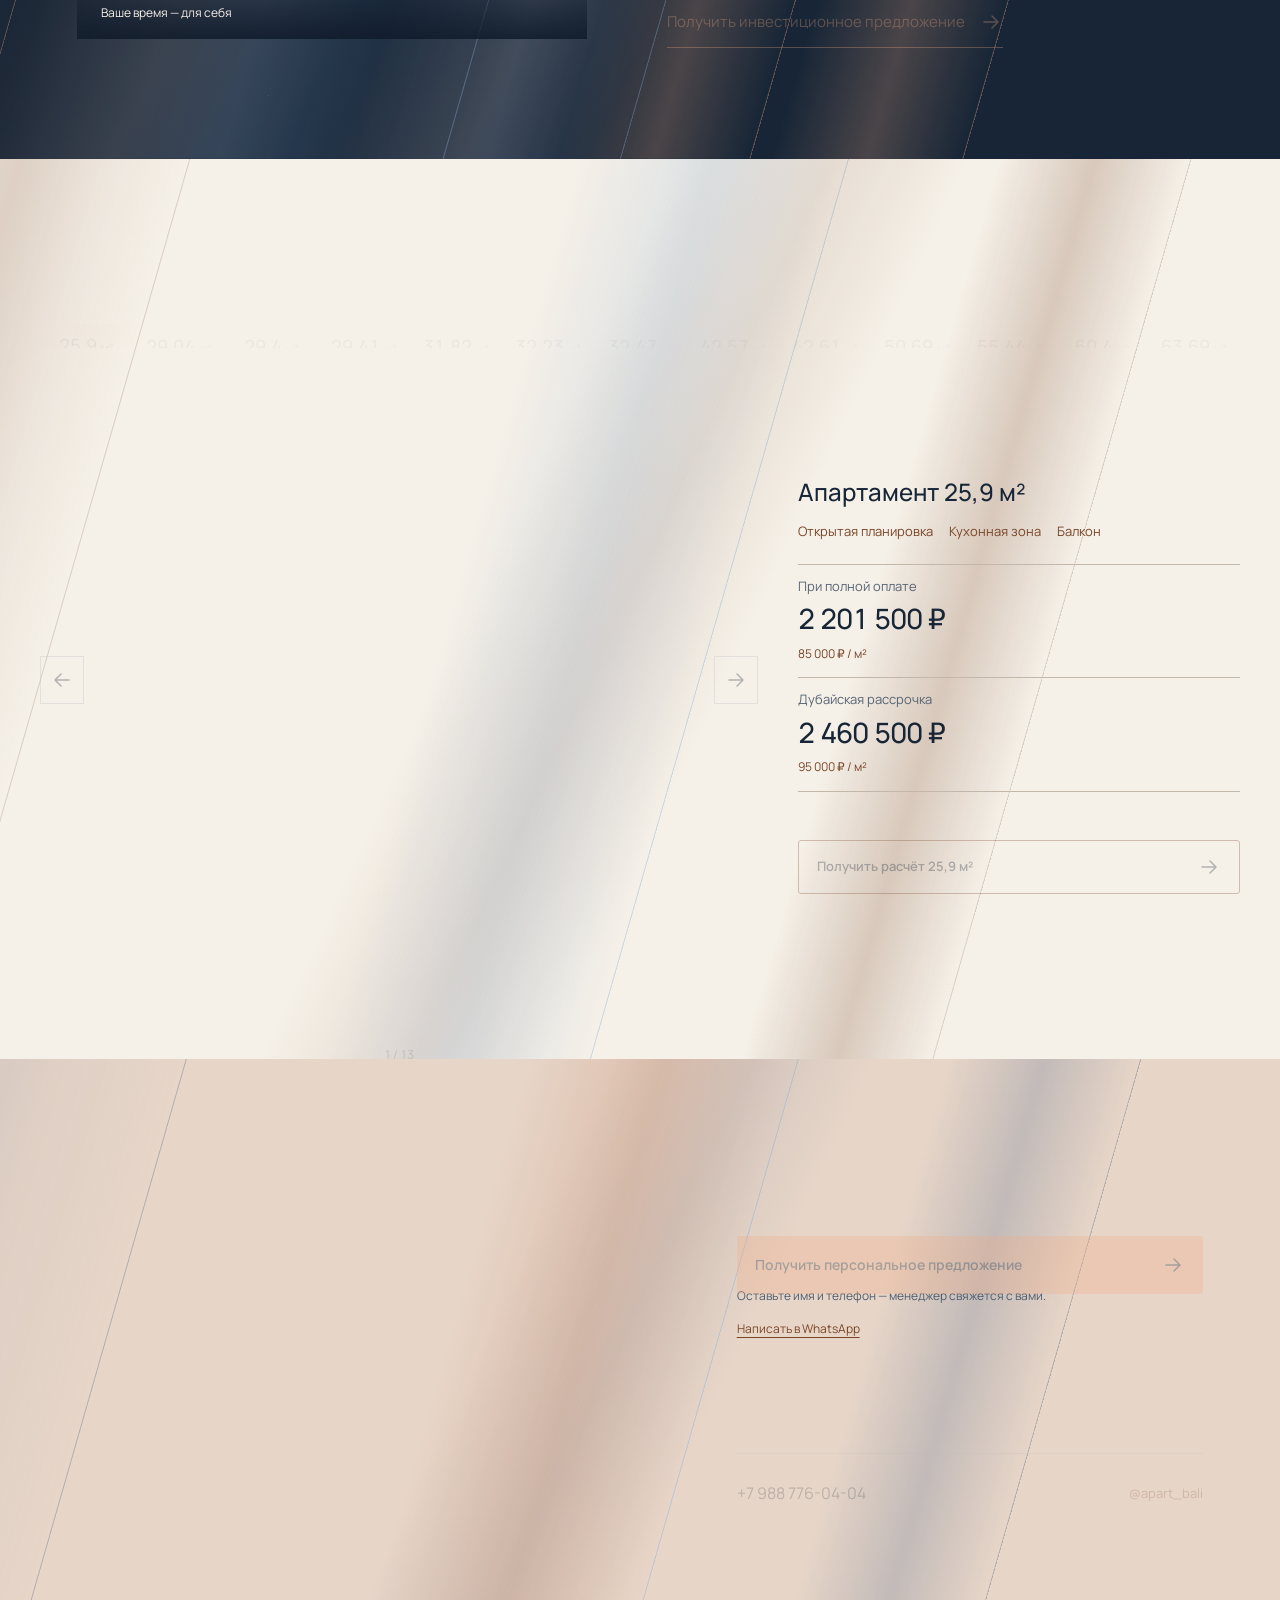
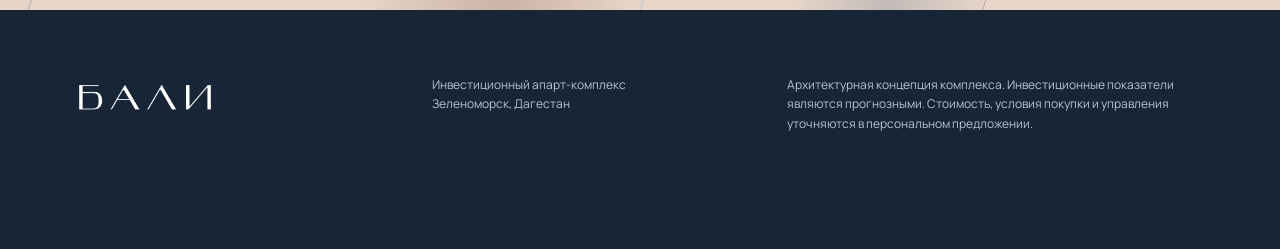
==== commit 37db3b60: "Route lead forms and admin entry to Amvera" ====
--- a/index.html
+++ b/index.html
@@ -10,18 +10,18 @@
   <meta property="og:description" content="18 корпусов. Первая береговая линия. Дубайская рассрочка.">
   <meta property="og:image" content="https://apartcomplexbali.ru/assets/hero-wide.webp">
   <title>БАЛИ — инвестиционный апарт-комплекс</title>
-  <script src="motion-boot.js?v=20261111-review1"></script>
-  <link rel="icon" href="favicon.svg?v=20261111-review1" type="image/svg+xml">
+  <script src="motion-boot.js?v=20261116-amvera1"></script>
+  <link rel="icon" href="favicon.svg?v=20261116-amvera1" type="image/svg+xml">
   <link rel="preload" href="assets/hero.webp" as="image" fetchpriority="high">
   <link rel="stylesheet" href="fonts/fonts.css">
-  <link rel="stylesheet" href="styles.css?v=20261111-review1">
-  <link rel="stylesheet" href="desktop.css?v=20261111-review1">
+  <link rel="stylesheet" href="styles.css?v=20261116-amvera1">
+  <link rel="stylesheet" href="desktop.css?v=20261116-amvera1">
   <script defer src="vendor/gsap.min.js"></script>
   <script defer src="vendor/ScrollTrigger.min.js"></script>
   <script defer src="vendor/SplitText.min.js"></script>
   <script defer src="vendor/Flip.min.js"></script>
   <script defer src="vendor/Draggable.min.js"></script>
-  <script type="module" src="app.js?v=20261111-review1"></script>
+  <script type="module" src="app.js?v=20261116-amvera1"></script>
 </head>
 <body>
   <a class="skip-link" href="#project">К информации о проекте</a>
--- a/desktop.css
+++ b/desktop.css
@@ -18,7 +18,7 @@
  .header-actions{display:none}
  .hero{height:clamp(790px,100svh,1000px);min-height:790px;padding:380px var(--gutter) 60px;display:flex;justify-content:flex-end}
  .hero-scene{inset:0;aspect-ratio:auto;height:100%}.hero-backdrop,.hero-foreground{object-fit:cover}
- .hero-foreground{mask-image:url(assets/facade-wide-mask.svg?v=20261111-review1);-webkit-mask-image:url(assets/facade-wide-mask.svg?v=20261111-review1);mask-size:cover;-webkit-mask-size:cover;mask-position:center;-webkit-mask-position:center;pointer-events:none}
+ .hero-foreground{mask-image:url(assets/facade-wide-mask.svg?v=20261116-amvera1);-webkit-mask-image:url(assets/facade-wide-mask.svg?v=20261116-amvera1);mask-size:cover;-webkit-mask-size:cover;mask-position:center;-webkit-mask-position:center;pointer-events:none}
  .hero-brand{top:78px;left:50%;width:70%;margin-left:-35%;text-align:center;pointer-events:auto}
  .hero-brand>img{display:none}.desktop-wordmark{display:flex;justify-content:center;gap:.06em;font:300 clamp(105px,13vw,250px)/1.1 Unbounded,sans-serif;letter-spacing:-.025em;color:#fff9ec;white-space:nowrap}
  .desktop-wordmark>span{display:inline-block;will-change:transform}
